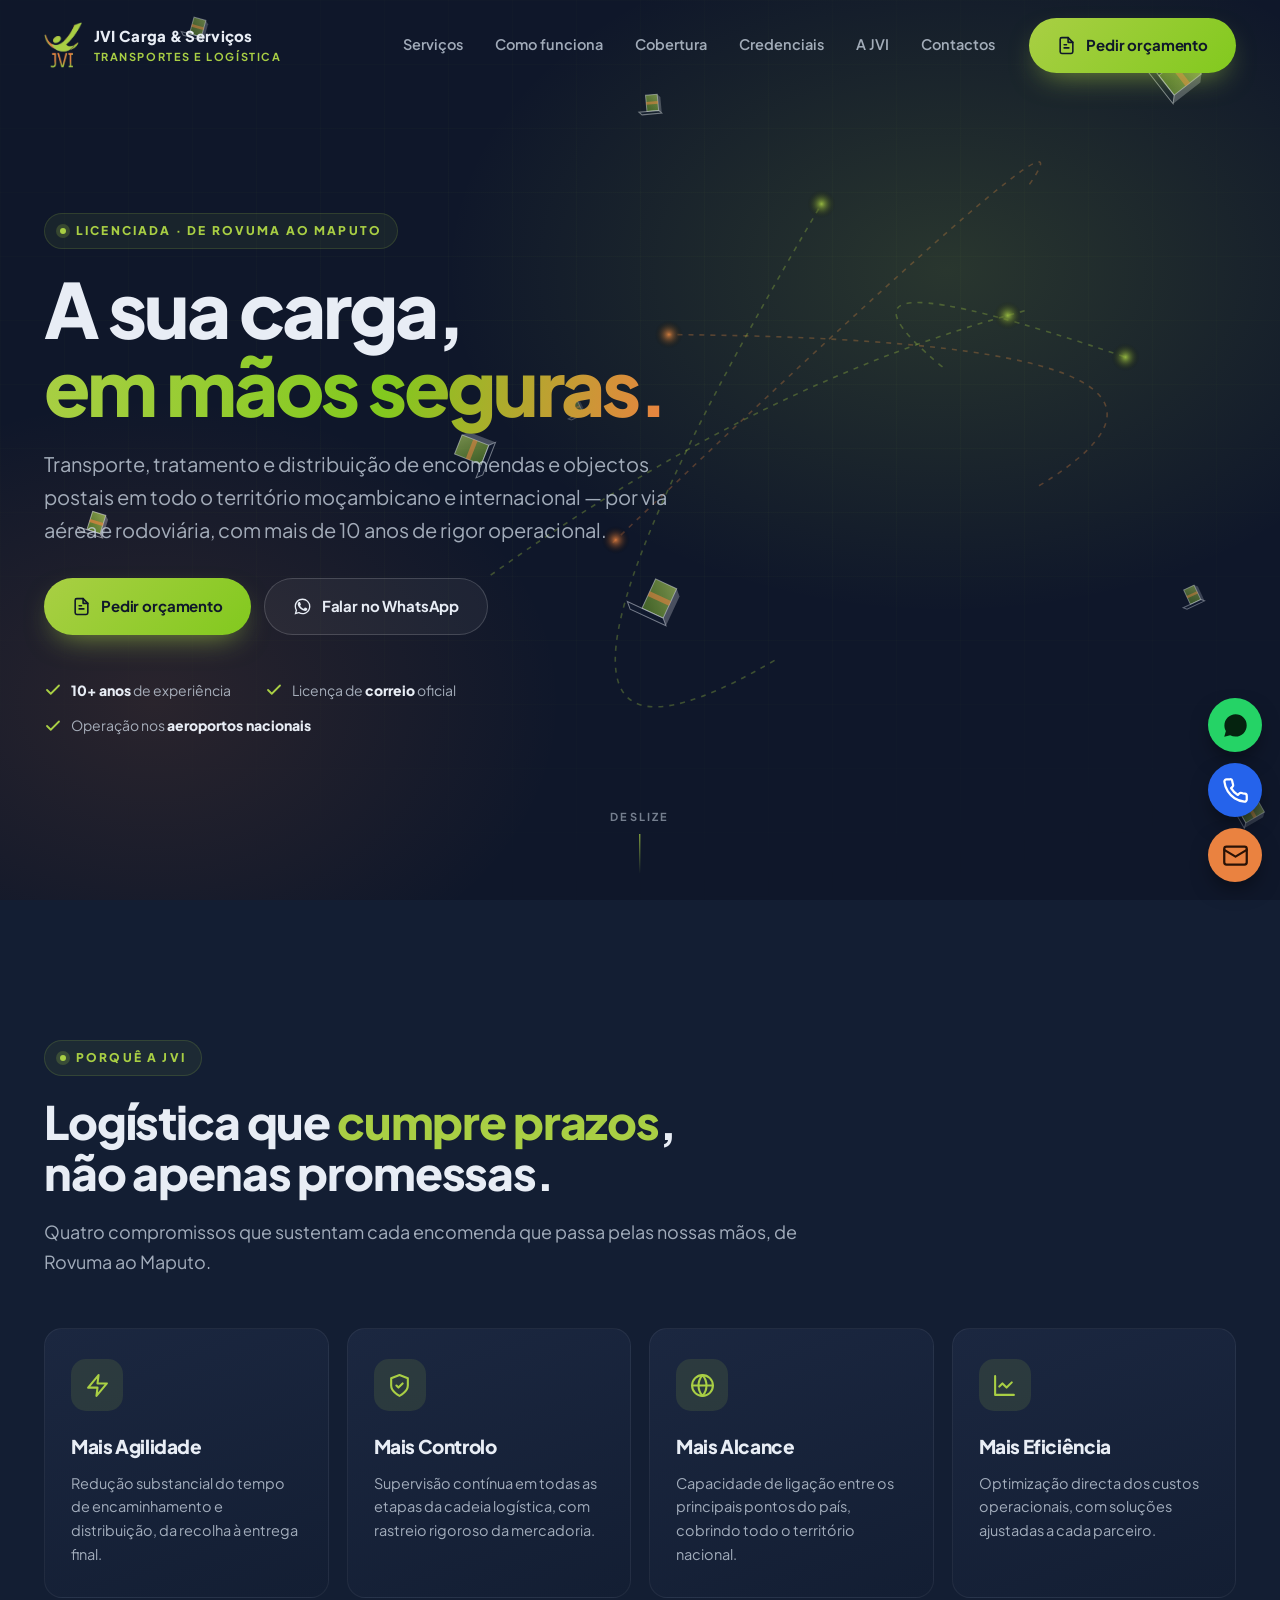
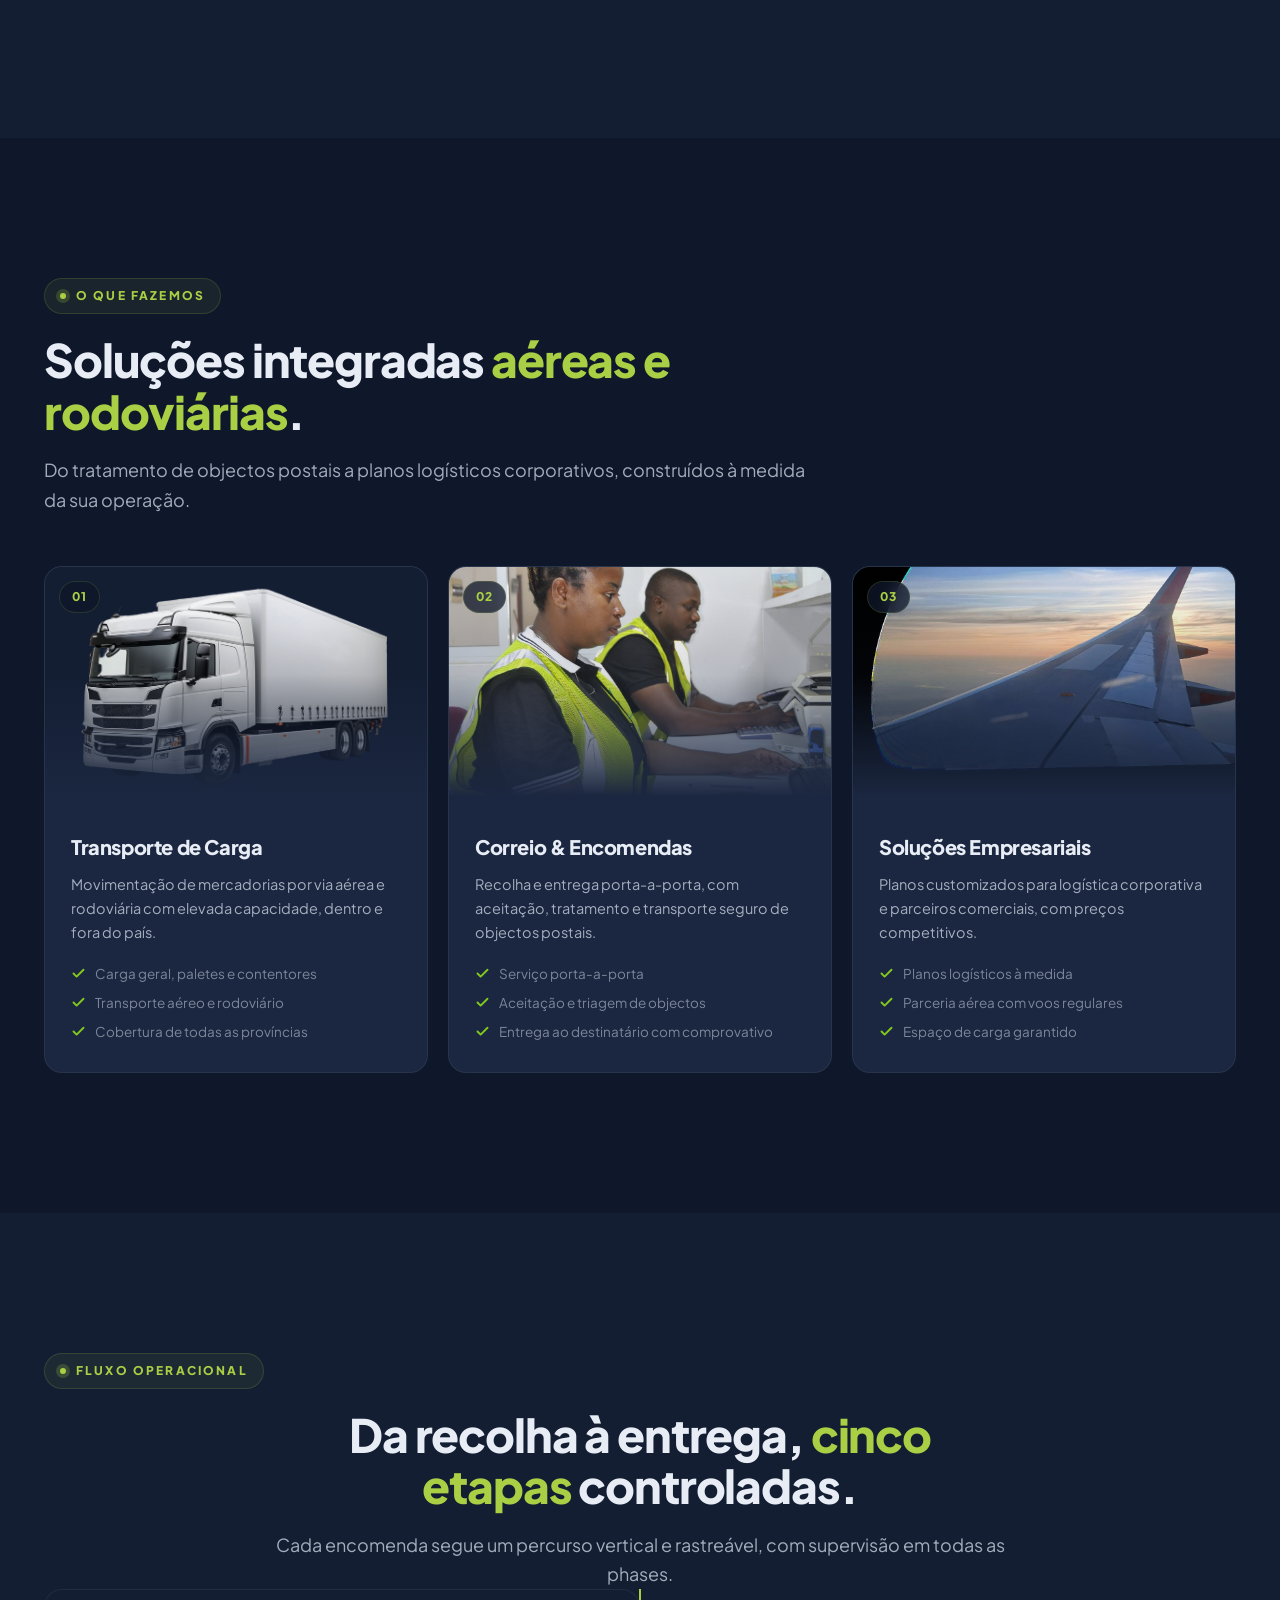
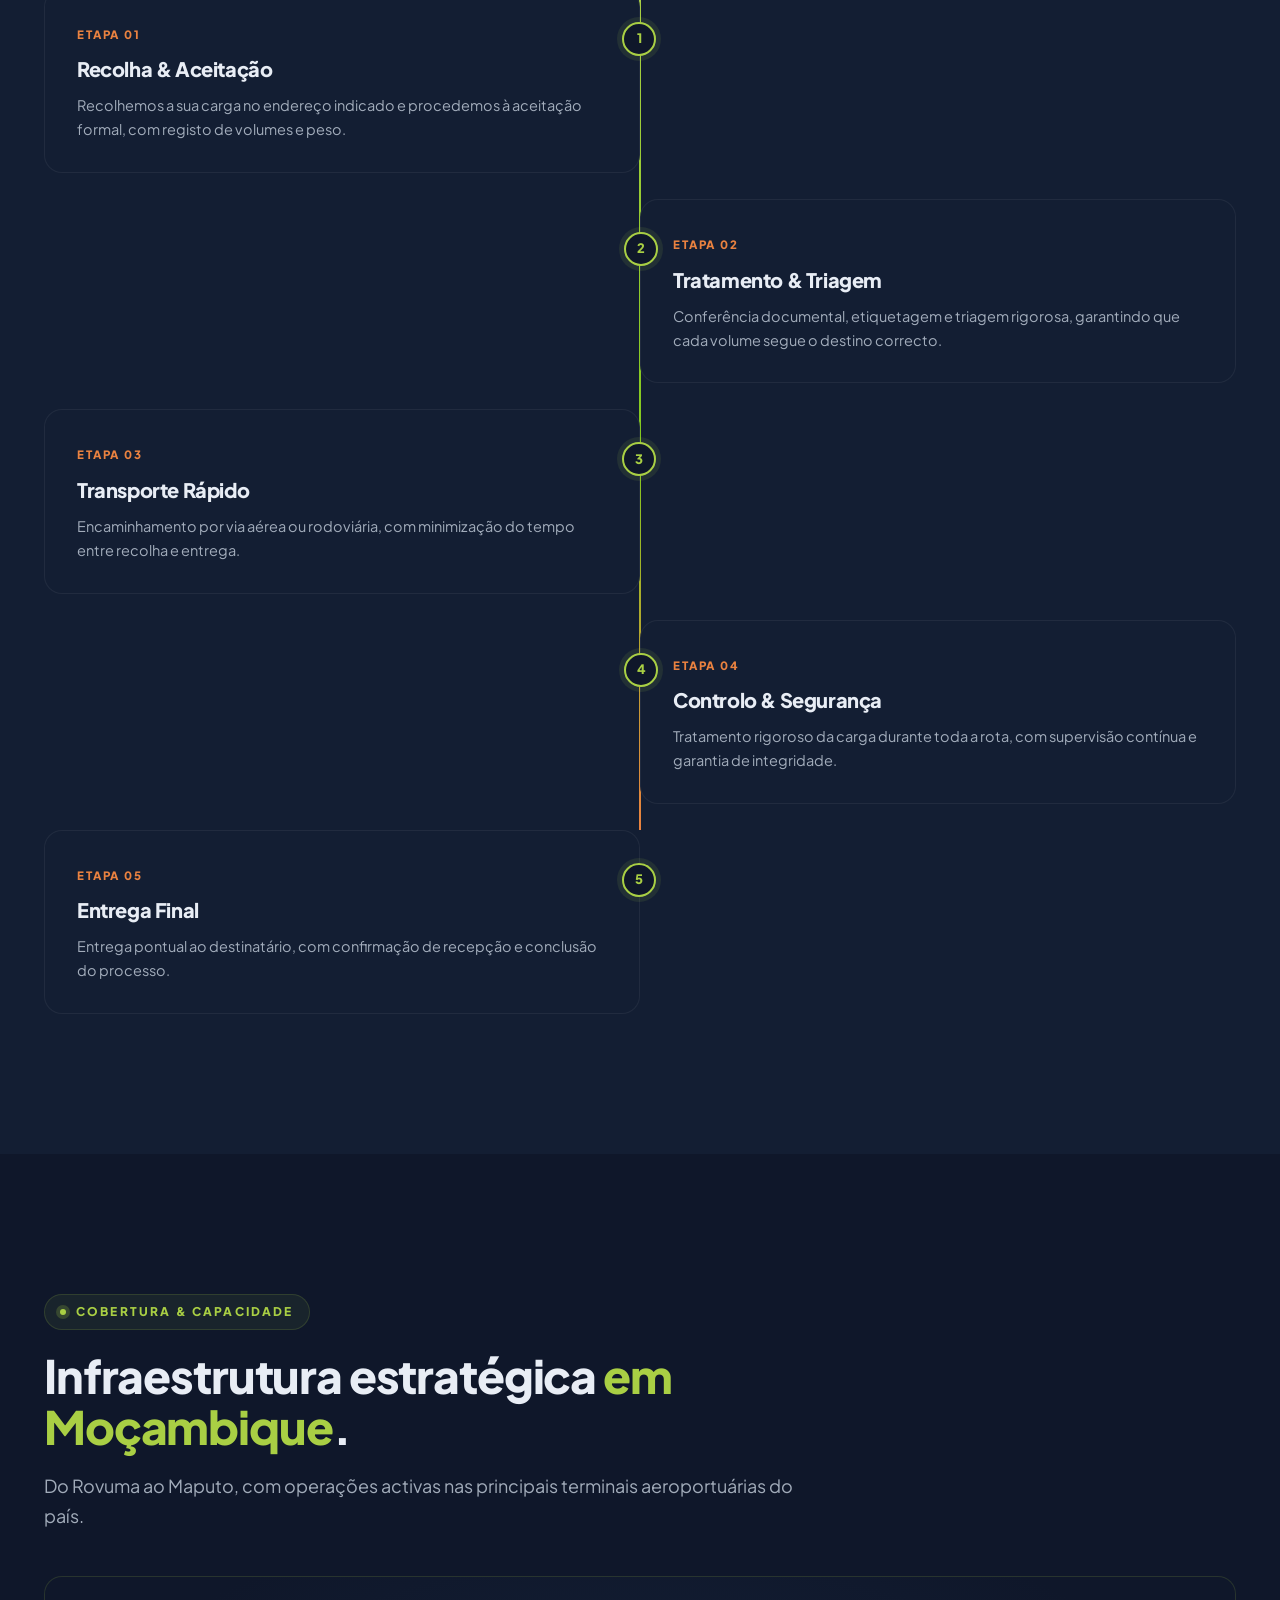
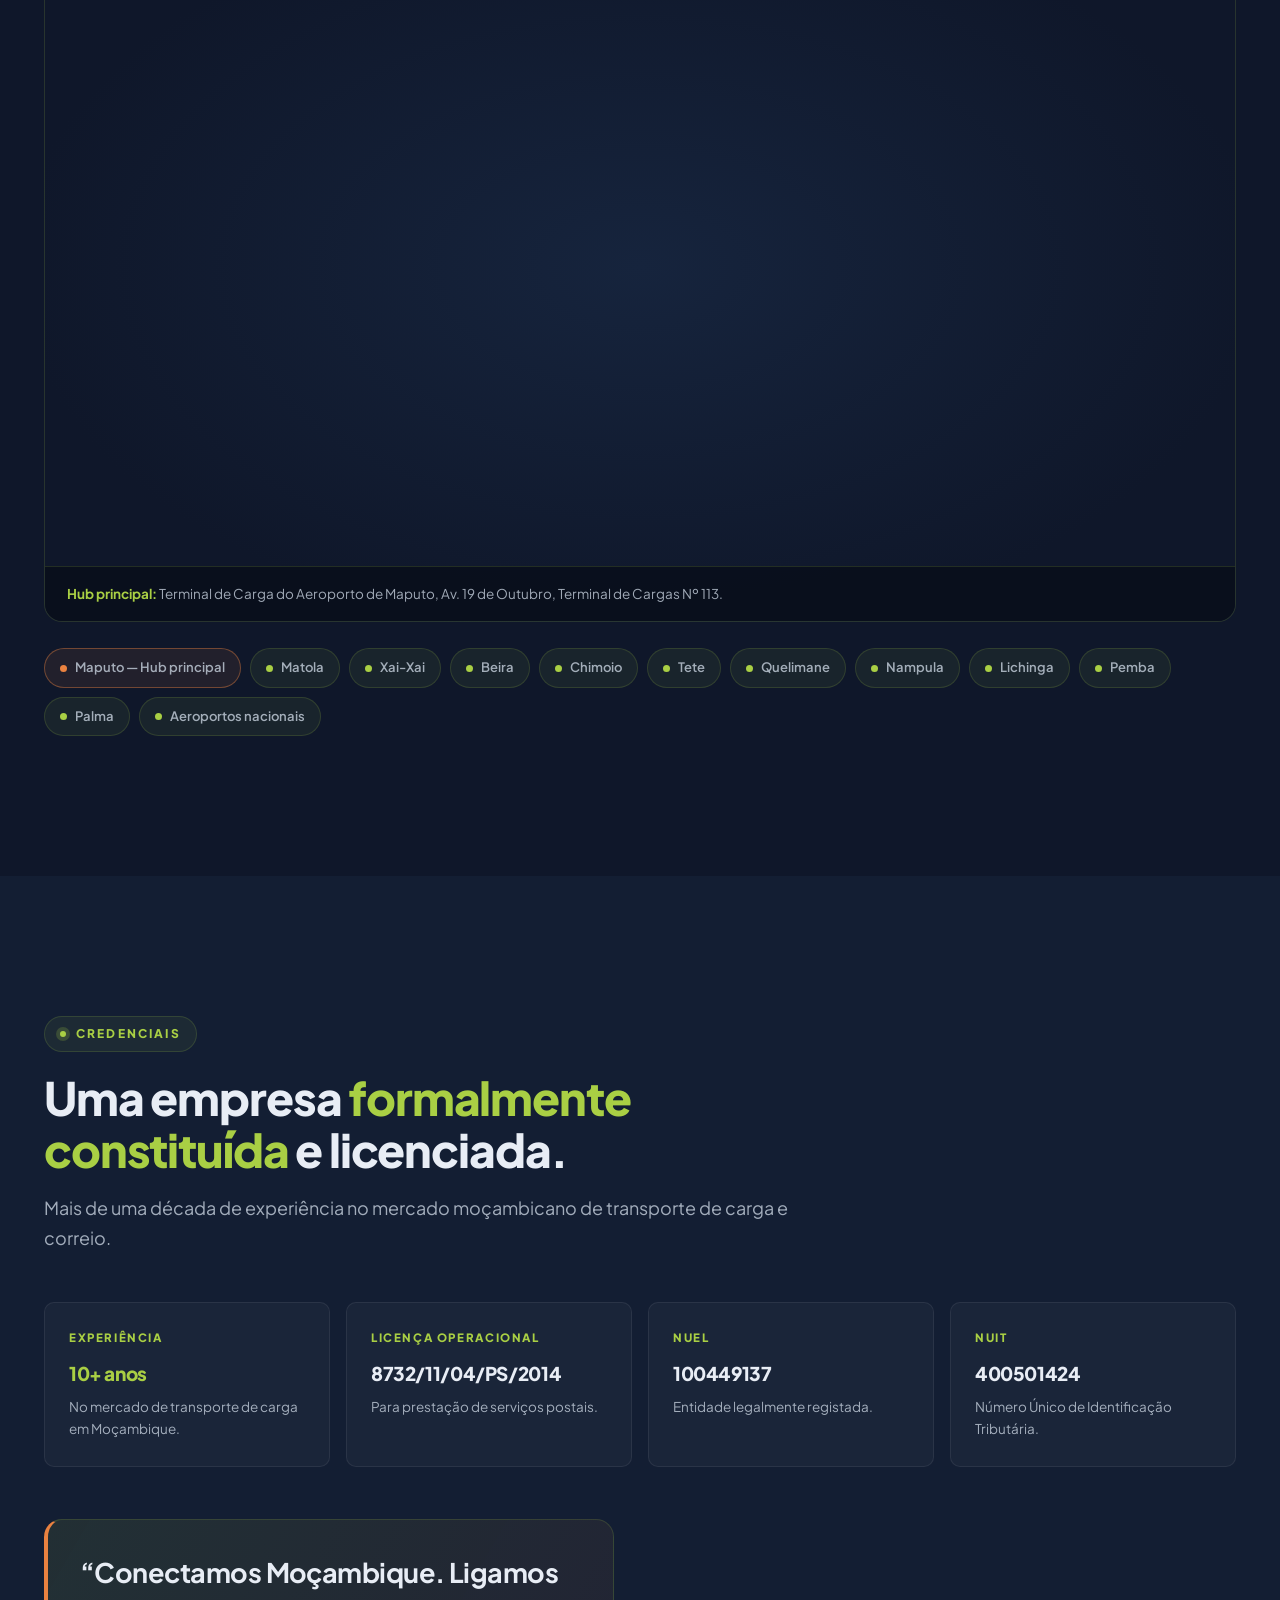
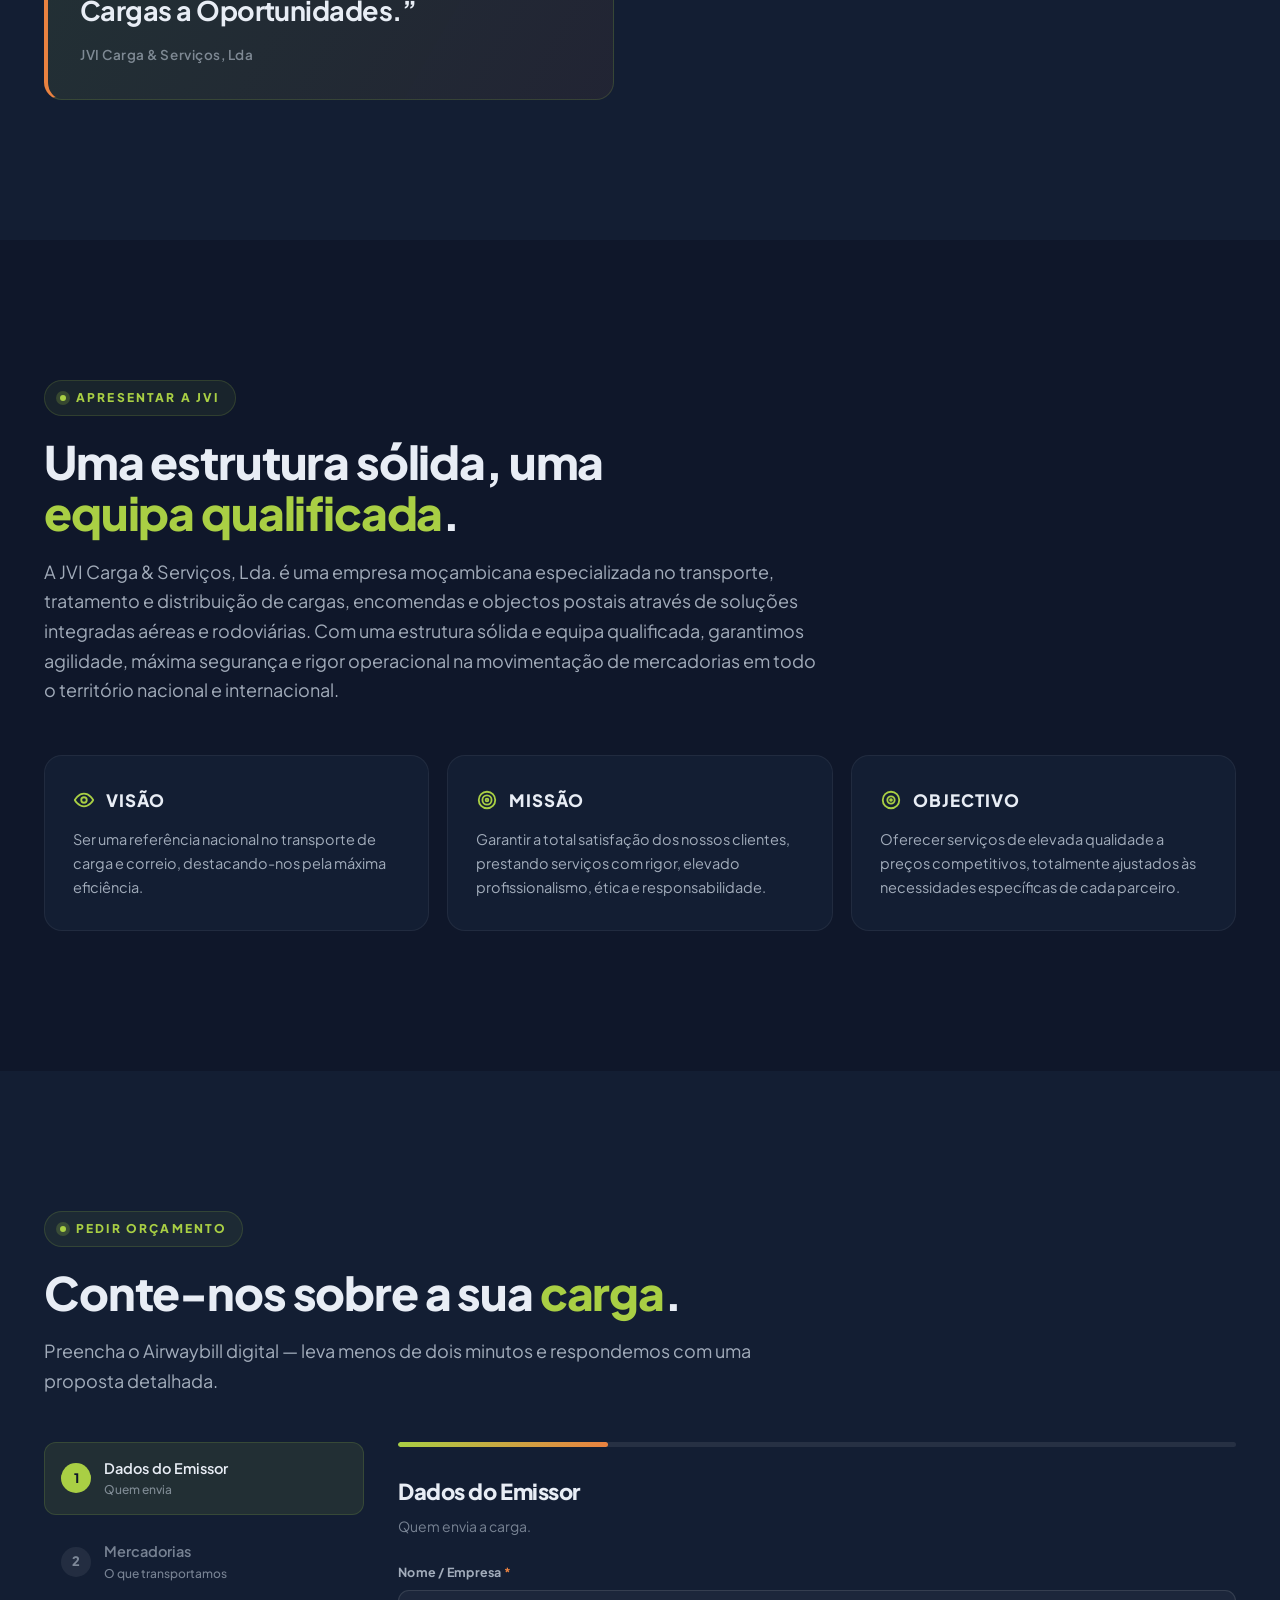
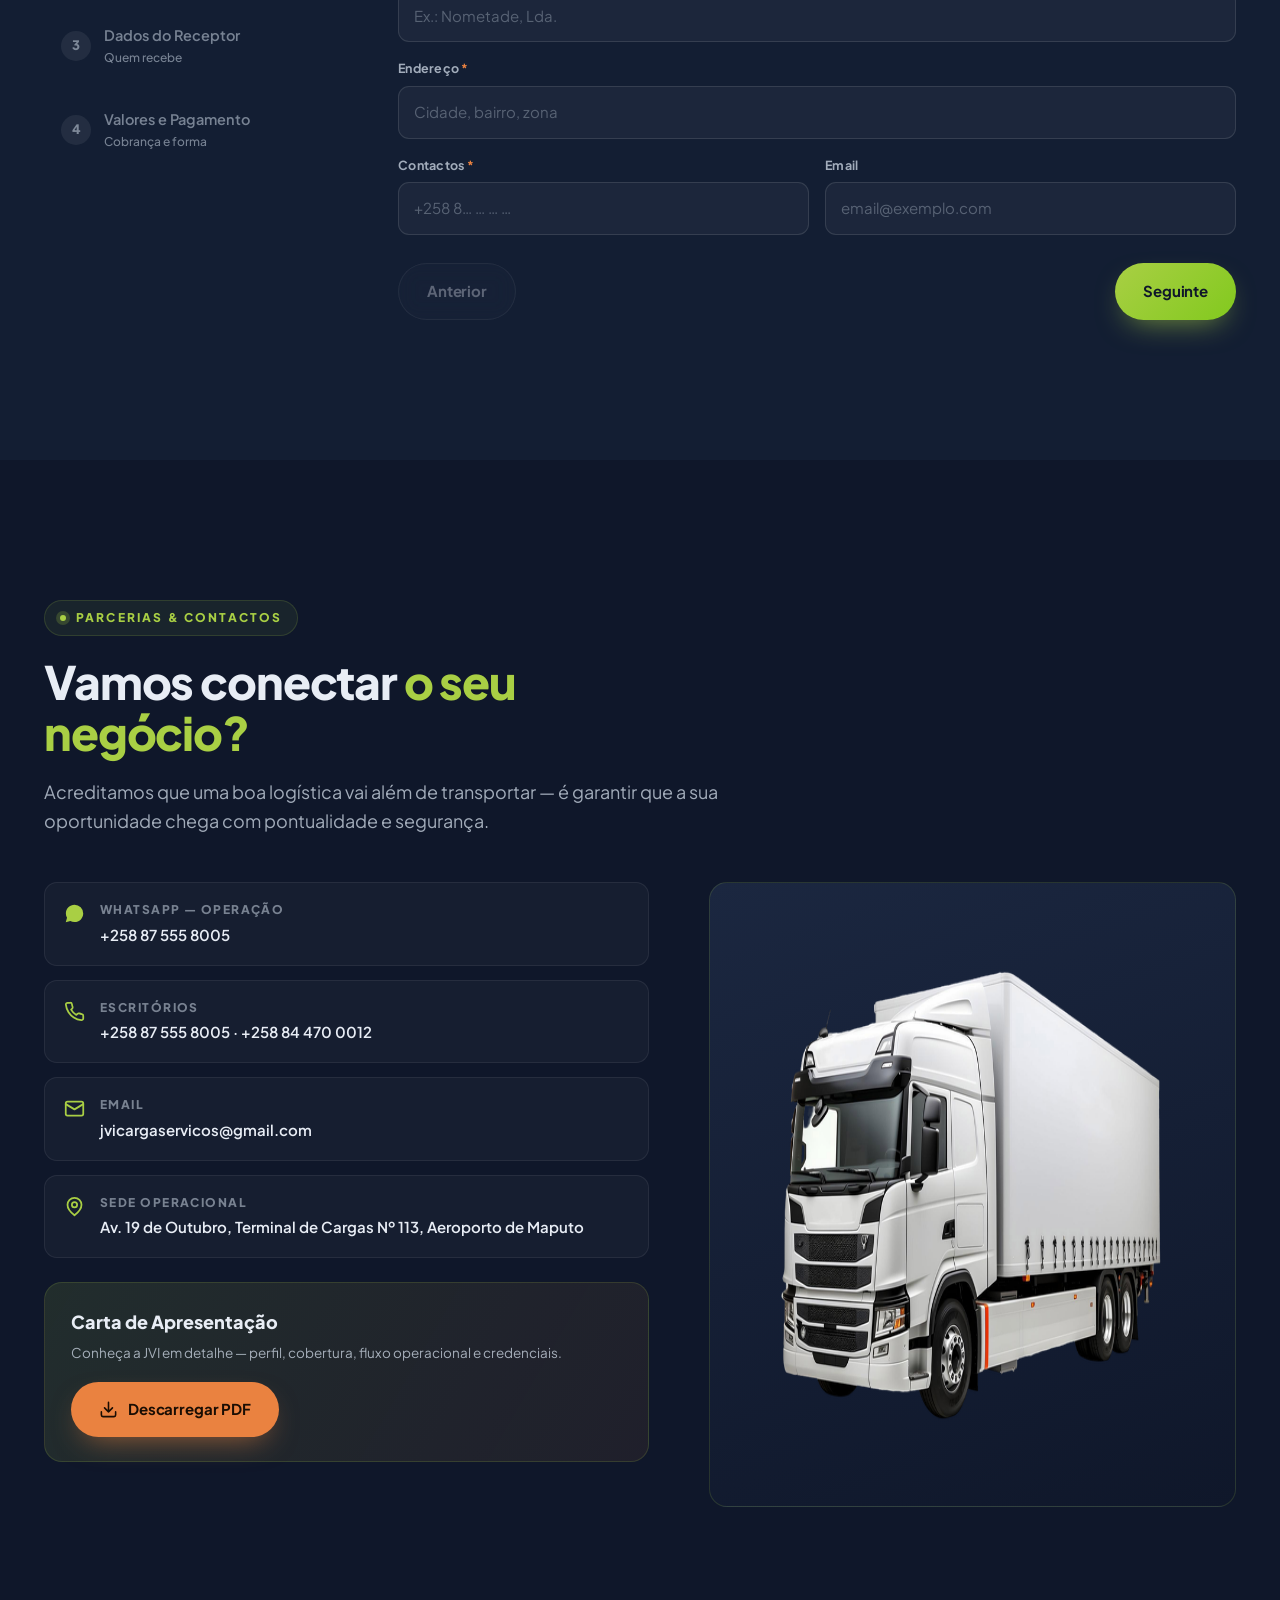
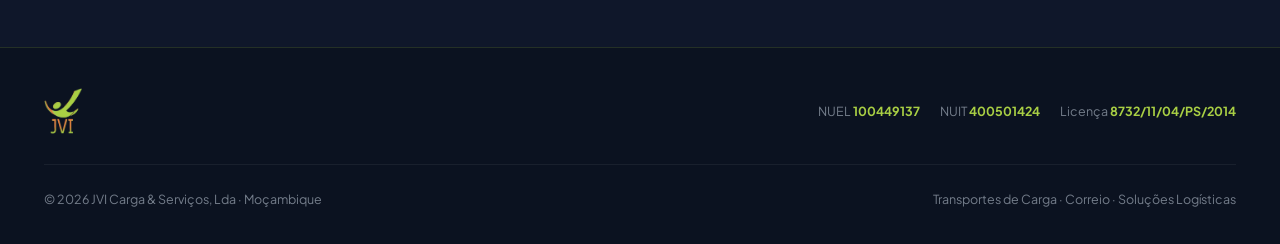
==== index.html @ e3773a1a "JVI Carga & Servicos: landing page e carta de apresentacao Landing page institucional com formulario" ====
<!DOCTYPE html>
<html lang="pt-MZ">
<head>
<meta charset="UTF-8">
<meta name="viewport" content="width=device-width, initial-scale=1, viewport-fit=cover">
<title>JVI Carga &amp; Serviços — Transporte de Carga e Encomendas em Moçambique</title>
<meta name="description" content="Empresa moçambicana de transporte, tratamento e distribuição de cargas, encomendas e objectos postais por via aérea e rodoviária. Peça o seu orçamento.">
<meta name="theme-color" content="#0F172A">
<link rel="icon" href="assets/favicon.png" type="image/png">
<link rel="preconnect" href="https://fonts.googleapis.com">
<link rel="preconnect" href="https://fonts.gstatic.com" crossorigin>
<link href="https://fonts.googleapis.com/css2?family=Plus+Jakarta+Sans:wght@400;500;600;700;800&display=swap" rel="stylesheet">
<link rel="stylesheet" href="css/styles.css">
</head>
<body>

<div class="barra-topo" id="barraTopo"></div>

<!-- ===================== HEADER ===================== -->
<header class="header" id="header">
  <div class="container header__int">
    <a href="#topo" class="brand" aria-label="JVI Carga e Serviços — início">
      <img src="assets/logo.png" alt="JVI Carga e Serviços, Lda" class="brand__logo" width="120" height="200">
      <span class="brand__txt">
        <b>JVI Carga &amp; Serviços</b>
        <span>Transportes e Logística</span>
      </span>
    </a>

    <nav class="nav" aria-label="Principal">
      <ul>
        <li><a href="#servicos">Serviços</a></li>
        <li><a href="#fluxo">Como funciona</a></li>
        <li><a href="#cobertura">Cobertura</a></li>
        <li><a href="#credenciais">Credenciais</a></li>
        <li><a href="#jvi">A JVI</a></li>
        <li><a href="#contactos">Contactos</a></li>
      </ul>
    </nav>

    <div class="header__cta">
      <button class="btn btn--primario" data-abrir-orc>
        <svg viewBox="0 0 24 24" fill="none" stroke="currentColor" stroke-width="2" stroke-linecap="round" stroke-linejoin="round" aria-hidden="true"><path d="M14 2H6a2 2 0 0 0-2 2v16a2 2 0 0 0 2 2h12a2 2 0 0 0 2-2V8z"/><path d="M14 2v6h6M9 15h6M9 11h3"/></svg>
        Pedir orçamento
      </button>
    </div>

    <button class="menu-btn" id="menuBtn" aria-expanded="false" aria-controls="menu" aria-label="Abrir menu">
      <svg viewBox="0 0 24 24" fill="none" stroke="currentColor" stroke-width="2" stroke-linecap="round" aria-hidden="true"><path d="M3 6h18M3 12h18M3 18h18"/></svg>
    </button>
  </div>
</header>

<div class="menu-fundo" id="menuFundo"></div>
<nav class="menu" id="menu" aria-label="Menu móvel">
  <a href="#servicos">Serviços</a>
  <a href="#fluxo">Como funciona</a>
  <a href="#cobertura">Cobertura</a>
  <a href="#credenciais">Credenciais</a>
  <a href="#jvi">A JVI</a>
  <a href="#orcamento">Pedir orçamento</a>
  <a href="#contactos">Contactos</a>
  <button class="btn btn--primario btn--bloco" data-abrir-orc>Pedir orçamento agora</button>
</nav>

<main id="topo">

<!-- ===================== HERO ===================== -->
<section class="hero" id="hero">
  <div class="hero__fundo" aria-hidden="true"><canvas id="canvasHero"></canvas></div>
  <div class="hero__grelha" aria-hidden="true"></div>
  <div class="hero__glow" aria-hidden="true"></div>

  <div class="container hero__int">
    <div class="hero__conteudo">
      <span class="etiqueta">Licenciada · De Rovuma ao Maputo</span>

      <h1>A sua carga,<br><em>em mãos seguras.</em></h1>

      <p class="hero__lead">Transporte, tratamento e distribuição de encomendas e objectos postais em todo o território moçambicano e internacional — por via aérea e rodoviária, com mais de 10 anos de rigor operacional.</p>

      <div class="hero__acoes">
        <button class="btn btn--primario" data-abrir-orc>
          <svg viewBox="0 0 24 24" fill="none" stroke="currentColor" stroke-width="2" stroke-linecap="round" stroke-linejoin="round" aria-hidden="true"><path d="M14 2H6a2 2 0 0 0-2 2v16a2 2 0 0 0 2 2h12a2 2 0 0 0 2-2V8z"/><path d="M14 2v6h6M9 15h6M9 11h3"/></svg>
          Pedir orçamento
        </button>
        <a class="btn btn--vidro" href="https://wa.me/258875558005?text=Olá%20JVI%20Carga%20%26%20Serviços%2C%20gostaria%20de%20informações%20sobre%20transporte%20de%20carga." target="_blank" rel="noopener">
          <svg viewBox="0 0 24 24" fill="currentColor" aria-hidden="true"><path d="M17.47 14.38c-.3-.15-1.76-.87-2.03-.97-.27-.1-.47-.15-.67.15s-.77.96-.94 1.16c-.17.2-.35.22-.65.07a8.2 8.2 0 0 1-2.4-1.48 9 9 0 0 1-1.67-2.07c-.17-.3 0-.46.13-.61.14-.14.3-.35.45-.53.15-.18.2-.3.3-.5.1-.2.05-.38-.02-.53-.08-.15-.67-1.62-.92-2.21-.24-.58-.49-.5-.67-.51h-.57c-.2 0-.52.07-.8.38s-1.04 1.02-1.04 2.48 1.07 2.88 1.22 3.08c.15.2 2.1 3.2 5.08 4.49.71.3 1.26.49 1.7.63.71.23 1.36.2 1.87.12.57-.09 1.76-.72 2-1.41.25-.7.25-1.29.18-1.42-.08-.13-.28-.2-.58-.35z"/><path d="M12.04 2C6.58 2 2.13 6.45 2.13 11.91c0 1.75.46 3.46 1.32 4.96L2 22l5.25-1.38a9.87 9.87 0 0 0 4.79 1.22h.01c5.46 0 9.9-4.45 9.91-9.91a9.85 9.85 0 0 0-2.9-7.01A9.82 9.82 0 0 0 12.04 2zm0 18.15h-.01a8.2 8.2 0 0 1-4.18-1.15l-.3-.18-3.11.82.83-3.04-.2-.31a8.16 8.16 0 0 1-1.25-4.38c0-4.53 3.7-8.22 8.23-8.22 2.2 0 4.26.86 5.82 2.41a8.15 8.15 0 0 1 2.41 5.82c0 4.53-3.7 8.23-8.24 8.23z"/></svg>
          Falar no WhatsApp
        </a>
      </div>

      <div class="hero__provas">
        <span class="prova">
          <svg viewBox="0 0 24 24" fill="none" stroke="currentColor" stroke-width="2.4" stroke-linecap="round" stroke-linejoin="round" aria-hidden="true"><path d="M20 6 9 17l-5-5"/></svg>
          <span><b>10+ anos</b> de experiência</span>
        </span>
        <span class="prova">
          <svg viewBox="0 0 24 24" fill="none" stroke="currentColor" stroke-width="2.4" stroke-linecap="round" stroke-linejoin="round" aria-hidden="true"><path d="M20 6 9 17l-5-5"/></svg>
          <span>Licença de <b>correio</b> oficial</span>
        </span>
        <span class="prova">
          <svg viewBox="0 0 24 24" fill="none" stroke="currentColor" stroke-width="2.4" stroke-linecap="round" stroke-linejoin="round" aria-hidden="true"><path d="M20 6 9 17l-5-5"/></svg>
          <span>Operação nos <b>aeroportos nacionais</b></span>
        </span>
      </div>
    </div>
  </div>

  <div class="scroll-hint" aria-hidden="true">
    <span>Deslize</span>
    <span class="scroll-hint__linha"></span>
  </div>
</section>

<!-- ===================== DIFERENCIAIS ===================== -->
<section class="seccao seccao--alt" id="diferenciais">
  <div class="container">
    <span class="etiqueta">Porquê a JVI</span>
    <h2 class="titulo-seccao">Logística que <span class="verde">cumpre prazos</span>, não apenas promessas.</h2>
    <p class="subtitulo-seccao">Quatro compromissos que sustentam cada encomenda que passa pelas nossas mãos, de Rovuma ao Maputo.</p>

    <div class="grelha-4">
      <article class="card revelar">
        <div class="card__ico"><svg viewBox="0 0 24 24" fill="none" stroke="currentColor" stroke-width="2" stroke-linecap="round" stroke-linejoin="round" aria-hidden="true"><path d="M13 2 3 14h9l-1 8 10-12h-9z"/></svg></div>
        <h3>Mais Agilidade</h3>
        <p>Redução substancial do tempo de encaminhamento e distribuição, da recolha à entrega final.</p>
      </article>
      <article class="card revelar revelar-d">
        <div class="card__ico"><svg viewBox="0 0 24 24" fill="none" stroke="currentColor" stroke-width="2" stroke-linecap="round" stroke-linejoin="round" aria-hidden="true"><path d="M12 22s8-4 8-10V5l-8-3-8 3v7c0 6 8 10 8 10z"/><path d="m9 12 2 2 4-4"/></svg></div>
        <h3>Mais Controlo</h3>
        <p>Supervisão contínua em todas as etapas da cadeia logística, com rastreio rigoroso da mercadoria.</p>
      </article>
      <article class="card revelar revelar-d2">
        <div class="card__ico"><svg viewBox="0 0 24 24" fill="none" stroke="currentColor" stroke-width="2" stroke-linecap="round" stroke-linejoin="round" aria-hidden="true"><circle cx="12" cy="12" r="10"/><path d="M2 12h20M12 2a15 15 0 0 1 0 20 15 15 0 0 1 0-20z"/></svg></div>
        <h3>Mais Alcance</h3>
        <p>Capacidade de ligação entre os principais pontos do país, cobrindo todo o território nacional.</p>
      </article>
      <article class="card revelar revelar-d3">
        <div class="card__ico"><svg viewBox="0 0 24 24" fill="none" stroke="currentColor" stroke-width="2" stroke-linecap="round" stroke-linejoin="round" aria-hidden="true"><path d="M3 3v18h18"/><path d="m19 9-5 5-4-4-3 3"/></svg></div>
        <h3>Mais Eficiência</h3>
        <p>Optimização directa dos custos operacionais, com soluções ajustadas a cada parceiro.</p>
      </article>
    </div>
  </div>
</section>

<!-- ===================== SERVIÇOS ===================== -->
<section class="seccao" id="servicos">
  <div class="container">
    <span class="etiqueta">O que fazemos</span>
    <h2 class="titulo-seccao">Soluções integradas <span class="verde">aéreas e rodoviárias</span>.</h2>
    <p class="subtitulo-seccao">Do tratamento de objectos postais a planos logísticos corporativos, construídos à medida da sua operação.</p>

    <div class="grelha-3">
      <article class="servico revelar">
        <div class="servico__figura">
          <span class="servico__n">01</span>
          <img src="assets/img/camiao.png" alt="Camião de carga da JVI" loading="lazy" width="1000" height="625">
        </div>
        <div class="servico__corpo">
          <h3>Transporte de Carga</h3>
          <p>Movimentação de mercadorias por via aérea e rodoviária com elevada capacidade, dentro e fora do país.</p>
          <ul class="servico__lista">
            <li><svg viewBox="0 0 24 24" fill="none" stroke="currentColor" stroke-width="3" stroke-linecap="round" stroke-linejoin="round" aria-hidden="true"><path d="M20 6 9 17l-5-5"/></svg> Carga geral, paletes e contentores</li>
            <li><svg viewBox="0 0 24 24" fill="none" stroke="currentColor" stroke-width="3" stroke-linecap="round" stroke-linejoin="round" aria-hidden="true"><path d="M20 6 9 17l-5-5"/></svg> Transporte aéreo e rodoviário</li>
            <li><svg viewBox="0 0 24 24" fill="none" stroke="currentColor" stroke-width="3" stroke-linecap="round" stroke-linejoin="round" aria-hidden="true"><path d="M20 6 9 17l-5-5"/></svg> Cobertura de todas as províncias</li>
          </ul>
        </div>
      </article>

      <article class="servico revelar revelar-d">
        <div class="servico__figura">
          <span class="servico__n">02</span>
          <img src="assets/img/terminal.jpg" alt="Terminal de carga do Aeroporto de Maputo" loading="lazy" width="1600" height="1000">
        </div>
        <div class="servico__corpo">
          <h3>Correio &amp; Encomendas</h3>
          <p>Recolha e entrega porta-a-porta, com aceitação, tratamento e transporte seguro de objectos postais.</p>
          <ul class="servico__lista">
            <li><svg viewBox="0 0 24 24" fill="none" stroke="currentColor" stroke-width="3" stroke-linecap="round" stroke-linejoin="round" aria-hidden="true"><path d="M20 6 9 17l-5-5"/></svg> Serviço porta-a-porta</li>
            <li><svg viewBox="0 0 24 24" fill="none" stroke="currentColor" stroke-width="3" stroke-linecap="round" stroke-linejoin="round" aria-hidden="true"><path d="M20 6 9 17l-5-5"/></svg> Aceitação e triagem de objectos</li>
            <li><svg viewBox="0 0 24 24" fill="none" stroke="currentColor" stroke-width="3" stroke-linecap="round" stroke-linejoin="round" aria-hidden="true"><path d="M20 6 9 17l-5-5"/></svg> Entrega ao destinatário com comprovativo</li>
          </ul>
        </div>
      </article>

      <article class="servico revelar revelar-d2">
        <div class="servico__figura">
          <span class="servico__n">03</span>
          <img src="assets/img/aviao.jpg" alt="Aeronave em voo de carga" loading="lazy" width="1200" height="1500">
        </div>
        <div class="servico__corpo">
          <h3>Soluções Empresariais</h3>
          <p>Planos customizados para logística corporativa e parceiros comerciais, com preços competitivos.</p>
          <ul class="servico__lista">
            <li><svg viewBox="0 0 24 24" fill="none" stroke="currentColor" stroke-width="3" stroke-linecap="round" stroke-linejoin="round" aria-hidden="true"><path d="M20 6 9 17l-5-5"/></svg> Planos logísticos à medida</li>
            <li><svg viewBox="0 0 24 24" fill="none" stroke="currentColor" stroke-width="3" stroke-linecap="round" stroke-linejoin="round" aria-hidden="true"><path d="M20 6 9 17l-5-5"/></svg> Parceria aérea com voos regulares</li>
            <li><svg viewBox="0 0 24 24" fill="none" stroke="currentColor" stroke-width="3" stroke-linecap="round" stroke-linejoin="round" aria-hidden="true"><path d="M20 6 9 17l-5-5"/></svg> Espaço de carga garantido</li>
          </ul>
        </div>
      </article>
    </div>
  </div>
</section>

<!-- ===================== FLUXO ===================== -->
<section class="seccao seccao--alt" id="fluxo">
  <div class="container">
    <span class="etiqueta">Fluxo operacional</span>
    <h2 class="titulo-seccao titulo-seccao--centro">Da recolha à entrega, <span class="verde">cinco etapas</span> controladas.</h2>
    <p class="subtitulo-seccao subtitulo-seccao--centro">Cada encomenda segue um percurso vertical e rastreável, com supervisão em todas as phases.</p>

    <div class="fluxo reveal" id="fluxoLista">
      <div class="fluxo__linha" id="fluxoLinha" aria-hidden="true"></div>
      <div class="fluxo__lista">
        <article class="etapa revelar">
          <span class="etapa__ponto" aria-hidden="true">1</span>
          <span class="etapa__et">Etapa 01</span>
          <h3>Recolha &amp; Aceitação</h3>
          <p>Recolhemos a sua carga no endereço indicado e procedemos à aceitação formal, com registo de volumes e peso.</p>
        </article>
        <article class="etapa revelar">
          <span class="etapa__ponto" aria-hidden="true">2</span>
          <span class="etapa__et">Etapa 02</span>
          <h3>Tratamento &amp; Triagem</h3>
          <p>Conferência documental, etiquetagem e triagem rigorosa, garantindo que cada volume segue o destino correcto.</p>
        </article>
        <article class="etapa revelar">
          <span class="etapa__ponto" aria-hidden="true">3</span>
          <span class="etapa__et">Etapa 03</span>
          <h3>Transporte Rápido</h3>
          <p>Encaminhamento por via aérea ou rodoviária, com minimização do tempo entre recolha e entrega.</p>
        </article>
        <article class="etapa revelar">
          <span class="etapa__ponto" aria-hidden="true">4</span>
          <span class="etapa__et">Etapa 04</span>
          <h3>Controlo &amp; Segurança</h3>
          <p>Tratamento rigoroso da carga durante toda a rota, com supervisão contínua e garantia de integridade.</p>
        </article>
        <article class="etapa revelar">
          <span class="etapa__ponto" aria-hidden="true">5</span>
          <span class="etapa__et">Etapa 05</span>
          <h3>Entrega Final</h3>
          <p>Entrega pontual ao destinatário, com confirmação de recepção e conclusão do processo.</p>
        </article>
      </div>
    </div>
  </div>
</section>

<!-- ===================== COBERTURA ===================== -->
<section class="seccao" id="cobertura">
  <div class="container">
    <span class="etiqueta">Cobertura &amp; capacidade</span>
    <h2 class="titulo-seccao">Infraestrutura estratégica <span class="verde">em Moçambique</span>.</h2>
    <p class="subtitulo-seccao">Do Rovuma ao Maputo, com operações activas nas principais terminais aeroportuárias do país.</p>

    <div class="mapa-zona revelar">
      <div class="mapa-caixa">
        <div class="mapa-grafico">
          <canvas id="canvasMapa" aria-label="Mapa de Moçambique com as rotas da JVI" role="img"></canvas>
        </div>
        <p class="mapa-aviso"><b>Hub principal:</b> Terminal de Carga do Aeroporto de Maputo, Av. 19 de Outubro, Terminal de Cargas Nº 113.</p>
      </div>
      <div class="rotas" id="rotasLista">
        <span class="rota rota--hub">Maputo — Hub principal</span>
        <span class="rota">Matola</span>
        <span class="rota">Xai-Xai</span>
        <span class="rota">Beira</span>
        <span class="rota">Chimoio</span>
        <span class="rota">Tete</span>
        <span class="rota">Quelimane</span>
        <span class="rota">Nampula</span>
        <span class="rota">Lichinga</span>
        <span class="rota">Pemba</span>
        <span class="rota">Palma</span>
        <span class="rota">Aeroportos nacionais</span>
      </div>
    </div>
  </div>
</section>

<!-- ===================== CREDENCIAIS ===================== -->
<section class="seccao seccao--alt" id="credenciais">
  <div class="container">
    <span class="etiqueta">Credenciais</span>
    <h2 class="titulo-seccao">Uma empresa <span class="verde">formalmente constituída</span> e licenciada.</h2>
    <p class="subtitulo-seccao">Mais de uma década de experiência no mercado moçambicano de transporte de carga e correio.</p>

    <div class="grelha-credenciais">
      <article class="cred revelar">
        <div class="cred__rot">Experiência</div>
        <div class="cred__val verde">10+ anos</div>
        <p class="cred__desc">No mercado de transporte de carga em Moçambique.</p>
      </article>
      <article class="cred revelar revelar-d">
        <div class="cred__rot">Licença Operacional</div>
        <div class="cred__val">8732/11/04/PS/2014</div>
        <p class="cred__desc">Para prestação de serviços postais.</p>
      </article>
      <article class="cred revelar revelar-d2">
        <div class="cred__rot">NUEL</div>
        <div class="cred__val">100449137</div>
        <p class="cred__desc">Entidade legalmente registada.</p>
      </article>
      <article class="cred revelar revelar-d3">
        <div class="cred__rot">NUIT</div>
        <div class="cred__val">400501424</div>
        <p class="cred__desc">Número Único de Identificação Tributária.</p>
      </article>
    </div>

    <blockquote class="citacao revelar">
      “Conectamos Moçambique. Ligamos Cargas a Oportunidades.”
      <footer>JVI Carga &amp; Serviços, Lda</footer>
    </blockquote>
  </div>
</section>

<!-- ===================== APRESENTAÇÃO / VISÃO MISSÃO OBJ ===================== -->
<section class="seccao" id="jvi">
  <div class="container">
    <span class="etiqueta">Apresentar a JVI</span>
    <h2 class="titulo-seccao">Uma estrutura sólida, uma <span class="verde">equipa qualificada</span>.</h2>
    <p class="subtitulo-seccao">A JVI Carga &amp; Serviços, Lda. é uma empresa moçambicana especializada no transporte, tratamento e distribuição de cargas, encomendas e objectos postais através de soluções integradas aéreas e rodoviárias. Com uma estrutura sólida e equipa qualificada, garantimos agilidade, máxima segurança e rigor operacional na movimentação de mercadorias em todo o território nacional e internacional.</p>

    <div class="pilares">
      <article class="pilar revelar">
        <div class="pilar__t"><svg viewBox="0 0 24 24" fill="none" stroke="currentColor" stroke-width="2" stroke-linecap="round" stroke-linejoin="round" aria-hidden="true"><path d="M2 12s3.5-7 10-7 10 7 10 7-3.5 7-10 7-10-7-10-7z"/><circle cx="12" cy="12" r="3"/></svg><h3>Visão</h3></div>
        <p>Ser uma referência nacional no transporte de carga e correio, destacando-nos pela máxima eficiência.</p>
      </article>
      <article class="pilar revelar revelar-d">
        <div class="pilar__t"><svg viewBox="0 0 24 24" fill="none" stroke="currentColor" stroke-width="2" stroke-linecap="round" stroke-linejoin="round" aria-hidden="true"><circle cx="12" cy="12" r="9"/><circle cx="12" cy="12" r="5"/><circle cx="12" cy="12" r="1.5"/></svg><h3>Missão</h3></div>
        <p>Garantir a total satisfação dos nossos clientes, prestando serviços com rigor, elevado profissionalismo, ética e responsabilidade.</p>
      </article>
      <article class="pilar revelar revelar-d2">
        <div class="pilar__t"><svg viewBox="0 0 24 24" fill="none" stroke="currentColor" stroke-width="2" stroke-linecap="round" stroke-linejoin="round" aria-hidden="true"><circle cx="12" cy="12" r="9"/><circle cx="12" cy="12" r="4"/><circle cx="12" cy="12" r="1"/></svg><h3>Objectivo</h3></div>
        <p>Oferecer serviços de elevada qualidade a preços competitivos, totalmente ajustados às necessidades específicas de cada parceiro.</p>
      </article>
    </div>
  </div>
</section>

<!-- ===================== ORÇAMENTO (formulário na secção) ===================== -->
<section class="seccao seccao--alt" id="orcamento">
  <div class="container">
    <span class="etiqueta">Pedir orçamento</span>
    <h2 class="titulo-seccao">Conte-nos sobre a sua <span class="verde">carga</span>.</h2>
    <p class="subtitulo-seccao">Preencha o Airwaybill digital — leva menos de dois minutos e respondemos com uma proposta detalhada.</p>
    <div id="orcSecao"></div>
  </div>
</section>

<!-- ===================== CONTACTOS ===================== -->
<section class="seccao" id="contactos">
  <div class="container">
    <span class="etiqueta">Parcerias &amp; contactos</span>
    <h2 class="titulo-seccao">Vamos conectar <span class="verde">o seu negócio?</span></h2>
    <p class="subtitulo-seccao">Acreditamos que uma boa logística vai além de transportar — é garantir que a sua oportunidade chega com pontualidade e segurança.</p>

    <div class="grelha-cont">
      <div>
        <div class="cont-lista">
          <a class="cont-item" href="https://wa.me/258875558005?text=Olá%20JVI%20Carga%20%26%20Serviços%2C%20gostaria%20de%20informações%20sobre%20transporte%20de%20carga." target="_blank" rel="noopener">
            <svg viewBox="0 0 24 24" fill="currentColor" aria-hidden="true"><path d="M17.47 14.38c-.3-.15-1.76-.87-2.03-.97-.27-.1-.47-.15-.67.15s-.77.96-.94 1.16c-.17.2-.35.22-.65.07a8.2 8.2 0 0 1-2.4-1.48 9 9 0 0 1-1.67-2.07c-.17-.3 0-.46.13-.61.14-.14.3-.35.45-.53.15-.18.2-.3.3-.5.1-.2.05-.38-.02-.53-.08-.15-.67-1.62-.92-2.21-.24-.58-.49-.5-.67-.51h-.57c-.2 0-.52.07-.8.38s-1.04 1.02-1.04 2.48 1.07 2.88 1.22 3.08c.15.2 2.1 3.2 5.08 4.49.71.3 1.26.49 1.7.63.71.23 1.36.2 1.87.12.57-.09 1.76-.72 2-1.41.25-.7.25-1.29.18-1.42-.08-.13-.28-.2-.58-.35z"/><path d="M12.04 2C6.58 2 2.13 6.45 2.13 11.91c0 1.75.46 3.46 1.32 4.96L2 22l5.25-1.38a9.87 9.87 0 0 0 4.79 1.22h.01c5.46 0 9.9-4.45 9.91-9.91a9.85 9.85 0 0 0-2.9-7.01A9.82 9.82 0 0 0 12.04 2z"/></svg>
            <span><b>WhatsApp — Operação</b>+258 87 555 8005</span>
          </a>
          <a class="cont-item" href="tel:+258875558005">
            <svg viewBox="0 0 24 24" fill="none" stroke="currentColor" stroke-width="2" stroke-linecap="round" stroke-linejoin="round" aria-hidden="true"><path d="M22 16.92v3a2 2 0 0 1-2.18 2 19.79 19.79 0 0 1-8.63-3.07 19.5 19.5 0 0 1-6-6A19.79 19.79 0 0 1 2.12 4.18 2 2 0 0 1 4.11 2h3a2 2 0 0 1 2 1.72c.13.96.36 1.9.7 2.79a2 2 0 0 1-.45 2.11L8.09 9.91a16 16 0 0 0 6 6l1.29-1.29a2 2 0 0 1 2.11-.45c.89.34 1.83.57 2.79.7A2 2 0 0 1 22 16.92z"/></svg>
            <span><b>Escritórios</b>+258 87 555 8005 · +258 84 470 0012</span>
          </a>
          <a class="cont-item" href="mailto:jvicargaservicos@gmail.com">
            <svg viewBox="0 0 24 24" fill="none" stroke="currentColor" stroke-width="2" stroke-linecap="round" stroke-linejoin="round" aria-hidden="true"><rect x="2" y="4" width="20" height="16" rx="2"/><path d="m22 7-10 6L2 7"/></svg>
            <span><b>Email</b>jvicargaservicos@gmail.com</span>
          </a>
          <div class="cont-item">
            <svg viewBox="0 0 24 24" fill="none" stroke="currentColor" stroke-width="2" stroke-linecap="round" stroke-linejoin="round" aria-hidden="true"><path d="M20 10c0 6-8 12-8 12s-8-6-8-12a8 8 0 0 1 16 0z"/><circle cx="12" cy="10" r="3"/></svg>
            <span><b>Sede operacional</b>Av. 19 de Outubro, Terminal de Cargas Nº 113, Aeroporto de Maputo</span>
          </div>
        </div>

        <div class="carta-download">
          <div>
            <h4>Carta de Apresentação</h4>
            <p>Conheça a JVI em detalhe — perfil, cobertura, fluxo operacional e credenciais.</p>
          </div>
          <a class="btn btn--laranja" href="carta/jvi-carta-apresentacao.pdf" download>
            <svg viewBox="0 0 24 24" fill="none" stroke="currentColor" stroke-width="2" stroke-linecap="round" stroke-linejoin="round" aria-hidden="true"><path d="M21 15v4a2 2 0 0 1-2 2H5a2 2 0 0 1-2-2v-4M7 10l5 5 5-5M12 15V3"/></svg>
            Descarregar PDF
          </a>
        </div>
      </div>

      <figure class="revelar" style="margin:0">
        <img src="assets/img/camiao.png" alt="Camião de carga da JVI Carga e Serviços" loading="lazy" width="1000" height="625" style="border-radius:var(--raio);border:1px solid var(--linha);background:linear-gradient(160deg,#1B2740,#0F172A);padding:26px">
      </figure>
    </div>
  </div>
</section>

</main>

<!-- ===================== RODAPÉ ===================== -->
<footer class="rodape">
  <div class="container">
    <div class="rodape__topo">
      <img src="assets/logo.png" alt="JVI Carga e Serviços, Lda" class="rodape__logo" width="120" height="200">
      <div class="rodape__fiscais">
        <span>NUEL <b>100449137</b></span>
        <span>NUIT <b>400501424</b></span>
        <span>Licença <b>8732/11/04/PS/2014</b></span>
      </div>
    </div>
    <div class="rodape__base">
      <span>© <span id="ano">2026</span> JVI Carga &amp; Serviços, Lda · Moçambique</span>
      <span>Transportes de Carga · Correio · Soluções Logísticas</span>
    </div>
  </div>
</footer>

<!-- ===================== BOTÕES FIXOS ===================== -->
<div class="fixos" aria-label="Contactos rápidos">
  <span class="fixo fixo--wa">
    <span class="fixo__txt">WhatsApp</span>
    <a class="fixo__btn" href="https://wa.me/258875558005?text=Olá%20JVI%20Carga%20%26%20Serviços%2C%20gostaria%20de%20um%20orçamento." target="_blank" rel="noopener" aria-label="Falar no WhatsApp">
      <svg viewBox="0 0 24 24" fill="currentColor" aria-hidden="true"><path d="M12.04 2C6.58 2 2.13 6.45 2.13 11.91c0 1.75.46 3.46 1.32 4.96L2 22l5.25-1.38a9.87 9.87 0 0 0 4.79 1.22h.01c5.46 0 9.9-4.45 9.91-9.91a9.85 9.85 0 0 0-2.9-7.01A9.82 9.82 0 0 0 12.04 2zm5.43 12.38c-.3-.15-1.76-.87-2.03-.97-.27-.1-.47-.15-.67.15s-.77.96-.94 1.16c-.17.2-.35.22-.65.07a8.2 8.2 0 0 1-2.4-1.48 9 9 0 0 1-1.67-2.07c-.17-.3 0-.46.13-.61.14-.14.3-.35.45-.53.15-.18.2-.3.3-.5.1-.2.05-.38-.02-.53-.08-.15-.67-1.62-.92-2.21-.24-.58-.49-.5-.67-.51h-.57c-.2 0-.52.07-.8.38s-1.04 1.02-1.04 2.48 1.07 2.88 1.22 3.08c.15.2 2.1 3.2 5.08 4.49.71.3 1.26.49 1.7.63.71.23 1.36.2 1.87.12.57-.09 1.76-.72 2-1.41.25-.7.25-1.29.18-1.42-.08-.13-.28-.2-.58-.35z"/></svg>
    </a>
  </span>
  <span class="fixo fixo--tel">
    <span class="fixo__txt">Ligar</span>
    <a class="fixo__btn" href="tel:+258875558005" aria-label="Ligar para +258 87 555 8005">
      <svg viewBox="0 0 24 24" fill="none" stroke="currentColor" stroke-width="2" stroke-linecap="round" stroke-linejoin="round" aria-hidden="true"><path d="M22 16.92v3a2 2 0 0 1-2.18 2 19.79 19.79 0 0 1-8.63-3.07 19.5 19.5 0 0 1-6-6A19.79 19.79 0 0 1 2.12 4.18 2 2 0 0 1 4.11 2h3a2 2 0 0 1 2 1.72c.13.96.36 1.9.7 2.79a2 2 0 0 1-.45 2.11L8.09 9.91a16 16 0 0 0 6 6l1.29-1.29a2 2 0 0 1 2.11-.45c.89.34 1.83.57 2.79.7A2 2 0 0 1 22 16.92z"/></svg>
    </a>
  </span>
  <span class="fixo fixo--mail">
    <span class="fixo__txt">Email</span>
    <a class="fixo__btn" href="mailto:jvicargaservicos@gmail.com?subject=Pedido%20de%20orçamento%20de%20transporte" aria-label="Enviar email">
      <svg viewBox="0 0 24 24" fill="none" stroke="currentColor" stroke-width="2" stroke-linecap="round" stroke-linejoin="round" aria-hidden="true"><rect x="2" y="4" width="20" height="16" rx="2"/><path d="m22 7-10 6L2 7"/></svg>
    </a>
  </span>
</div>

<!-- ===================== MODAL ORÇAMENTO ===================== -->
<div class="modal" id="modal" data-aberto="false" role="dialog" aria-modal="true" aria-labelledby="modalTitulo">
  <div class="modal__fundo" data-fechar></div>
  <div class="modal__caixa">
    <button class="modal__fechar" data-fechar aria-label="Fechar">
      <svg viewBox="0 0 24 24" fill="none" stroke="currentColor" stroke-width="2.4" stroke-linecap="round" aria-hidden="true"><path d="M18 6 6 18M6 6l12 12"/></svg>
    </button>
    <h2 id="modalTitulo" class="titulo-seccao" style="font-size:clamp(24px,4vw,34px)">Peça o seu <span class="verde">orçamento</span></h2>
    <p class="subtitulo-seccao" style="margin-bottom:26px">Preencha os dados da sua carga. Respondemos com uma proposta detalhada em menos de 24 horas úteis.</p>
    <div id="orcModal"></div>
  </div>
</div>

<!-- ===================== TEMPLATE DO FORMULÁRIO ===================== -->
<template id="tplOrc">
  <div class="orc">
    <!-- Passos -->
    <div class="orc__passos" role="tablist" aria-label="Etapas do orçamento">
      <button class="orc-passo-btn" type="button" data-passo="0" role="tab" aria-current="true">
        <span class="orc-passo-btn__n">1</span>
        <span class="orc-passo-btn__t">Dados do Emissor<span class="orc-passo-btn__d">Quem envia</span></span>
      </button>
      <button class="orc-passo-btn" type="button" data-passo="1" role="tab">
        <span class="orc-passo-btn__n">2</span>
        <span class="orc-passo-btn__t">Mercadorias<span class="orc-passo-btn__d">O que transportamos</span></span>
      </button>
      <button class="orc-passo-btn" type="button" data-passo="2" role="tab">
        <span class="orc-passo-btn__n">3</span>
        <span class="orc-passo-btn__t">Dados do Receptor<span class="orc-passo-btn__d">Quem recebe</span></span>
      </button>
      <button class="orc-passo-btn" type="button" data-passo="3" role="tab">
        <span class="orc-passo-btn__n">4</span>
        <span class="orc-passo-btn__t">Valores e Pagamento<span class="orc-passo-btn__d">Cobrança e forma</span></span>
      </button>
    </div>

    <!-- Formulário -->
    <form class="orc__form" novalidate>
      <div class="orc__barra" role="progressbar" aria-valuemin="0" aria-valuemax="100" aria-valuenow="25"><span></span></div>

      <!-- Passo 1: Emissor -->
      <fieldset class="form-seccao" data-seccao="0" data-ativa="true">
        <h3>Dados do Emissor</h3>
        <p>Quem envia a carga.</p>
        <div class="campos campos--2">
          <div class="campo campo--largo" data-campo="emissor_nome">
            <label for="emissor_nome">Nome / Empresa <span class="ob">*</span></label>
            <input id="emissor_nome" name="emissor_nome" type="text" placeholder="Ex.: Nometade, Lda." required autocomplete="organization">
            <span class="campo__erro">Indique o nome do emissor.</span>
          </div>
          <div class="campo campo--largo" data-campo="emissor_endereco">
            <label for="emissor_endereco">Endereço <span class="ob">*</span></label>
            <input id="emissor_endereco" name="emissor_endereco" type="text" placeholder="Cidade, bairro, zona" required>
            <span class="campo__erro">Indique o endereço do emissor.</span>
          </div>
          <div class="campo" data-campo="emissor_contacto">
            <label for="emissor_contacto">Contactos <span class="ob">*</span></label>
            <input id="emissor_contacto" name="emissor_contacto" type="tel" placeholder="+258 8… … … …" required autocomplete="tel">
            <span class="campo__erro">Indique um contacto telefone.</span>
          </div>
          <div class="campo" data-campo="emissor_email">
            <label for="emissor_email">Email</label>
            <input id="emissor_email" name="emissor_email" type="email" placeholder="email@exemplo.com" autocomplete="email">
            <span class="campo__erro">Email inválido.</span>
          </div>
        </div>
      </fieldset>

      <!-- Passo 2: Mercadorias -->
      <fieldset class="form-seccao" data-seccao="1">
        <h3>Descrição de Mercadorias</h3>
        <p>Conte-nos o que transportamos.</p>
        <div class="campos campos--2">
          <div class="campo" data-campo="volumes">
            <label for="volumes">N.º de Volumes <span class="ob">*</span></label>
            <input id="volumes" name="volumes" type="number" min="1" step="1" placeholder="1" required>
            <span class="campo__erro">Indique quantos volumes.</span>
          </div>
          <div class="campo" data-campo="peso">
            <label for="peso">Peso Bruto (kg) <span class="ob">*</span></label>
            <input id="peso" name="peso" type="number" min="0.01" step="0.01" placeholder="0.00" required>
            <span class="campo__erro">Indique o peso bruto.</span>
          </div>
          <div class="campo" data-campo="dimensao_cx">
            <label for="dimensao_cx">Dimensões — Comprimento (cm)</label>
            <input id="dimensao_cx" name="dimensao_cx" type="number" min="0" step="0.1" placeholder="0">
          </div>
          <div class="campo" data-campo="dimensao_cy">
            <label for="dimensao_cy">Largura (cm)</label>
            <input id="dimensao_cy" name="dimensao_cy" type="number" min="0" step="0.1" placeholder="0">
          </div>
          <div class="campo" data-campo="dimensao_cz">
            <label for="dimensao_cz">Altura (cm)</label>
            <input id="dimensao_cz" name="dimensao_cz" type="number" min="0" step="0.1" placeholder="0">
          </div>
          <div class="campo" data-campo="tipo_carga">
            <label for="tipo_carga">Tipo de carga</label>
            <select id="tipo_carga" name="tipo_carga">
              <option value="">Seleccione…</option>
              <option>Documentos e objectos postais</option>
              <option>Equipamento de laboratório</option>
              <option>Material eléctrico e electrónico</option>
              <option>Peças e acessórios</option>
              <option>Vestuário e têxteis</option>
              <option>Alimentos e bebidas</option>
              <option>Construção e materiais</option>
              <option>Outro</option>
            </select>
          </div>
          <div class="campo campo--largo" data-campo="descricao">
            <label for="descricao">Descrição das mercadorias <span class="ob">*</span></label>
            <textarea id="descricao" name="descricao" placeholder="Descreva o conteúdo da carga, material e fragilidade…" required></textarea>
            <span class="campo__erro">Descreva as mercadorias.</span>
          </div>
        </div>
      </fieldset>

      <!-- Passo 3: Receptor -->
      <fieldset class="form-seccao" data-seccao="2">
        <h3>Dados do Receptor</h3>
        <p>Quem recebe a carga e onde.</p>
        <div class="campos campos--2">
          <div class="campo campo--largo" data-campo="receptor_nome">
            <label for="receptor_nome">Nome / Empresa <span class="ob">*</span></label>
            <input id="receptor_nome" name="receptor_nome" type="text" placeholder="Ex.: Albito" required>
            <span class="campo__erro">Indique o nome do receptor.</span>
          </div>
          <div class="campo campo--largo" data-campo="receptor_endereco">
            <label for="receptor_endereco">Endereço de destino <span class="ob">*</span></label>
            <input id="receptor_endereco" name="receptor_endereco" type="text" placeholder="Cidade, bairro, zona" required>
            <span class="campo__erro">Indique o endereço de destino.</span>
          </div>
          <div class="campo" data-campo="receptor_contacto">
            <label for="receptor_contacto">Contactos <span class="ob">*</span></label>
            <input id="receptor_contacto" name="receptor_contacto" type="tel" placeholder="+258 8… … … …" required>
            <span class="campo__erro">Indique um contacto do receptor.</span>
          </div>
          <div class="campo" data-campo="receptor_telefone">
            <label for="receptor_telefone">Telefone do destinatário</label>
            <input id="receptor_telefone" name="receptor_telefone" type="tel" placeholder="+258 8… … … …">
          </div>
        </div>
      </fieldset>

      <!-- Passo 4: Valores e pagamento -->
      <fieldset class="form-seccao" data-seccao="3">
        <h3>Valores e Forma de Pagamento</h3>
        <p>Valores estimados e forma de liquidação preferida.</p>
        <div class="campos campos--2">
          <div class="campo" data-campo="valor_cobrar">
            <label for="valor_cobrar">Valor a Cobrar (MZN)</label>
            <input id="valor_cobrar" name="valor_cobrar" type="number" min="0" step="0.01" placeholder="0.00">
          </div>
          <div class="campo" data-campo="iva">
            <label for="iva">IVA (16%)</label>
            <input id="iva" name="iva" type="number" min="0" step="0.01" placeholder="Calculado automaticamente" readonly>
          </div>
          <div class="campo campo--largo" data-campo="valor_extenso">
            <label for="valor_extenso">Valor por extenso</label>
            <input id="valor_extenso" name="valor_extenso" type="text" placeholder="Ex.: dois mil e quinhentos meticais">
          </div>
          <div class="campo campo--largo">
            <label>Forma de pagamento</label>
            <div class="radio">
              <label><input type="radio" name="pagamento" value="Numerário" checked> Numerário</label>
              <label><input type="radio" name="pagamento" value="Cheque"> Cheque</label>
              <label><input type="radio" name="pagamento" value="Transferência Bancária"> Transferência Bancária</label>
              <label><input type="radio" name="pagamento" value="M-Pesa"> M-Pesa</label>
            </div>
          </div>
          <div class="campo" data-campo="cheque_num" hidden>
            <label for="cheque_num">N.º do cheque</label>
            <input id="cheque_num" name="cheque_num" type="text" placeholder="N.º do cheque">
          </div>
          <div class="campo" data-campo="banco" hidden>
            <label for="banco">Banco</label>
            <input id="banco" name="banco" type="text" placeholder="Nome do banco">
          </div>
          <div class="campo campo--largo" data-campo="observacoes">
            <label for="observacoes">Observações</label>
            <textarea id="observacoes" name="observacoes" placeholder="Instruções especiais, urgência, local exacto de recolha…"></textarea>
          </div>
        </div>

        <div class="canais">
          <h4>Como quer enviar o pedido?</h4>
          <div class="radio">
            <label><input type="radio" name="canal" value="ambos" checked>
              <svg viewBox="0 0 24 24" fill="none" stroke="currentColor" stroke-width="2" stroke-linecap="round" stroke-linejoin="round" aria-hidden="true"><path d="M22 2 11 13M22 2l-7 20-4-9-9-4 20-7z"/></svg>
              WhatsApp + Email <span style="font-size:12px;color:var(--texto-fraco)">(recomendado)</span>
            </label>
            <label><input type="radio" name="canal" value="whatsapp">
              <svg viewBox="0 0 24 24" fill="currentColor" aria-hidden="true"><path d="M12.04 2C6.58 2 2.13 6.45 2.13 11.91c0 1.75.46 3.46 1.32 4.96L2 22l5.25-1.38a9.87 9.87 0 0 0 4.79 1.22h.01c5.46 0 9.9-4.45 9.91-9.91a9.85 9.85 0 0 0-2.9-7.01A9.82 9.82 0 0 0 12.04 2z"/></svg>
              Só WhatsApp
            </label>
            <label><input type="radio" name="canal" value="email">
              <svg viewBox="0 0 24 24" fill="none" stroke="currentColor" stroke-width="2" stroke-linecap="round" stroke-linejoin="round" aria-hidden="true"><rect x="2" y="4" width="20" height="16" rx="2"/><path d="m22 7-10 6L2 7"/></svg>
              Só Email <span style="font-size:12px;color:var(--texto-fraco)">(formal, empresas)</span>
            </label>
          </div>
        </div>

        <div class="resumo" id="resumo">
          <b>Resumo do pedido</b>
          <dl>
            <dt>Emissor</dt><dd data-res="emissor">—</dd>
            <dt>Carga</dt><dd data-res="carga">—</dd>
            <dt>Destino</dt><dd data-res="destino">—</dd>
            <dt>Valores</dt><dd data-res="valores">—</dd>
          </dl>
        </div>

        <div class="estado-envio" data-estado role="status" aria-live="polite"></div>
      </fieldset>

      <div class="form-nav">
        <button class="btn btn--vidro" type="button" data-ant disabled>Anterior</button>
        <button class="btn btn--primario" type="button" data-seg>Seguinte</button>
        <button class="btn btn--laranja" type="submit" data-env hidden>Enviar pedido</button>
      </div>
    </form>
  </div>
</template>

<script src="js/main.js" type="module"></script>
</body>
</html>
---- css/styles.css ----
/* =========================================================
   JVI Carga & Serviços, Lda — Landing Page
   Tokens extraídos da identidade da marca
   ========================================================= */

:root {
  /* Cores da marca */
  --verde:        #A9CF44;
  --verde-escuro: #82C91E;
  --laranja:      #EA8240;
  --base:         #0F172A;
  --claro:        #CBD5E1;

  /* Derivados */
  --base-2:       #131E33;
  --base-3:       #1B2740;
  --linha:        rgba(169, 207, 68, 0.16);
  --texto:        #E8EDF5;
  --texto-suave:  rgba(203, 213, 225, 0.78);
  --texto-fraco:  rgba(203, 213, 225, 0.55);

  /* Canais */
  --wa:    #25D366;
  --tel:   #2563EB;
  --mail:  #EA8240;

  /* Tipografia */
  --fonte: "Plus Jakarta Sans", system-ui, -apple-system, "Segoe UI", sans-serif;

  /* Métrica */
  --largura: 1240px;
  --raio: 18px;
  --raio-sm: 10px;
  --sombra: 0 24px 60px -28px rgba(0, 0, 0, 0.85);
  --transicao: 0.32s cubic-bezier(0.22, 1, 0.36, 1);
}

/* ---------- Reset ---------- */
*, *::before, *::after { box-sizing: border-box; }
* { margin: 0; padding: 0; }

html {
  scroll-behavior: smooth;
  -webkit-text-size-adjust: 100%;
  /* clip (nao hidden) impede que o menu off-canvas ou o canvas 3D
     alarguem a viewport em browsers moveis, sem criar scroll container */
  overflow-x: hidden;
  overflow-x: clip;
}

body {
  font-family: var(--fonte);
  background: var(--base);
  color: var(--texto);
  line-height: 1.65;
  overflow-x: hidden;
  -webkit-font-smoothing: antialiased;
}

img, svg, canvas { display: block; max-width: 100%; }
a { color: inherit; text-decoration: none; }
button { font: inherit; cursor: pointer; border: 0; background: none; color: inherit; }
ul { list-style: none; }

/* O atributo hidden tem de vencer os display: das classes utilitarias */
[hidden] { display: none !important; }

:focus-visible {
  outline: 2px solid var(--verde);
  outline-offset: 3px;
  border-radius: 4px;
}

/* ---------- Utilitários ---------- */
.container { width: 100%; max-width: var(--largura); margin-inline: auto; padding-inline: 24px; }

.sr-only {
  position: absolute; width: 1px; height: 1px; padding: 0;
  overflow: hidden; clip: rect(0 0 0 0); white-space: nowrap; border: 0;
}

.verde  { color: var(--verde); }
.laranja { color: var(--laranja); }

.seccao { position: relative; padding: clamp(72px, 11vw, 140px) 0; }
.seccao--alt { background: var(--base-2); }

/* Etiqueta de secção */
.etiqueta {
  display: inline-flex; align-items: center; gap: 10px;
  font-size: 12px; font-weight: 800; letter-spacing: 0.18em;
  text-transform: uppercase; color: var(--verde);
  padding: 7px 15px; border: 1px solid var(--linha);
  border-radius: 100px; background: rgba(169, 207, 68, 0.07);
  margin-bottom: 20px;
}
.etiqueta::before {
  content: ""; width: 6px; height: 6px; border-radius: 50%;
  background: var(--verde); box-shadow: 0 0 0 4px rgba(169, 207, 68, 0.2);
}

.titulo-seccao {
  font-size: clamp(28px, 4.4vw, 46px);
  line-height: 1.12; font-weight: 800; letter-spacing: -0.025em;
  max-width: 20ch; margin-bottom: 18px;
}
.titulo-seccao--centro { margin-inline: auto; text-align: center; }

.subtitulo-seccao {
  font-size: clamp(15px, 1.7vw, 18px);
  color: var(--texto-suave); max-width: 60ch;
}
.subtitulo-seccao--centro { margin-inline: auto; text-align: center; }

/* ---------- Botões ---------- */
.btn {
  display: inline-flex; align-items: center; justify-content: center; gap: 10px;
  padding: 15px 28px; border-radius: 100px;
  font-weight: 700; font-size: 15px; letter-spacing: -0.01em;
  transition: transform var(--transicao), box-shadow var(--transicao), background var(--transicao);
  white-space: nowrap;
}
.btn svg { width: 19px; height: 19px; flex: none; }
.btn--primario {
  background: linear-gradient(135deg, var(--verde) 0%, var(--verde-escuro) 100%);
  color: var(--base); box-shadow: 0 12px 30px -12px rgba(169, 207, 68, 0.7);
}
.btn--primario:hover { transform: translateY(-3px); box-shadow: 0 20px 42px -14px rgba(169, 207, 68, 0.85); }
.btn--laranja {
  background: var(--laranja); color: #1A0D03;
  box-shadow: 0 12px 30px -12px rgba(234, 130, 64, 0.65);
}
.btn--laranja:hover { transform: translateY(-3px); }
.btn--vidro {
  background: rgba(255, 255, 255, 0.05); color: var(--texto);
  border: 1px solid rgba(255, 255, 255, 0.16); backdrop-filter: blur(10px);
}
.btn--vidro:hover { background: rgba(255, 255, 255, 0.1); transform: translateY(-3px); }
.btn--bloco { width: 100%; }
.btn:active { transform: translateY(-1px) scale(0.99); }

/* =========================================================
   HEADER
   ========================================================= */
.header {
  position: fixed; inset: 0 0 auto 0; z-index: 90;
  padding: 18px 0;
  transition: background var(--transicao), padding var(--transicao), box-shadow var(--transicao);
}
.header--preso {
  padding: 10px 0;
  background: rgba(15, 23, 42, 0.86);
  backdrop-filter: blur(18px) saturate(160%);
  box-shadow: 0 1px 0 var(--linha), 0 12px 34px -22px #000;
}
.header__int { display: flex; align-items: center; gap: 20px; }

.brand { display: flex; align-items: center; gap: 12px; flex: none; }
.brand__logo { height: 46px; width: auto; transition: height var(--transicao); }
.header--preso .brand__logo { height: 38px; }
.brand__txt { display: none; line-height: 1.2; }
.brand__txt b { display: block; font-size: 15px; font-weight: 800; letter-spacing: 0.02em; }
.brand__txt span { font-size: 11px; color: var(--verde); letter-spacing: 0.14em; text-transform: uppercase; font-weight: 700; }

.nav { display: none; margin-left: auto; }
.nav ul { display: flex; gap: 4px; }
.nav a {
  display: block; padding: 9px 14px; border-radius: 8px;
  font-size: 14.5px; font-weight: 600; color: var(--texto-suave);
  transition: color var(--transicao), background var(--transicao);
}
.nav a:hover { color: var(--verde); background: rgba(169, 207, 68, 0.08); }

.header__cta { display: none; }

/* Menu mobile */
.menu-btn {
  margin-left: auto; width: 44px; height: 44px; border-radius: 12px;
  display: grid; place-items: center; border: 1px solid rgba(255, 255, 255, 0.14);
  background: rgba(255, 255, 255, 0.04);
}
.menu-btn svg { width: 22px; height: 22px; transition: transform var(--transicao); }
.menu-btn[aria-expanded="true"] svg { transform: rotate(90deg); }

/* Menu off-canvas. Fica display:none quando fechado: um painel fixo
   deslocado fora do ecrã ainda conta para a largura da viewport em
   browsers moveis, o que encolhe/escala a pagina inteira. */
.menu {
  position: fixed; inset: 0 0 0 auto; width: min(360px, 86vw); z-index: 95;
  background: var(--base-2); border-left: 1px solid var(--linha);
  padding: 92px 28px 32px;
  display: none;
  overflow-y: auto; flex-direction: column; gap: 6px;
}
.menu[data-aberto="true"] { display: flex; animation: menuEntra 0.4s cubic-bezier(0.22, 1, 0.36, 1); box-shadow: -30px 0 80px -30px #000; }
.menu[data-estado="a-fechar"] { display: flex; animation: menuSai 0.32s cubic-bezier(0.22, 1, 0.36, 1) forwards; }
@keyframes menuEntra { from { transform: translateX(100%); } to { transform: translateX(0); } }
@keyframes menuSai { from { transform: translateX(0); } to { transform: translateX(100%); } }
.menu a {
  padding: 14px 16px; border-radius: 12px; font-weight: 700; font-size: 16px;
  color: var(--texto-suave); border: 1px solid transparent;
  transition: all var(--transicao);
}
.menu a:hover { color: var(--verde); background: rgba(169, 207, 68, 0.08); border-color: var(--linha); }
.menu .btn { margin-top: 14px; }
.menu-fundo {
  position: fixed; inset: 0; z-index: 94; background: rgba(6, 11, 22, 0.72);
  backdrop-filter: blur(3px); opacity: 0; pointer-events: none; transition: opacity var(--transicao);
}
.menu-fundo[data-visivel="true"] { opacity: 1; pointer-events: auto; }

@media (min-width: 900px) {
  .brand__txt { display: block; }
  .nav { display: block; }
  .header__cta { display: block; }
  .menu-btn, .menu, .menu-fundo { display: none; }
}

/* =========================================================
   HERO
   ========================================================= */
.hero {
  position: relative; min-height: 100svh;
  display: flex; align-items: center;
  padding: 130px 0 80px; overflow: hidden;
}
.hero__fundo { position: absolute; inset: 0; z-index: 0; pointer-events: none; }
.hero__fundo canvas { width: 100%; height: 100%; }
.hero__glow {
  position: absolute; inset: 0; z-index: 1; pointer-events: none;
  background:
    radial-gradient(760px 520px at 74% 30%, rgba(169, 207, 68, 0.17), transparent 66%),
    radial-gradient(620px 460px at 12% 78%, rgba(234, 130, 64, 0.12), transparent 66%);
}
.hero__grelha {
  position: absolute; inset: 0; z-index: 1; pointer-events: none; opacity: 0.5;
  background-image:
    linear-gradient(rgba(169, 207, 68, 0.05) 1px, transparent 1px),
    linear-gradient(90deg, rgba(169, 207, 68, 0.05) 1px, transparent 1px);
  background-size: 64px 64px;
  mask-image: radial-gradient(ellipse 85% 65% at 50% 40%, #000 35%, transparent 100%);
  -webkit-mask-image: radial-gradient(ellipse 85% 65% at 50% 40%, #000 35%, transparent 100%);
}
.hero__int { position: relative; z-index: 2; }

.hero__conteudo { max-width: 660px; }
.hero__conteudo h1 {
  font-size: clamp(38px, 7.4vw, 76px); line-height: 1.03;
  font-weight: 800; letter-spacing: -0.04em; margin-bottom: 22px;
}
.hero__conteudo h1 em {
  font-style: normal;
  background: linear-gradient(100deg, var(--verde) 0%, var(--verde-escuro) 55%, var(--laranja) 100%);
  -webkit-background-clip: text; background-clip: text; color: transparent;
}
.hero__lead {
  font-size: clamp(16px, 2.1vw, 20px); color: var(--texto-suave);
  max-width: 54ch; margin-bottom: 32px;
}
.hero__acoes { display: flex; flex-wrap: wrap; gap: 13px; margin-bottom: 44px; }

.hero__provas { display: flex; flex-wrap: wrap; gap: 12px 34px; }
.prova { display: flex; align-items: center; gap: 9px; font-size: 14px; color: var(--texto-suave); }
.prova svg { width: 18px; height: 18px; color: var(--verde); flex: none; }
.prova b { color: var(--texto); font-weight: 800; }

/* Indicador de scroll */
.scroll-hint {
  position: absolute; bottom: 26px; left: 50%; transform: translateX(-50%);
  z-index: 3; display: none; flex-direction: column; align-items: center; gap: 8px;
  font-size: 11px; letter-spacing: 0.2em; text-transform: uppercase;
  color: var(--texto-fraco); font-weight: 700;
}
.scroll-hint__linha { width: 1px; height: 40px; background: linear-gradient(var(--verde), transparent); }
@media (min-width: 900px) { .scroll-hint { display: flex; } }

/* =========================================================
   DESTAQUES (4 diferenciais)
   ========================================================= */
.grelha-4 { display: grid; gap: 18px; margin-top: 52px; }
@media (min-width: 640px)  { .grelha-4 { grid-template-columns: repeat(2, 1fr); } }
@media (min-width: 1000px) { .grelha-4 { grid-template-columns: repeat(4, 1fr); } }

.card {
  position: relative; padding: 30px 26px; border-radius: var(--raio);
  background: linear-gradient(160deg, var(--base-3) 0%, var(--base-2) 100%);
  border: 1px solid rgba(255, 255, 255, 0.06);
  overflow: hidden; transition: transform var(--transicao), border-color var(--transicao);
}
.card::before {
  content: ""; position: absolute; top: 0; left: 0; right: 0; height: 3px;
  background: linear-gradient(90deg, var(--verde), var(--laranja));
  transform: scaleX(0); transform-origin: left; transition: transform 0.45s cubic-bezier(0.22, 1, 0.36, 1);
}
.card:hover { transform: translateY(-7px); border-color: rgba(169, 207, 68, 0.3); }
.card:hover::before { transform: scaleX(1); }
.card__ico {
  width: 52px; height: 52px; border-radius: 15px; display: grid; place-items: center;
  background: rgba(169, 207, 68, 0.12); color: var(--verde); margin-bottom: 20px;
}
.card__ico svg { width: 25px; height: 25px; }
.card h3 { font-size: 19px; font-weight: 800; margin-bottom: 9px; letter-spacing: -0.02em; }
.card p { font-size: 14.5px; color: var(--texto-suave); }

/* =========================================================
   SERVIÇOS
   ========================================================= */
.grelha-3 { display: grid; gap: 20px; margin-top: 52px; }
@media (min-width: 800px)  { .grelha-3 { grid-template-columns: repeat(2, 1fr); } }
@media (min-width: 1080px) { .grelha-3 { grid-template-columns: repeat(3, 1fr); } }

.servico {
  position: relative; border-radius: var(--raio); overflow: hidden;
  background: var(--base-3); border: 1px solid rgba(255, 255, 255, 0.06);
  display: flex; flex-direction: column;
  transition: transform var(--transicao), border-color var(--transicao);
}
.servico:hover { transform: translateY(-7px); border-color: rgba(169, 207, 68, 0.3); }
.servico__figura { position: relative; aspect-ratio: 16 / 10; overflow: hidden; background: var(--base-2); }
.servico__figura img { width: 100%; height: 100%; object-fit: cover; transition: transform 0.7s cubic-bezier(0.22, 1, 0.36, 1); }
.servico:hover .servico__figura img { transform: scale(1.07); }
.servico__figura::after {
  content: ""; position: absolute; inset: 0;
  background: linear-gradient(to top, var(--base-3) 4%, rgba(19, 30, 51, 0.15) 55%, transparent);
}
.servico__n {
  position: absolute; top: 14px; left: 14px; z-index: 2;
  font-size: 12px; font-weight: 800; letter-spacing: 0.1em;
  padding: 5px 12px; border-radius: 100px;
  background: rgba(15, 23, 42, 0.75); backdrop-filter: blur(8px);
  color: var(--verde); border: 1px solid var(--linha);
}
.servico__corpo { padding: 24px 26px 28px; flex: 1; display: flex; flex-direction: column; }
.servico h3 { font-size: 20px; font-weight: 800; margin-bottom: 10px; letter-spacing: -0.02em; }
.servico p { font-size: 14.5px; color: var(--texto-suave); margin-bottom: 18px; }
.servico__lista { margin-top: auto; display: grid; gap: 7px; }
.servico__lista li { display: flex; align-items: flex-start; gap: 9px; font-size: 13.5px; color: var(--texto-fraco); }
.servico__lista svg { width: 15px; height: 15px; color: var(--verde-escuro); flex: none; margin-top: 3px; }

/* =========================================================
   FLUXO — scrolltelling das 5 etapas
   ========================================================= */
.fluxo { position: relative; }
.fluxo__linha {
  position: absolute; left: 27px; top: 0; bottom: 0; width: 2px;
  background: linear-gradient(180deg, var(--verde), var(--verde-escuro) 55%, var(--laranja));
  transform-origin: top;
}
@media (min-width: 900px) { .fluxo__linha { left: 50%; transform: translateX(-50%); } }

.fluxo__lista { position: relative; display: grid; gap: 18px; }
.etapa {
  position: relative; padding: 28px 28px 28px 78px; border-radius: var(--raio);
  background: var(--base-2); border: 1px solid rgba(255, 255, 255, 0.06);
  transition: border-color var(--transicao), transform var(--transicao);
}
.etapa:hover { border-color: rgba(169, 207, 68, 0.28); }
.etapa__ponto {
  position: absolute; left: 12px; top: 30px; z-index: 2;
  width: 34px; height: 34px; border-radius: 50%;
  display: grid; place-items: center;
  background: var(--base); border: 2px solid var(--verde);
  font-size: 13px; font-weight: 800; color: var(--verde);
  box-shadow: 0 0 0 5px rgba(169, 207, 68, 0.1);
  transition: background var(--transicao), color var(--transicao);
}
.etapa[aria-current="true"] .etapa__ponto { background: var(--verde); color: var(--base); }
.etapa__et { font-size: 11.5px; font-weight: 800; letter-spacing: 0.16em; text-transform: uppercase; color: var(--laranja); }
.etapa h3 { font-size: 20px; font-weight: 800; margin: 6px 0 9px; letter-spacing: -0.02em; }
.etapa p { font-size: 14.5px; color: var(--texto-suave); }

@media (min-width: 900px) {
  .fluxo__lista { gap: 26px; }
  .etapa { width: 50%; padding: 30px 32px; }
  .etapa:nth-child(even) { margin-left: 50%; }
  .etapa__ponto { left: auto; right: -17px; top: 32px; }
  .etapa:nth-child(even) .etapa__ponto { right: auto; left: -17px; }
}

/* =========================================================
   COBERTURA — mapa
   ========================================================= */
.mapa-zona { position: relative; margin-top: 46px; }
.mapa-caixa {
  position: relative; border-radius: var(--raio); overflow: hidden;
  background: radial-gradient(ellipse at 50% 45%, #16243D 0%, var(--base) 74%);
  border: 1px solid var(--linha);
}
.mapa-grafico { height: clamp(430px, 46vw, 600px); }
.mapa-caixa canvas { width: 100%; height: 100%; }
.mapa-aviso {
  padding: 16px 22px; background: rgba(9, 15, 28, 0.92);
  border-top: 1px solid var(--linha); font-size: 13.5px; color: var(--texto-suave);
}
.mapa-aviso b { color: var(--verde); }

.rotas { display: flex; flex-wrap: wrap; gap: 9px; margin-top: 26px; }
.rota {
  display: inline-flex; align-items: center; gap: 8px;
  padding: 8px 15px; border-radius: 100px; font-size: 13px; font-weight: 600;
  background: rgba(169, 207, 68, 0.07); border: 1px solid var(--linha); color: var(--texto-suave);
  transition: all var(--transicao);
}
.rota:hover { background: rgba(169, 207, 68, 0.15); color: var(--verde); transform: translateY(-2px); }
.rota::before { content: ""; width: 7px; height: 7px; border-radius: 50%; background: var(--verde); }
.rota--hub { border-color: rgba(234, 130, 64, 0.4); background: rgba(234, 130, 64, 0.09); }
.rota--hub::before { background: var(--laranja); }
.rota--hub:hover { color: var(--laranja); background: rgba(234, 130, 64, 0.18); }

/* =========================================================
   CREDENCIAIS
   ========================================================= */
.grelha-credenciais { display: grid; gap: 16px; margin-top: 50px; }
@media (min-width: 620px)  { .grelha-credenciais { grid-template-columns: repeat(2, 1fr); } }
@media (min-width: 1000px) { .grelha-credenciais { grid-template-columns: repeat(4, 1fr); } }

.cred {
  padding: 26px 24px; border-radius: var(--raio-sm);
  background: rgba(255, 255, 255, 0.03); border: 1px solid rgba(255, 255, 255, 0.07);
  transition: all var(--transicao);
}
.cred:hover { background: rgba(169, 207, 68, 0.06); border-color: rgba(169, 207, 68, 0.28); transform: translateY(-4px); }
.cred__rot { font-size: 11.5px; font-weight: 800; letter-spacing: 0.14em; text-transform: uppercase; color: var(--verde); margin-bottom: 10px; }
.cred__val { font-size: 19px; font-weight: 800; letter-spacing: -0.02em; margin-bottom: 6px; word-break: break-word; }
.cred__desc { font-size: 13.5px; color: var(--texto-suave); }

.citacao {
  margin-top: 52px; padding: 34px 32px; border-radius: var(--raio);
  background: linear-gradient(120deg, rgba(169, 207, 68, 0.1), rgba(234, 130, 64, 0.07));
  border: 1px solid var(--linha); border-left: 4px solid var(--laranja);
  font-size: clamp(18px, 2.6vw, 27px); font-weight: 700; line-height: 1.4;
  letter-spacing: -0.02em; max-width: 30ch;
}
.citacao footer { display: block; margin-top: 16px; font-size: 13.5px; font-weight: 600; color: var(--texto-fraco); letter-spacing: 0.04em; }

/* =========================================================
   APRESENTAÇÃO / VISÃO-MISSÃO-OBJETIVO
   ========================================================= */
.pilares { display: grid; gap: 18px; margin-top: 50px; }
@media (min-width: 900px) { .pilares { grid-template-columns: repeat(3, 1fr); } }
.pilar { padding: 30px 28px; border-radius: var(--raio); background: var(--base-2); border: 1px solid rgba(255, 255, 255, 0.06); }
.pilar__t { display: flex; align-items: center; gap: 11px; margin-bottom: 14px; }
.pilar__t svg { width: 22px; height: 22px; color: var(--verde); flex: none; }
.pilar h3 { font-size: 17px; font-weight: 800; letter-spacing: 0.06em; text-transform: uppercase; }
.pilar p { font-size: 14.5px; color: var(--texto-suave); }

/* =========================================================
   FORMULÁRIO AIRWAYBILL
   ========================================================= */
.orc {
  display: grid; gap: 34px; margin-top: 46px;
  grid-template-columns: 1fr;
}
.orc > * { min-width: 0; }
@media (min-width: 1000px) { .orc { grid-template-columns: 320px 1fr; align-items: start; } }

.orc__passos { display: grid; gap: 10px; }
@media (min-width: 1000px) { .orc__passos { position: sticky; top: 100px; } }
.orc-passo-btn {
  display: flex; align-items: center; gap: 13px; width: 100%; text-align: left;
  padding: 14px 16px; border-radius: 12px; color: var(--texto-fraco);
  border: 1px solid transparent; transition: all var(--transicao); font-weight: 600;
}
.orc-passo-btn:hover { color: var(--texto-suave); background: rgba(255, 255, 255, 0.03); }
.orc-passo-btn[aria-current="true"] { background: rgba(169, 207, 68, 0.1); border-color: var(--linha); color: var(--texto); }
.orc-passo-btn__n {
  width: 30px; height: 30px; border-radius: 50%; flex: none;
  display: grid; place-items: center; font-size: 13px; font-weight: 800;
  background: rgba(255, 255, 255, 0.07); color: var(--texto-fraco);
  transition: all var(--transicao);
}
.orc-passo-btn[aria-current="true"] .orc-passo-btn__n { background: var(--verde); color: var(--base); }
.orc-passo-btn[data-feito="true"] .orc-passo-btn__n { background: var(--verde-escuro); color: var(--base); }
.orc-passo-btn__t { font-size: 14.5px; }
.orc-passo-btn__d { display: block; font-size: 12px; font-weight: 500; color: var(--texto-fraco); }

.orc__barra { height: 5px; border-radius: 100px; background: rgba(255, 255, 255, 0.08); overflow: hidden; margin-bottom: 26px; }
.orc__barra span {
  display: block; height: 100%; width: 0%; border-radius: 100px;
  background: linear-gradient(90deg, var(--verde), var(--laranja));
  transition: width 0.5s cubic-bezier(0.22, 1, 0.36, 1);
}

.form-seccao { display: none; border: 0; margin: 0; padding: 0; min-width: 0; }
.form-seccao[data-ativa="true"] { display: block; animation: entra 0.45s cubic-bezier(0.22, 1, 0.36, 1); }
@keyframes entra { from { opacity: 0; transform: translateY(14px); } to { opacity: 1; transform: none; } }

.form-seccao h3 { font-size: 22px; font-weight: 800; margin-bottom: 6px; letter-spacing: -0.02em; }
.form-seccao > p { font-size: 14px; color: var(--texto-fraco); margin-bottom: 24px; }

.campos { display: grid; gap: 16px; }
@media (min-width: 640px) { .campos--2 { grid-template-columns: repeat(2, 1fr); } }
.campo { display: grid; gap: 7px; }
.campo--largo { grid-column: 1 / -1; }
.campo label { font-size: 12.5px; font-weight: 700; color: var(--texto-suave); letter-spacing: 0.02em; }
.campo label .ob { color: var(--laranja); }
.campo input, .campo select, .campo textarea {
  width: 100%; padding: 13px 15px; border-radius: 11px;
  background: rgba(255, 255, 255, 0.04); color: var(--texto);
  border: 1px solid rgba(255, 255, 255, 0.11); font: inherit; font-size: 15px;
  transition: border-color var(--transicao), background var(--transicao), box-shadow var(--transicao);
}
.campo textarea { min-height: 96px; resize: vertical; }
.campo select { appearance: none; background-image: url("data:image/svg+xml,%3Csvg xmlns='http://www.w3.org/2000/svg' viewBox='0 0 24 24' fill='none' stroke='%23A9CF44' stroke-width='2.5' stroke-linecap='round'%3E%3Cpath d='m6 9 6 6 6-6'/%3E%3C/svg%3E"); background-repeat: no-repeat; background-position: right 14px center; background-size: 17px; padding-right: 42px; }
.campo select option { background: var(--base-2); color: var(--texto); }
.campo input::placeholder, .campo textarea::placeholder { color: rgba(203, 213, 225, 0.34); }
.campo input:focus, .campo select:focus, .campo textarea:focus {
  outline: none; border-color: var(--verde); background: rgba(169, 207, 68, 0.05);
  box-shadow: 0 0 0 3px rgba(169, 207, 68, 0.14);
}
.campo[data-erro="true"] input,
.campo[data-erro="true"] select,
.campo[data-erro="true"] textarea { border-color: #F87171; }
.campo__erro { font-size: 12px; color: #FCA5A5; display: none; }
.campo[data-erro="true"] .campo__erro { display: block; }

.form-nav { display: flex; gap: 12px; justify-content: space-between; margin-top: 28px; }
.form-nav .btn--vidro[disabled] { opacity: 0.35; pointer-events: none; }

/* Canal de envio */
.canais { margin-top: 30px; padding-top: 26px; border-top: 1px solid rgba(255, 255, 255, 0.08); }
.canais h4 { font-size: 15px; font-weight: 800; margin-bottom: 14px; }
.radio { display: grid; gap: 10px; }
@media (min-width: 620px) { .radio { grid-template-columns: repeat(2, 1fr); } }
.radio label {
  display: flex; align-items: center; gap: 11px; padding: 14px 16px; cursor: pointer;
  border-radius: 12px; border: 1px solid rgba(255, 255, 255, 0.1);
  background: rgba(255, 255, 255, 0.03); font-size: 14px; font-weight: 600;
  transition: all var(--transicao);
}
.radio label:hover { border-color: rgba(169, 207, 68, 0.35); }
.radio input { accent-color: var(--verde); width: 17px; height: 17px; flex: none; }
.radio label:has(input:checked) { border-color: var(--verde); background: rgba(169, 207, 68, 0.1); }
.radio svg { width: 19px; height: 19px; flex: none; }

.resumo {
  margin-top: 24px; padding: 20px 22px; border-radius: 12px;
  background: rgba(169, 207, 68, 0.07); border: 1px solid var(--linha);
  font-size: 14px; line-height: 1.8; color: var(--texto-suave);
}
.resumo b { color: var(--texto); font-weight: 700; }
.resumo dl { display: grid; grid-template-columns: auto 1fr; gap: 4px 14px; }
.resumo dt { color: var(--texto-fraco); font-size: 12.5px; font-weight: 700; }
.resumo dd { margin: 0; min-width: 0; overflow-wrap: anywhere; }

.estado-envio { margin-top: 20px; padding: 16px 18px; border-radius: 12px; font-size: 14px; display: none; }
.estado-envio[data-mostrar="true"] { display: block; }
.estado-envio--ok   { background: rgba(169, 207, 68, 0.12); border: 1px solid rgba(169, 207, 68, 0.4); color: var(--verde); }
.estado-envio--erro { background: rgba(248, 113, 113, 0.1); border: 1px solid rgba(248, 113, 113, 0.4); color: #FCA5A5; }
.estado-envio--aviso{ background: rgba(234, 130, 64, 0.1); border: 1px solid rgba(234, 130, 64, 0.4); color: #F5B183; }

/* =========================================================
   MODAL
   ========================================================= */
.modal {
  position: fixed; inset: 0; z-index: 120; display: none;
  align-items: center; justify-content: center; padding: 20px;
}
.modal[data-aberto="true"] { display: flex; }
.modal__fundo { position: absolute; inset: 0; background: rgba(5, 9, 18, 0.84); backdrop-filter: blur(8px); animation: fade 0.3s; }
@keyframes fade { from { opacity: 0; } to { opacity: 1; } }
.modal__caixa {
  position: relative; width: min(860px, 100%); max-height: 90svh; overflow-y: auto;
  background: var(--base-2); border: 1px solid var(--linha); border-radius: var(--raio);
  box-shadow: var(--sombra); padding: 32px 30px; animation: sobe 0.4s cubic-bezier(0.22, 1, 0.36, 1);
}
@keyframes sobe { from { opacity: 0; transform: translateY(28px) scale(0.97); } to { opacity: 1; transform: none; } }
.modal__fechar {
  position: absolute; top: 14px; right: 14px; z-index: 3;
  width: 40px; height: 40px; border-radius: 50%; display: grid; place-items: center;
  background: rgba(255, 255, 255, 0.07); color: var(--texto-suave);
  transition: all var(--transicao);
}
.modal__fechar:hover { background: rgba(248, 113, 113, 0.2); color: #FCA5A5; }
.modal__fechar svg { width: 19px; height: 19px; }
body.modal-aberto { overflow: hidden; }

/* =========================================================
   CONTACTOS / RODAPÉ
   ========================================================= */
.grelha-cont { display: grid; gap: 34px; margin-top: 46px; }
@media (min-width: 900px) { .grelha-cont { grid-template-columns: 1.15fr 1fr; gap: 60px; } }

.cont-lista { display: grid; gap: 14px; }
.cont-item {
  display: flex; gap: 15px; padding: 17px 19px; border-radius: 13px;
  background: rgba(255, 255, 255, 0.03); border: 1px solid rgba(255, 255, 255, 0.07);
  transition: all var(--transicao);
}
.cont-item:hover { border-color: rgba(169, 207, 68, 0.32); background: rgba(169, 207, 68, 0.05); transform: translateX(5px); }
.cont-item svg { width: 21px; height: 21px; color: var(--verde); flex: none; margin-top: 3px; }
.cont-item b { display: block; font-size: 12px; font-weight: 800; letter-spacing: 0.12em; text-transform: uppercase; color: var(--texto-fraco); margin-bottom: 3px; }
.cont-item span { font-size: 15px; font-weight: 600; }

.carta-download {
  margin-top: 24px; padding: 24px 26px; border-radius: var(--raio);
  background: linear-gradient(120deg, rgba(169, 207, 68, 0.12), rgba(234, 130, 64, 0.08));
  border: 1px solid var(--linha);
  display: flex; flex-wrap: wrap; align-items: center; gap: 18px; justify-content: space-between;
}
.carta-download h4 { font-size: 18px; font-weight: 800; margin-bottom: 5px; }
.carta-download p { font-size: 13.5px; color: var(--texto-suave); }

.rodape { border-top: 1px solid var(--linha); padding: 40px 0 34px; background: #0B1220; }
.rodape__topo { display: flex; flex-wrap: wrap; gap: 26px; align-items: center; justify-content: space-between; margin-bottom: 30px; }
.rodape__logo { height: 46px; width: auto; }
.rodape__fiscais { display: flex; flex-wrap: wrap; gap: 8px 20px; font-size: 12.5px; color: var(--texto-fraco); }
.rodape__fiscais b { color: var(--verde); font-weight: 700; }
.rodape__base { display: flex; flex-wrap: wrap; gap: 12px 26px; justify-content: space-between; padding-top: 24px; border-top: 1px solid rgba(255, 255, 255, 0.06); font-size: 12.5px; color: var(--texto-fraco); }

/* =========================================================
   BOTÕES FIXOS (canto inferior direito)
   ========================================================= */
.fixos {
  position: fixed; right: 18px; bottom: 18px; z-index: 80;
  display: flex; flex-direction: column; gap: 11px; align-items: flex-end;
}
.fixo { display: flex; align-items: center; gap: 11px; }
.fixo__txt {
  font-size: 13px; font-weight: 700; padding: 8px 14px; border-radius: 100px;
  background: rgba(15, 23, 42, 0.92); border: 1px solid rgba(255, 255, 255, 0.1);
  backdrop-filter: blur(8px); white-space: nowrap;
  opacity: 0; transform: translateX(14px); pointer-events: none;
  transition: opacity var(--transicao), transform var(--transicao);
}
.fixo__btn {
  width: 54px; height: 54px; border-radius: 50%; display: grid; place-items: center;
  color: #fff; box-shadow: 0 10px 26px -10px rgba(0, 0, 0, 0.9);
  transition: transform var(--transicao), box-shadow var(--transicao);
}
.fixo__btn svg { width: 27px; height: 27px; }
.fixo__btn::after {
  content: ""; position: absolute; width: 54px; height: 54px; border-radius: 50%;
  border: 2px solid currentColor; opacity: 0; animation: pulso 2.6s ease-out infinite;
}
.fixo { position: relative; }
.fixo__btn { position: relative; }
@keyframes pulso { 0% { transform: scale(1); opacity: 0.55; } 100% { transform: scale(1.55); opacity: 0; } }
.fixo--wa   .fixo__btn { background: var(--wa);   color: #05230F; }
.fixo--tel  .fixo__btn { background: var(--tel);  color: #fff; }
.fixo--mail .fixo__btn { background: var(--mail); color: #2A1206; }
.fixo__btn:hover { transform: scale(1.1); }
.fixo:hover .fixo__txt, .fixo__btn:focus-visible + .fixo__txt { opacity: 1; transform: translateX(0); }
.fixo--wa .fixo__txt { color: var(--wa); }
.fixo--tel .fixo__txt { color: #93C5FD; }
.fixo--mail .fixo__txt { color: #F5B183; }

@media (max-width: 560px) {
  .fixos { right: 12px; bottom: 12px; gap: 9px; }
  .fixo__btn { width: 48px; height: 48px; }
  .fixo__btn svg { width: 24px; height: 24px; }
  .fixo__btn::after { width: 48px; height: 48px; }
}

/* =========================================================
   ANIMAÇÕES AO SCROLL
   ========================================================= */
.revelar { opacity: 0; transform: translateY(34px); transition: opacity 0.75s cubic-bezier(0.22, 1, 0.36, 1), transform 0.75s cubic-bezier(0.22, 1, 0.36, 1); }
.revelar[data-visivel="true"] { opacity: 1; transform: none; }
.revelar-d { transition-delay: 0.1s; }
.revelar-d2 { transition-delay: 0.2s; }
.revelar-d3 { transition-delay: 0.3s; }

.barra-topo {
  position: fixed; top: 0; left: 0; z-index: 100; height: 3px; width: 0%;
  background: linear-gradient(90deg, var(--verde), var(--laranja));
  transition: width 0.12s linear;
}

/* Entrada do hero */
.hero__conteudo > * { opacity: 0; transform: translateY(26px); }
.hero.pronto .hero__conteudo > * { animation: heroEntra 0.85s cubic-bezier(0.22, 1, 0.36, 1) forwards; }
.hero.pronto .hero__conteudo > *:nth-child(1) { animation-delay: 0.10s; }
.hero.pronto .hero__conteudo > *:nth-child(2) { animation-delay: 0.22s; }
.hero.pronto .hero__conteudo > *:nth-child(3) { animation-delay: 0.34s; }
.hero.pronto .hero__conteudo > *:nth-child(4) { animation-delay: 0.46s; }
@keyframes heroEntra { to { opacity: 1; transform: none; } }

@media (prefers-reduced-motion: reduce) {
  html { scroll-behavior: auto; }
  *, *::before, *::after { animation-duration: 0.01ms !important; animation-iteration-count: 1 !important; transition-duration: 0.01ms !important; }
  .revelar { opacity: 1; transform: none; }
  .hero__conteudo > * { opacity: 1; transform: none; }
}
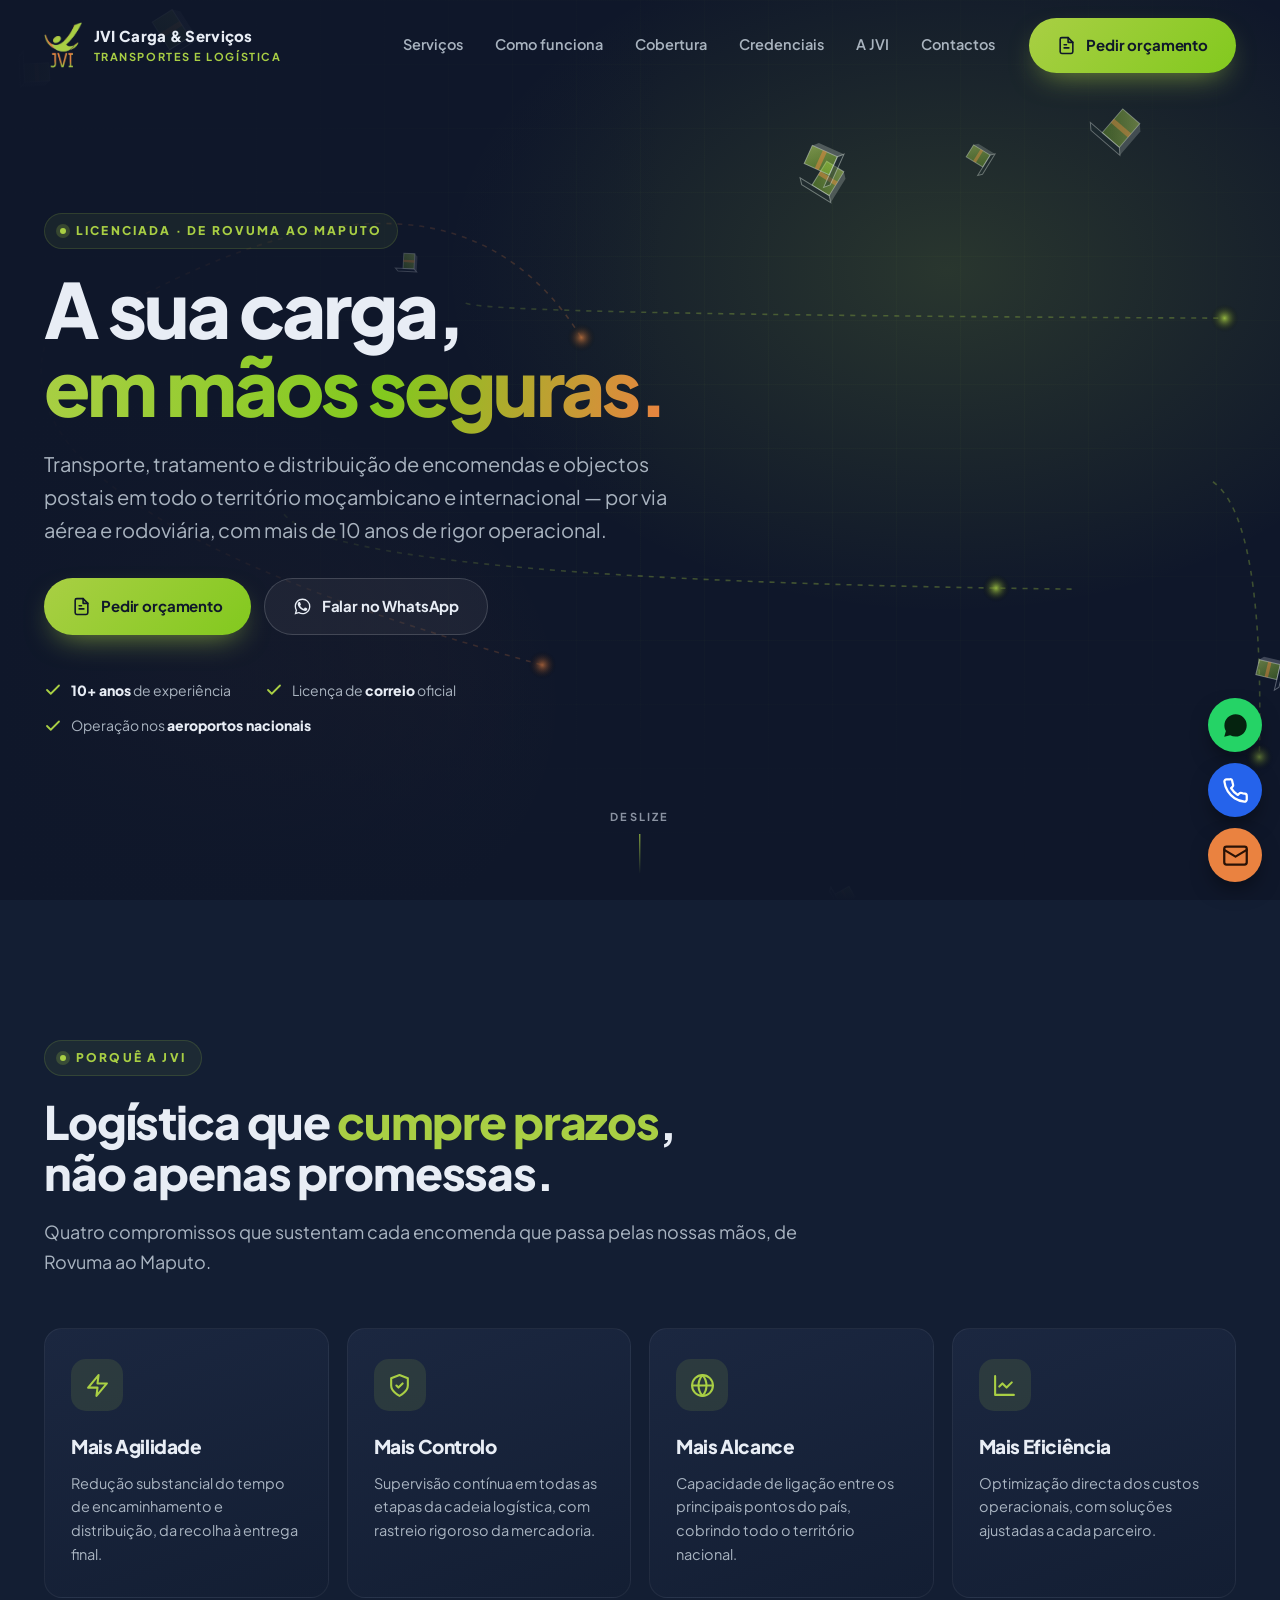
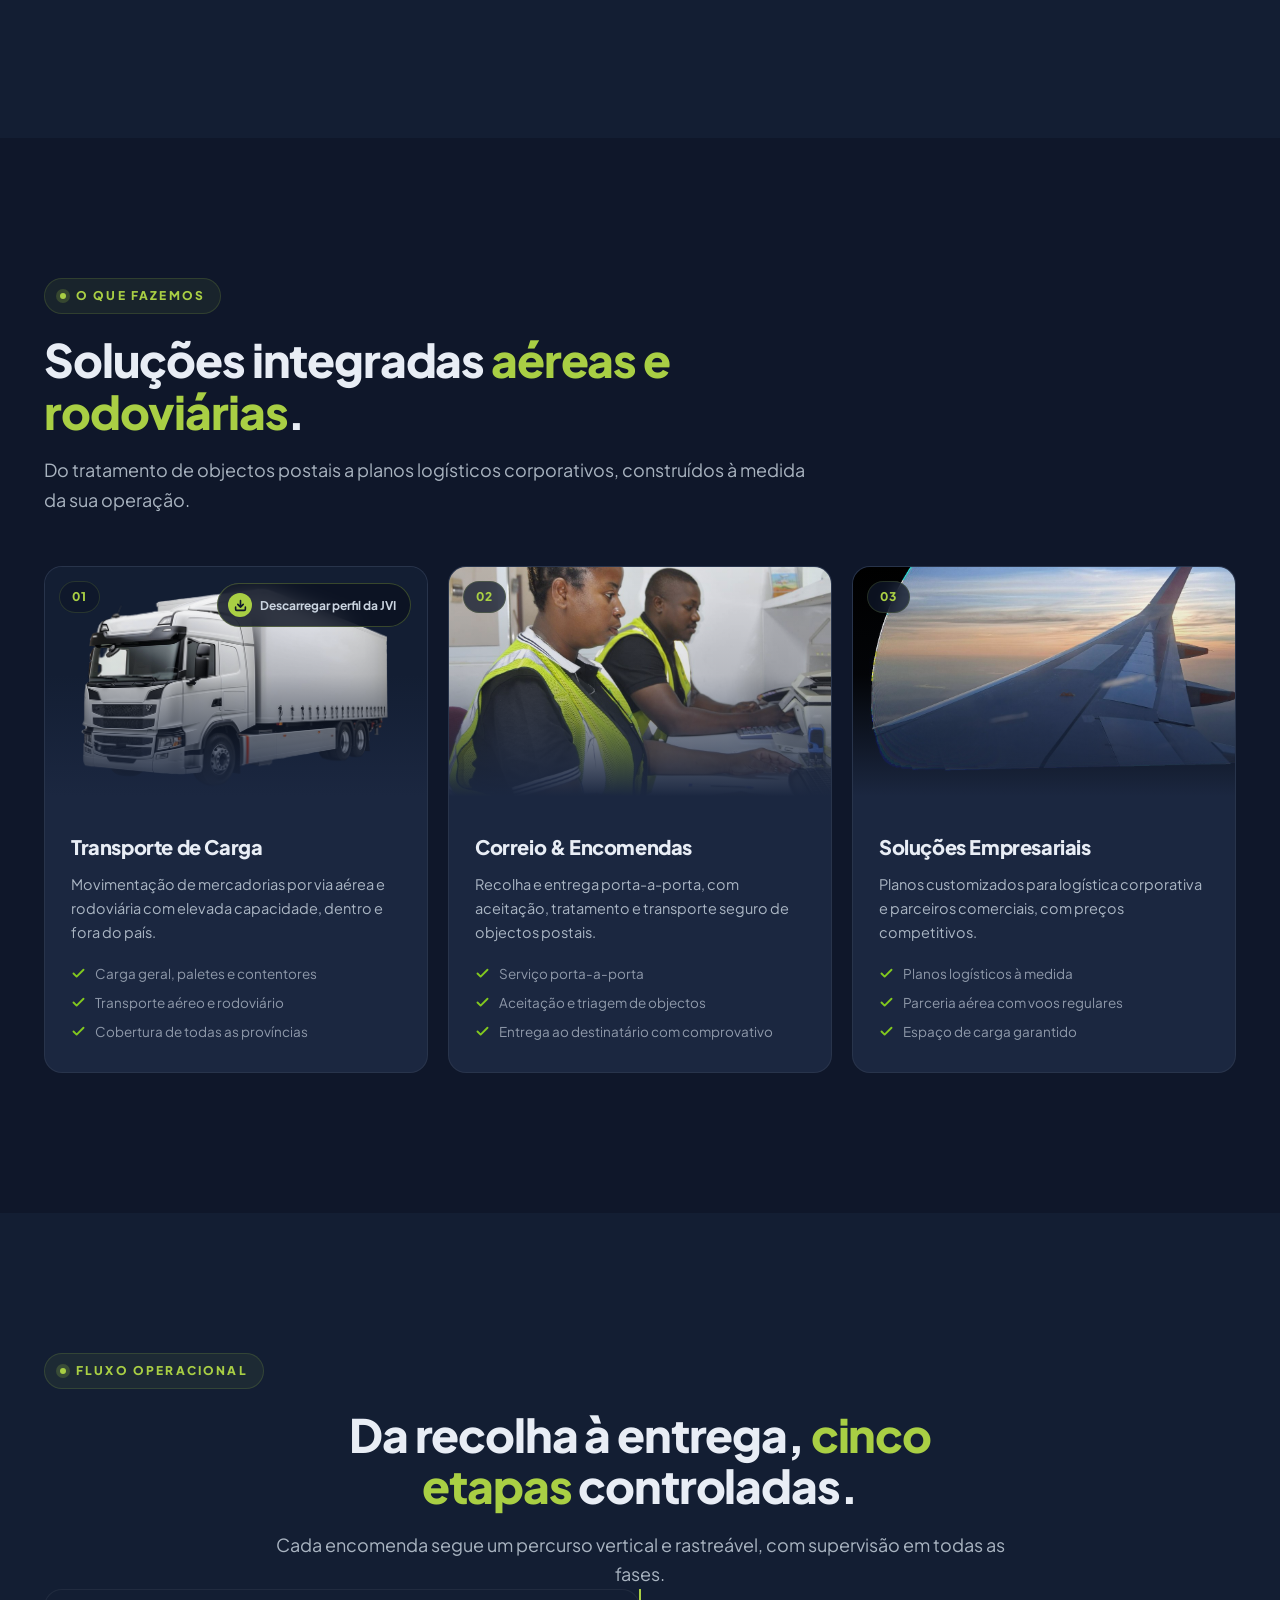
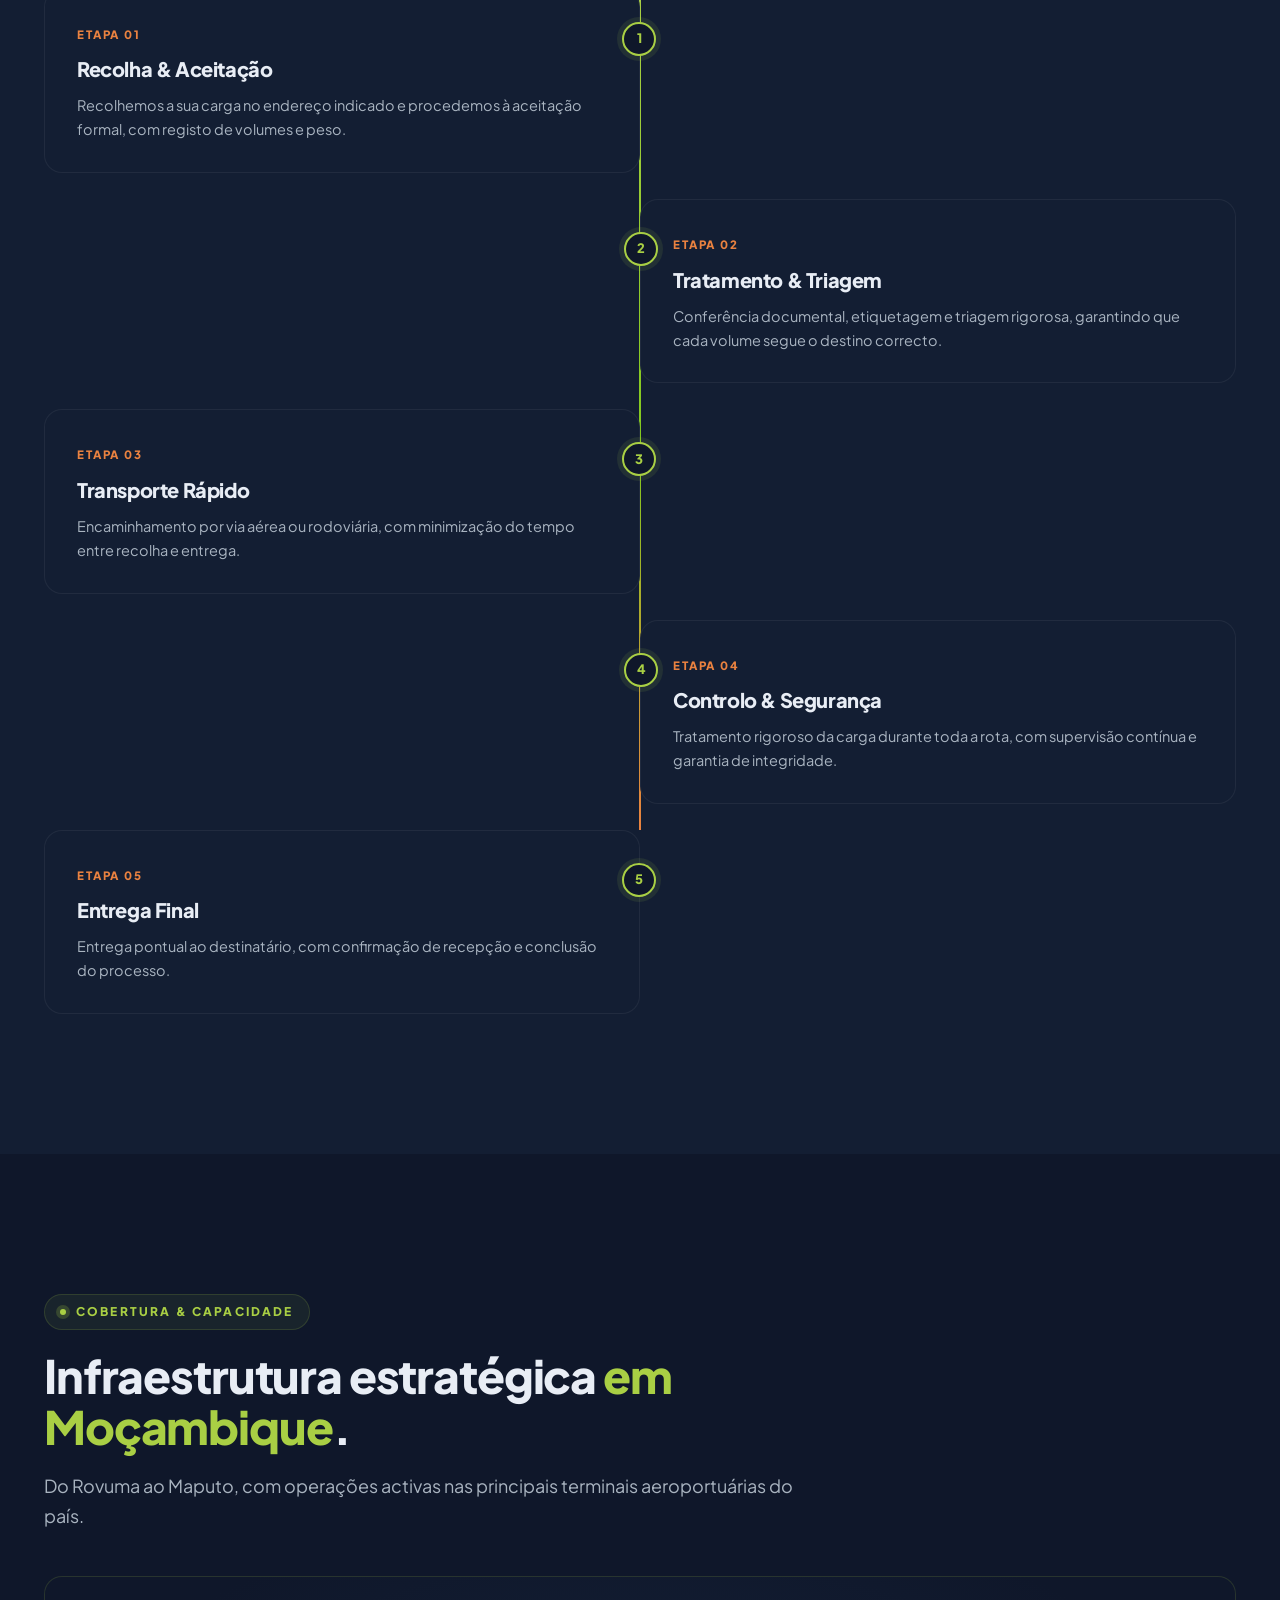
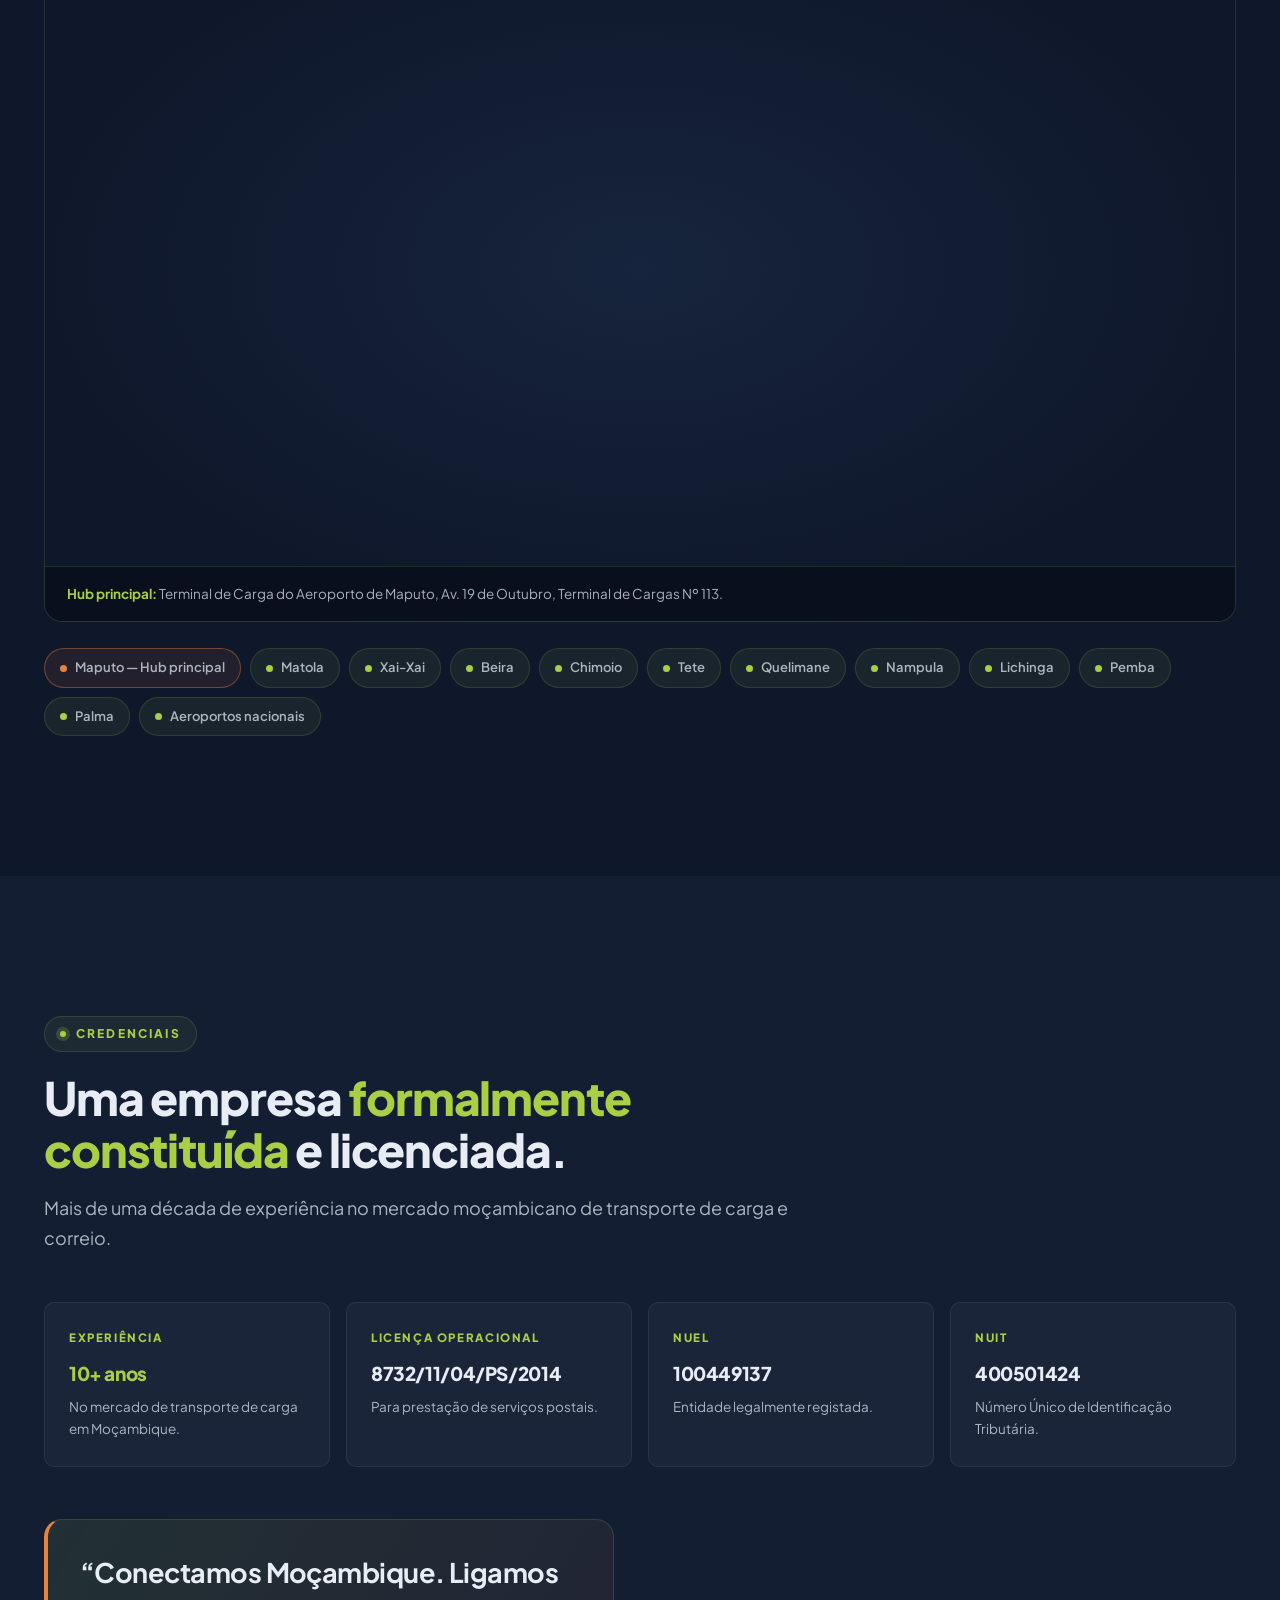
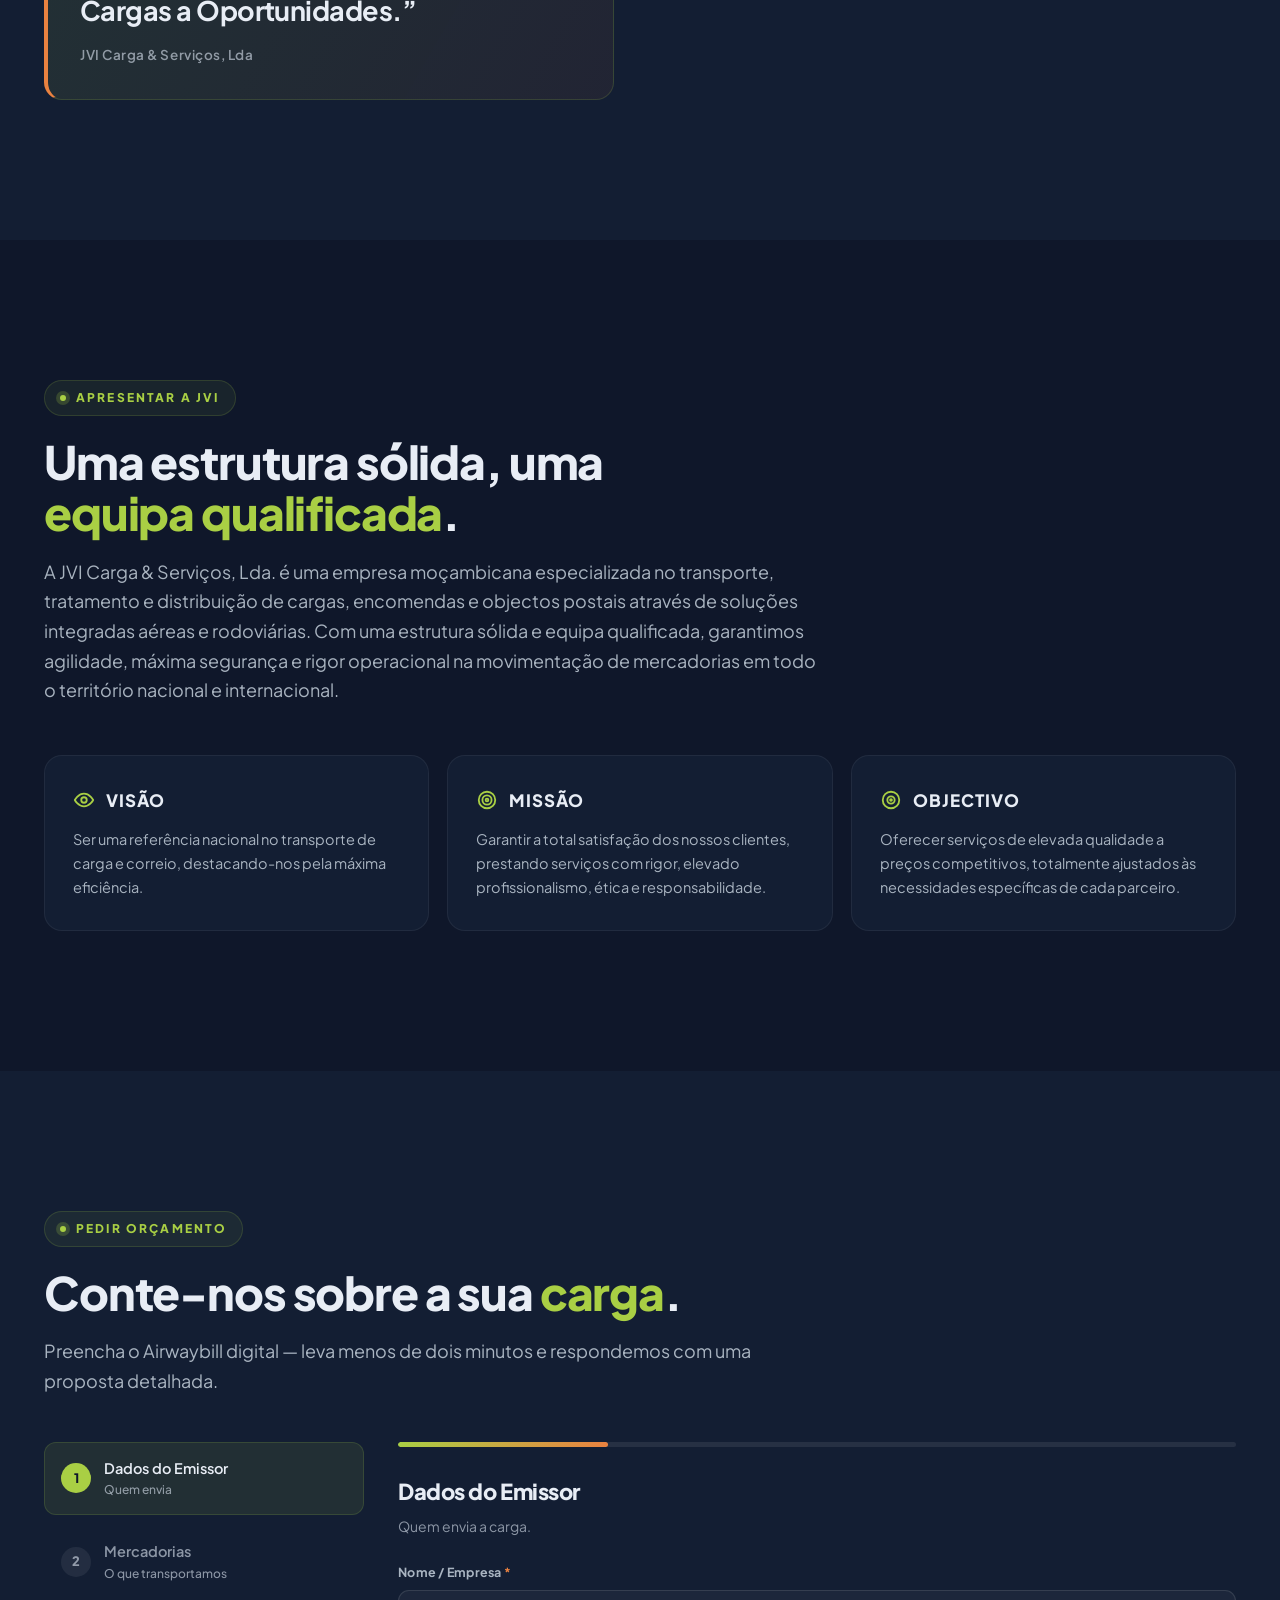
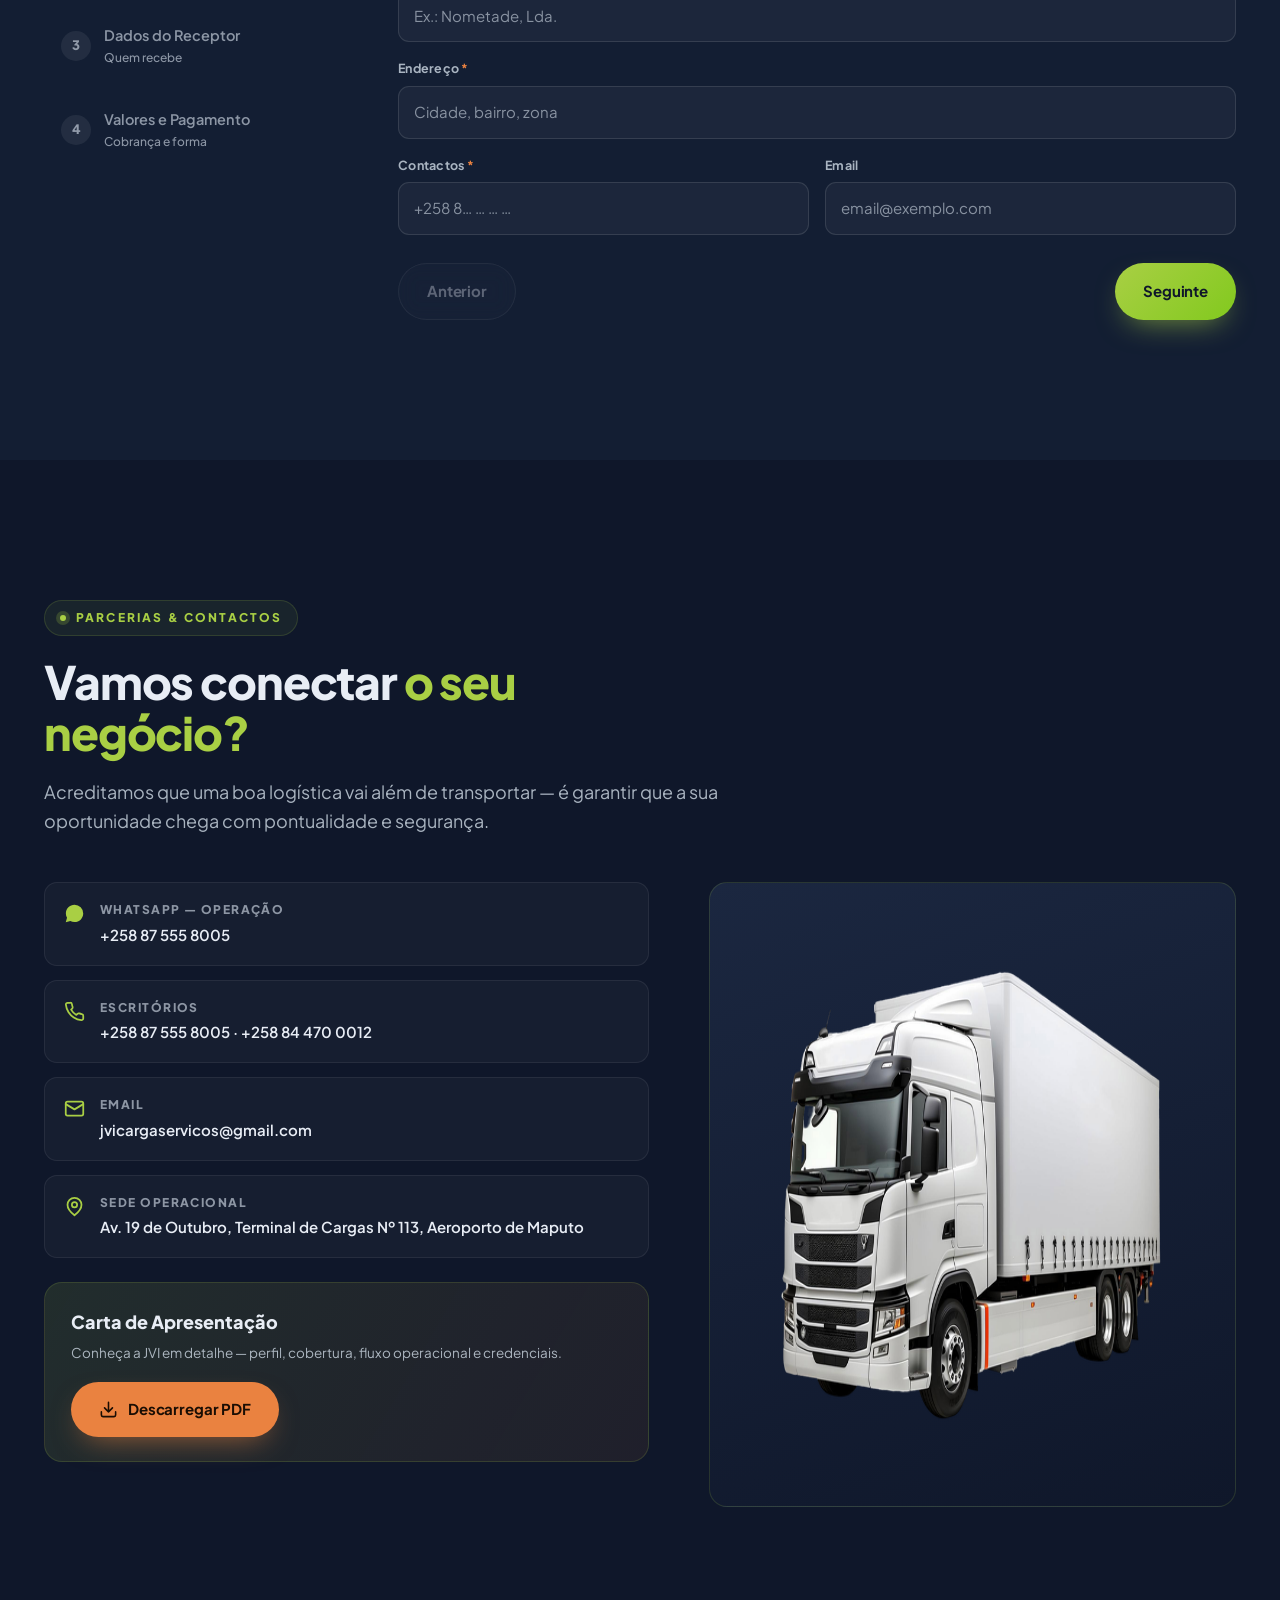
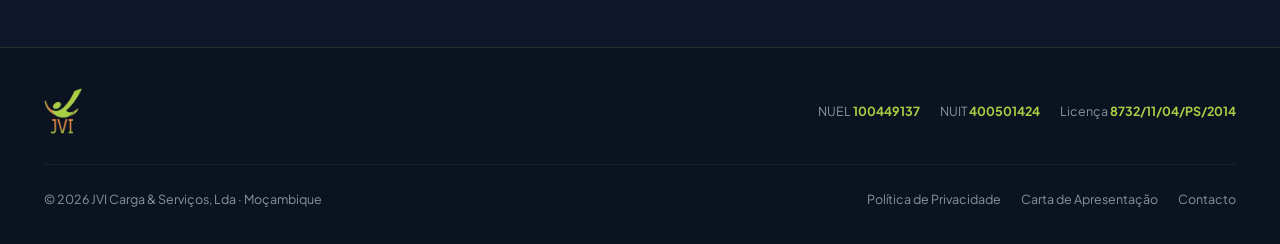
==== commit efd8a4c3: "Revisao completa: texto, acessibilidade, seguranca e privacidade Texto - 'phases' -> 'fases' (termo " ====
--- a/index.html
+++ b/index.html
@@ -4,13 +4,22 @@
 <meta charset="UTF-8">
 <meta name="viewport" content="width=device-width, initial-scale=1, viewport-fit=cover">
 <title>JVI Carga &amp; Serviços — Transporte de Carga e Encomendas em Moçambique</title>
-<meta name="description" content="Empresa moçambicana de transporte, tratamento e distribuição de cargas, encomendas e objectos postais por via aérea e rodoviária. Peça o seu orçamento.">
+<meta name="description" content="Empresa moçambicana de transporte, tratamento e distribuição de cargas, encomendas e objectos postais. Peça o seu orçamento de transporte.">
 <meta name="theme-color" content="#0F172A">
 <link rel="icon" href="assets/favicon.png" type="image/png">
-<link rel="preconnect" href="https://fonts.googleapis.com">
-<link rel="preconnect" href="https://fonts.gstatic.com" crossorigin>
-<link href="https://fonts.googleapis.com/css2?family=Plus+Jakarta+Sans:wght@400;500;600;700;800&display=swap" rel="stylesheet">
+<link rel="apple-touch-icon" href="assets/favicon.png">
+<link rel="stylesheet" href="css/fontes.css">
 <link rel="stylesheet" href="css/styles.css">
+<link rel="stylesheet" href="css/privacidade.css">
+<meta name="robots" content="index, follow, max-image-preview:large">
+<meta property="og:type" content="website">
+<meta property="og:locale" content="pt_MZ">
+<meta property="og:site_name" content="JVI Carga & Serviços, Lda">
+<meta property="og:title" content="JVI Carga & Serviços — Transporte de Carga e Encomendas em Moçambique">
+<meta property="og:description" content="Transporte, tratamento e distribuição de cargas, encomendas e objectos postais em todo o Moçambique. Peça o seu orçamento.">
+<meta property="og:image" content="assets/logo-full.png">
+<meta name="twitter:card" content="summary_large_image">
+<link rel="canonical" href="https://jvicargaservicos.co.mz/">
 </head>
 <body>
 
@@ -155,6 +164,12 @@
     <div class="grelha-3">
       <article class="servico revelar">
         <div class="servico__figura">
+          <a class="selo" href="carta/jvi-carta-apresentacao.pdf" download aria-label="Descarregar a carta de apresentação da JVI (PDF, 10 páginas)">
+            <span class="selo__ico" aria-hidden="true">
+              <svg viewBox="0 0 24 24" fill="none" stroke="currentColor" stroke-width="3" stroke-linecap="round" stroke-linejoin="round"><path d="M21 15v4a2 2 0 0 1-2 2H5a2 2 0 0 1-2-2v-4M7 10l5 5 5-5M12 15V3"/></svg>
+            </span>
+            Descarregar perfil da JVI
+          </a>
           <span class="servico__n">01</span>
           <img src="assets/img/camiao.png" alt="Camião de carga da JVI" loading="lazy" width="1000" height="625">
         </div>
@@ -209,7 +224,7 @@
   <div class="container">
     <span class="etiqueta">Fluxo operacional</span>
     <h2 class="titulo-seccao titulo-seccao--centro">Da recolha à entrega, <span class="verde">cinco etapas</span> controladas.</h2>
-    <p class="subtitulo-seccao subtitulo-seccao--centro">Cada encomenda segue um percurso vertical e rastreável, com supervisão em todas as phases.</p>
+    <p class="subtitulo-seccao subtitulo-seccao--centro">Cada encomenda segue um percurso vertical e rastreável, com supervisão em todas as fases.</p>
 
     <div class="fluxo reveal" id="fluxoLista">
       <div class="fluxo__linha" id="fluxoLinha" aria-hidden="true"></div>
@@ -414,7 +429,11 @@
     </div>
     <div class="rodape__base">
       <span>© <span id="ano">2026</span> JVI Carga &amp; Serviços, Lda · Moçambique</span>
-      <span>Transportes de Carga · Correio · Soluções Logísticas</span>
+      <nav class="rodape__links" aria-label="Enlaces legais">
+        <a href="#" data-legal="privacidade">Política de Privacidade</a>
+        <a href="carta/jvi-carta-apresentacao.pdf" download>Carta de Apresentação</a>
+        <a href="mailto:jvicargaservicos@gmail.com">Contacto</a>
+      </nav>
     </div>
   </div>
 </footer>
@@ -499,7 +518,7 @@
           <div class="campo" data-campo="emissor_contacto">
             <label for="emissor_contacto">Contactos <span class="ob">*</span></label>
             <input id="emissor_contacto" name="emissor_contacto" type="tel" placeholder="+258 8… … … …" required autocomplete="tel">
-            <span class="campo__erro">Indique um contacto telefone.</span>
+            <span class="campo__erro">Indique um número de telefone.</span>
           </div>
           <div class="campo" data-campo="emissor_email">
             <label for="emissor_email">Email</label>
@@ -623,6 +642,12 @@
             <label for="observacoes">Observações</label>
             <textarea id="observacoes" name="observacoes" placeholder="Instruções especiais, urgência, local exacto de recolha…"></textarea>
           </div>
+        </div>
+
+        <!-- Anti-spam: invisivel a humanos, attractivo a bots. -->
+        <div class="hp" aria-hidden="true">
+          <label for="website">Não preencha este campo</label>
+          <input id="website" name="website" type="text" tabindex="-1" autocomplete="off">
         </div>
 
         <div class="canais">
@@ -643,6 +668,11 @@
           </div>
         </div>
 
+        <div class="consent" data-consent>
+          <input type="checkbox" name="consentimento" value="sim" id="consentimento">
+          <label for="consentimento">Li e aceito a <a href="#" data-legal="privacidade">Política de Privacidade</a> da JVI Carga &amp; Serviços, e autorizo o tratamento dos dados indicados para efeitos de orçamento e contacto comercial. <span style="color:var(--laranja)">*</span></label>
+        </div>
+
         <div class="resumo" id="resumo">
           <b>Resumo do pedido</b>
           <dl>
@@ -665,6 +695,92 @@
   </div>
 </template>
 
+<!-- ===================== POLÍTICA DE PRIVACIDADE ===================== -->
+<div class="legal" id="legalPrivacidade" data-aberto="false" role="dialog" aria-modal="true" aria-labelledby="ppTitulo">
+  <div class="legal__fundo" data-fechar-legal></div>
+  <div class="legal__caixa">
+    <button class="legal__fechar" data-fechar-legal aria-label="Fechar">
+      <svg viewBox="0 0 24 24" fill="none" stroke="currentColor" stroke-width="2.4" stroke-linecap="round" aria-hidden="true"><path d="M18 6 6 18M6 6l12 12"/></svg>
+    </button>
+    <span class="etiqueta">Privacidade</span>
+    <h2 id="ppTitulo" class="titulo-seccao" style="font-size:clamp(24px,4vw,32px)">Política de <span class="verde">Privacidade</span></h2>
+    <div class="pp">
+      <p class="pp__meta">JVI Carga &amp; Serviços, Lda · Av. 19 de Outubro, Terminal de Cargas Nº 113, Aeroporto de Maputo, Moçambique · NUEL 100449137 · NUIT 400501424 · jvicargaservicos@gmail.com</p>
+
+      <h3>Quem trata os seus dados</h3>
+      <p>A JVI Carga &amp; Serviços, Lda., com sede no Terminal de Cargas Nº 113 do Aeroporto de Maputo, é a entidade responsável pelo tratamento dos dados pessoais recolhidos através deste site.</p>
+
+      <h3>Que dados recolhemos</h3>
+      <p>Apenas os dados que voluntariamente introduz no formulário de pedido de orçamento:</p>
+      <ul>
+        <li><strong>Emissor:</strong> nome ou empresa, endereço, telefone e, se indicar, email.</li>
+        <li><strong>Mercadorias:</strong> número de volumes, peso bruto, dimensões, tipo e descrição da carga.</li>
+        <li><strong>Receptor:</strong> nome, endereço de destino e contactos.</li>
+        <li><strong>Valores e pagamento:</strong> valor estimado, forma de pagamento e observações.</li>
+      </ul>
+      <p>Não recolhemos categorias especiais de dados, nem dados de crianças.</p>
+
+      <h3>Para que usamos os dados</h3>
+      <ul>
+        <li>Elaborar e enviar a proposta de orçamento solicitada.</li>
+        <li>Estabelecer contacto directo sobre a remessa, por WhatsApp, telefone ou email.</li>
+        <li>Cumprir obrigações legais, fiscais e contratuais.</li>
+      </ul>
+      <div class="pp__destaque">
+        <p><strong>Não vendemos, alugamos nem cedemos os seus dados a terceiros para fins comerciais.</strong></p>
+      </div>
+
+      <h3>Base legal e prazo de conservação</h3>
+      <p>O tratamento assenta no <strong>consentimento</strong> que dá ao marcar a caixa no formulário e no <strong>execução de contrato</strong>, quando o pedido se converte numa remessa. Conservamos os dados durante <strong>24 meses</strong> a contar da última interacción, findos os quais são eliminados, salvo obrigação legal de guarda diferente.</p>
+
+      <h3>Onde ficam guardados</h3>
+      <p>Os pedidos são guardados numa folha de cálculo de acesso restrito da JVI e/ou enviados por email para a caixa <strong>jvicargaservicos@gmail.com</strong>. O site é alojado na Netlify, plataforma que processa os dados técnicos da visita nos seus próprios servidores.</p>
+
+      <h3>Cookies</h3>
+      <p><strong>Este site não utiliza cookies.</strong> Não há rastreio de publicidade, nem analítica de terceiros. A tipografia é alojada no próprio site, pelo que o seu endereço IP não é transmitido a servidores externos de Google.</p>
+
+      <h3>Os seus direitos</h3>
+      <p>Pode, a qualquer momento, pedir o <strong>acesso</strong>, a <strong>rectificação</strong>, o <strong>apagamento</strong>, a <strong>limitação</strong> ou a <strong>oposição</strong> ao tratamento dos seus dados, bem como retirar o consentimento. Basta escrever para <strong>jvicargaservicos@gmail.com</strong> ou ligar <strong>+258 87 555 8005</strong>. Tem ainda o direito de reclamar junto da entidade competente de protecção de dados em Moçambique.</p>
+
+      <h3>Alterações a esta política</h3>
+      <p>Podemos actualizar este documento para reflectir mudanças legais ou operacionais. A data da última revisão é indicada abaixo e qualquer alteração significativa será assinalada nesta página.</p>
+    </div>
+    <p class="pp__meta" style="margin:24px 0 0;border:0;padding-top:16px;border-top:1px solid rgba(255,255,255,0.08)">Última revisão: Setembro de 2026</p>
+  </div>
+</div>
+
+<!-- ===================== MAPA DO SITE ===================== -->
+<script type="application/ld+json">
+{
+  "@context": "https://schema.org",
+  "@type": "Organization",
+  "name": "JVI Carga & Serviços, Lda",
+  "alternateName": "JVI Carga e Serviços",
+  "description": "Empresa moçambicana de transporte, tratamento e distribuição de cargas, encomendas e objectos postais por via aérea e rodoviária.",
+  "url": "https://jvicargaservicos.co.mz/",
+  "logo": "https://jvicargaservicos.co.mz/assets/logo-full.png",
+  "foundingDate": "2014",
+  "address": {
+    "@type": "PostalAddress",
+    "streetAddress": "Av. 19 de Outubro, Terminal de Cargas Nº 113, Aeroporto de Maputo",
+    "addressLocality": "Maputo",
+    "addressCountry": "MZ"
+  },
+  "contactPoint": [{
+    "@type": "ContactPoint",
+    "telephone": "+258875558005",
+    "contactType": "customer service",
+    "areaServed": "MZ",
+    "availableLanguage": ["pt"]
+  }],
+  "email": "jvicargaservicos@gmail.com",
+  "identifier": [
+    { "@type": "PropertyValue", "name": "NUEL", "value": "100449137" },
+    { "@type": "PropertyValue", "name": "NUIT", "value": "400501424" }
+  ]
+}
+</script>
+
 <script src="js/main.js" type="module"></script>
 </body>
 </html>
--- a/css/fontes.css
+++ b/css/fontes.css
@@ -0,0 +1,163 @@
+/* Fonte auto-hospedada: nenhuma ligacao a servidores do Google, ou seja,
+   nenhum dado do visitante sai do site. Plus Jakarta Sans (SIL OFL 1.1). */
+
+@font-face {
+  font-family: 'Plus Jakarta Sans';
+  font-style: normal;
+  font-weight: 400;
+  font-display: swap;
+  src: url(../assets/fonts/plus-jakarta-cyrillic.woff2) format('woff2');
+  unicode-range: U+0460-052F, U+1C80-1C8A, U+20B4, U+2DE0-2DFF, U+A640-A69F, U+FE2E-FE2F;
+}
+@font-face {
+  font-family: 'Plus Jakarta Sans';
+  font-style: normal;
+  font-weight: 400;
+  font-display: swap;
+  src: url(../assets/fonts/plus-jakarta-latin-ext.woff2) format('woff2');
+  unicode-range: U+0102-0103, U+0110-0111, U+0128-0129, U+0168-0169, U+01A0-01A1, U+01AF-01B0, U+0300-0301, U+0303-0304, U+0308-0309, U+0323, U+0329, U+1EA0-1EF9, U+20AB;
+}
+@font-face {
+  font-family: 'Plus Jakarta Sans';
+  font-style: normal;
+  font-weight: 400;
+  font-display: swap;
+  src: url(../assets/fonts/plus-jakarta-vietnamese.woff2) format('woff2');
+  unicode-range: U+0100-02BA, U+02BD-02C5, U+02C7-02CC, U+02CE-02D7, U+02DD-02FF, U+0304, U+0308, U+0329, U+1D00-1DBF, U+1E00-1E9F, U+1EF2-1EFF, U+2020, U+20A0-20AB, U+20AD-20C0, U+2113, U+2C60-2C7F, U+A720-A7FF;
+}
+@font-face {
+  font-family: 'Plus Jakarta Sans';
+  font-style: normal;
+  font-weight: 400;
+  font-display: swap;
+  src: url(../assets/fonts/plus-jakarta-latin.woff2) format('woff2');
+  unicode-range: U+0000-00FF, U+0131, U+0152-0153, U+02BB-02BC, U+02C6, U+02DA, U+02DC, U+0304, U+0308, U+0329, U+2000-206F, U+20AC, U+2122, U+2191, U+2193, U+2212, U+2215, U+FEFF, U+FFFD;
+}
+@font-face {
+  font-family: 'Plus Jakarta Sans';
+  font-style: normal;
+  font-weight: 500;
+  font-display: swap;
+  src: url(../assets/fonts/plus-jakarta-cyrillic.woff2) format('woff2');
+  unicode-range: U+0460-052F, U+1C80-1C8A, U+20B4, U+2DE0-2DFF, U+A640-A69F, U+FE2E-FE2F;
+}
+@font-face {
+  font-family: 'Plus Jakarta Sans';
+  font-style: normal;
+  font-weight: 500;
+  font-display: swap;
+  src: url(../assets/fonts/plus-jakarta-latin-ext.woff2) format('woff2');
+  unicode-range: U+0102-0103, U+0110-0111, U+0128-0129, U+0168-0169, U+01A0-01A1, U+01AF-01B0, U+0300-0301, U+0303-0304, U+0308-0309, U+0323, U+0329, U+1EA0-1EF9, U+20AB;
+}
+@font-face {
+  font-family: 'Plus Jakarta Sans';
+  font-style: normal;
+  font-weight: 500;
+  font-display: swap;
+  src: url(../assets/fonts/plus-jakarta-vietnamese.woff2) format('woff2');
+  unicode-range: U+0100-02BA, U+02BD-02C5, U+02C7-02CC, U+02CE-02D7, U+02DD-02FF, U+0304, U+0308, U+0329, U+1D00-1DBF, U+1E00-1E9F, U+1EF2-1EFF, U+2020, U+20A0-20AB, U+20AD-20C0, U+2113, U+2C60-2C7F, U+A720-A7FF;
+}
+@font-face {
+  font-family: 'Plus Jakarta Sans';
+  font-style: normal;
+  font-weight: 500;
+  font-display: swap;
+  src: url(../assets/fonts/plus-jakarta-latin.woff2) format('woff2');
+  unicode-range: U+0000-00FF, U+0131, U+0152-0153, U+02BB-02BC, U+02C6, U+02DA, U+02DC, U+0304, U+0308, U+0329, U+2000-206F, U+20AC, U+2122, U+2191, U+2193, U+2212, U+2215, U+FEFF, U+FFFD;
+}
+@font-face {
+  font-family: 'Plus Jakarta Sans';
+  font-style: normal;
+  font-weight: 600;
+  font-display: swap;
+  src: url(../assets/fonts/plus-jakarta-cyrillic.woff2) format('woff2');
+  unicode-range: U+0460-052F, U+1C80-1C8A, U+20B4, U+2DE0-2DFF, U+A640-A69F, U+FE2E-FE2F;
+}
+@font-face {
+  font-family: 'Plus Jakarta Sans';
+  font-style: normal;
+  font-weight: 600;
+  font-display: swap;
+  src: url(../assets/fonts/plus-jakarta-latin-ext.woff2) format('woff2');
+  unicode-range: U+0102-0103, U+0110-0111, U+0128-0129, U+0168-0169, U+01A0-01A1, U+01AF-01B0, U+0300-0301, U+0303-0304, U+0308-0309, U+0323, U+0329, U+1EA0-1EF9, U+20AB;
+}
+@font-face {
+  font-family: 'Plus Jakarta Sans';
+  font-style: normal;
+  font-weight: 600;
+  font-display: swap;
+  src: url(../assets/fonts/plus-jakarta-vietnamese.woff2) format('woff2');
+  unicode-range: U+0100-02BA, U+02BD-02C5, U+02C7-02CC, U+02CE-02D7, U+02DD-02FF, U+0304, U+0308, U+0329, U+1D00-1DBF, U+1E00-1E9F, U+1EF2-1EFF, U+2020, U+20A0-20AB, U+20AD-20C0, U+2113, U+2C60-2C7F, U+A720-A7FF;
+}
+@font-face {
+  font-family: 'Plus Jakarta Sans';
+  font-style: normal;
+  font-weight: 600;
+  font-display: swap;
+  src: url(../assets/fonts/plus-jakarta-latin.woff2) format('woff2');
+  unicode-range: U+0000-00FF, U+0131, U+0152-0153, U+02BB-02BC, U+02C6, U+02DA, U+02DC, U+0304, U+0308, U+0329, U+2000-206F, U+20AC, U+2122, U+2191, U+2193, U+2212, U+2215, U+FEFF, U+FFFD;
+}
+@font-face {
+  font-family: 'Plus Jakarta Sans';
+  font-style: normal;
+  font-weight: 700;
+  font-display: swap;
+  src: url(../assets/fonts/plus-jakarta-cyrillic.woff2) format('woff2');
+  unicode-range: U+0460-052F, U+1C80-1C8A, U+20B4, U+2DE0-2DFF, U+A640-A69F, U+FE2E-FE2F;
+}
+@font-face {
+  font-family: 'Plus Jakarta Sans';
+  font-style: normal;
+  font-weight: 700;
+  font-display: swap;
+  src: url(../assets/fonts/plus-jakarta-latin-ext.woff2) format('woff2');
+  unicode-range: U+0102-0103, U+0110-0111, U+0128-0129, U+0168-0169, U+01A0-01A1, U+01AF-01B0, U+0300-0301, U+0303-0304, U+0308-0309, U+0323, U+0329, U+1EA0-1EF9, U+20AB;
+}
+@font-face {
+  font-family: 'Plus Jakarta Sans';
+  font-style: normal;
+  font-weight: 700;
+  font-display: swap;
+  src: url(../assets/fonts/plus-jakarta-vietnamese.woff2) format('woff2');
+  unicode-range: U+0100-02BA, U+02BD-02C5, U+02C7-02CC, U+02CE-02D7, U+02DD-02FF, U+0304, U+0308, U+0329, U+1D00-1DBF, U+1E00-1E9F, U+1EF2-1EFF, U+2020, U+20A0-20AB, U+20AD-20C0, U+2113, U+2C60-2C7F, U+A720-A7FF;
+}
+@font-face {
+  font-family: 'Plus Jakarta Sans';
+  font-style: normal;
+  font-weight: 700;
+  font-display: swap;
+  src: url(../assets/fonts/plus-jakarta-latin.woff2) format('woff2');
+  unicode-range: U+0000-00FF, U+0131, U+0152-0153, U+02BB-02BC, U+02C6, U+02DA, U+02DC, U+0304, U+0308, U+0329, U+2000-206F, U+20AC, U+2122, U+2191, U+2193, U+2212, U+2215, U+FEFF, U+FFFD;
+}
+@font-face {
+  font-family: 'Plus Jakarta Sans';
+  font-style: normal;
+  font-weight: 800;
+  font-display: swap;
+  src: url(../assets/fonts/plus-jakarta-cyrillic.woff2) format('woff2');
+  unicode-range: U+0460-052F, U+1C80-1C8A, U+20B4, U+2DE0-2DFF, U+A640-A69F, U+FE2E-FE2F;
+}
+@font-face {
+  font-family: 'Plus Jakarta Sans';
+  font-style: normal;
+  font-weight: 800;
+  font-display: swap;
+  src: url(../assets/fonts/plus-jakarta-latin-ext.woff2) format('woff2');
+  unicode-range: U+0102-0103, U+0110-0111, U+0128-0129, U+0168-0169, U+01A0-01A1, U+01AF-01B0, U+0300-0301, U+0303-0304, U+0308-0309, U+0323, U+0329, U+1EA0-1EF9, U+20AB;
+}
+@font-face {
+  font-family: 'Plus Jakarta Sans';
+  font-style: normal;
+  font-weight: 800;
+  font-display: swap;
+  src: url(../assets/fonts/plus-jakarta-vietnamese.woff2) format('woff2');
+  unicode-range: U+0100-02BA, U+02BD-02C5, U+02C7-02CC, U+02CE-02D7, U+02DD-02FF, U+0304, U+0308, U+0329, U+1D00-1DBF, U+1E00-1E9F, U+1EF2-1EFF, U+2020, U+20A0-20AB, U+20AD-20C0, U+2113, U+2C60-2C7F, U+A720-A7FF;
+}
+@font-face {
+  font-family: 'Plus Jakarta Sans';
+  font-style: normal;
+  font-weight: 800;
+  font-display: swap;
+  src: url(../assets/fonts/plus-jakarta-latin.woff2) format('woff2');
+  unicode-range: U+0000-00FF, U+0131, U+0152-0153, U+02BB-02BC, U+02C6, U+02DA, U+02DC, U+0304, U+0308, U+0329, U+2000-206F, U+20AC, U+2122, U+2191, U+2193, U+2212, U+2215, U+FEFF, U+FFFD;
+}
--- a/css/styles.css
+++ b/css/styles.css
@@ -16,8 +16,8 @@
   --base-3:       #1B2740;
   --linha:        rgba(169, 207, 68, 0.16);
   --texto:        #E8EDF5;
-  --texto-suave:  rgba(203, 213, 225, 0.78);
-  --texto-fraco:  rgba(203, 213, 225, 0.55);
+  --texto-suave:  rgba(203, 213, 225, 0.82);
+  --texto-fraco:  rgba(203, 213, 225, 0.66);
 
   /* Canais */
   --wa:    #25D366;
@@ -232,6 +232,16 @@
     radial-gradient(760px 520px at 74% 30%, rgba(169, 207, 68, 0.17), transparent 66%),
     radial-gradient(620px 460px at 12% 78%, rgba(234, 130, 64, 0.12), transparent 66%);
 }
+/* Vinheta suave: puxa o olhar para o texto e esconde as bordas do canvas */
+.hero__glow::after {
+  content: ""; position: absolute; inset: 0;
+  background:
+    linear-gradient(to right, var(--base) 0%, rgba(15, 23, 42, 0.72) 26%, transparent 52%),
+    linear-gradient(to top, var(--base) 0%, transparent 26%);
+}
+@media (max-width: 700px) {
+  .hero__glow::after { background: linear-gradient(to bottom, rgba(15,23,42,0.5) 0%, transparent 30%, rgba(15,23,42,0.7) 100%); }
+}
 .hero__grelha {
   position: absolute; inset: 0; z-index: 1; pointer-events: none; opacity: 0.5;
   background-image:
@@ -330,6 +340,25 @@
   background: rgba(15, 23, 42, 0.75); backdrop-filter: blur(8px);
   color: var(--verde); border: 1px solid var(--linha);
 }
+/* Selo de fiabilidade: remete para o download da carta, dá proofiness */
+.selo {
+  position: absolute; left: 16px; top: 16px; z-index: 2;
+  display: flex; align-items: center; gap: 8px;
+  padding: 9px 14px 9px 10px; border-radius: 100px;
+  background: rgba(11, 18, 32, 0.82); backdrop-filter: blur(10px);
+  border: 1px solid rgba(169, 207, 68, 0.28);
+  font-size: 12px; font-weight: 700; color: var(--claro);
+  transition: transform var(--transicao), border-color var(--transicao), background var(--transicao);
+}
+.selo:hover { transform: translateY(-2px); border-color: var(--verde); background: rgba(169, 207, 68, 0.12); }
+.selo__ico {
+  width: 24px; height: 24px; border-radius: 50%; display: grid; place-items: center;
+  background: var(--verde); color: var(--base); flex: none;
+}
+.selo__ico svg { width: 13px; height: 13px; }
+
+@media (min-width: 700px) { .selo { left: auto; right: 16px; } }
+
 .servico__corpo { padding: 24px 26px 28px; flex: 1; display: flex; flex-direction: column; }
 .servico h3 { font-size: 20px; font-weight: 800; margin-bottom: 10px; letter-spacing: -0.02em; }
 .servico p { font-size: 14.5px; color: var(--texto-suave); margin-bottom: 18px; }
@@ -503,7 +532,7 @@
 .campo textarea { min-height: 96px; resize: vertical; }
 .campo select { appearance: none; background-image: url("data:image/svg+xml,%3Csvg xmlns='http://www.w3.org/2000/svg' viewBox='0 0 24 24' fill='none' stroke='%23A9CF44' stroke-width='2.5' stroke-linecap='round'%3E%3Cpath d='m6 9 6 6 6-6'/%3E%3C/svg%3E"); background-repeat: no-repeat; background-position: right 14px center; background-size: 17px; padding-right: 42px; }
 .campo select option { background: var(--base-2); color: var(--texto); }
-.campo input::placeholder, .campo textarea::placeholder { color: rgba(203, 213, 225, 0.34); }
+.campo input::placeholder, .campo textarea::placeholder { color: rgba(203, 213, 225, 0.62); }
 .campo input:focus, .campo select:focus, .campo textarea:focus {
   outline: none; border-color: var(--verde); background: rgba(169, 207, 68, 0.05);
   box-shadow: 0 0 0 3px rgba(169, 207, 68, 0.14);
@@ -543,6 +572,14 @@
 .resumo dt { color: var(--texto-fraco); font-size: 12.5px; font-weight: 700; }
 .resumo dd { margin: 0; min-width: 0; overflow-wrap: anywhere; }
 
+/* Honeypot: fora da vista, nao focavel, invisivel a leitores de ecra */
+.hp {
+  position: absolute !important;
+  width: 1px; height: 1px; padding: 0; margin: -1px;
+  overflow: hidden; clip: rect(0 0 0 0); white-space: nowrap; border: 0;
+  pointer-events: none;
+}
+
 .estado-envio { margin-top: 20px; padding: 16px 18px; border-radius: 12px; font-size: 14px; display: none; }
 .estado-envio[data-mostrar="true"] { display: block; }
 .estado-envio--ok   { background: rgba(169, 207, 68, 0.12); border: 1px solid rgba(169, 207, 68, 0.4); color: var(--verde); }
@@ -607,6 +644,9 @@
 .rodape__fiscais { display: flex; flex-wrap: wrap; gap: 8px 20px; font-size: 12.5px; color: var(--texto-fraco); }
 .rodape__fiscais b { color: var(--verde); font-weight: 700; }
 .rodape__base { display: flex; flex-wrap: wrap; gap: 12px 26px; justify-content: space-between; padding-top: 24px; border-top: 1px solid rgba(255, 255, 255, 0.06); font-size: 12.5px; color: var(--texto-fraco); }
+.rodape__links { display: flex; flex-wrap: wrap; gap: 8px 20px; }
+.rodape__links a { color: var(--texto-fraco); transition: color var(--transicao); }
+.rodape__links a:hover { color: var(--verde); }
 
 /* =========================================================
    BOTÕES FIXOS (canto inferior direito)
--- a/css/privacidade.css
+++ b/css/privacidade.css
@@ -0,0 +1,70 @@
+/* =========================================================
+   Política de Privacidade — JVI Carga & Serviços, Lda
+   ========================================================= */
+.pp { max-width: 78ch; }
+
+.pp__meta {
+  font-size: 13px; color: var(--texto-fraco); margin-bottom: 30px;
+  padding-bottom: 18px; border-bottom: 1px solid rgba(255, 255, 255, 0.08);
+}
+
+.pp h3 {
+  font-size: 17px; font-weight: 800; margin: 30px 0 10px;
+  letter-spacing: -0.01em; color: var(--verde);
+}
+.pp h3:first-of-type { margin-top: 0; }
+.pp p { font-size: 14.5px; color: var(--texto-suave); margin-bottom: 12px; }
+.pp ul { margin: 0 0 14px; padding-left: 4px; list-style: none; display: grid; gap: 8px; }
+.pp li {
+  font-size: 14.5px; color: var(--texto-suave);
+  padding-left: 20px; position: relative;
+}
+.pp li::before {
+  content: ""; position: absolute; left: 0; top: 9px;
+  width: 7px; height: 7px; border-radius: 2px; background: var(--verde-escuro);
+}
+.pp strong { color: var(--texto); font-weight: 700; }
+
+.pp__destaque {
+  padding: 18px 20px; border-radius: 12px; margin: 22px 0;
+  background: rgba(169, 207, 68, 0.07); border: 1px solid var(--linha);
+  border-left: 3px solid var(--verde);
+  font-size: 14.5px; color: var(--texto-suave);
+}
+.pp__destaque p:last-child { margin-bottom: 0; }
+
+/* Recolha de consentimento junto ao botão de envio */
+.consent {
+  display: flex; gap: 11px; align-items: flex-start;
+  margin-top: 22px; padding: 15px 17px; border-radius: 12px;
+  background: rgba(255, 255, 255, 0.03); border: 1px solid rgba(255, 255, 255, 0.08);
+  font-size: 13px; color: var(--texto-fraco); line-height: 1.6;
+}
+.consent input { accent-color: var(--verde); width: 17px; height: 17px; flex: none; margin-top: 1px; }
+.consent a { color: var(--verde); text-decoration: underline; text-underline-offset: 2px; }
+.consent a:hover { color: var(--verde-escuro); }
+.consent[data-erro="true"] { border-color: rgba(248, 113, 113, 0.5); }
+
+/* Diálogo legal */
+.legal {
+  position: fixed; inset: 0; z-index: 130; display: none;
+  align-items: center; justify-content: center; padding: 20px;
+}
+.legal[data-aberto="true"] { display: flex; }
+.legal__fundo { position: absolute; inset: 0; background: rgba(5, 9, 18, 0.88); backdrop-filter: blur(8px); }
+.legal__caixa {
+  position: relative; width: min(760px, 100%); max-height: 88svh; overflow-y: auto;
+  background: var(--base-2); border: 1px solid var(--linha); border-radius: var(--raio);
+  box-shadow: var(--sombra); padding: 34px 30px;
+  animation: sobe 0.4s cubic-bezier(0.22, 1, 0.36, 1);
+}
+.legal__caixa h2 { margin-bottom: 6px; }
+.legal__caixa > p { margin-bottom: 24px; }
+.legal__fechar {
+  position: absolute; top: 16px; right: 16px;
+  width: 40px; height: 40px; border-radius: 50%; display: grid; place-items: center;
+  background: rgba(255, 255, 255, 0.07); color: var(--texto-suave);
+  transition: all var(--transicao);
+}
+.legal__fechar:hover { background: rgba(248, 113, 113, 0.2); color: #FCA5A5; }
+.legal__fechar svg { width: 19px; height: 19px; }
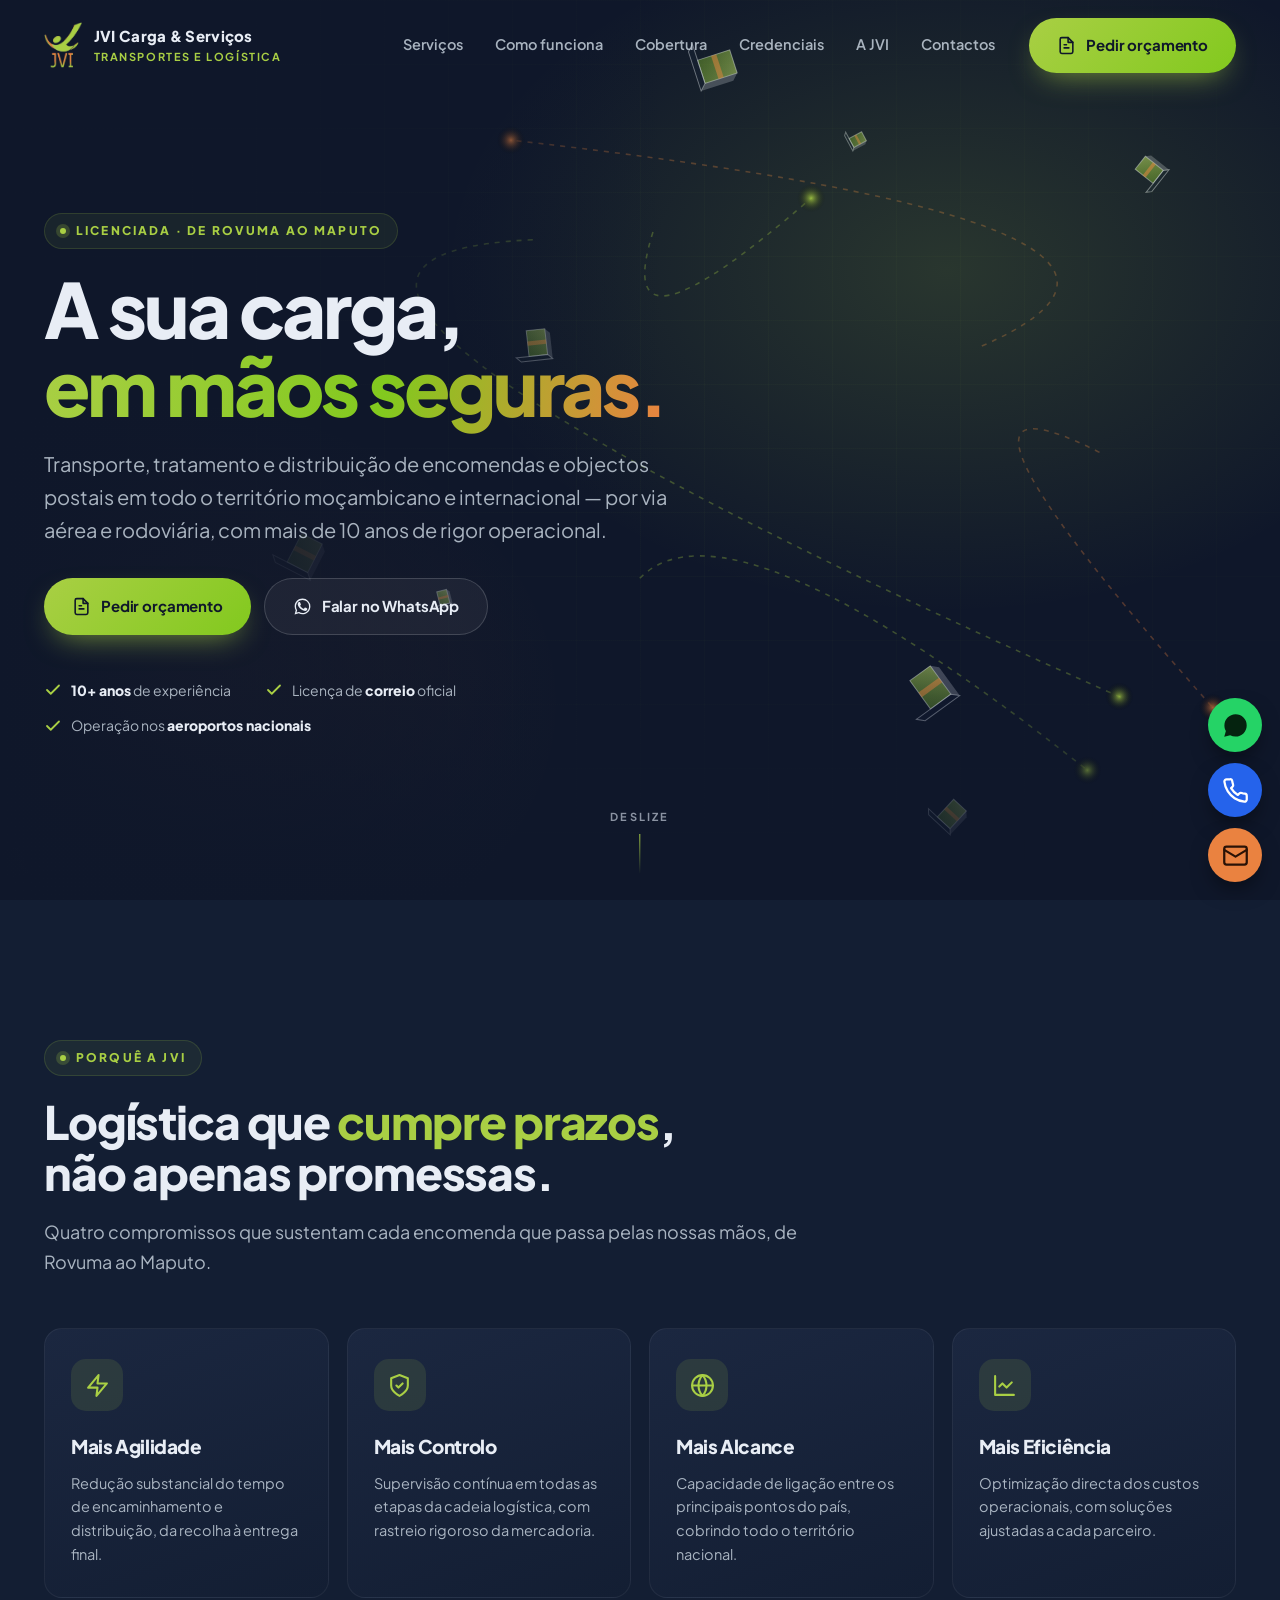
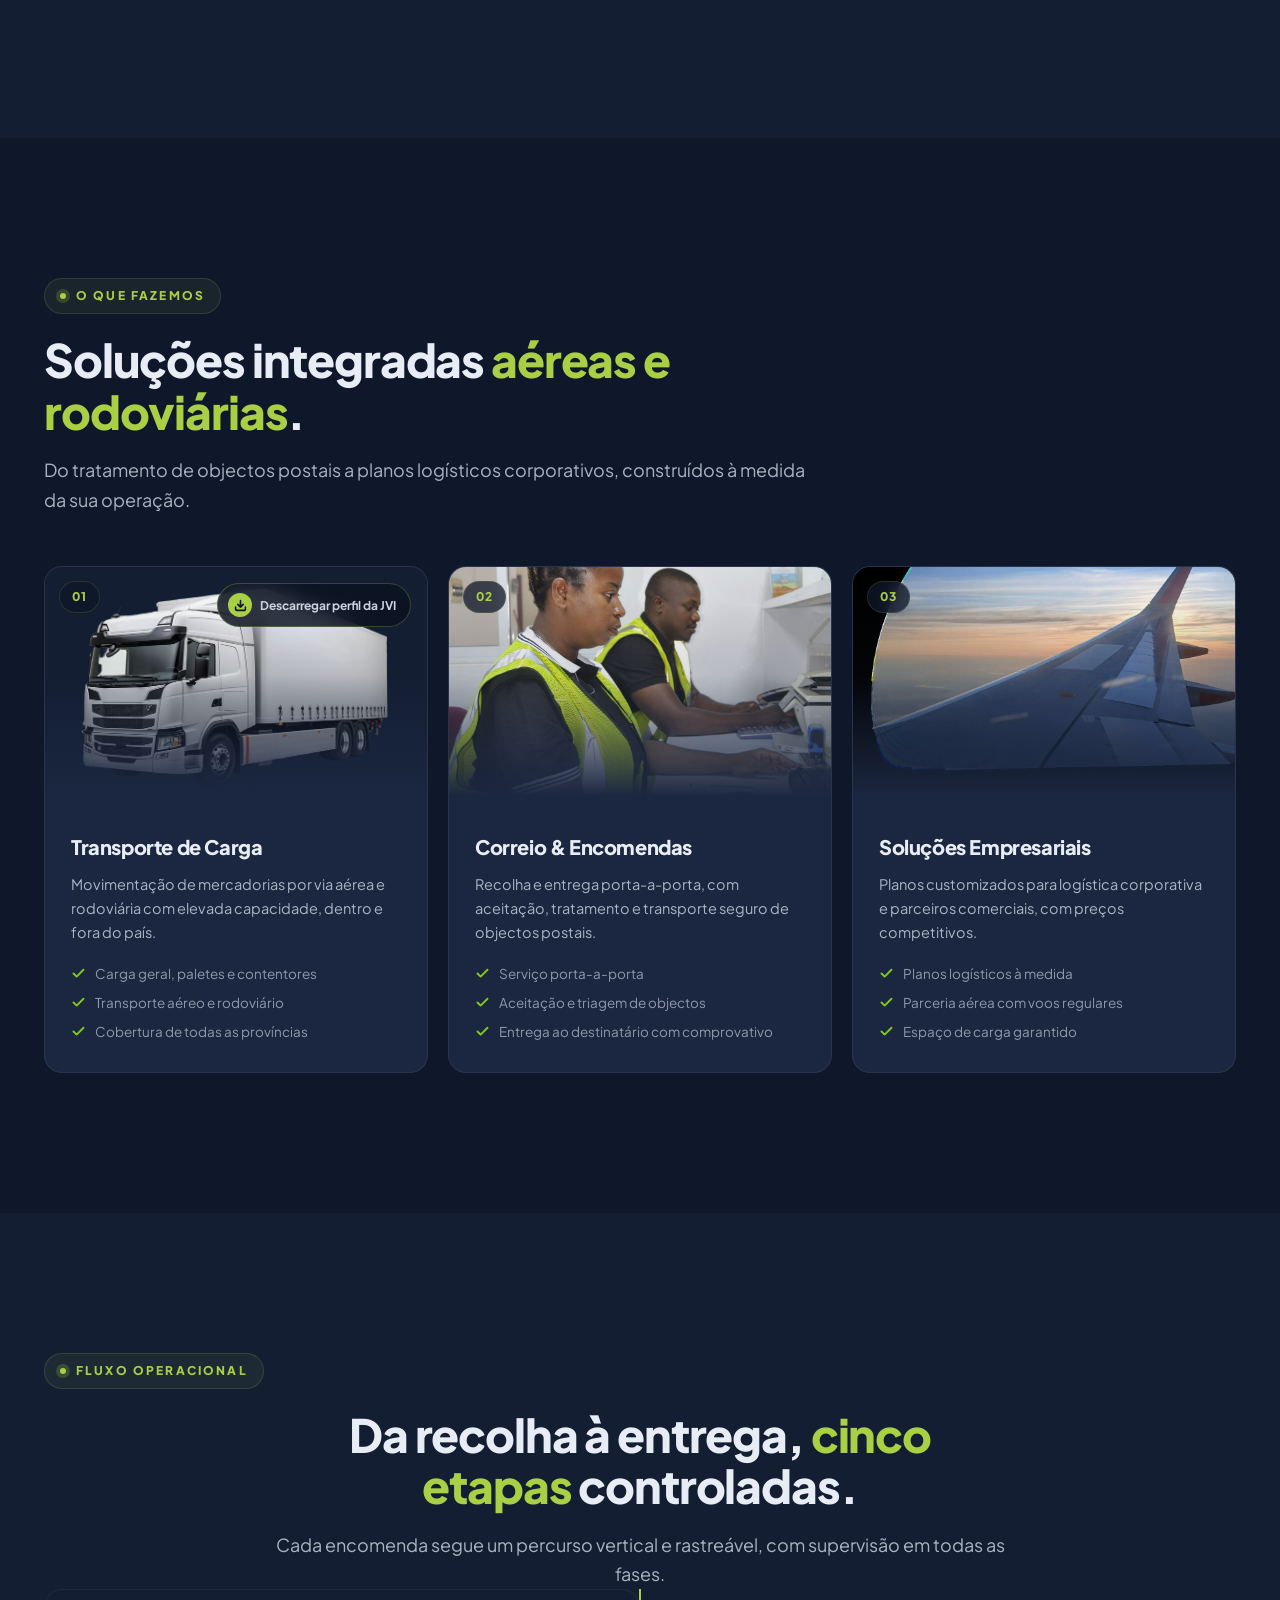
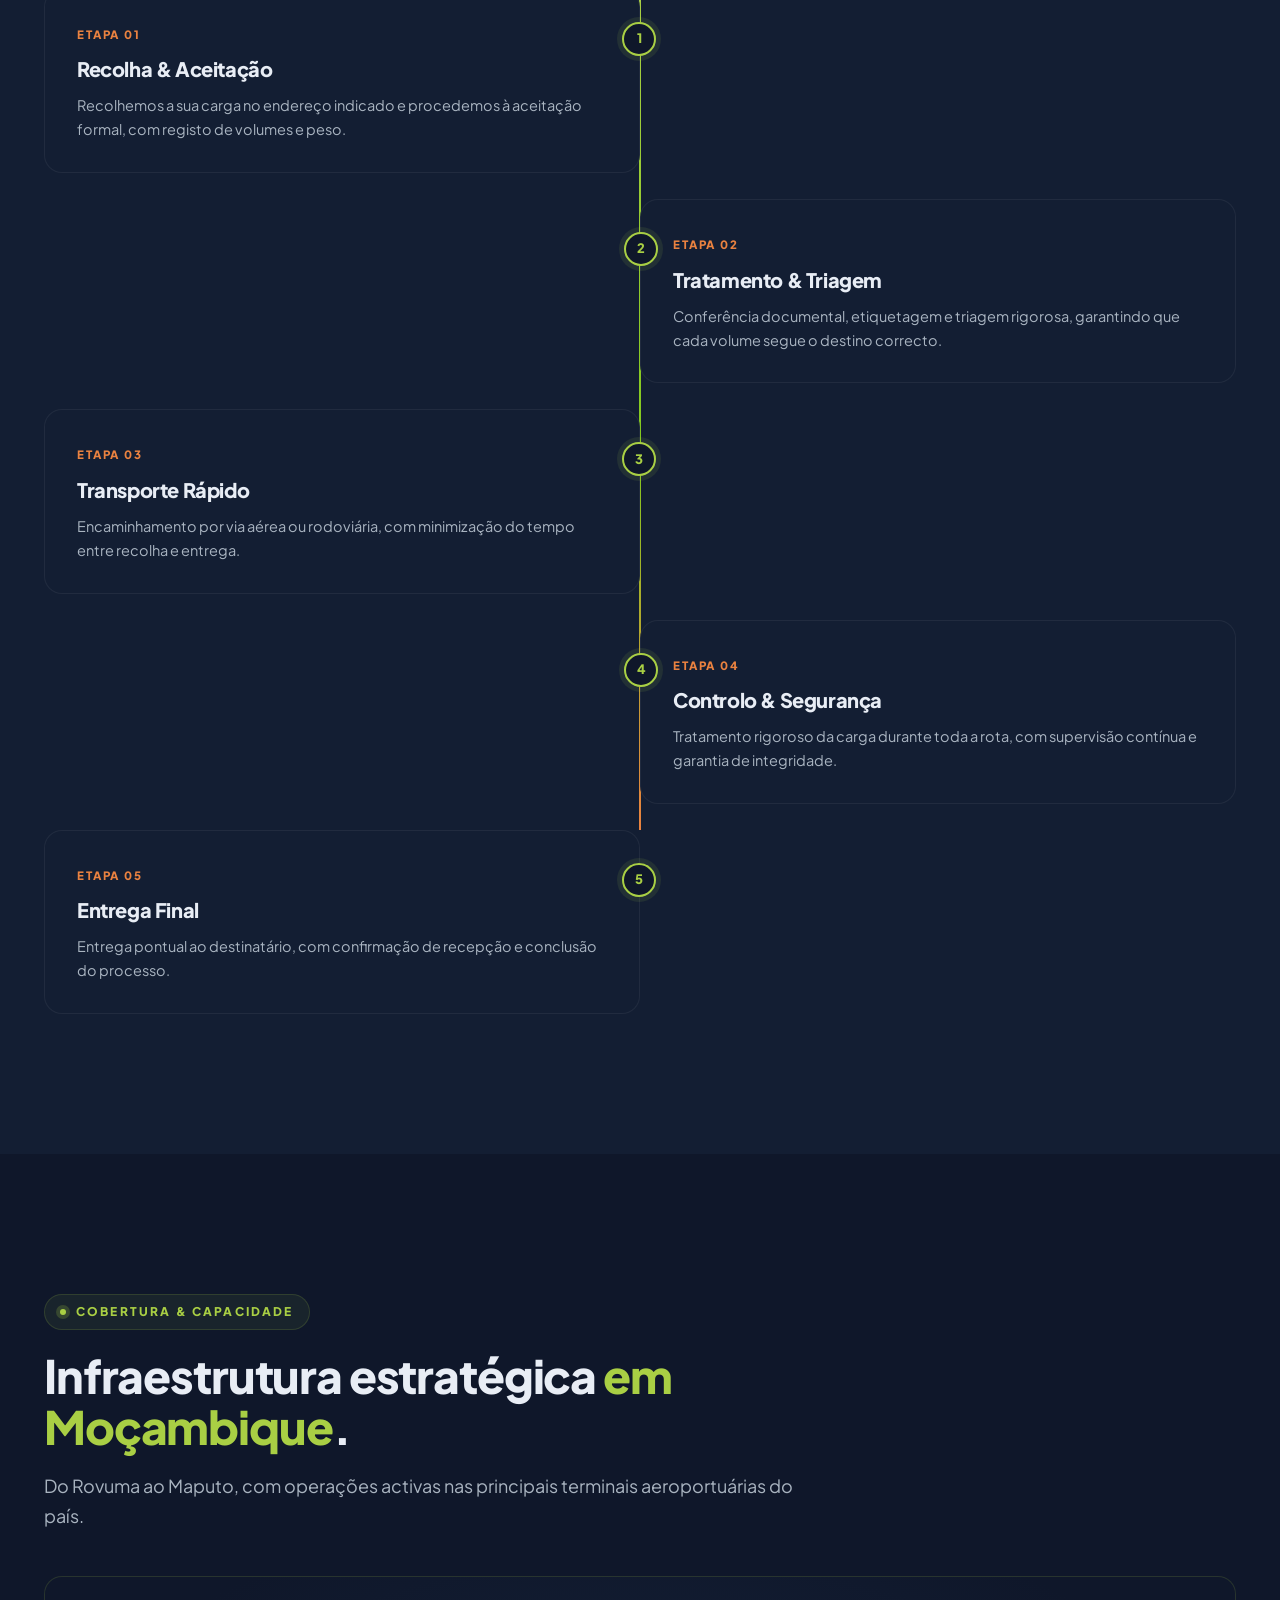
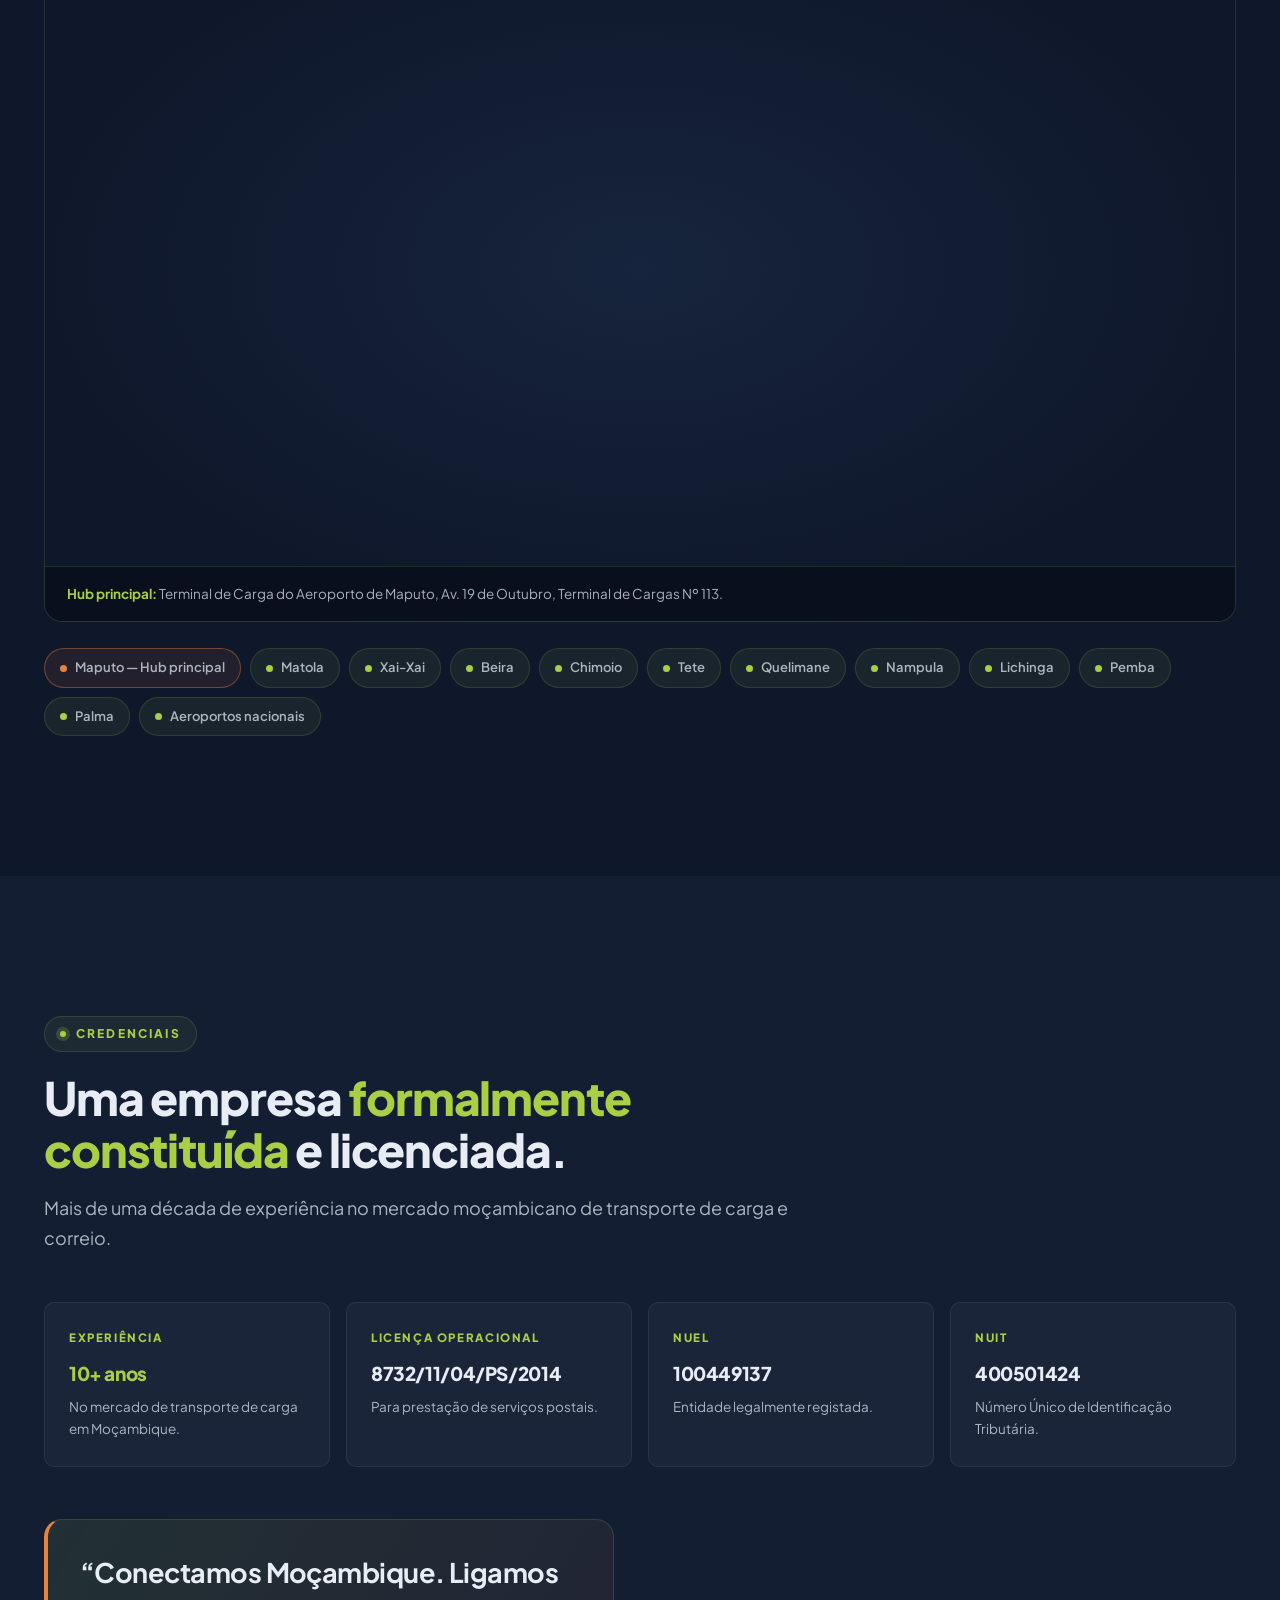
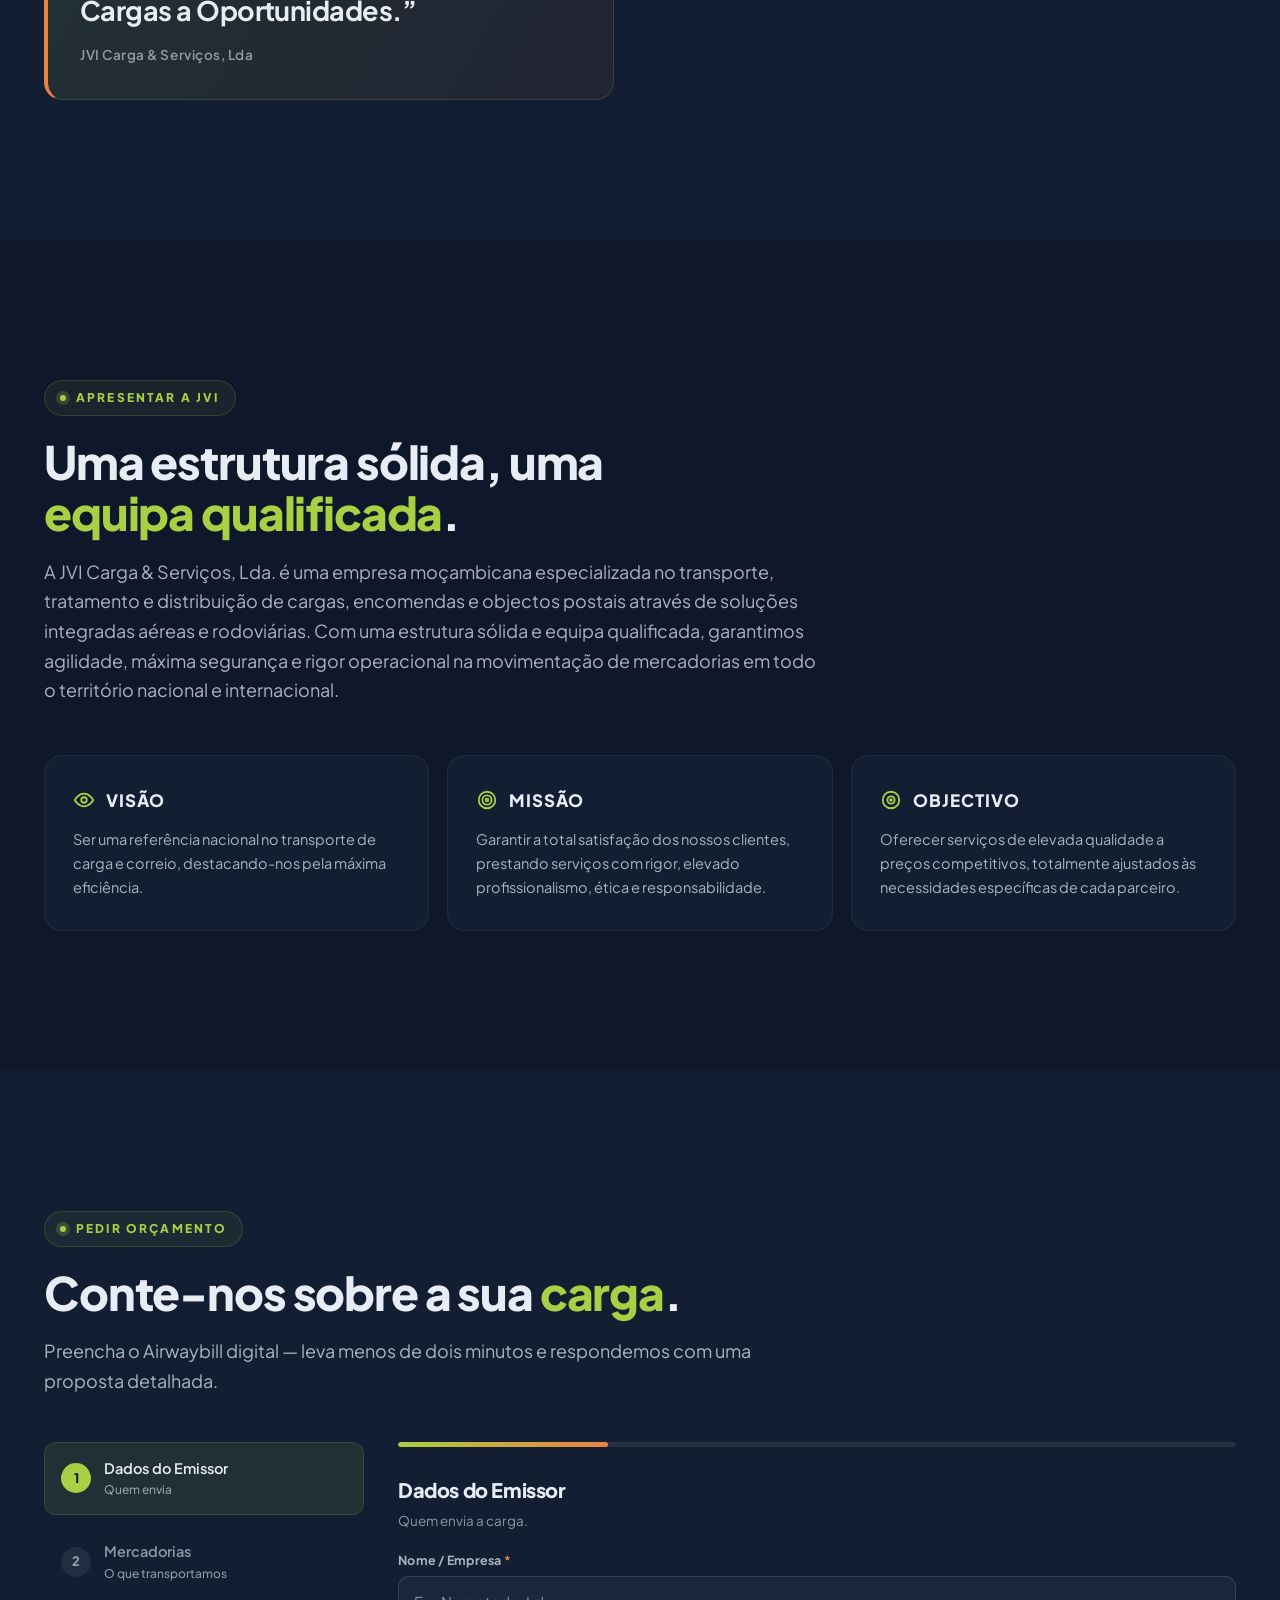
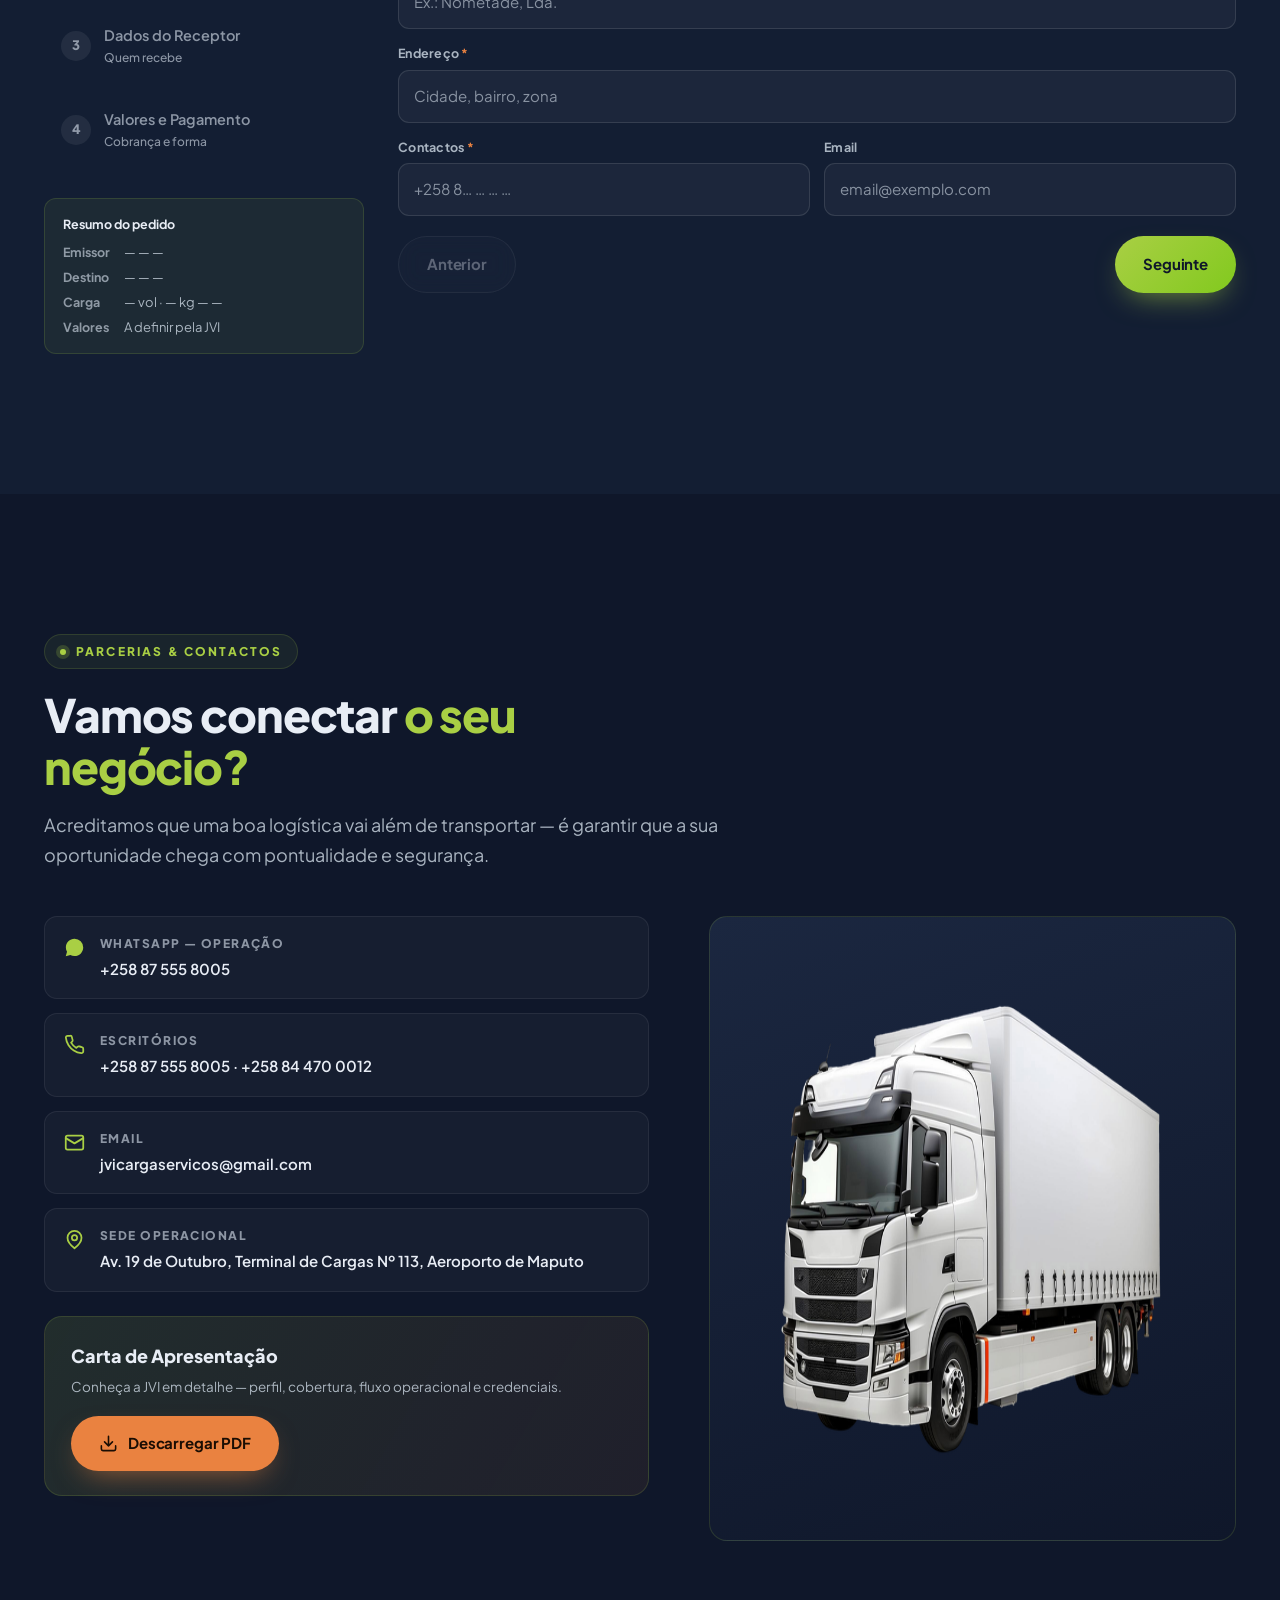
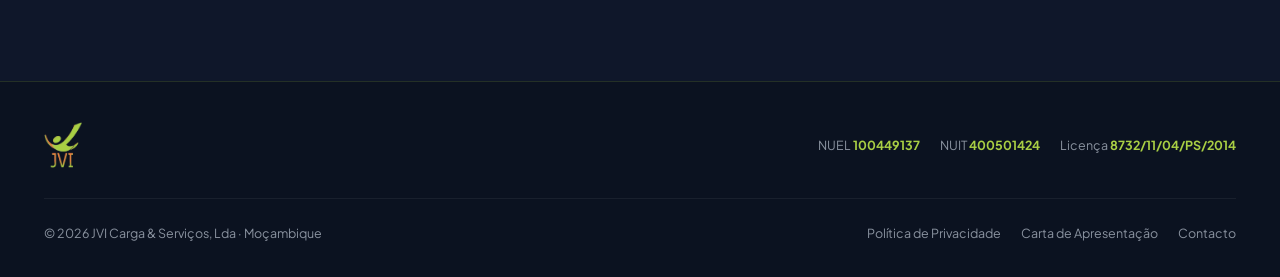
==== commit e4c61fef: "Mapa de Mocambique com fronteiras reais e formulario sem scroll Mapa - Substitui o contorno desenhad" ====
--- a/index.html
+++ b/index.html
@@ -494,6 +494,18 @@
         <span class="orc-passo-btn__n">4</span>
         <span class="orc-passo-btn__t">Valores e Pagamento<span class="orc-passo-btn__d">Cobrança e forma</span></span>
       </button>
+
+      <!-- O resumo vive na coluna lateral: atualiza-se a cada passo e
+           poupa cerca de 200px de altura na coluna do formulario. -->
+      <div class="resumo" data-resumo>
+        <b>Resumo do pedido</b>
+        <dl>
+          <dt>Emissor</dt><dd data-res="emissor">—</dd>
+          <dt>Destino</dt><dd data-res="destino">—</dd>
+          <dt>Carga</dt><dd data-res="carga">—</dd>
+          <dt>Valores</dt><dd data-res="valores">—</dd>
+        </dl>
+      </div>
     </div>
 
     <!-- Formulário -->
@@ -608,7 +620,7 @@
       <fieldset class="form-seccao" data-seccao="3">
         <h3>Valores e Forma de Pagamento</h3>
         <p>Valores estimados e forma de liquidação preferida.</p>
-        <div class="campos campos--2">
+        <div class="campos campos--3">
           <div class="campo" data-campo="valor_cobrar">
             <label for="valor_cobrar">Valor a Cobrar (MZN)</label>
             <input id="valor_cobrar" name="valor_cobrar" type="number" min="0" step="0.01" placeholder="0.00">
@@ -623,7 +635,7 @@
           </div>
           <div class="campo campo--largo">
             <label>Forma de pagamento</label>
-            <div class="radio">
+            <div class="radio radio--pagamento">
               <label><input type="radio" name="pagamento" value="Numerário" checked> Numerário</label>
               <label><input type="radio" name="pagamento" value="Cheque"> Cheque</label>
               <label><input type="radio" name="pagamento" value="Transferência Bancária"> Transferência Bancária</label>
@@ -652,7 +664,7 @@
 
         <div class="canais">
           <h4>Como quer enviar o pedido?</h4>
-          <div class="radio">
+          <div class="radio radio--canal">
             <label><input type="radio" name="canal" value="ambos" checked>
               <svg viewBox="0 0 24 24" fill="none" stroke="currentColor" stroke-width="2" stroke-linecap="round" stroke-linejoin="round" aria-hidden="true"><path d="M22 2 11 13M22 2l-7 20-4-9-9-4 20-7z"/></svg>
               WhatsApp + Email <span style="font-size:12px;color:var(--texto-fraco)">(recomendado)</span>
@@ -673,19 +685,8 @@
           <label for="consentimento">Li e aceito a <a href="#" data-legal="privacidade">Política de Privacidade</a> da JVI Carga &amp; Serviços, e autorizo o tratamento dos dados indicados para efeitos de orçamento e contacto comercial. <span style="color:var(--laranja)">*</span></label>
         </div>
 
-        <div class="resumo" id="resumo">
-          <b>Resumo do pedido</b>
-          <dl>
-            <dt>Emissor</dt><dd data-res="emissor">—</dd>
-            <dt>Carga</dt><dd data-res="carga">—</dd>
-            <dt>Destino</dt><dd data-res="destino">—</dd>
-            <dt>Valores</dt><dd data-res="valores">—</dd>
-          </dl>
-        </div>
-
         <div class="estado-envio" data-estado role="status" aria-live="polite"></div>
       </fieldset>
-
       <div class="form-nav">
         <button class="btn btn--vidro" type="button" data-ant disabled>Anterior</button>
         <button class="btn btn--primario" type="button" data-seg>Seguinte</button>
--- a/css/styles.css
+++ b/css/styles.css
@@ -514,12 +514,13 @@
 .form-seccao[data-ativa="true"] { display: block; animation: entra 0.45s cubic-bezier(0.22, 1, 0.36, 1); }
 @keyframes entra { from { opacity: 0; transform: translateY(14px); } to { opacity: 1; transform: none; } }
 
-.form-seccao h3 { font-size: 22px; font-weight: 800; margin-bottom: 6px; letter-spacing: -0.02em; }
-.form-seccao > p { font-size: 14px; color: var(--texto-fraco); margin-bottom: 24px; }
-
-.campos { display: grid; gap: 16px; }
+.form-seccao h3 { font-size: 20px; font-weight: 800; margin-bottom: 4px; letter-spacing: -0.02em; }
+.form-seccao > p { font-size: 13.5px; color: var(--texto-fraco); margin-bottom: 18px; }
+
+.campos { display: grid; gap: 14px; }
 @media (min-width: 640px) { .campos--2 { grid-template-columns: repeat(2, 1fr); } }
-.campo { display: grid; gap: 7px; }
+@media (min-width: 900px) { .campos--3 { grid-template-columns: repeat(3, 1fr); } }
+.campo { display: grid; gap: 6px; align-content: start; }
 .campo--largo { grid-column: 1 / -1; }
 .campo label { font-size: 12.5px; font-weight: 700; color: var(--texto-suave); letter-spacing: 0.02em; }
 .campo label .ob { color: var(--laranja); }
@@ -529,7 +530,7 @@
   border: 1px solid rgba(255, 255, 255, 0.11); font: inherit; font-size: 15px;
   transition: border-color var(--transicao), background var(--transicao), box-shadow var(--transicao);
 }
-.campo textarea { min-height: 96px; resize: vertical; }
+.campo textarea { min-height: 68px; resize: vertical; }
 .campo select { appearance: none; background-image: url("data:image/svg+xml,%3Csvg xmlns='http://www.w3.org/2000/svg' viewBox='0 0 24 24' fill='none' stroke='%23A9CF44' stroke-width='2.5' stroke-linecap='round'%3E%3Cpath d='m6 9 6 6 6-6'/%3E%3C/svg%3E"); background-repeat: no-repeat; background-position: right 14px center; background-size: 17px; padding-right: 42px; }
 .campo select option { background: var(--base-2); color: var(--texto); }
 .campo input::placeholder, .campo textarea::placeholder { color: rgba(203, 213, 225, 0.62); }
@@ -543,18 +544,24 @@
 .campo__erro { font-size: 12px; color: #FCA5A5; display: none; }
 .campo[data-erro="true"] .campo__erro { display: block; }
 
-.form-nav { display: flex; gap: 12px; justify-content: space-between; margin-top: 28px; }
+.form-nav { display: flex; gap: 12px; justify-content: space-between; margin-top: 20px; }
 .form-nav .btn--vidro[disabled] { opacity: 0.35; pointer-events: none; }
 
 /* Canal de envio */
-.canais { margin-top: 30px; padding-top: 26px; border-top: 1px solid rgba(255, 255, 255, 0.08); }
-.canais h4 { font-size: 15px; font-weight: 800; margin-bottom: 14px; }
-.radio { display: grid; gap: 10px; }
+.canais { margin-top: 20px; padding-top: 18px; border-top: 1px solid rgba(255, 255, 255, 0.08); }
+.canais h4 { font-size: 14px; font-weight: 800; margin-bottom: 11px; }
+.radio { display: grid; gap: 9px; }
+@media (min-width: 360px) { .radio { grid-template-columns: repeat(2, 1fr); } }
 @media (min-width: 620px) { .radio { grid-template-columns: repeat(2, 1fr); } }
+/* Opcoes em linha: poupa altura no passo mais longo do formulario */
+@media (min-width: 780px) {
+  .radio--pagamento { grid-template-columns: repeat(4, 1fr); }
+  .radio--canal { grid-template-columns: repeat(3, 1fr); }
+}
 .radio label {
-  display: flex; align-items: center; gap: 11px; padding: 14px 16px; cursor: pointer;
-  border-radius: 12px; border: 1px solid rgba(255, 255, 255, 0.1);
-  background: rgba(255, 255, 255, 0.03); font-size: 14px; font-weight: 600;
+  display: flex; align-items: center; gap: 10px; padding: 11px 13px; cursor: pointer;
+  border-radius: 11px; border: 1px solid rgba(255, 255, 255, 0.1);
+  background: rgba(255, 255, 255, 0.03); font-size: 13.5px; font-weight: 600;
   transition: all var(--transicao);
 }
 .radio label:hover { border-color: rgba(169, 207, 68, 0.35); }
@@ -563,10 +570,15 @@
 .radio svg { width: 19px; height: 19px; flex: none; }
 
 .resumo {
-  margin-top: 24px; padding: 20px 22px; border-radius: 12px;
+  /* Em coluna unica o resumo ficaria acima do formulario, a empurrar
+     os campos para baixo. So aparece quando ha coluna lateral. */
+  display: none;
+  margin-top: 22px; padding: 15px 18px; border-radius: 12px;
   background: rgba(169, 207, 68, 0.07); border: 1px solid var(--linha);
-  font-size: 14px; line-height: 1.8; color: var(--texto-suave);
-}
+  font-size: 13px; line-height: 1.6; color: var(--texto-suave);
+}
+@media (min-width: 1000px) { .resumo { display: block; } }
+.resumo > b { display: block; margin-bottom: 8px; font-size: 12.5px; }
 .resumo b { color: var(--texto); font-weight: 700; }
 .resumo dl { display: grid; grid-template-columns: auto 1fr; gap: 4px 14px; }
 .resumo dt { color: var(--texto-fraco); font-size: 12.5px; font-weight: 700; }
--- a/css/privacidade.css
+++ b/css/privacidade.css
@@ -35,10 +35,10 @@
 
 /* Recolha de consentimento junto ao botão de envio */
 .consent {
-  display: flex; gap: 11px; align-items: flex-start;
-  margin-top: 22px; padding: 15px 17px; border-radius: 12px;
+  display: flex; gap: 10px; align-items: flex-start;
+  margin-top: 16px; padding: 12px 15px; border-radius: 12px;
   background: rgba(255, 255, 255, 0.03); border: 1px solid rgba(255, 255, 255, 0.08);
-  font-size: 13px; color: var(--texto-fraco); line-height: 1.6;
+  font-size: 12.5px; color: var(--texto-fraco); line-height: 1.55;
 }
 .consent input { accent-color: var(--verde); width: 17px; height: 17px; flex: none; margin-top: 1px; }
 .consent a { color: var(--verde); text-decoration: underline; text-underline-offset: 2px; }
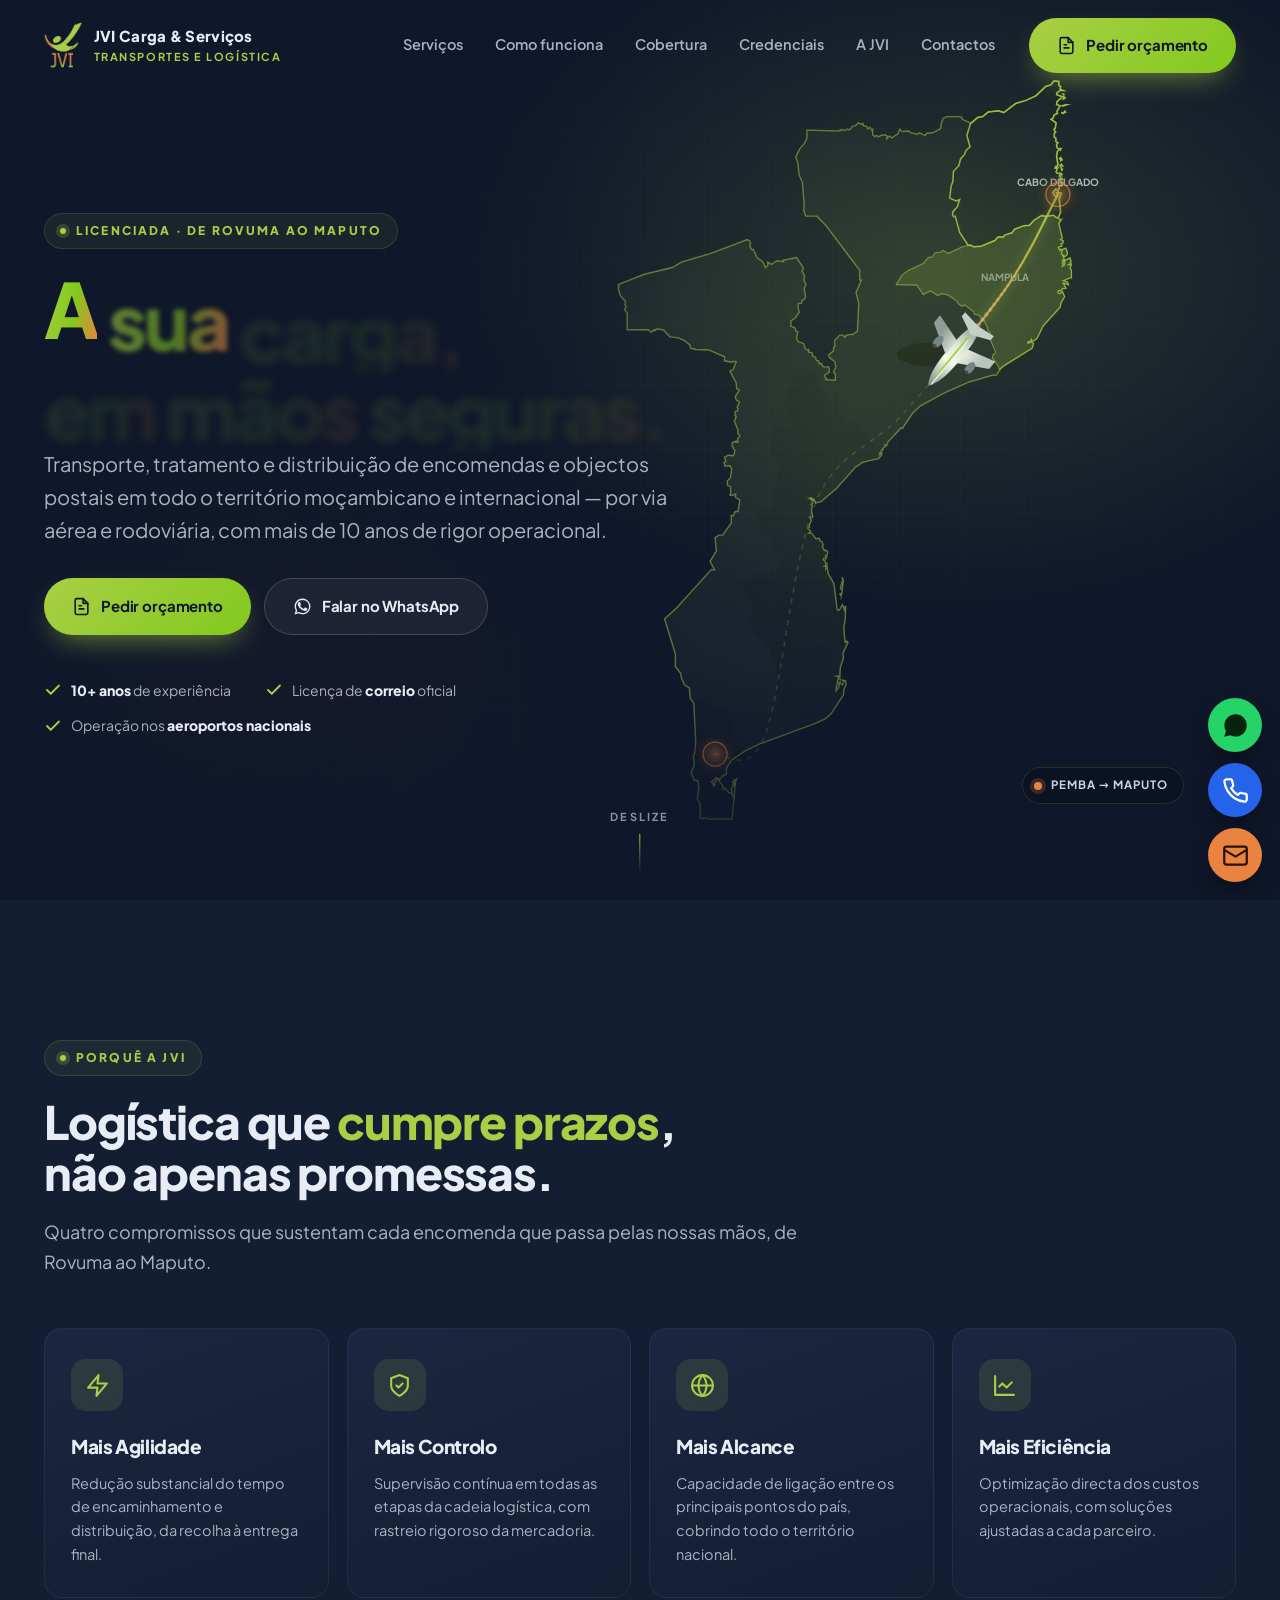
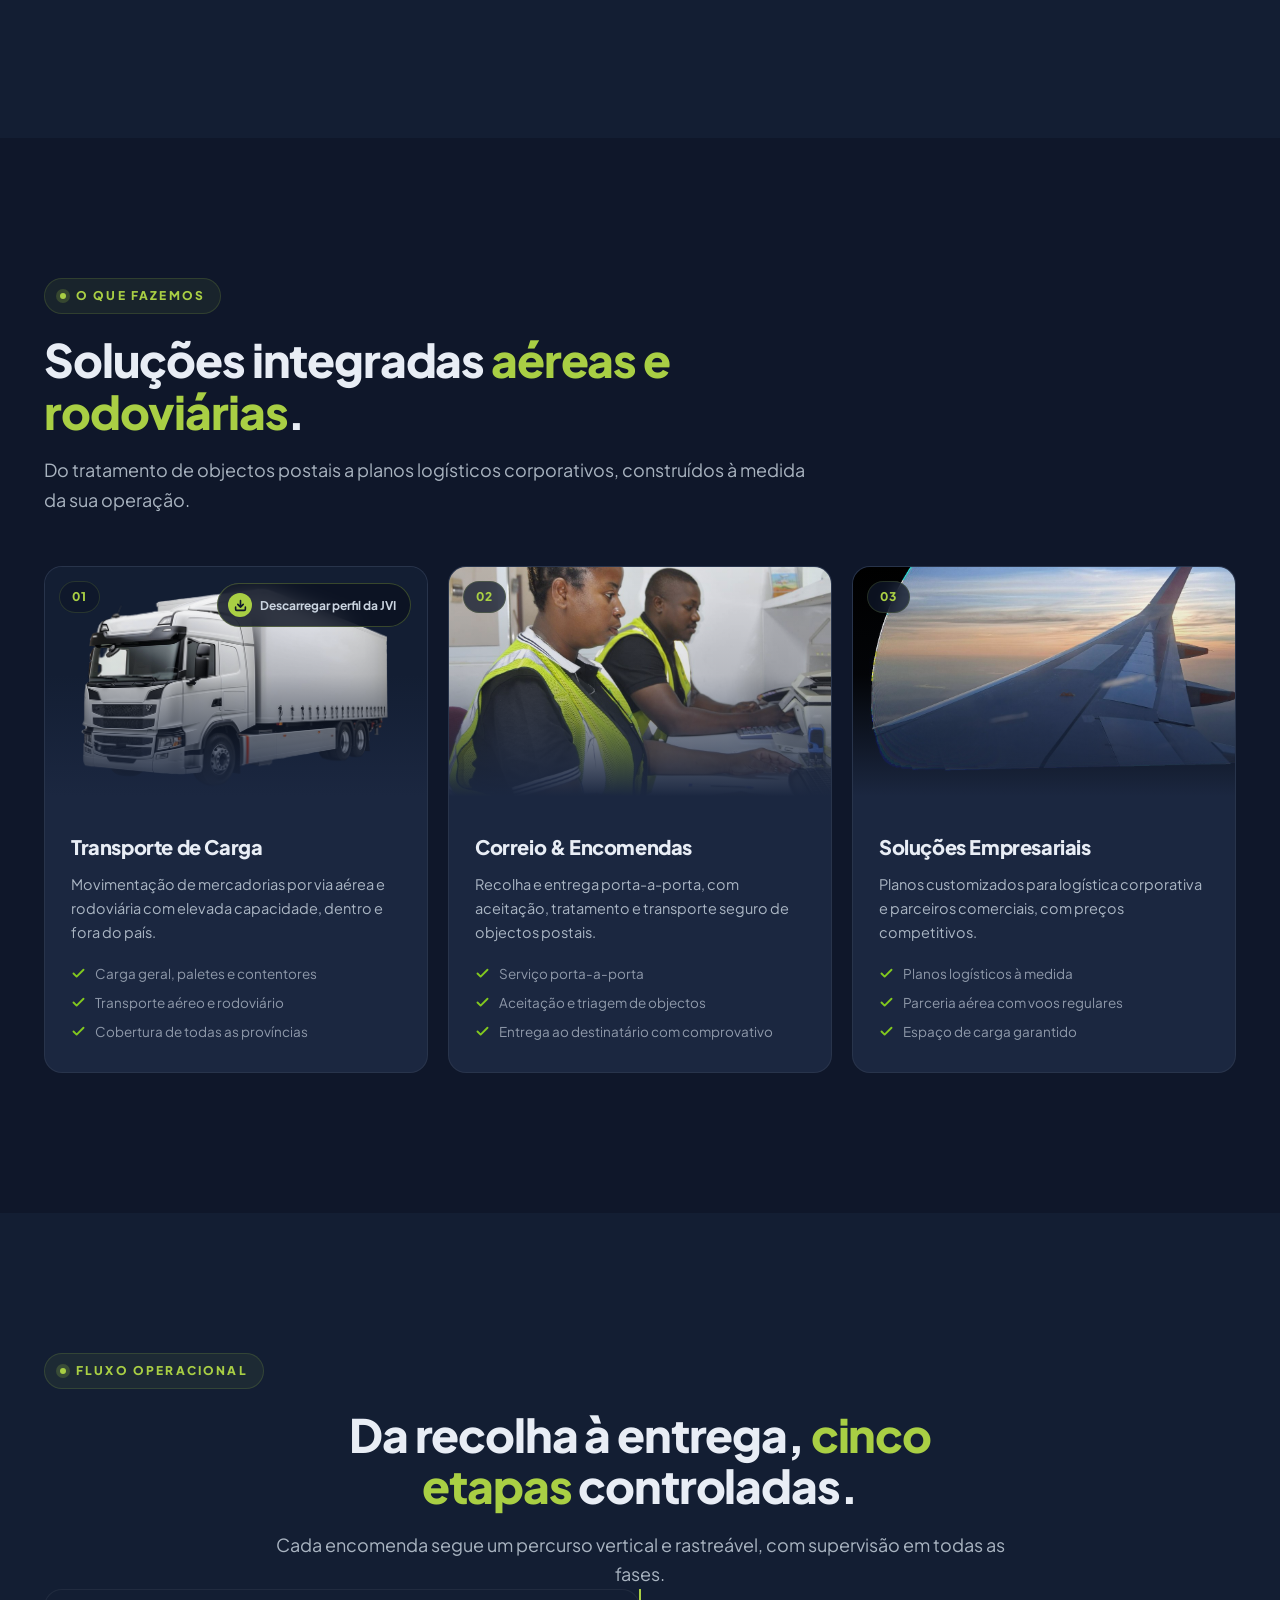
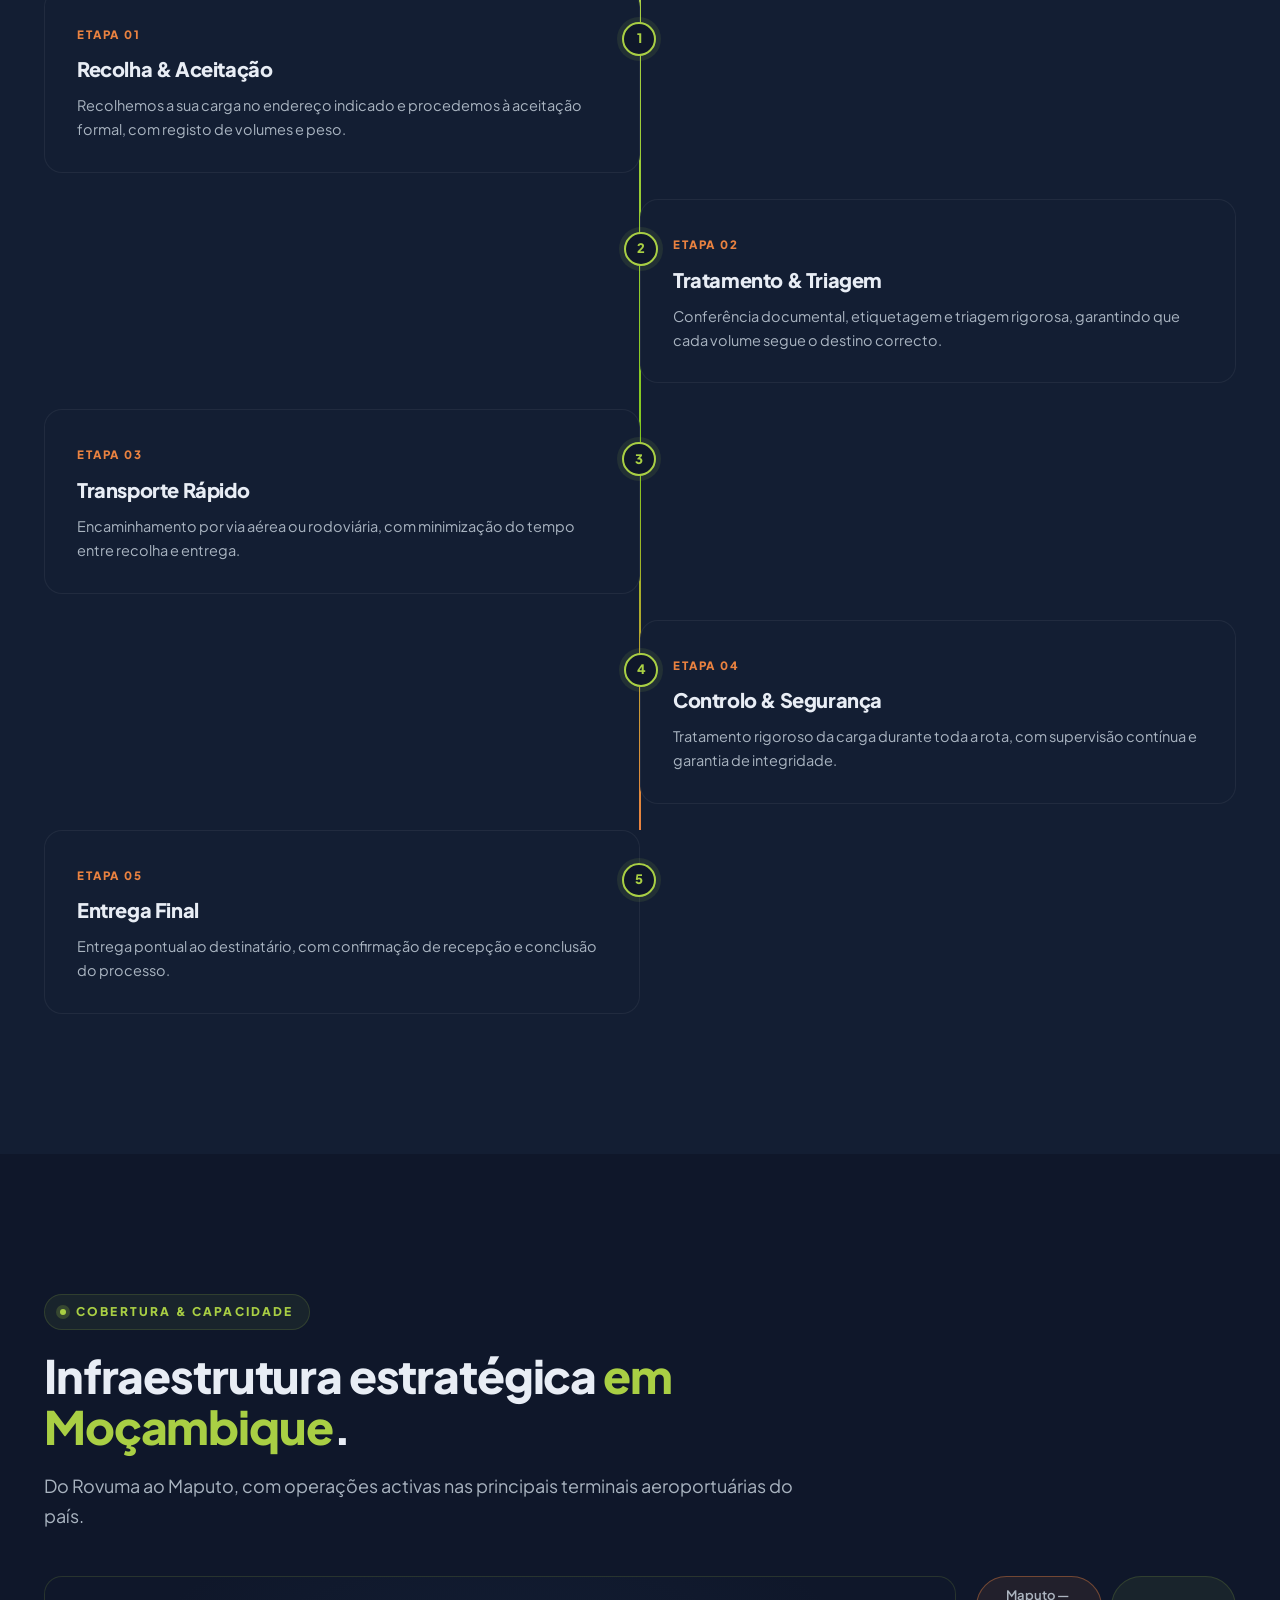
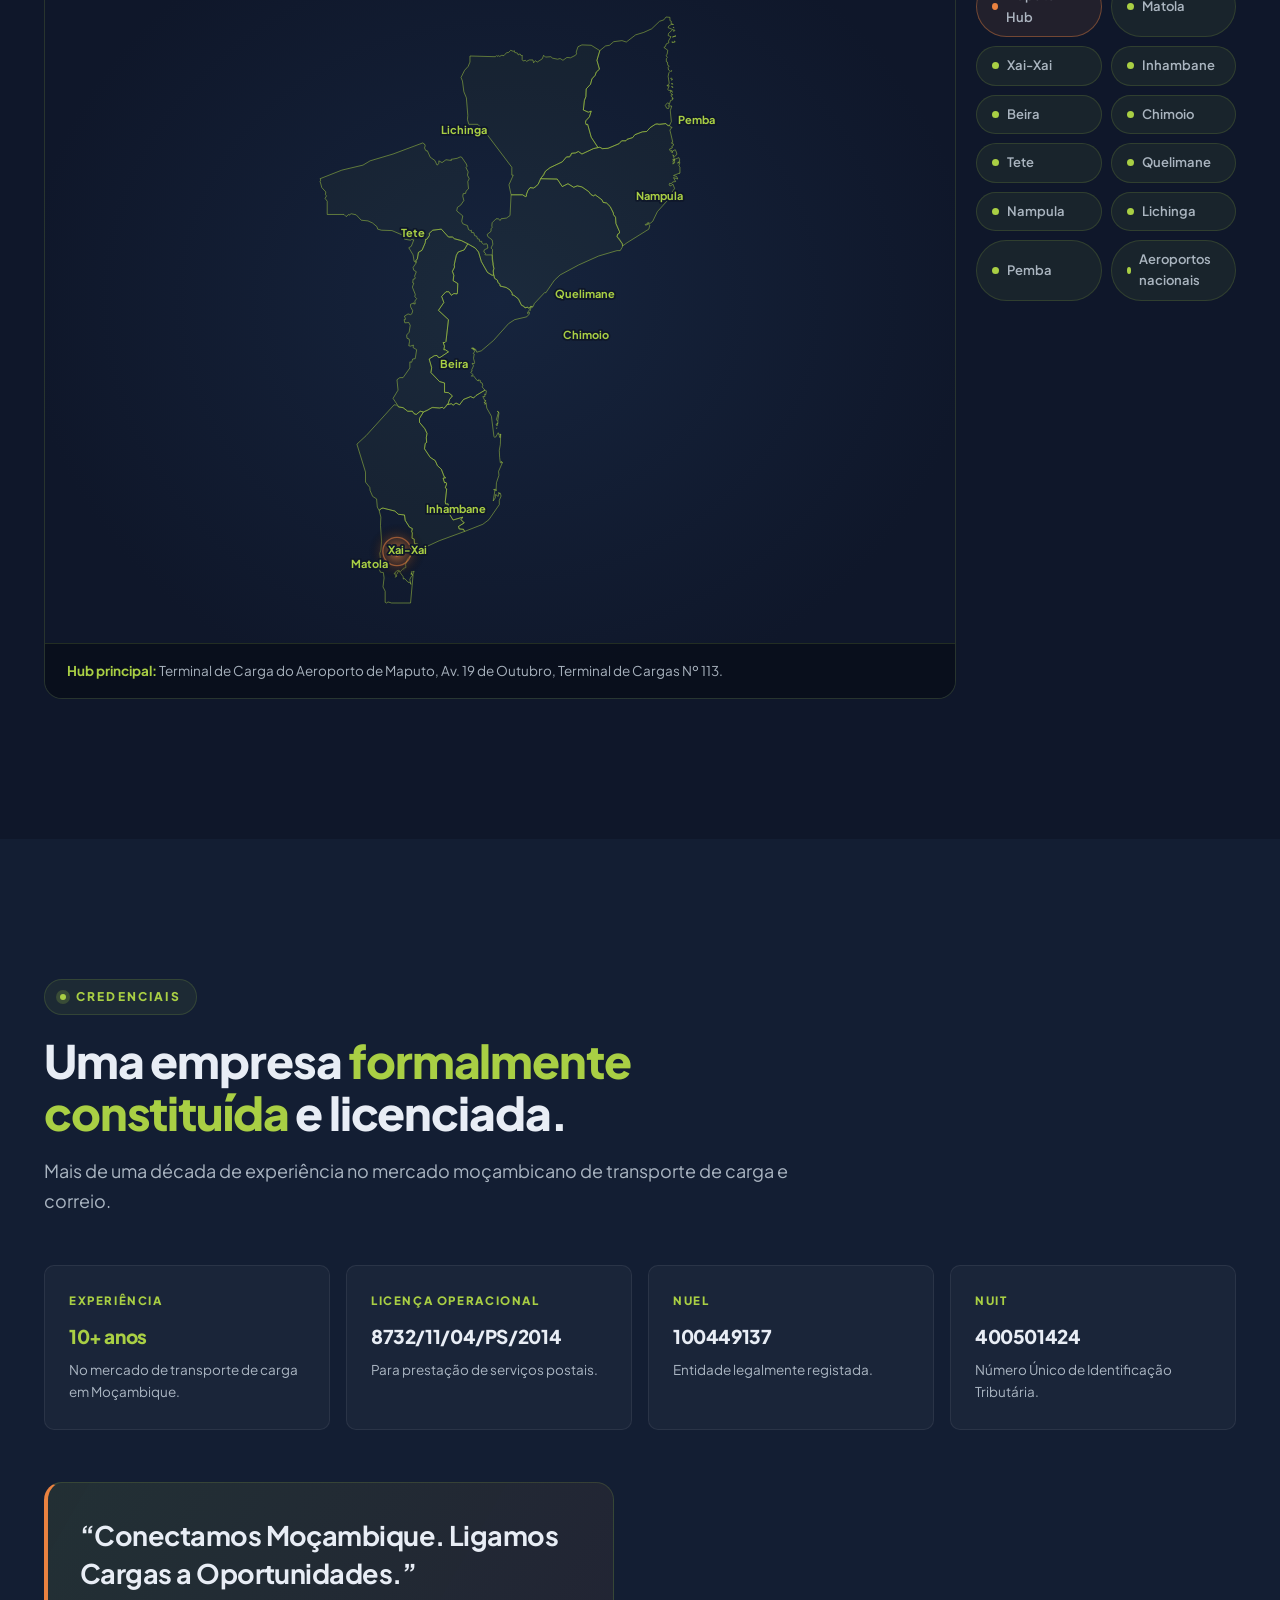
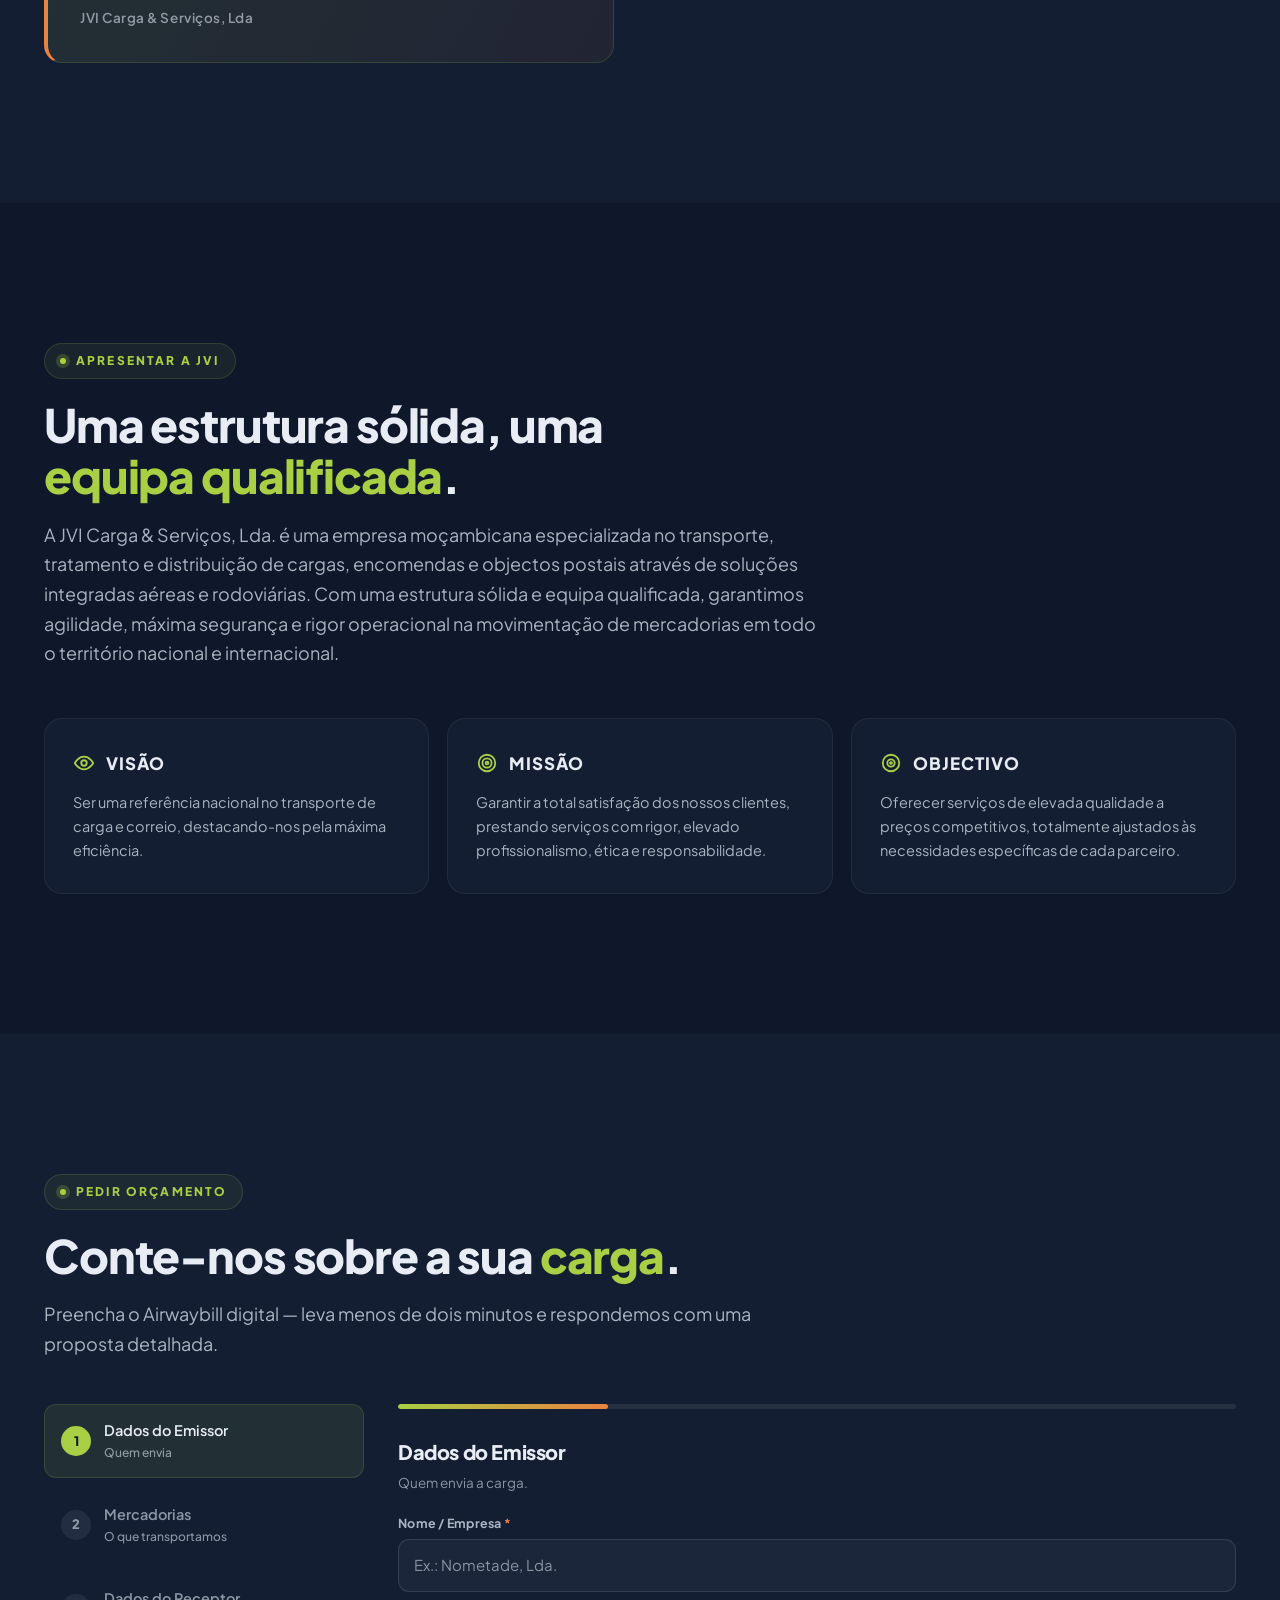
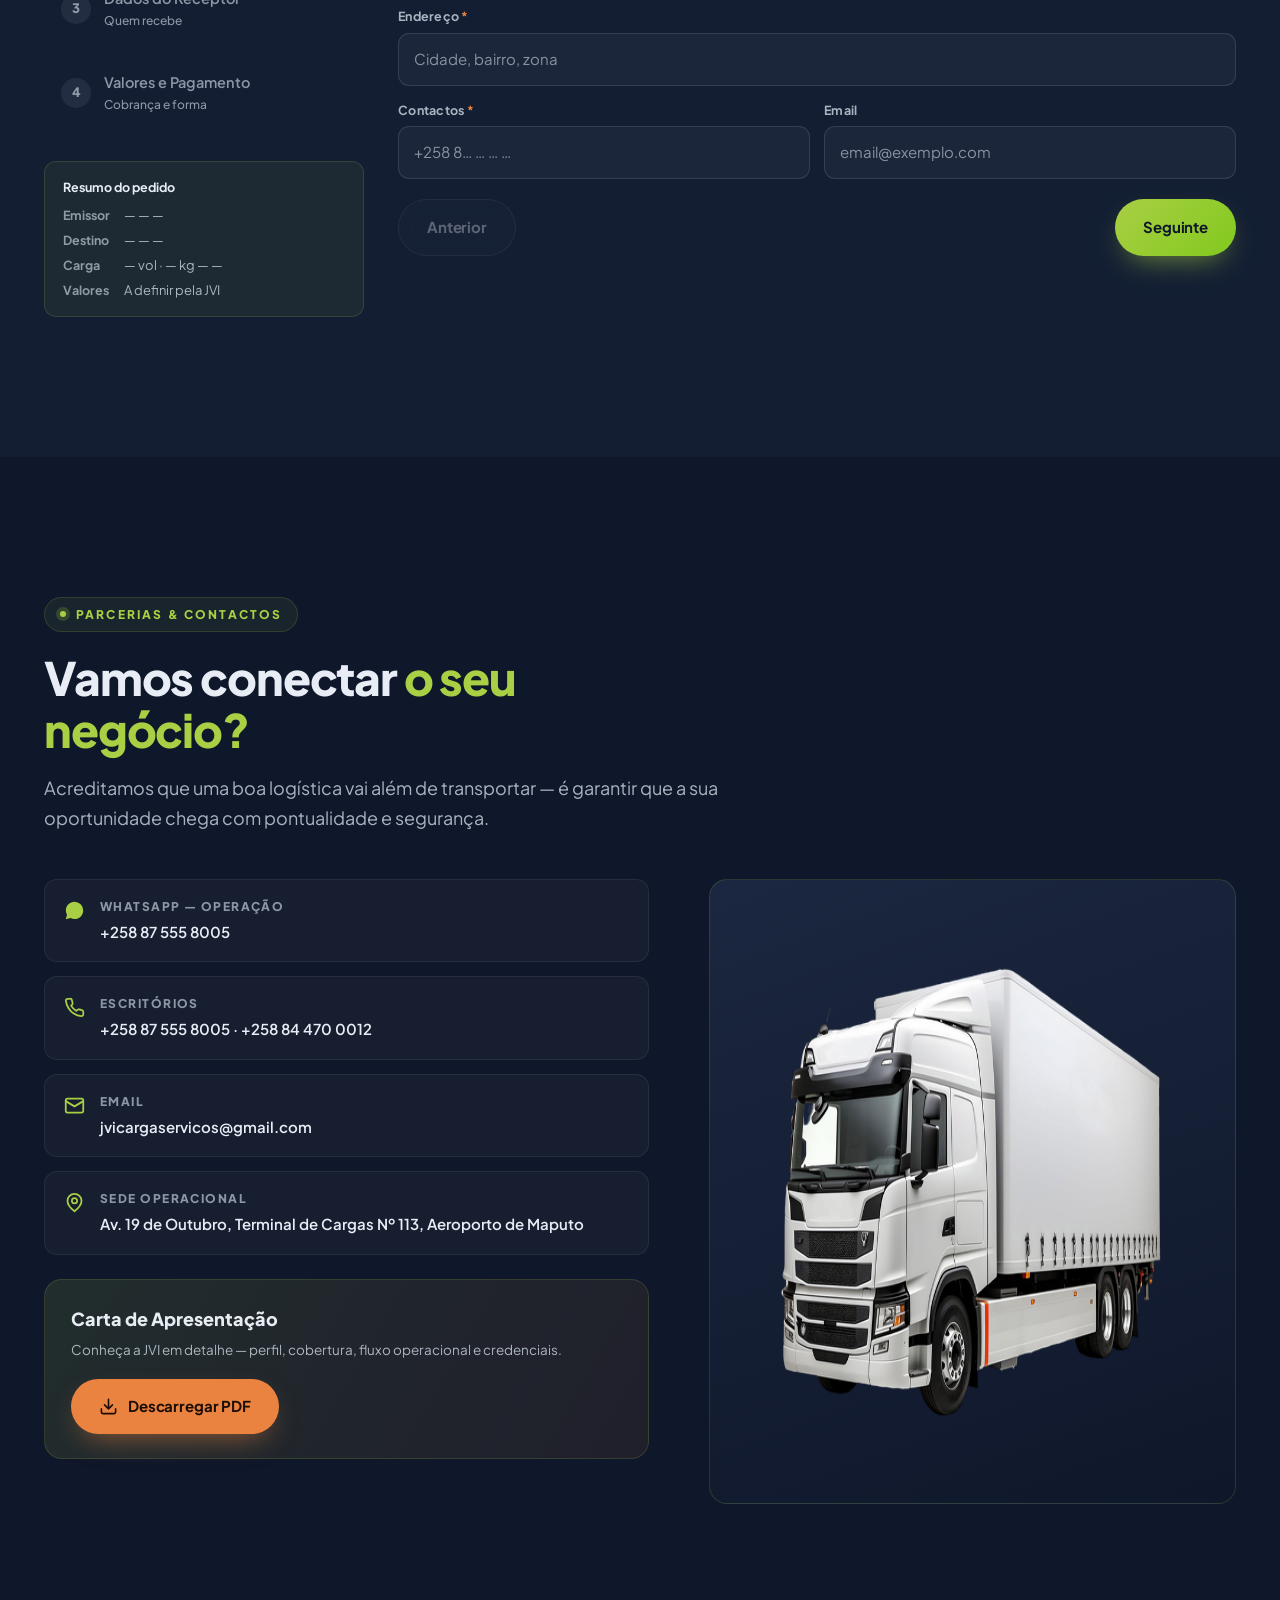
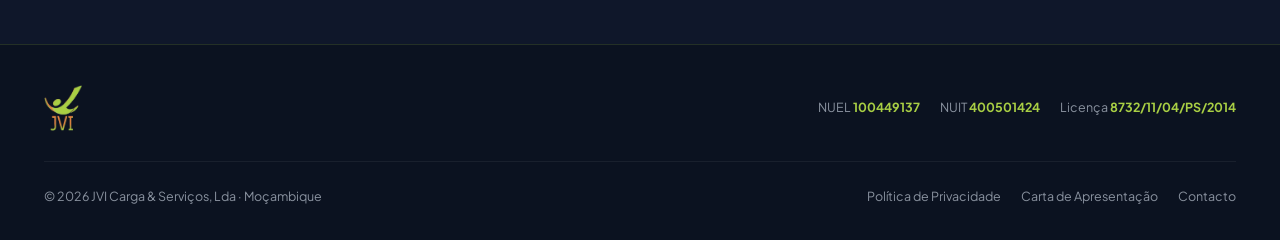
==== commit 37cddd33: "Hero 3D: voo da carga de Pemba ao Maputo, com o titulo a acompanhar Cena - Aviao de carga parte de P" ====
--- a/index.html
+++ b/index.html
@@ -84,7 +84,14 @@
     <div class="hero__conteudo">
       <span class="etiqueta">Licenciada · De Rovuma ao Maputo</span>
 
-      <h1>A sua carga,<br><em>em mãos seguras.</em></h1>
+      <h1>
+        <span class="h1linha">
+          <span class="pal" style="--i:0">A</span> <span class="pal" style="--i:1">sua</span> <span class="pal" style="--i:2">carga,</span>
+        </span>
+        <span class="h1linha">
+          <span class="pal verde" style="--i:3">em</span> <span class="pal verde" style="--i:4">mãos</span> <span class="pal verde" style="--i:5">seguras.</span>
+        </span>
+      </h1>
 
       <p class="hero__lead">Transporte, tratamento e distribuição de encomendas e objectos postais em todo o território moçambicano e internacional — por via aérea e rodoviária, com mais de 10 anos de rigor operacional.</p>
 
@@ -115,6 +122,11 @@
       </div>
     </div>
   </div>
+
+  <p class="hero__rota" id="heroRota" aria-hidden="true">
+    <span class="hero__rota-ponto"></span>
+    <span id="heroRotaTxt">Pemba → Maputo</span>
+  </p>
 
   <div class="scroll-hint" aria-hidden="true">
     <span>Deslize</span>
@@ -272,25 +284,28 @@
     <p class="subtitulo-seccao">Do Rovuma ao Maputo, com operações activas nas principais terminais aeroportuárias do país.</p>
 
     <div class="mapa-zona revelar">
-      <div class="mapa-caixa">
-        <div class="mapa-grafico">
-          <canvas id="canvasMapa" aria-label="Mapa de Moçambique com as rotas da JVI" role="img"></canvas>
-        </div>
-        <p class="mapa-aviso"><b>Hub principal:</b> Terminal de Carga do Aeroporto de Maputo, Av. 19 de Outubro, Terminal de Cargas Nº 113.</p>
-      </div>
-      <div class="rotas" id="rotasLista">
-        <span class="rota rota--hub">Maputo — Hub principal</span>
-        <span class="rota">Matola</span>
-        <span class="rota">Xai-Xai</span>
-        <span class="rota">Beira</span>
-        <span class="rota">Chimoio</span>
-        <span class="rota">Tete</span>
-        <span class="rota">Quelimane</span>
-        <span class="rota">Nampula</span>
-        <span class="rota">Lichinga</span>
-        <span class="rota">Pemba</span>
-        <span class="rota">Palma</span>
-        <span class="rota">Aeroportos nacionais</span>
+      <div class="mapa-lado">
+        <div class="mapa-caixa">
+          <div class="mapa-grafico">
+            <canvas id="canvasMapa" aria-label="Mapa de Moçambique com as rotas da JVI" role="img"></canvas>
+          </div>
+          <p class="mapa-aviso"><b>Hub principal:</b> Terminal de Carga do Aeroporto de Maputo, Av. 19 de Outubro, Terminal de Cargas Nº 113.</p>
+        </div>
+
+        <div class="rotas" id="rotasLista">
+          <span class="rota rota--hub">Maputo — Hub</span>
+          <span class="rota">Matola</span>
+          <span class="rota">Xai-Xai</span>
+          <span class="rota">Inhambane</span>
+          <span class="rota">Beira</span>
+          <span class="rota">Chimoio</span>
+          <span class="rota">Tete</span>
+          <span class="rota">Quelimane</span>
+          <span class="rota">Nampula</span>
+          <span class="rota">Lichinga</span>
+          <span class="rota">Pemba</span>
+          <span class="rota">Aeroportos nacionais</span>
+        </div>
       </div>
     </div>
   </div>
--- a/css/styles.css
+++ b/css/styles.css
@@ -410,12 +410,16 @@
    COBERTURA — mapa
    ========================================================= */
 .mapa-zona { position: relative; margin-top: 46px; }
+.mapa-lado { display: grid; gap: 20px; }
+@media (min-width: 900px) {
+  .mapa-lado { grid-template-columns: minmax(0, 1fr) 260px; align-items: start; }
+}
 .mapa-caixa {
   position: relative; border-radius: var(--raio); overflow: hidden;
   background: radial-gradient(ellipse at 50% 45%, #16243D 0%, var(--base) 74%);
   border: 1px solid var(--linha);
 }
-.mapa-grafico { height: clamp(430px, 46vw, 600px); }
+.mapa-grafico { height: clamp(440px, 52vw, 700px); }
 .mapa-caixa canvas { width: 100%; height: 100%; }
 .mapa-aviso {
   padding: 16px 22px; background: rgba(9, 15, 28, 0.92);
@@ -424,6 +428,7 @@
 .mapa-aviso b { color: var(--verde); }
 
 .rotas { display: flex; flex-wrap: wrap; gap: 9px; margin-top: 26px; }
+@media (min-width: 900px) { .rotas { display: grid; grid-template-columns: 1fr 1fr; margin-top: 0; } }
 .rota {
   display: inline-flex; align-items: center; gap: 8px;
   padding: 8px 15px; border-radius: 100px; font-size: 13px; font-weight: 600;
@@ -728,6 +733,44 @@
 .hero.pronto .hero__conteudo > *:nth-child(4) { animation-delay: 0.46s; }
 @keyframes heroEntra { to { opacity: 1; transform: none; } }
 
+/* Palavras do titulo: cada uma acende quando o aviao passa
+   pela provincia correspondente. O JS escreve --p (0..1) em cada. */
+.hero h1 { display: grid; gap: 0 0.28em; }
+.h1linha { display: block; white-space: nowrap; }
+.pal {
+  display: inline-block;
+  opacity: calc(0.12 + 0.88 * var(--p, 1));
+  filter: blur(calc((1 - var(--p, 1)) * 5px));
+  transform: translateY(calc((1 - var(--p, 1)) * 0.32em));
+  transition: opacity .5s cubic-bezier(0.22, 1, 0.36, 1),
+              filter .5s cubic-bezier(0.22, 1, 0.36, 1),
+              transform .5s cubic-bezier(0.22, 1, 0.36, 1);
+  background: linear-gradient(100deg, var(--verde) 0%, var(--verde-escuro) 55%, var(--laranja) 100%);
+  -webkit-background-clip: text; background-clip: text;
+  color: transparent;
+}
+.pal--feio { color: transparent; }
+
+/* Etiqueta da rota, canto inferior direito do hero */
+.hero__rota {
+  position: absolute; z-index: 3; right: 96px; bottom: 96px;
+  display: flex; align-items: center; gap: 9px;
+  padding: 8px 15px 8px 11px; border-radius: 100px;
+  background: rgba(11, 18, 32, 0.72); backdrop-filter: blur(10px);
+  border: 1px solid var(--linha);
+  font-size: 11.5px; font-weight: 700; letter-spacing: 0.09em; text-transform: uppercase;
+  color: var(--claro);
+  opacity: 0; transition: opacity .6s 1.2s;
+}
+.hero.pronto .hero__rota { opacity: 1; }
+.hero__rota-ponto {
+  width: 8px; height: 8px; border-radius: 50%;
+  background: var(--laranja); box-shadow: 0 0 0 4px rgba(234, 130, 64, 0.2);
+  animation: pulsaPonto 1.8s ease-in-out infinite;
+}
+@keyframes pulsaPonto { 50% { box-shadow: 0 0 0 9px rgba(234, 130, 64, 0); } }
+@media (max-width: 760px) { .hero__rota { display: none; } }
+
 @media (prefers-reduced-motion: reduce) {
   html { scroll-behavior: auto; }
   *, *::before, *::after { animation-duration: 0.01ms !important; animation-iteration-count: 1 !important; transition-duration: 0.01ms !important; }
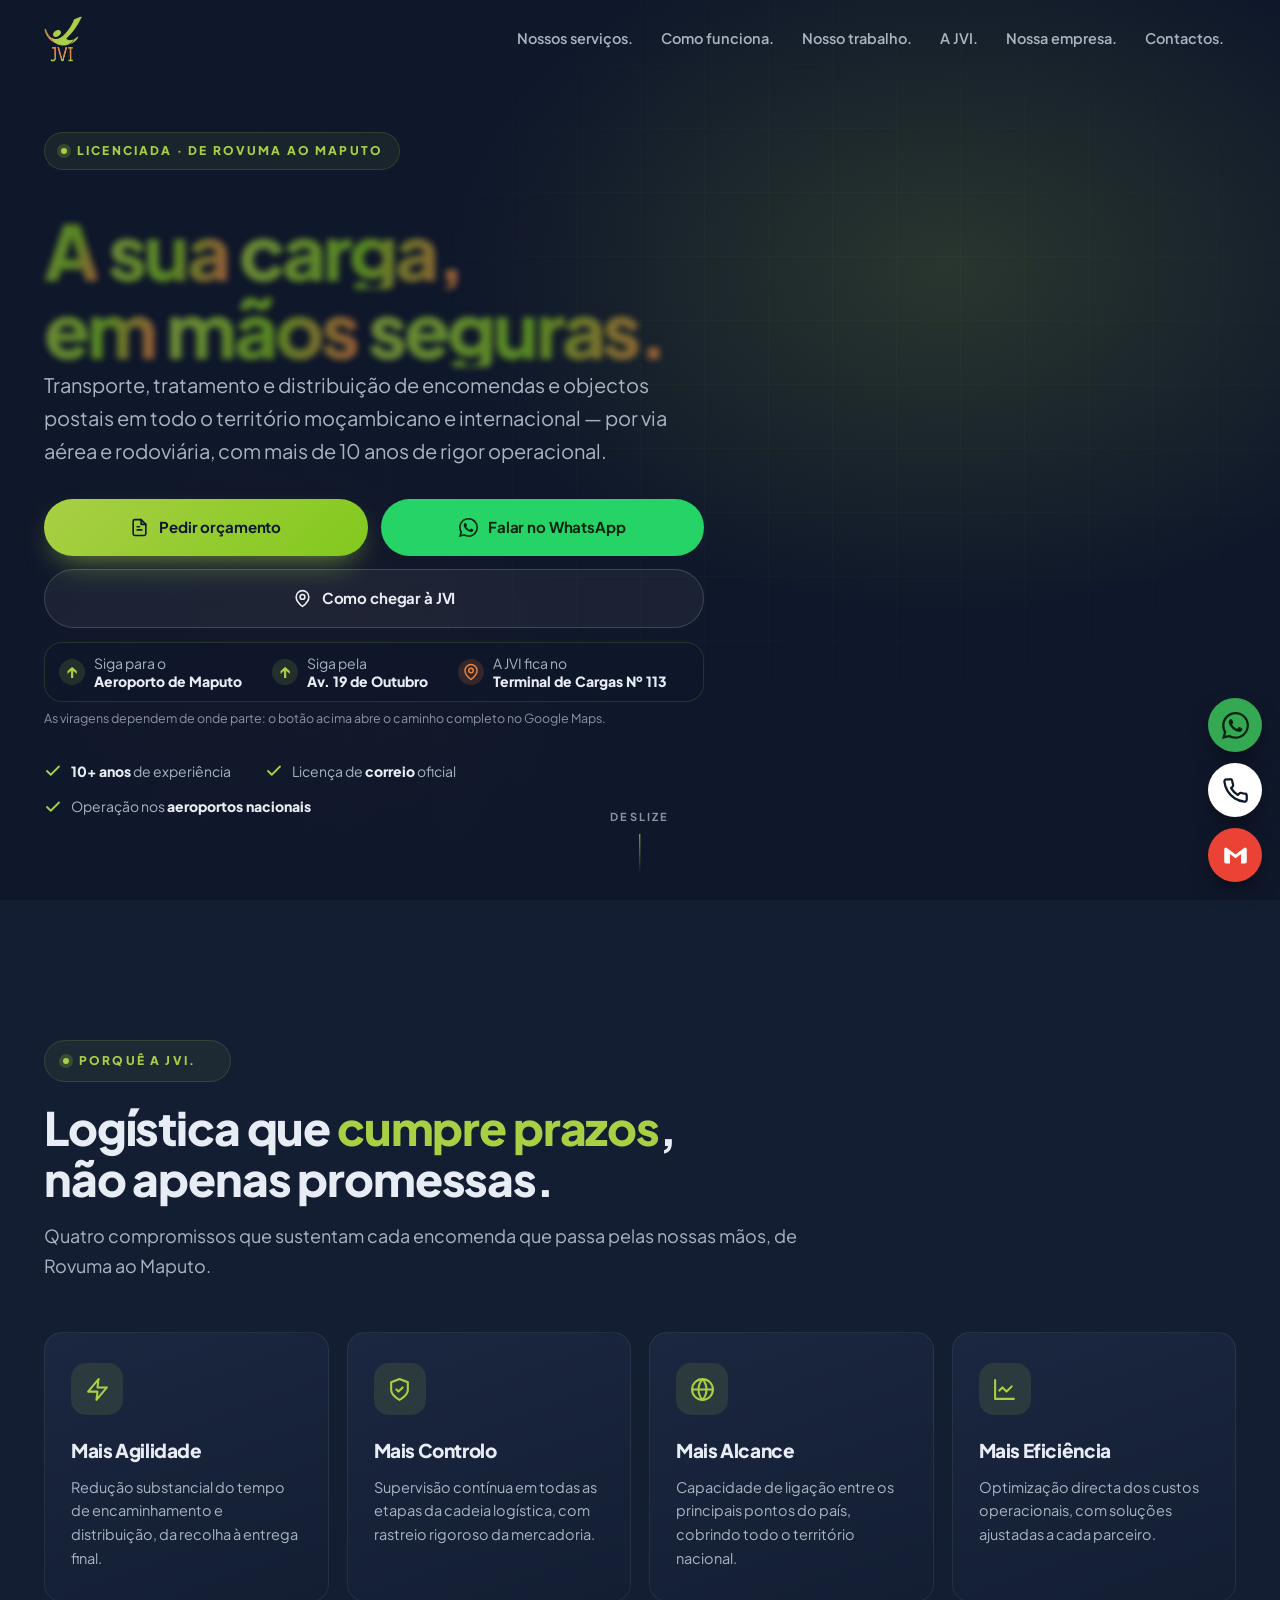
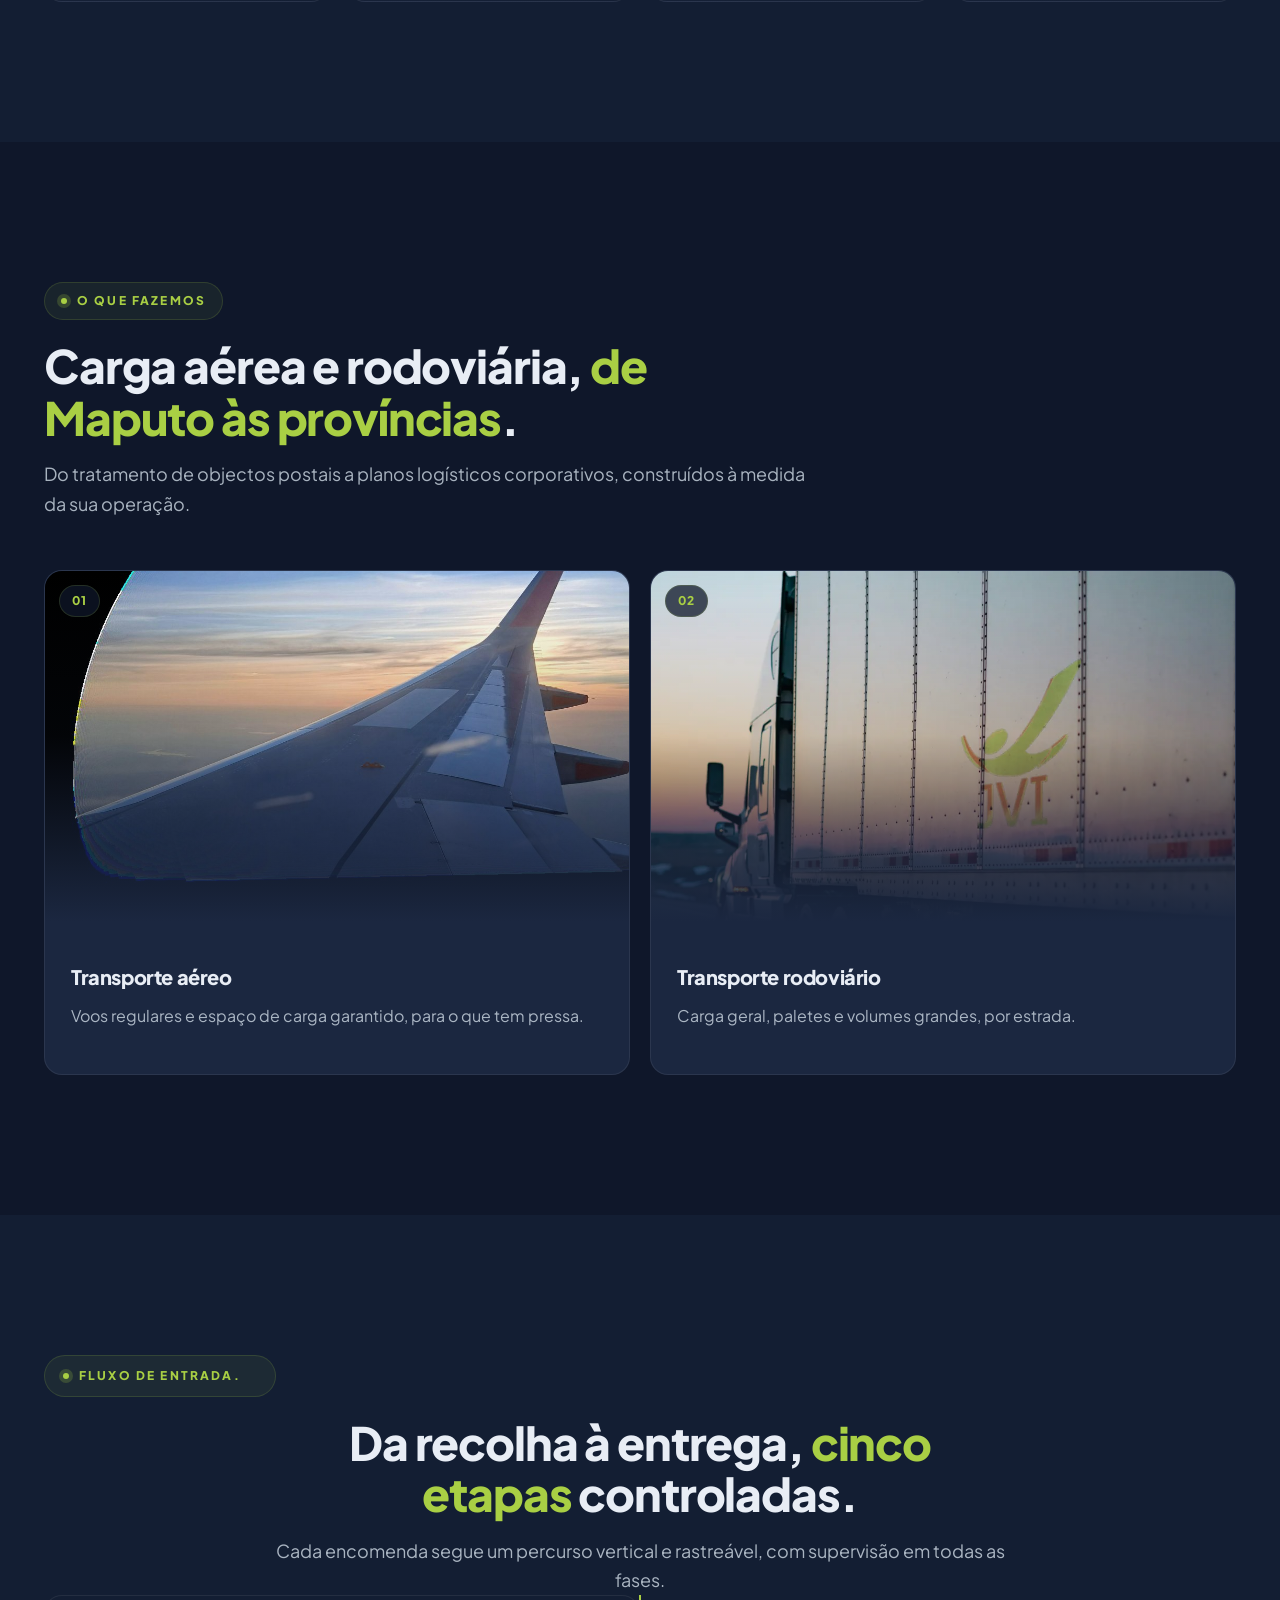
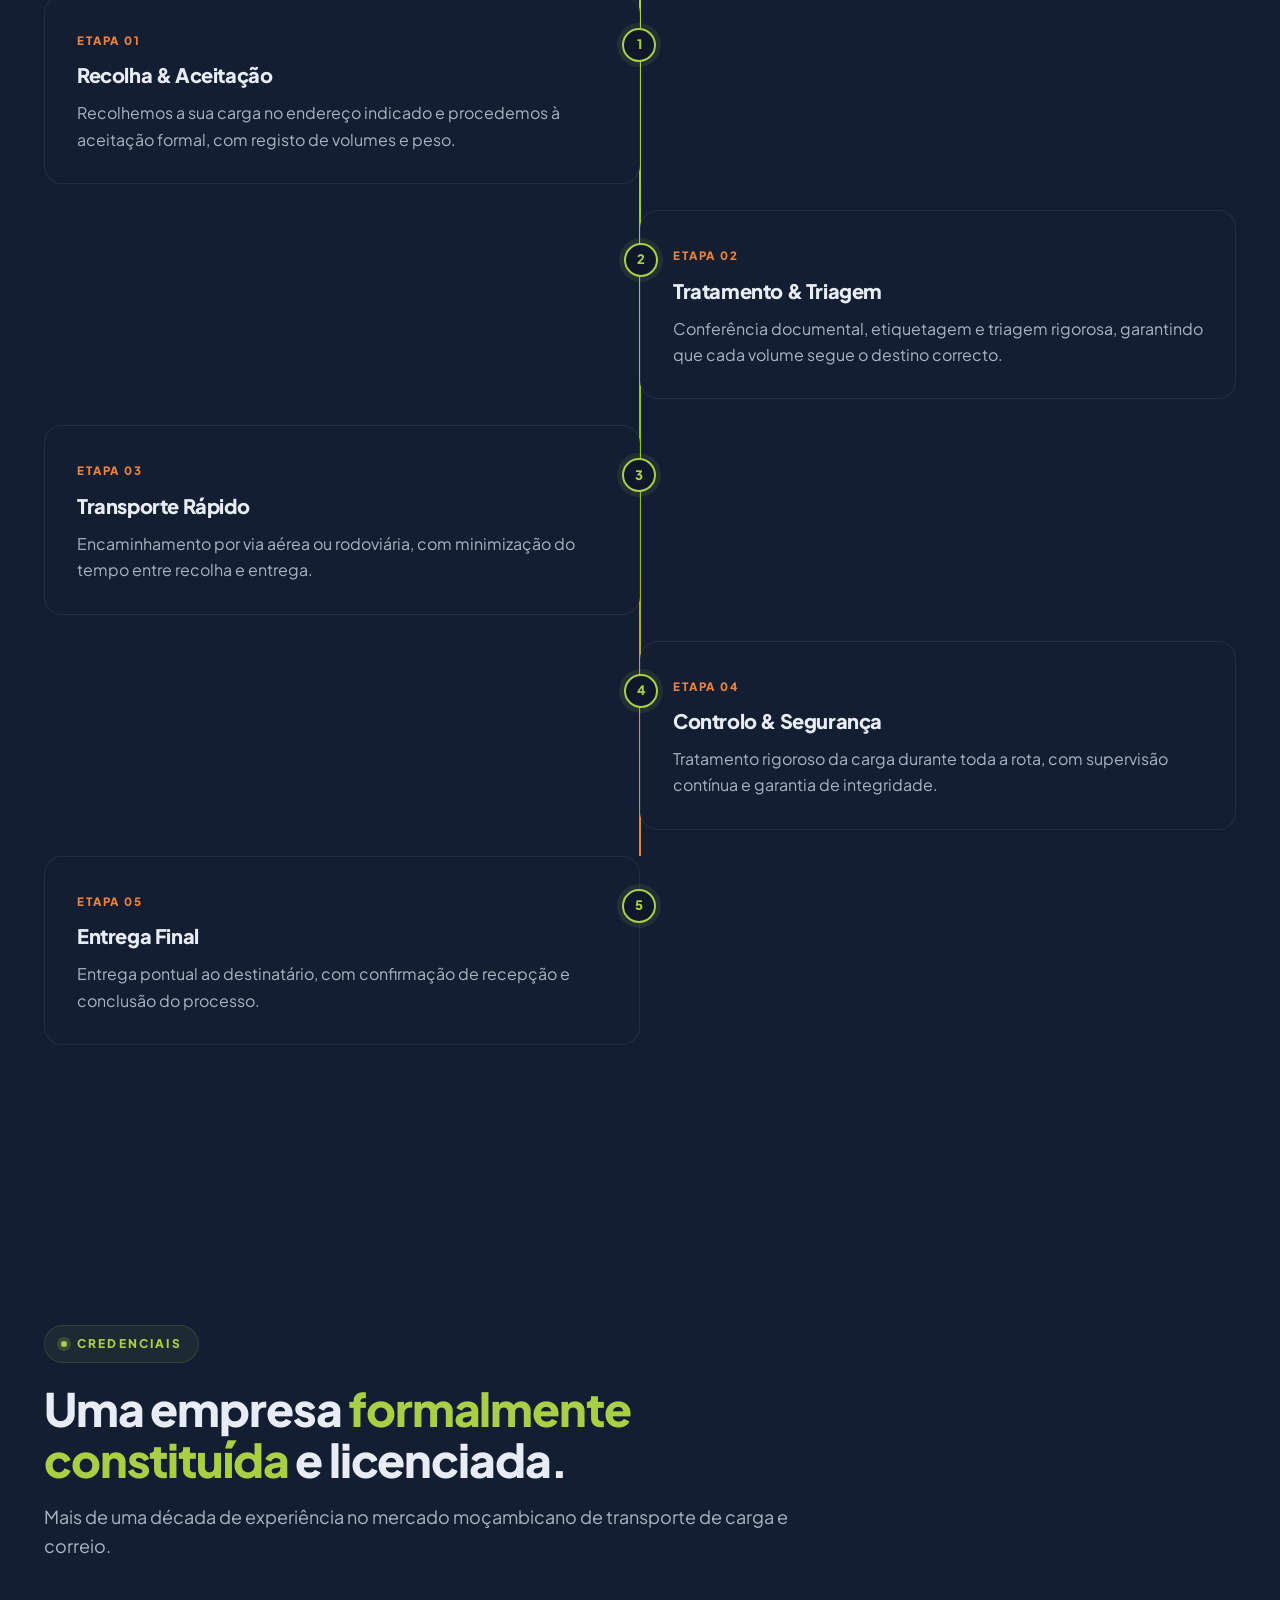
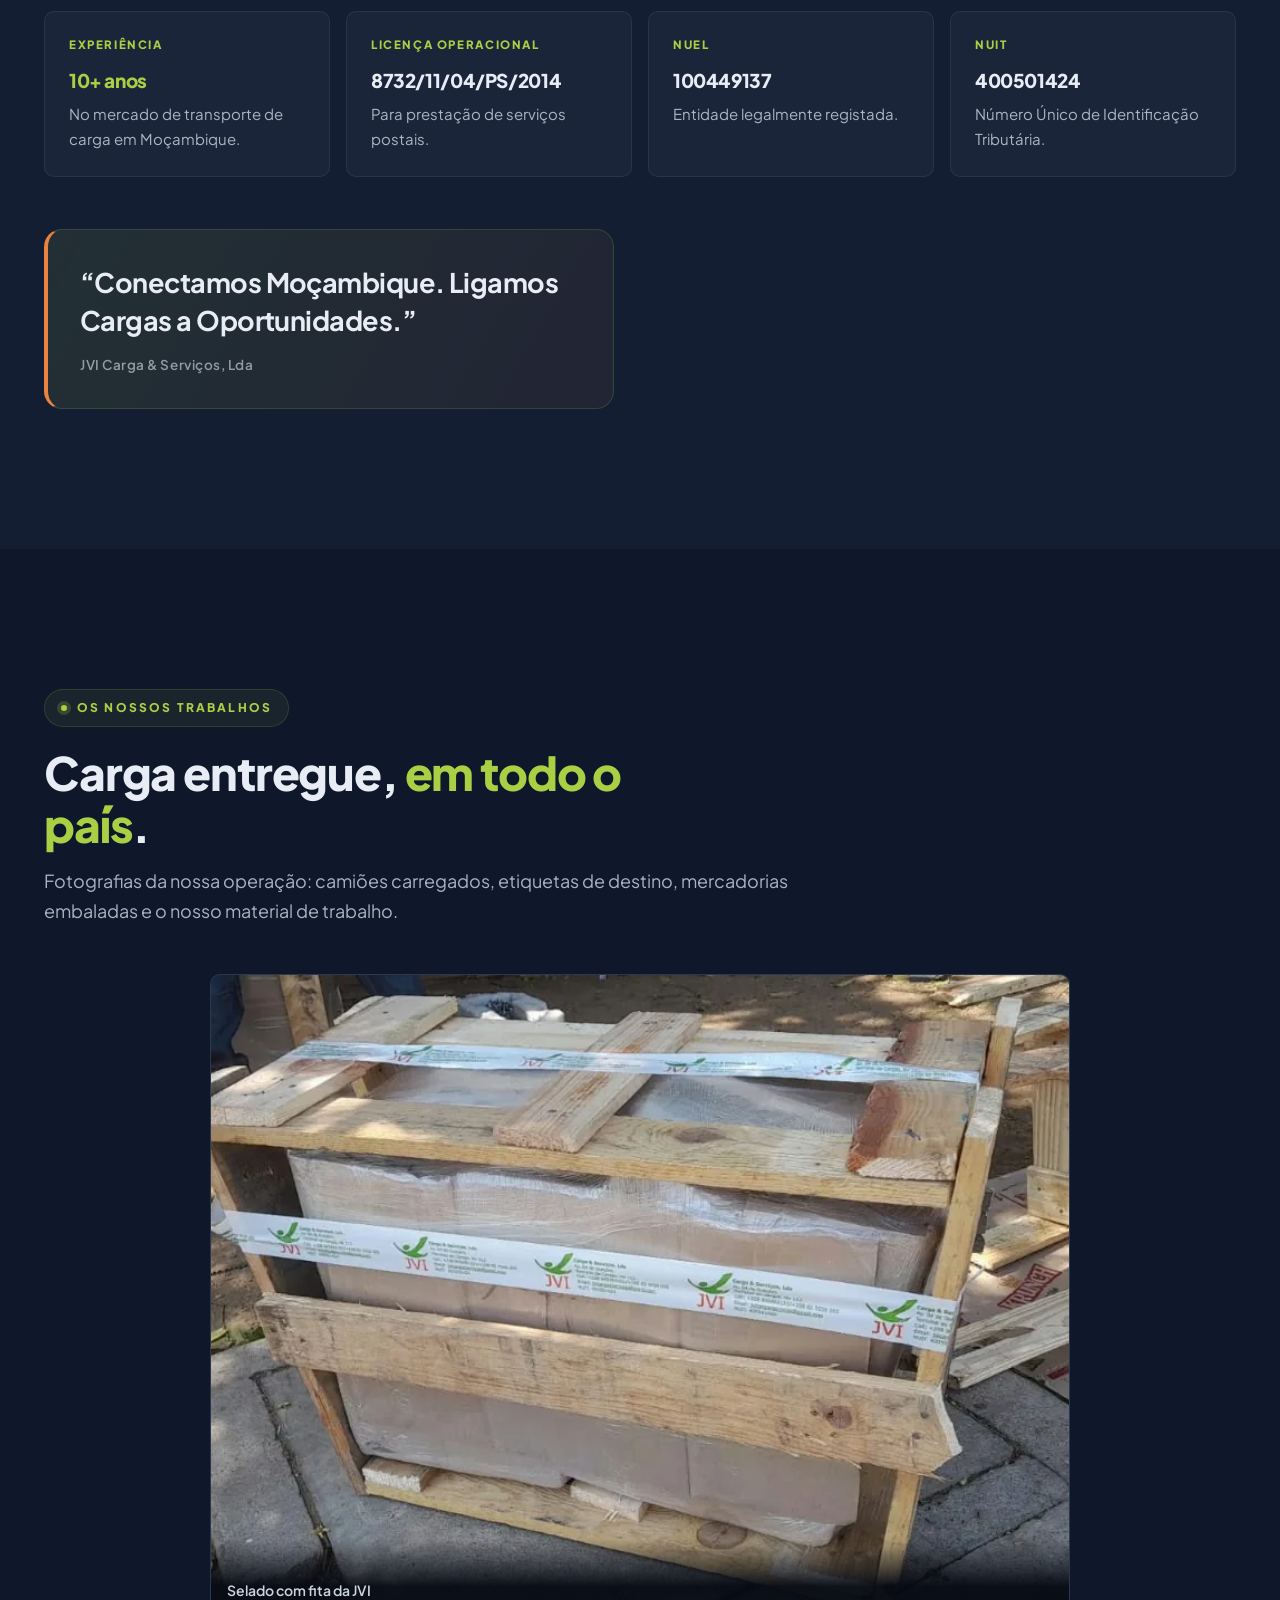
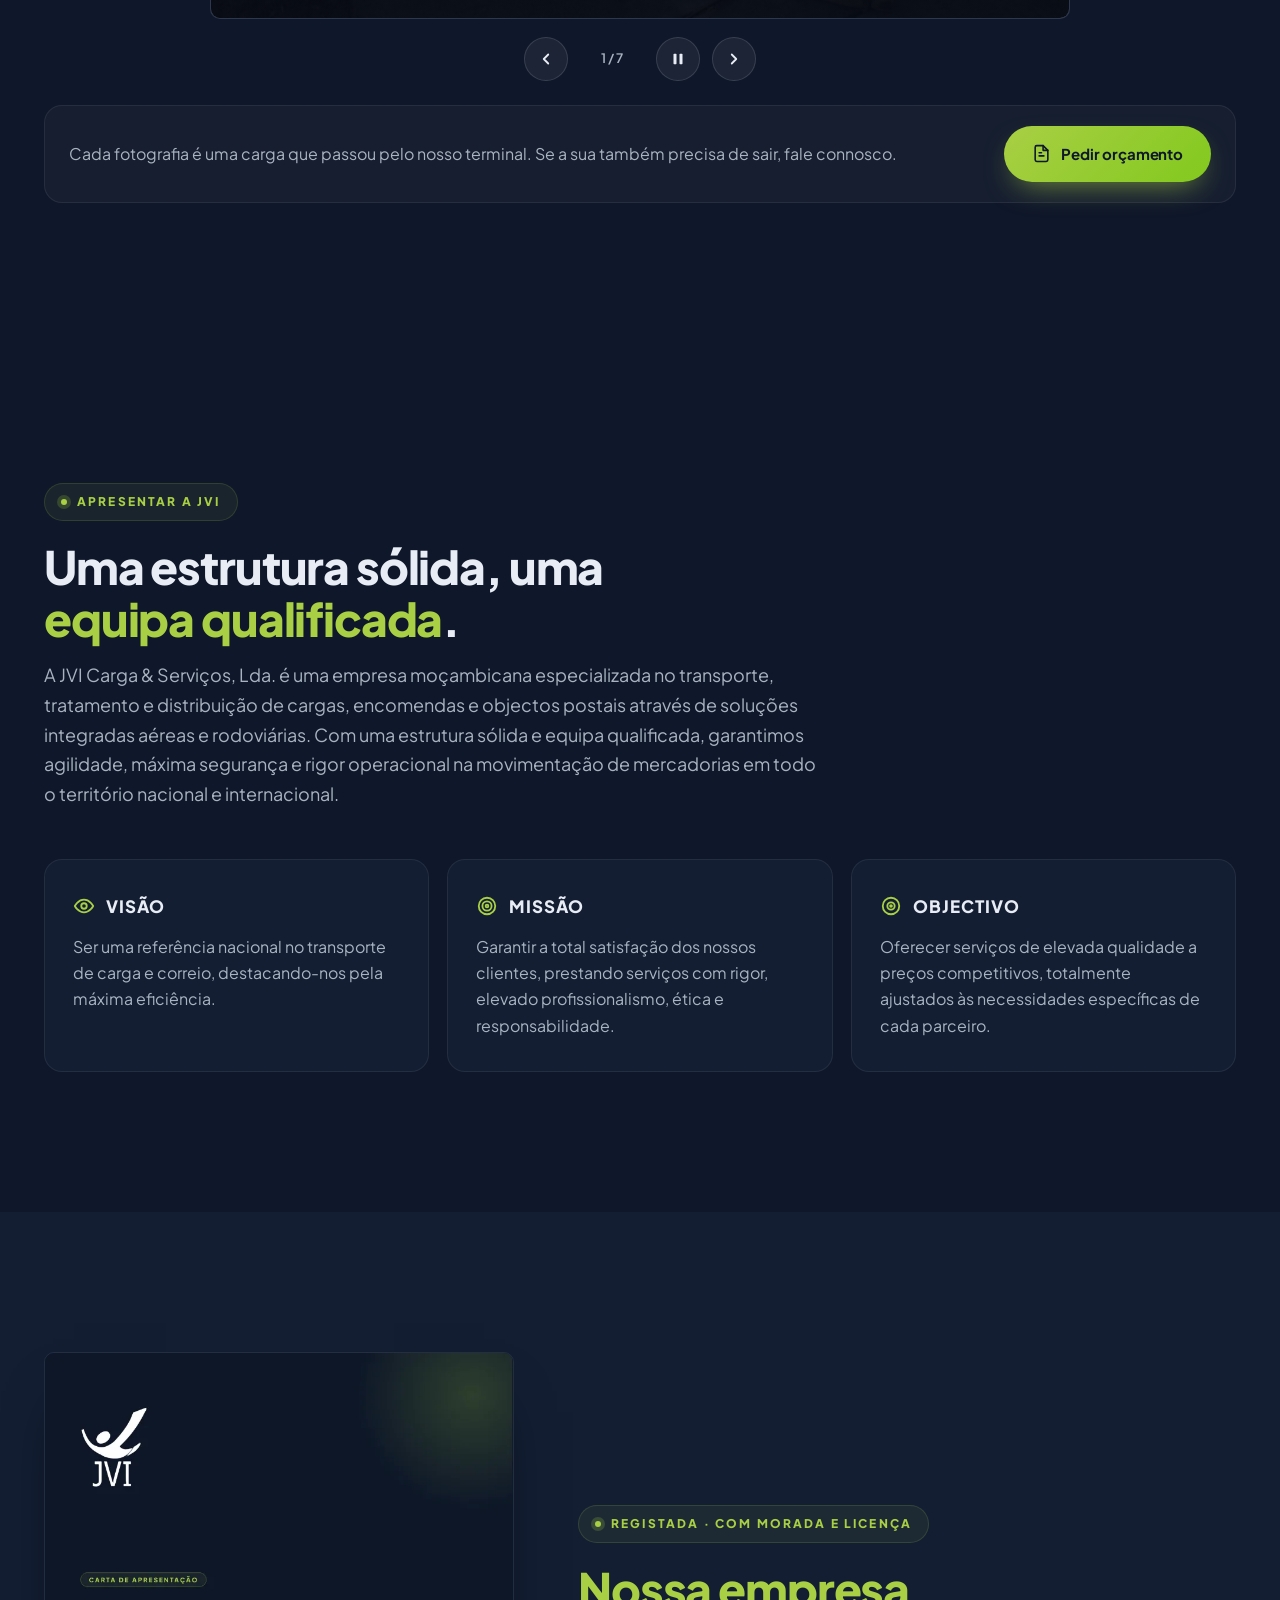
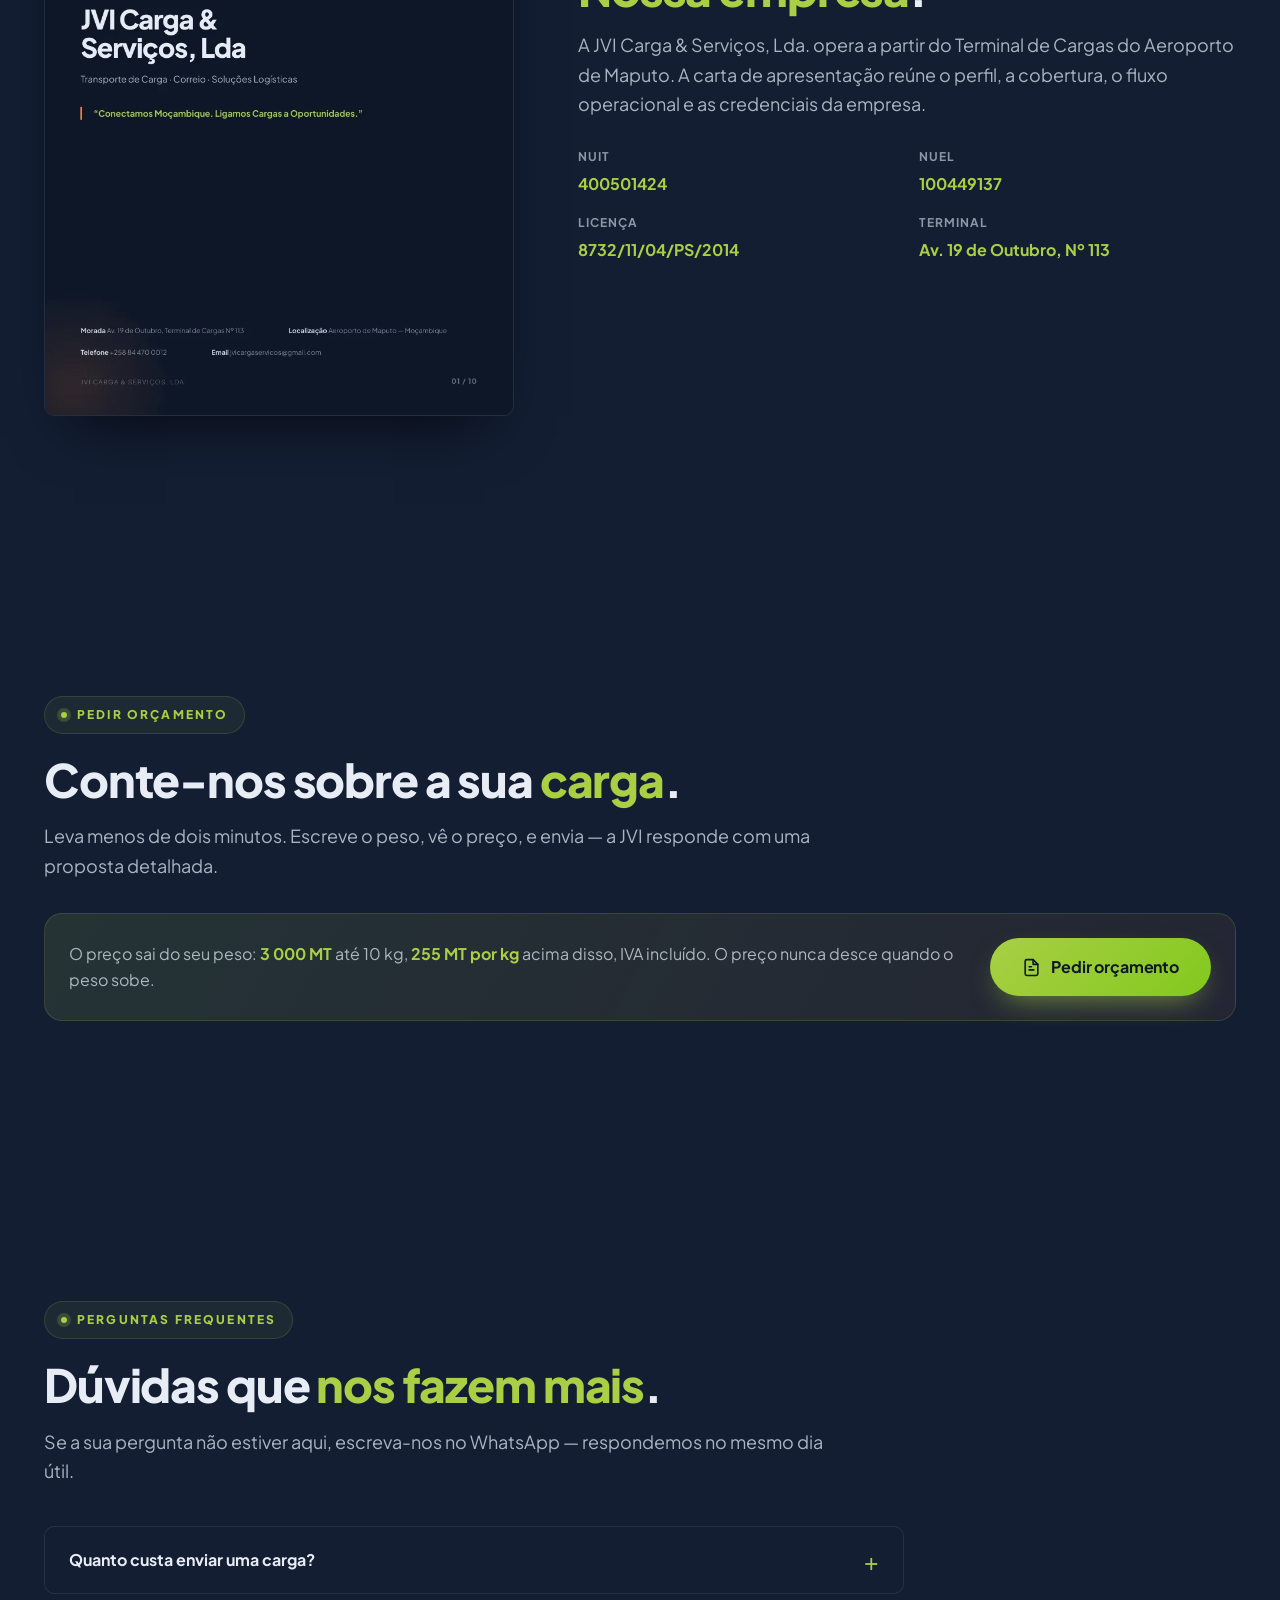
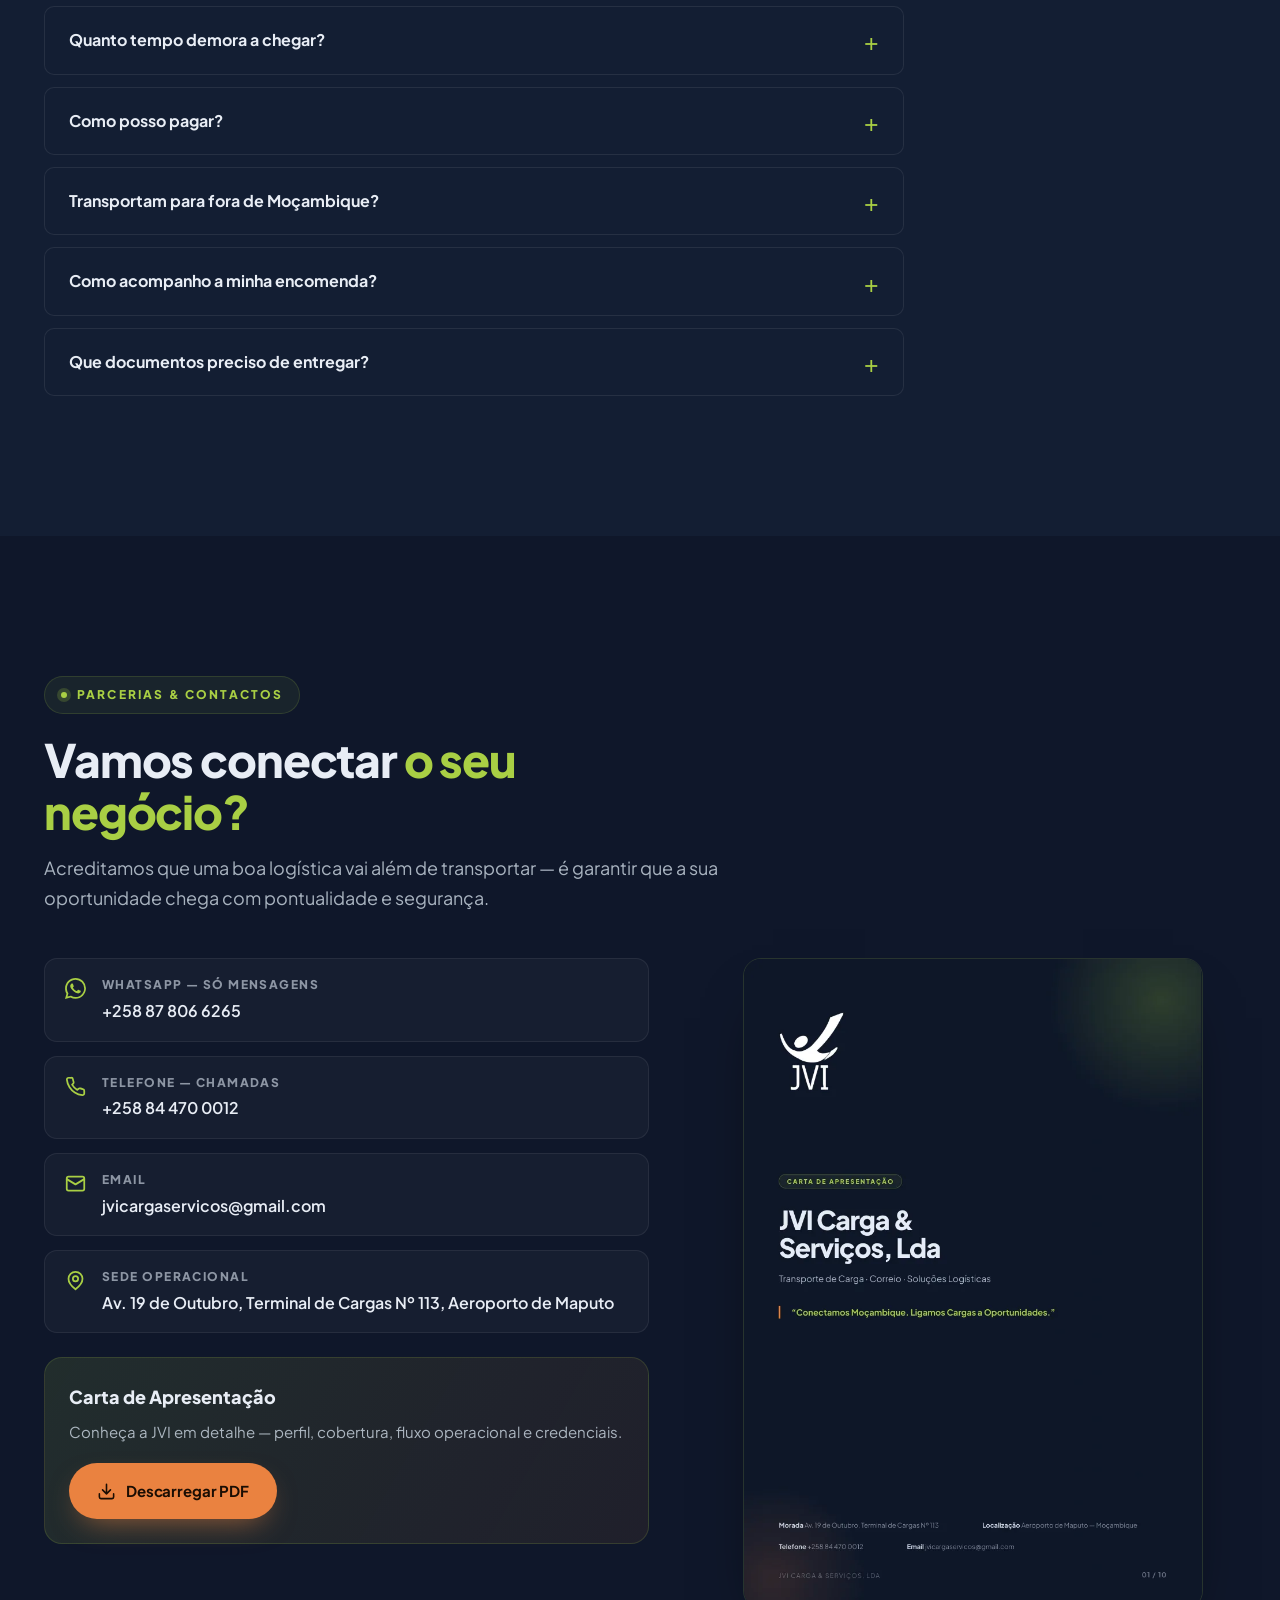
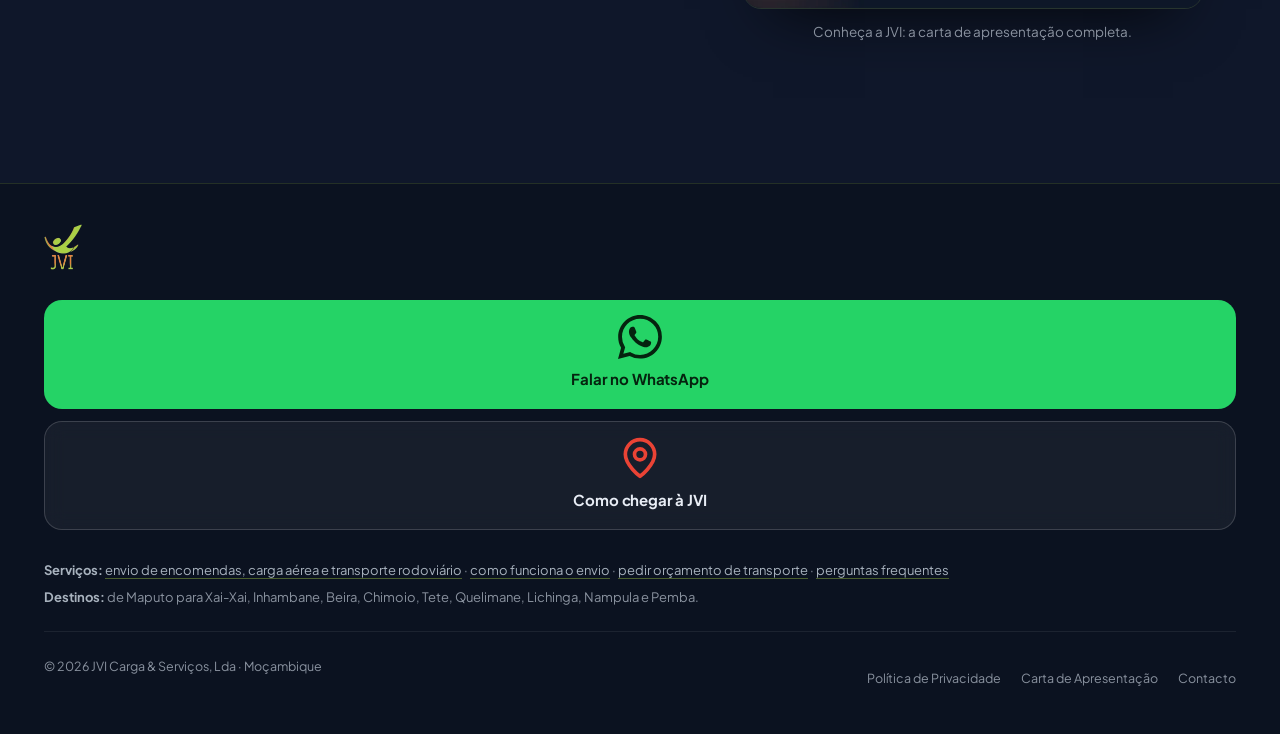
==== commit c85b5340: "Deploy: limpa comentario HTML residual no rodape" ====
--- a/index.html
+++ b/index.html
@@ -3,25 +3,73 @@
 <head>
 <meta charset="UTF-8">
 <meta name="viewport" content="width=device-width, initial-scale=1, viewport-fit=cover">
-<title>JVI Carga &amp; Serviços — Transporte de Carga e Encomendas em Moçambique</title>
-<meta name="description" content="Empresa moçambicana de transporte, tratamento e distribuição de cargas, encomendas e objectos postais. Peça o seu orçamento de transporte.">
+<title>Envio de Encomendas e Carga de Maputo para as Províncias | JVI</title>
+<meta name="description" content="Agência de carga em Maputo: envio de encomendas, carga aérea e transporte rodoviário para as dez províncias — Beira, Nampula, Pemba, Tete. Peça orçamento.">
 <meta name="theme-color" content="#0F172A">
 <link rel="icon" href="assets/favicon.png" type="image/png">
 <link rel="apple-touch-icon" href="assets/favicon.png">
 <link rel="stylesheet" href="css/fontes.css">
 <link rel="stylesheet" href="css/styles.css">
 <link rel="stylesheet" href="css/privacidade.css">
+<link rel="stylesheet" href="css/orcamento.css">
+<link rel="stylesheet" href="css/galeria.css">
+
+<!-- O texto do primeiro ecrã usa a fonte no primeiro ciclo: pré-carregar
+     o subset latino evita o salto visual do font-display: swap. Só este
+     subset — o português não precisa de cirílico nem vietnamita. -->
+<link rel="preload" href="assets/fonts/plus-jakarta-latin.woff2" as="font" type="font/woff2" crossorigin>
+
+<!-- main.js é o único script que o HTML conhece. Os módulos de que ele
+     importa só são descobertos depois de ele descarregar e ser
+     pré-parseado; com modulepreload arrancam as 5 transferências em
+     paralelo, já durante o parse do HTML. -->
+<link rel="modulepreload" href="js/hero-voo.js">
+<link rel="modulepreload" href="js/mapa-dados.js">
+<link rel="modulepreload" href="js/orcamento.js">
+<link rel="modulepreload" href="js/precos.js">
+<link rel="modulepreload" href="js/galeria.js">
 <meta name="robots" content="index, follow, max-image-preview:large">
 <meta property="og:type" content="website">
 <meta property="og:locale" content="pt_MZ">
-<meta property="og:site_name" content="JVI Carga & Serviços, Lda">
-<meta property="og:title" content="JVI Carga & Serviços — Transporte de Carga e Encomendas em Moçambique">
-<meta property="og:description" content="Transporte, tratamento e distribuição de cargas, encomendas e objectos postais em todo o Moçambique. Peça o seu orçamento.">
-<meta property="og:image" content="assets/logo-full.png">
+<meta property="og:site_name" content="JVI Carga &amp; Serviços, Lda">
+<meta property="og:title" content="Envio de Encomendas e Carga de Maputo para as Províncias | JVI">
+<meta property="og:description" content="Agência de carga em Maputo: envio de encomendas, carga aérea e transporte rodoviário para as dez províncias — Beira, Nampula, Pemba, Tete. Peça orçamento.">
+<!-- og:image tem de ser um URL ABSOLUTO. A especificação do Open Graph
+     não tem nenhuma regra de resolução relativa: o Facebook, o WhatsApp e
+     o LinkedIn recebem a tag tal e qual e não a juntam ao domínio, por isso
+     uma imagem relativa sai sem imagem na pré-visualização. Apontamos
+     para o mesmo domínio do `canonical` e do JSON-LD — um `og:image`
+     que aponta para o domínio deNetlify mostra a marca certa no sítio
+     errado, e a alteração de domínio depois passa despercebida.
+
+     O `assets/logo-full.png` tem 720x1600 (é um JPEG com extensão .png,
+     o que o Content-Type denuncia mas os rastreadores perdoam).
+     `og:image:absolute` NÃO é parte do Open Graph — nenhum dos
+     rastreadores o lê, por isso não é uma alternativa ao `og:image`. -->
+<meta property="og:image" content="https://jvicargaservicos.co.mz/assets/logo-full.png">
+<meta property="og:image:secure_url" content="https://jvicargaservicos.co.mz/assets/logo-full.png">
+<meta property="og:image:type" content="image/jpeg">
+<meta property="og:image:width" content="720">
+<meta property="og:image:height" content="1600">
+<meta property="og:image:alt" content="Logótipo da JVI Carga &amp; Serviços, Lda — transportes e logística em Moçambique">
+<meta property="og:url" content="https://jvicargaservicos.co.mz/">
 <meta name="twitter:card" content="summary_large_image">
+<!-- O `summary_large_image` sem `twitter:image` é uma carta sem imagem:
+     o X não adivinha a partir do `og:image` nos casos em que o `og` não
+     é processado. -->
+<meta name="twitter:image" content="https://jvicargaservicos.co.mz/assets/logo-full.png">
+<meta name="twitter:title" content="Envio de Encomendas e Carga de Maputo para as Províncias | JVI">
+<meta name="twitter:description" content="Agência de carga em Maputo: envio de encomendas, carga aérea e transporte rodoviário para as dez províncias — Beira, Nampula, Pemba, Tete. Peça orçamento.">
 <link rel="canonical" href="https://jvicargaservicos.co.mz/">
 </head>
 <body>
+
+<!-- Skip link (WCAG 2.4.1 Bypass Blocks, Nível A). Antes do conteúdo
+     principal há 9 elementos focáveis: a marca, 7 links de navegação e o
+     botão de orçamento. Sem isto, quem navega só com teclado tem de
+     carregar Tab nove vezes em cada visita para chegar ao conteúdo.
+     Fica escondido até receber o foco — `.pular` em styles.css. -->
+<a class="pular" href="#topo">Saltar para o conteúdo</a>
 
 <div class="barra-topo" id="barraTopo"></div>
 
@@ -29,30 +77,37 @@
 <header class="header" id="header">
   <div class="container header__int">
     <a href="#topo" class="brand" aria-label="JVI Carga e Serviços — início">
-      <img src="assets/logo.png" alt="JVI Carga e Serviços, Lda" class="brand__logo" width="120" height="200">
+      <img src="assets/logo.webp" alt="JVI Carga e Serviços, Lda" class="brand__logo" width="151" height="184" decoding="async">
       <span class="brand__txt">
         <b>JVI Carga &amp; Serviços</b>
         <span>Transportes e Logística</span>
       </span>
     </a>
 
+    <!-- Fase 8B (B1). Os nomes e a ordem são os que o cliente ditou, e
+         "Credenciais" saiu porque não existe página para linkar — a
+         secção continua no sítio (ver mais abaixo), só deixou de ter um
+         item de menu que mandasse para ela.
+
+         TODAS as tabs levam ponto final. É o que o cliente pediu, e é o
+         que as distingue dos links dentro das páginas: ninguém fica a
+         ler "Contactos" no menu e pensa que é um botão de acção.
+
+         Esta lista e a do menu móvel são a MESMA navegação em dois
+         sítios. Estavam diferentes — o móvel tinha "Perguntas
+         frequentes" e o topo não, e ambos tinham "Credenciais", que não
+         apontava para lado nenhum. `tests/interface.test.js` compara as
+         duas. -->
     <nav class="nav" aria-label="Principal">
       <ul>
-        <li><a href="#servicos">Serviços</a></li>
-        <li><a href="#fluxo">Como funciona</a></li>
-        <li><a href="#cobertura">Cobertura</a></li>
-        <li><a href="#credenciais">Credenciais</a></li>
-        <li><a href="#jvi">A JVI</a></li>
-        <li><a href="#contactos">Contactos</a></li>
+        <li><a href="#servicos">Nossos serviços.</a></li>
+        <li><a href="#fluxo">Como funciona.</a></li>
+        <li><a href="#galeria">Nosso trabalho.</a></li>
+        <li><a href="#jvi">A JVI.</a></li>
+        <li><a href="#empresa">Nossa empresa.</a></li>
+        <li><a href="#contactos">Contactos.</a></li>
       </ul>
     </nav>
-
-    <div class="header__cta">
-      <button class="btn btn--primario" data-abrir-orc>
-        <svg viewBox="0 0 24 24" fill="none" stroke="currentColor" stroke-width="2" stroke-linecap="round" stroke-linejoin="round" aria-hidden="true"><path d="M14 2H6a2 2 0 0 0-2 2v16a2 2 0 0 0 2 2h12a2 2 0 0 0 2-2V8z"/><path d="M14 2v6h6M9 15h6M9 11h3"/></svg>
-        Pedir orçamento
-      </button>
-    </div>
 
     <button class="menu-btn" id="menuBtn" aria-expanded="false" aria-controls="menu" aria-label="Abrir menu">
       <svg viewBox="0 0 24 24" fill="none" stroke="currentColor" stroke-width="2" stroke-linecap="round" aria-hidden="true"><path d="M3 6h18M3 12h18M3 18h18"/></svg>
@@ -61,18 +116,34 @@
 </header>
 
 <div class="menu-fundo" id="menuFundo"></div>
+<!-- Fase 8B (B1): a MESMA navegação da barra de topo, item por item e
+     pela mesma ordem. Estavam diferentes — o móvel tinha "Perguntas
+     frequentes" e o topo não, e ambos tinham "Credenciais", que não
+     aponta para lado nenhum. Duas listas da mesma navegação divergem
+     sempre uma de cada vez; `tests/interface.test.js` compara as duas
+     para que não voltem a divergir.
+
+     Os pontos finais vêm do cliente (ver a nota na barra de topo). -->
 <nav class="menu" id="menu" aria-label="Menu móvel">
-  <a href="#servicos">Serviços</a>
-  <a href="#fluxo">Como funciona</a>
-  <a href="#cobertura">Cobertura</a>
-  <a href="#credenciais">Credenciais</a>
-  <a href="#jvi">A JVI</a>
-  <a href="#orcamento">Pedir orçamento</a>
-  <a href="#contactos">Contactos</a>
-  <button class="btn btn--primario btn--bloco" data-abrir-orc>Pedir orçamento agora</button>
+  <a href="#servicos">Nossos serviços.</a>
+  <a href="#fluxo">Como funciona.</a>
+  <a href="#galeria">Nosso trabalho.</a>
+  <a href="#jvi">A JVI.</a>
+  <a href="#empresa">Nossa empresa.</a>
+  <a href="#contactos">Contactos.</a>
+  <button class="btn btn--primario btn--bloco" data-abrir-orc>Pedir orçamento</button>
 </nav>
 
-<main id="topo">
+<!-- `tabindex="-1"` nos alvos da navegação interna: pela especificação
+     HTML, um link de fragmento só move o FOCO se o destino for focável.
+     Sem isto, `#servicos`, `#galeria`, `#contactos` e os restantes
+     limitavam-se a mover a posição de partida da navegação sequencial —
+     o scroll mudava e o foco ficava no link. Com teclado, o utilizador
+     clicava "Contactos", a página saltava, e o foco continuava no menu:
+     tudo o que viesse a seguir era lido a partir do sítio errado.
+
+     O `#topo` é o `main` e é também o destino do skip link e da marca. -->
+<main id="topo" tabindex="-1">
 
 <!-- ===================== HERO ===================== -->
 <section class="hero" id="hero">
@@ -86,10 +157,10 @@
 
       <h1>
         <span class="h1linha">
-          <span class="pal" style="--i:0">A</span> <span class="pal" style="--i:1">sua</span> <span class="pal" style="--i:2">carga,</span>
+          <span class="pal">A</span> <span class="pal">sua</span> <span class="pal">carga,</span>
         </span>
         <span class="h1linha">
-          <span class="pal verde" style="--i:3">em</span> <span class="pal verde" style="--i:4">mãos</span> <span class="pal verde" style="--i:5">seguras.</span>
+          <span class="pal verde">em</span> <span class="pal verde">mãos</span> <span class="pal verde">seguras.</span>
         </span>
       </h1>
 
@@ -100,10 +171,45 @@
           <svg viewBox="0 0 24 24" fill="none" stroke="currentColor" stroke-width="2" stroke-linecap="round" stroke-linejoin="round" aria-hidden="true"><path d="M14 2H6a2 2 0 0 0-2 2v16a2 2 0 0 0 2 2h12a2 2 0 0 0 2-2V8z"/><path d="M14 2v6h6M9 15h6M9 11h3"/></svg>
           Pedir orçamento
         </button>
-        <a class="btn btn--vidro" href="https://wa.me/258875558005?text=Olá%20JVI%20Carga%20%26%20Serviços%2C%20gostaria%20de%20informações%20sobre%20transporte%20de%20carga." target="_blank" rel="noopener">
-          <svg viewBox="0 0 24 24" fill="currentColor" aria-hidden="true"><path d="M17.47 14.38c-.3-.15-1.76-.87-2.03-.97-.27-.1-.47-.15-.67.15s-.77.96-.94 1.16c-.17.2-.35.22-.65.07a8.2 8.2 0 0 1-2.4-1.48 9 9 0 0 1-1.67-2.07c-.17-.3 0-.46.13-.61.14-.14.3-.35.45-.53.15-.18.2-.3.3-.5.1-.2.05-.38-.02-.53-.08-.15-.67-1.62-.92-2.21-.24-.58-.49-.5-.67-.51h-.57c-.2 0-.52.07-.8.38s-1.04 1.02-1.04 2.48 1.07 2.88 1.22 3.08c.15.2 2.1 3.2 5.08 4.49.71.3 1.26.49 1.7.63.71.23 1.36.2 1.87.12.57-.09 1.76-.72 2-1.41.25-.7.25-1.29.18-1.42-.08-.13-.28-.2-.58-.35z"/><path d="M12.04 2C6.58 2 2.13 6.45 2.13 11.91c0 1.75.46 3.46 1.32 4.96L2 22l5.25-1.38a9.87 9.87 0 0 0 4.79 1.22h.01c5.46 0 9.9-4.45 9.91-9.91a9.85 9.85 0 0 0-2.9-7.01A9.82 9.82 0 0 0 12.04 2zm0 18.15h-.01a8.2 8.2 0 0 1-4.18-1.15l-.3-.18-3.11.82.83-3.04-.2-.31a8.16 8.16 0 0 1-1.25-4.38c0-4.53 3.7-8.22 8.23-8.22 2.2 0 4.26.86 5.82 2.41a8.15 8.15 0 0 1 2.41 5.82c0 4.53-3.7 8.23-8.24 8.23z"/></svg>
+        <!-- Fase 9 (9.6): verde, como o WhatsApp do rodapé — a mesma classe
+             `btn--wa`. É o verde da marca WhatsApp, que é outro verde: a
+             acção primária do ecrã continua a ser só o orçamento (D19, D41). -->
+        <a class="btn btn--wa" href="https://wa.me/258878066265?text=Olá%20JVI%20Carga%20%26%20Serviços%2C%20gostaria%20de%20informações%20sobre%20transporte%20de%20carga." target="_blank" rel="noopener">
+          <svg viewBox="0 0 24 24" fill="currentColor" aria-hidden="true"><path d="M17.47 14.38c-.3-.15-1.76-.87-2.03-.97-.27-.1-.47-.15-.67.15s-.77.96-.94 1.16c-.17.2-.35.22-.65.07a8.2 8.2 0 0 1-2.4-1.48 9 9 0 0 1-1.67-2.07c-.17-.3 0-.46.13-.61.14-.14.3-.35.45-.53.15-.18.2-.3.3-.5.1-.2.05-.38-.02-.53-.08-.15-.67-1.62-.92-2.21-.24-.58-.49-.5-.67-.51h-.57c-.2 0-.52.07-.8.38s-1.04 1.02-1.04 2.48 1.07 2.88 1.22 3.08c.15.2 2.1 3.2 5.08 4.49.71.3 1.26.49 1.7.63.71.23 1.36.2 1.87.12.57-.09 1.76-.72 2-1.41.25-.7.25-1.29.18-1.42-.08-.13-.28-.2-.58-.35z"/><path d="M12.051 21.785h-.004a9.87 9.87 0 0 1-5.031-1.378l-.361-.214-3.741.982.998-3.648-.235-.374a9.86 9.86 0 0 1-1.51-5.26c.001-5.45 4.436-9.884 9.888-9.884a9.82 9.82 0 0 1 6.988 2.896 9.82 9.82 0 0 1 2.893 6.994c-.003 5.45-4.437 9.885-9.885 9.885M20.52 3.449C18.24 1.245 15.24 0 12.045 0 5.463 0 .104 5.36.101 11.945c0 2.096.548 4.142 1.588 5.945L0 24l6.305-1.654a11.9 11.9 0 0 0 5.683 1.448h.005c6.585 0 11.946-5.36 11.949-11.945a11.9 11.9 0 0 0-3.421-8.4"/></svg>
           Falar no WhatsApp
         </a>
+        <!-- Fase 7A. Link SECUNDÁRIO de propósito: a acção primária do
+             ecrã continua a ser "Pedir orçamento" (Fase 6). Abre o Maps
+             em direcções para o terminal, sem API key, sem tracking e sem
+             JavaScript — por isso é um <a> literal e não um botão. O
+             destino é o Plus Code que o cliente confirmou (`PLUS_CODE_JVI`,
+             com o `+` escrito `%2B`) e tem de ser byte-a-byte igual ao que `linkDirecoes()`
+             produz em js/rota.js; é o `tests/rota.test.js` que o garante.
+
+             E `btn--bloco`, que é o que o põe na linha de baixo a ocupar
+             a largura toda: sem isto, os três botões somavam 669.58px
+             (204.50 + 221.20 + 217.88 + dois gaps de 13) contra 660px de
+             contentor, e este quebrava sozinho, com a largura dele, e
+             lia-se como botão órfão. A primária e o WhatsApp ficam na
+             primeira linha, metade cada um (Fase 9, 9.4). É o
+             `tests/hero-acoes.test.js` que o garante. -->
+        <a class="btn btn--vidro btn--bloco" href="https://www.google.com/maps/dir/?api=1&amp;destination=3H9C%2BVJ8%2C%20Maputo&amp;travelmode=driving" target="_blank" rel="noopener">
+          <svg viewBox="0 0 24 24" fill="none" stroke="currentColor" stroke-width="2" stroke-linecap="round" stroke-linejoin="round" aria-hidden="true"><path d="M20 10c0 6-8 12-8 12s-8-6-8-12a8 8 0 0 1 16 0z"/><circle cx="12" cy="10" r="3"/></svg>
+          Como chegar à JVI
+        </a>
+      </div>
+      <div class="percurso">
+        <!-- O percurso com setas, junto ao botão (D36). SÓ nomeia o que está na
+             morada confirmada e não diz para que lado se vira: o lado depende de
+             onde o cliente parte, e isso é o Maps que sabe. Os passos são os de
+             `PASSOS_PERCURSO` em js/rota.js; é o `tests/percurso.test.js` que
+             garante que as duas cópias não divergem e que ninguém inventa rota. -->
+        <ol class="percurso__passos" aria-label="Percurso até à JVI">
+          <li class="percurso__passo"><span class="percurso__seta" aria-hidden="true">↑</span><span class="percurso__txt">Siga para o <b>Aeroporto de Maputo</b></span></li>
+          <li class="percurso__passo"><span class="percurso__seta" aria-hidden="true">↑</span><span class="percurso__txt">Siga pela <b>Av. 19 de Outubro</b></span></li>
+          <li class="percurso__passo percurso__passo--chegada"><svg viewBox="0 0 24 24" fill="none" stroke="currentColor" stroke-width="2" stroke-linecap="round" stroke-linejoin="round" aria-hidden="true"><path d="M20 10c0 6-8 12-8 12s-8-6-8-12a8 8 0 0 1 16 0z"/><circle cx="12" cy="10" r="3"/></svg><span class="percurso__txt">A JVI fica no <b>Terminal de Cargas Nº 113</b></span></li>
+        </ol>
+        <p class="percurso__nota">As viragens dependem de onde parte: o botão acima abre o caminho completo no Google Maps.</p>
       </div>
 
       <div class="hero__provas">
@@ -123,10 +229,8 @@
     </div>
   </div>
 
-  <p class="hero__rota" id="heroRota" aria-hidden="true">
-    <span class="hero__rota-ponto"></span>
-    <span id="heroRotaTxt">Pemba → Maputo</span>
-  </p>
+  <!-- Fase 9 (9.3): aqui estava o cartão com a rota por extenso (as dez
+       cidades). Saiu a pedido do cliente — o mapa já as escreve. -->
 
   <div class="scroll-hint" aria-hidden="true">
     <span>Deslize</span>
@@ -137,7 +241,7 @@
 <!-- ===================== DIFERENCIAIS ===================== -->
 <section class="seccao seccao--alt" id="diferenciais">
   <div class="container">
-    <span class="etiqueta">Porquê a JVI</span>
+    <span class="etiqueta etiqueta--larga">Porquê a JVI.</span>
     <h2 class="titulo-seccao">Logística que <span class="verde">cumpre prazos</span>, não apenas promessas.</h2>
     <p class="subtitulo-seccao">Quatro compromissos que sustentam cada encomenda que passa pelas nossas mãos, de Rovuma ao Maputo.</p>
 
@@ -167,74 +271,48 @@
 </section>
 
 <!-- ===================== SERVIÇOS ===================== -->
-<section class="seccao" id="servicos">
+<section class="seccao" id="servicos" tabindex="-1">
   <div class="container">
     <span class="etiqueta">O que fazemos</span>
-    <h2 class="titulo-seccao">Soluções integradas <span class="verde">aéreas e rodoviárias</span>.</h2>
+    <h2 class="titulo-seccao">Carga aérea e rodoviária, <span class="verde">de Maputo às províncias</span>.</h2>
     <p class="subtitulo-seccao">Do tratamento de objectos postais a planos logísticos corporativos, construídos à medida da sua operação.</p>
+
+    <!-- Fase 8B (B3–B6). Quatro cartões, dois a dois, e títulos de três
+         palavras no máximo: o cliente achou os cartões "muito carregados".
+         O primeiro passa a "Soluções integradas" e leva as DUAS fotografias
+         lado a lado — as caixas no chão e as encomendas para a Zambézia —,
+         que é a disposição que ele pediu. O "Descarregar perfil da JVI"
+         saiu daqui: fica só no rodapé e nos Contactos, junto da carta.
+         Sem `<div>` dentro dos cartões: o corpo é o próprio `<article>`
+         e a figura é um `<figure>`. -->
 
     <div class="grelha-3">
       <article class="servico revelar">
-        <div class="servico__figura">
-          <a class="selo" href="carta/jvi-carta-apresentacao.pdf" download aria-label="Descarregar a carta de apresentação da JVI (PDF, 10 páginas)">
-            <span class="selo__ico" aria-hidden="true">
-              <svg viewBox="0 0 24 24" fill="none" stroke="currentColor" stroke-width="3" stroke-linecap="round" stroke-linejoin="round"><path d="M21 15v4a2 2 0 0 1-2 2H5a2 2 0 0 1-2-2v-4M7 10l5 5 5-5M12 15V3"/></svg>
-            </span>
-            Descarregar perfil da JVI
-          </a>
-          <span class="servico__n">01</span>
-          <img src="assets/img/camiao.png" alt="Camião de carga da JVI" loading="lazy" width="1000" height="625">
-        </div>
-        <div class="servico__corpo">
-          <h3>Transporte de Carga</h3>
-          <p>Movimentação de mercadorias por via aérea e rodoviária com elevada capacidade, dentro e fora do país.</p>
-          <ul class="servico__lista">
-            <li><svg viewBox="0 0 24 24" fill="none" stroke="currentColor" stroke-width="3" stroke-linecap="round" stroke-linejoin="round" aria-hidden="true"><path d="M20 6 9 17l-5-5"/></svg> Carga geral, paletes e contentores</li>
-            <li><svg viewBox="0 0 24 24" fill="none" stroke="currentColor" stroke-width="3" stroke-linecap="round" stroke-linejoin="round" aria-hidden="true"><path d="M20 6 9 17l-5-5"/></svg> Transporte aéreo e rodoviário</li>
-            <li><svg viewBox="0 0 24 24" fill="none" stroke="currentColor" stroke-width="3" stroke-linecap="round" stroke-linejoin="round" aria-hidden="true"><path d="M20 6 9 17l-5-5"/></svg> Cobertura de todas as províncias</li>
-          </ul>
-        </div>
+        <figure class="servico__figura">
+          <span class="servico__n" aria-hidden="true">01</span>
+          <img src="assets/img/aviao.jpg" alt="Aeronave em voo de carga" loading="lazy" decoding="async" width="1116" height="1491">
+        </figure>
+        <h3>Transporte aéreo</h3>
+        <p>Voos regulares e espaço de carga garantido, para o que tem pressa.</p>
       </article>
 
       <article class="servico revelar revelar-d">
-        <div class="servico__figura">
-          <span class="servico__n">02</span>
-          <img src="assets/img/terminal.jpg" alt="Terminal de carga do Aeroporto de Maputo" loading="lazy" width="1600" height="1000">
-        </div>
-        <div class="servico__corpo">
-          <h3>Correio &amp; Encomendas</h3>
-          <p>Recolha e entrega porta-a-porta, com aceitação, tratamento e transporte seguro de objectos postais.</p>
-          <ul class="servico__lista">
-            <li><svg viewBox="0 0 24 24" fill="none" stroke="currentColor" stroke-width="3" stroke-linecap="round" stroke-linejoin="round" aria-hidden="true"><path d="M20 6 9 17l-5-5"/></svg> Serviço porta-a-porta</li>
-            <li><svg viewBox="0 0 24 24" fill="none" stroke="currentColor" stroke-width="3" stroke-linecap="round" stroke-linejoin="round" aria-hidden="true"><path d="M20 6 9 17l-5-5"/></svg> Aceitação e triagem de objectos</li>
-            <li><svg viewBox="0 0 24 24" fill="none" stroke="currentColor" stroke-width="3" stroke-linecap="round" stroke-linejoin="round" aria-hidden="true"><path d="M20 6 9 17l-5-5"/></svg> Entrega ao destinatário com comprovativo</li>
-          </ul>
-        </div>
-      </article>
-
-      <article class="servico revelar revelar-d2">
-        <div class="servico__figura">
-          <span class="servico__n">03</span>
-          <img src="assets/img/aviao.jpg" alt="Aeronave em voo de carga" loading="lazy" width="1200" height="1500">
-        </div>
-        <div class="servico__corpo">
-          <h3>Soluções Empresariais</h3>
-          <p>Planos customizados para logística corporativa e parceiros comerciais, com preços competitivos.</p>
-          <ul class="servico__lista">
-            <li><svg viewBox="0 0 24 24" fill="none" stroke="currentColor" stroke-width="3" stroke-linecap="round" stroke-linejoin="round" aria-hidden="true"><path d="M20 6 9 17l-5-5"/></svg> Planos logísticos à medida</li>
-            <li><svg viewBox="0 0 24 24" fill="none" stroke="currentColor" stroke-width="3" stroke-linecap="round" stroke-linejoin="round" aria-hidden="true"><path d="M20 6 9 17l-5-5"/></svg> Parceria aérea com voos regulares</li>
-            <li><svg viewBox="0 0 24 24" fill="none" stroke="currentColor" stroke-width="3" stroke-linecap="round" stroke-linejoin="round" aria-hidden="true"><path d="M20 6 9 17l-5-5"/></svg> Espaço de carga garantido</li>
-          </ul>
-        </div>
+        <figure class="servico__figura">
+          <span class="servico__n" aria-hidden="true">02</span>
+          <!-- Fotografia: Unsplash (licença Unsplash, uso livre), imagem EmEQ6kK_5P0 — semirreboque ao pôr do sol. A marca JVI foi aplicada no baú por tools/gerar-camiao.py. -->
+          <img src="assets/img/camiao-jvi.webp" alt="Camião de carga em andamento numa estrada ao pôr do sol, com a marca JVI no baú" loading="lazy" decoding="async" width="1000" height="625">
+        </figure>
+        <h3>Transporte rodoviário</h3>
+        <p>Carga geral, paletes e volumes grandes, por estrada.</p>
       </article>
     </div>
   </div>
 </section>
 
 <!-- ===================== FLUXO ===================== -->
-<section class="seccao seccao--alt" id="fluxo">
+<section class="seccao seccao--alt" id="fluxo" tabindex="-1">
   <div class="container">
-    <span class="etiqueta">Fluxo operacional</span>
+    <span class="etiqueta etiqueta--larga">Fluxo de entrada.</span>
     <h2 class="titulo-seccao titulo-seccao--centro">Da recolha à entrega, <span class="verde">cinco etapas</span> controladas.</h2>
     <p class="subtitulo-seccao subtitulo-seccao--centro">Cada encomenda segue um percurso vertical e rastreável, com supervisão em todas as fases.</p>
 
@@ -276,43 +354,8 @@
   </div>
 </section>
 
-<!-- ===================== COBERTURA ===================== -->
-<section class="seccao" id="cobertura">
-  <div class="container">
-    <span class="etiqueta">Cobertura &amp; capacidade</span>
-    <h2 class="titulo-seccao">Infraestrutura estratégica <span class="verde">em Moçambique</span>.</h2>
-    <p class="subtitulo-seccao">Do Rovuma ao Maputo, com operações activas nas principais terminais aeroportuárias do país.</p>
-
-    <div class="mapa-zona revelar">
-      <div class="mapa-lado">
-        <div class="mapa-caixa">
-          <div class="mapa-grafico">
-            <canvas id="canvasMapa" aria-label="Mapa de Moçambique com as rotas da JVI" role="img"></canvas>
-          </div>
-          <p class="mapa-aviso"><b>Hub principal:</b> Terminal de Carga do Aeroporto de Maputo, Av. 19 de Outubro, Terminal de Cargas Nº 113.</p>
-        </div>
-
-        <div class="rotas" id="rotasLista">
-          <span class="rota rota--hub">Maputo — Hub</span>
-          <span class="rota">Matola</span>
-          <span class="rota">Xai-Xai</span>
-          <span class="rota">Inhambane</span>
-          <span class="rota">Beira</span>
-          <span class="rota">Chimoio</span>
-          <span class="rota">Tete</span>
-          <span class="rota">Quelimane</span>
-          <span class="rota">Nampula</span>
-          <span class="rota">Lichinga</span>
-          <span class="rota">Pemba</span>
-          <span class="rota">Aeroportos nacionais</span>
-        </div>
-      </div>
-    </div>
-  </div>
-</section>
-
 <!-- ===================== CREDENCIAIS ===================== -->
-<section class="seccao seccao--alt" id="credenciais">
+<section class="seccao seccao--alt" id="credenciais" tabindex="-1">
   <div class="container">
     <span class="etiqueta">Credenciais</span>
     <h2 class="titulo-seccao">Uma empresa <span class="verde">formalmente constituída</span> e licenciada.</h2>
@@ -348,8 +391,122 @@
   </div>
 </section>
 
+<!-- ===================== GALERIA ===================== -->
+<section class="seccao" id="galeria" tabindex="-1">
+  <div class="container">
+    <span class="etiqueta">Os nossos trabalhos</span>
+    <h2 class="titulo-seccao">Carga entregue, <span class="verde">em todo o país</span>.</h2>
+    <p class="subtitulo-seccao">Fotografias da nossa operação: camiões carregados, etiquetas de destino, mercadorias embaladas e o nosso material de trabalho.</p>
+
+    <!-- Fase 8B (B7): carrossel, uma fotografia de cada vez, a passar
+         sozinho em ciclo contínuo. Pausa com o botão, com o rato por cima
+         ou o foco lá dentro, e não arranca com prefers-reduced-motion
+         (WCAG 2.2.2). Cada item continua a ser o <button> da luzbox. -->
+    <div class="gal" data-gal>
+      <div class="gal__palco">
+      <div class="gal__grelha" data-gal-pista aria-label="Fotografias da operação" role="group">
+        <button class="gal__item" type="button"
+                data-gal-src="assets/img/galeria/img_7296cfa7277f.webp"
+                data-gal-alt="Caixote de madeira com a mercadoria embalada em plástico bolha e selado com fita impressa da JVI Carga &amp; Serviços" aria-label="Ampliar: caixote selado com fita da JVI">
+          <img src="assets/img/galeria/img_7296cfa7277f.webp" width="1280" height="576" loading="lazy" decoding="async"
+               alt="Caixote de madeira com a mercadoria embalada e selado com fita da JVI Carga &amp; Serviços">
+          <span class="gal__legenda">Selado com fita da JVI</span>
+        </button>
+
+        <button class="gal__item" type="button"
+                data-gal-src="assets/img/galeria/img_ac351fd019f4.webp"
+                data-gal-alt="Caixas de televisores ULTRAK reforçadas com ripas verticais de madeira, empilhadas dentro de uma caixa de camião, com paletes e espuma ao lado" aria-label="Ampliar: TVs ULTRAK reforçadas com madeira">
+          <img src="assets/img/galeria/img_ac351fd019f4.webp" width="1280" height="576" loading="lazy" decoding="async"
+               alt="Caixas de televisores ULTRAK reforçadas com ripas de madeira, empilhadas para expedição">
+          <span class="gal__legenda">TVs ULTRAK, reforçadas com madeira</span>
+        </button>
+
+        <button class="gal__item" type="button"
+                data-gal-src="assets/img/galeria/img_492cc8a760cc.webp"
+                data-gal-alt="Motociclo envolvido em película de plástico e protegido com cartão, encostado a uma parede com a placa EXPORTAÇÃO DOMÉSTICA" aria-label="Ampliar: motociclo embalado para exportação">
+          <img src="assets/img/galeria/img_492cc8a760cc.webp" width="644" height="1178" loading="lazy" decoding="async"
+               alt="Motociclo envolvido em película de plástico e protegido com cartão, encostado a uma parede">
+          <span class="gal__legenda">Motociclo embalado para exportação</span>
+        </button>
+
+        <button class="gal__item" type="button"
+                data-gal-src="assets/img/galeria/img_d544eaf40b51.webp"
+                data-gal-alt="Dois caixotes de madeira montados sobre a plataforma de um reboque, num terreiro de betão" aria-label="Ampliar: caixotes num reboque">
+          <img src="assets/img/galeria/img_d544eaf40b51.webp" width="1280" height="576" loading="lazy" decoding="async"
+               alt="Dois caixotes de madeira montados sobre a plataforma de um reboque">
+          <span class="gal__legenda">Caixotes de madeira num reboque</span>
+        </button>
+
+        <button class="gal__item" type="button"
+                data-gal-src="assets/img/galeria/img_7213c79fb0af.webp"
+                data-gal-alt="Fotocopiadora multifunções Konica Minolta bizhub envolvida em película plástica sobre uma palete, com um trabalhador de colete reflector ao fundo" aria-label="Ampliar: fotocopiadora embalada para expedição">
+          <img src="assets/img/galeria/img_7213c79fb0af.webp" width="576" height="1280" loading="lazy" decoding="async"
+               alt="Fotocopiadora multifunções Konica Minolta bizhub envolvida em película plástica sobre uma palete">
+          <span class="gal__legenda">Fotocopiadora protegida com película</span>
+        </button>
+
+        <button class="gal__item" type="button"
+                data-gal-src="assets/img/galeria/img_2187343c6a9b.webp"
+                data-gal-alt="Caixas de televisores ULED 4K, televisão oficial do Mundial FIFA Qatar 2022, reforçadas com ripas de madeira dentro da caixa de um camião" aria-label="Ampliar: TVs do Mundial, reforçadas com madeira">
+          <img src="assets/img/galeria/img_2187343c6a9b.webp" width="1280" height="576" loading="lazy" decoding="async"
+               alt="Caixas de televisores oficiais do Mundial FIFA Qatar 2022 reforçadas com ripas de madeira">
+          <span class="gal__legenda">TVs do Mundial, reforçadas com madeira</span>
+        </button>
+
+        <button class="gal__item" type="button"
+                data-gal-src="assets/img/galeria/img_0d31a9562dfd.webp"
+                data-gal-alt="Recepção do escritório da JVI Carga &amp; Serviços, com o logótipo na parede, certificações emolduradas e um mapa-múndi" aria-label="Ampliar: escritório da JVI">
+          <img src="assets/img/galeria/img_0d31a9562dfd.webp" width="1280" height="960" loading="lazy" decoding="async"
+               alt="Recepção do escritório da JVI Carga &amp; Serviços, com o logótipo na parede e um mapa-múndi">
+          <span class="gal__legenda">O nosso escritório na JVI</span>
+        </button>
+      </div>
+      <div class="gal__controlos">
+        <button class="gal__ctl" type="button" data-gal-ant aria-label="Fotografia anterior">
+          <svg viewBox="0 0 24 24" fill="none" stroke="currentColor" stroke-width="2.4" stroke-linecap="round" stroke-linejoin="round" aria-hidden="true"><path d="m15 18-6-6 6-6"/></svg>
+        </button>
+        <span class="gal__contador" data-gal-contador aria-live="off">1 / 7</span>
+        <button class="gal__ctl" type="button" data-gal-pausa aria-pressed="false" aria-label="Pausar o carrossel">
+          <svg viewBox="0 0 24 24" fill="currentColor" aria-hidden="true" data-ico-pausa><rect x="6" y="5" width="4" height="14" rx="1"/><rect x="14" y="5" width="4" height="14" rx="1"/></svg>
+          <svg viewBox="0 0 24 24" fill="currentColor" aria-hidden="true" data-ico-play hidden><path d="M8 5v14l11-7z"/></svg>
+        </button>
+        <button class="gal__ctl" type="button" data-gal-prox aria-label="Fotografia seguinte">
+          <svg viewBox="0 0 24 24" fill="none" stroke="currentColor" stroke-width="2.4" stroke-linecap="round" stroke-linejoin="round" aria-hidden="true"><path d="m9 18 6-6-6-6"/></svg>
+        </button>
+      </div>
+      </div>
+
+      <div class="gal__mais">
+        <p>Cada fotografia é uma carga que passou pelo nosso terminal. Se a sua também precisa de sair, fale connosco.</p>
+        <button class="btn btn--primario" data-abrir-orc>
+          <svg viewBox="0 0 24 24" fill="none" stroke="currentColor" stroke-width="2" stroke-linecap="round" stroke-linejoin="round" aria-hidden="true"><path d="M14 2H6a2 2 0 0 0-2 2v16a2 2 0 0 0 2 2h12a2 2 0 0 0 2-2V8z"/><path d="M14 2v6h6M9 15h6M9 11h3"/></svg>
+          Pedir orçamento
+        </button>
+      </div>
+    </div>
+  </div>
+</section>
+
+<!-- ===================== LUZBOX ===================== -->
+<div class="luz" id="luz" data-aberto="false" role="dialog" aria-modal="true" aria-label="Fotografia ampliada">
+  <div class="luz__fundo" data-luz-fundo></div>
+  <figure class="luz__figura">
+    <button class="luz__fechar" type="button" data-luz-fechar aria-label="Fechar">
+      <svg viewBox="0 0 24 24" fill="none" stroke="currentColor" stroke-width="2.4" stroke-linecap="round" aria-hidden="true"><path d="M18 6 6 18M6 6l12 12"/></svg>
+    </button>
+    <button class="luz__nav luz__nav--ant" type="button" data-luz-ant aria-label="Fotografia anterior">
+      <svg viewBox="0 0 24 24" fill="none" stroke="currentColor" stroke-width="2.4" stroke-linecap="round" stroke-linejoin="round" aria-hidden="true"><path d="m15 18-6-6 6-6"/></svg>
+    </button>
+    <button class="luz__nav luz__nav--prox" type="button" data-luz-prox aria-label="Fotografia seguinte">
+      <svg viewBox="0 0 24 24" fill="none" stroke="currentColor" stroke-width="2.4" stroke-linecap="round" stroke-linejoin="round" aria-hidden="true"><path d="m9 18 6-6-6-6"/></svg>
+    </button>
+    <img data-luz-img src="" alt="">
+    <figcaption class="luz__legenda" data-luz-legenda aria-live="polite" aria-atomic="true"></figcaption>
+  </figure>
+</div>
+
 <!-- ===================== APRESENTAÇÃO / VISÃO MISSÃO OBJ ===================== -->
-<section class="seccao" id="jvi">
+<section class="seccao" id="jvi" tabindex="-1">
   <div class="container">
     <span class="etiqueta">Apresentar a JVI</span>
     <h2 class="titulo-seccao">Uma estrutura sólida, uma <span class="verde">equipa qualificada</span>.</h2>
@@ -372,18 +529,84 @@
   </div>
 </section>
 
+<!-- ===================== NOSSA EMPRESA ===================== -->
+<!-- Fase 8B (B9). A carta de apresentação como prova de que a empresa
+     existe: a capa é a imagem, os números fiscais o texto. A imagem é a
+     página 1 do PDF, rasterizada (assets/img/carta-capa.webp). Sem botão
+     de download aqui: o cliente quer o PDF só no rodapé (B4). -->
+<section class="seccao seccao--alt" id="empresa" tabindex="-1">
+  <div class="container empresa">
+    <figure class="empresa__carta revelar">
+      <img src="assets/img/carta-capa.webp" alt="Capa da carta de apresentação da JVI Carga &amp; Serviços, Lda, com o logótipo, a frase «Conectamos Moçambique. Ligamos cargas a oportunidades.» e os contactos do terminal" loading="lazy" decoding="async" width="794" height="1123">
+    </figure>
+    <div class="empresa__texto">
+      <span class="etiqueta">Registada · com morada e licença</span>
+      <h2 class="titulo-seccao"><span class="verde">Nossa empresa</span>.</h2>
+      <p class="subtitulo-seccao">A JVI Carga &amp; Serviços, Lda. opera a partir do Terminal de Cargas do Aeroporto de Maputo. A carta de apresentação reúne o perfil, a cobertura, o fluxo operacional e as credenciais da empresa.</p>
+      <dl class="empresa__dados">
+        <div><dt>NUIT</dt><dd>400501424</dd></div>
+        <div><dt>NUEL</dt><dd>100449137</dd></div>
+        <div><dt>Licença</dt><dd>8732/11/04/PS/2014</dd></div>
+        <div><dt>Terminal</dt><dd>Av. 19 de Outubro, Nº 113</dd></div>
+      </dl>
+    </div>
+  </div>
+</section>
+
 <!-- ===================== ORÇAMENTO (formulário na secção) ===================== -->
-<section class="seccao seccao--alt" id="orcamento">
+<section class="seccao seccao--alt" id="orcamento" tabindex="-1">
   <div class="container">
     <span class="etiqueta">Pedir orçamento</span>
     <h2 class="titulo-seccao">Conte-nos sobre a sua <span class="verde">carga</span>.</h2>
-    <p class="subtitulo-seccao">Preencha o Airwaybill digital — leva menos de dois minutos e respondemos com uma proposta detalhada.</p>
-    <div id="orcSecao"></div>
+    <p class="subtitulo-seccao">Leva menos de dois minutos. Escreve o peso, vê o preço, e envia — a JVI responde com uma proposta detalhada.</p>
+    <div class="orc-cta">
+      <p class="orc-cta__txt">O preço sai do seu peso: <b>3 000 MT</b> até 10 kg, <b>255 MT por kg</b> acima disso, IVA incluído. O preço nunca desce quando o peso sobe.</p>
+      <button class="btn btn--primario btn--grande" data-abrir-orc>
+        <svg viewBox="0 0 24 24" fill="none" stroke="currentColor" stroke-width="2" stroke-linecap="round" stroke-linejoin="round" aria-hidden="true"><path d="M14 2H6a2 2 0 0 0-2 2v16a2 2 0 0 0 2 2h12a2 2 0 0 0 2-2V8z"/><path d="M14 2v6h6M9 15h6M9 11h3"/></svg>
+        Pedir orçamento
+      </button>
+    </div>
   </div>
 </section>
 
+<!-- ===================== FAQ ===================== -->
+<section class="seccao seccao--alt" id="faq" tabindex="-1">
+  <div class="container">
+    <span class="etiqueta">Perguntas frequentes</span>
+    <h2 class="titulo-seccao">Dúvidas que <span class="verde">nos fazem mais</span>.</h2>
+    <p class="subtitulo-seccao">Se a sua pergunta não estiver aqui, escreva-nos no WhatsApp — respondemos no mesmo dia útil.</p>
+
+    <div class="faq">
+      <details class="faq__i">
+        <summary class="faq__p">Quanto custa enviar uma carga?</summary>
+        <div class="faq__r"><p>Até <b>10 kg</b>, o transporte custa <b>3 000 MT</b>. Acima disso, <b>255 MT por cada quilo</b>. O preço final inclui IVA de 16% e nunca desce quando o peso sobe.</p></div>
+      </details>
+      <details class="faq__i">
+        <summary class="faq__p">Quanto tempo demora a chegar?</summary>
+        <div class="faq__r"><p>Entre 24 e 72 horas úteis dentro do país, por via aérea. Por estrada, consoante a rota. Confirmamos o prazo exacto ao fechar o orçamento.</p></div>
+      </details>
+      <details class="faq__i">
+        <summary class="faq__p">Como posso pagar?</summary>
+        <div class="faq__r"><p>Por <b>e-Mola</b>, <b>cartão de crédito</b> ou <b>numerário</b>. Também pode <b>pagar no levantamento</b>, na província de destino, quando for buscar a encomenda.</p></div>
+      </details>
+      <details class="faq__i">
+        <summary class="faq__p">Transportam para fora de Moçambique?</summary>
+        <div class="faq__r"><p>Sim. Trabalhamos com parceiros aéreos e rodoviários para Angola, África do Sul e Zimbabwe. Fale connosco para o seu destino específico.</p></div>
+      </details>
+      <details class="faq__i">
+        <summary class="faq__p">Como acompanho a minha encomenda?</summary>
+        <div class="faq__r"><p>Assim que a carga é aceite, recebe o número de registo. O acompanhamento é feito por WhatsApp, com quem trata da sua remessa.</p></div>
+      </details>
+      <details class="faq__i">
+        <summary class="faq__p">Que documentos preciso de entregar?</summary>
+        <div class="faq__r"><p>Para mercadoria nacional, a factura ou a declaração de valor. Para carga internacional, a documentação comercial e, quando aplicável, a licença de importação. Confirmamos caso a caso.</p></div>
+      </details>
+    </div>
+  </div>
+</section>
+
 <!-- ===================== CONTACTOS ===================== -->
-<section class="seccao" id="contactos">
+<section class="seccao" id="contactos" tabindex="-1">
   <div class="container">
     <span class="etiqueta">Parcerias &amp; contactos</span>
     <h2 class="titulo-seccao">Vamos conectar <span class="verde">o seu negócio?</span></h2>
@@ -392,13 +615,17 @@
     <div class="grelha-cont">
       <div>
         <div class="cont-lista">
-          <a class="cont-item" href="https://wa.me/258875558005?text=Olá%20JVI%20Carga%20%26%20Serviços%2C%20gostaria%20de%20informações%20sobre%20transporte%20de%20carga." target="_blank" rel="noopener">
-            <svg viewBox="0 0 24 24" fill="currentColor" aria-hidden="true"><path d="M17.47 14.38c-.3-.15-1.76-.87-2.03-.97-.27-.1-.47-.15-.67.15s-.77.96-.94 1.16c-.17.2-.35.22-.65.07a8.2 8.2 0 0 1-2.4-1.48 9 9 0 0 1-1.67-2.07c-.17-.3 0-.46.13-.61.14-.14.3-.35.45-.53.15-.18.2-.3.3-.5.1-.2.05-.38-.02-.53-.08-.15-.67-1.62-.92-2.21-.24-.58-.49-.5-.67-.51h-.57c-.2 0-.52.07-.8.38s-1.04 1.02-1.04 2.48 1.07 2.88 1.22 3.08c.15.2 2.1 3.2 5.08 4.49.71.3 1.26.49 1.7.63.71.23 1.36.2 1.87.12.57-.09 1.76-.72 2-1.41.25-.7.25-1.29.18-1.42-.08-.13-.28-.2-.58-.35z"/><path d="M12.04 2C6.58 2 2.13 6.45 2.13 11.91c0 1.75.46 3.46 1.32 4.96L2 22l5.25-1.38a9.87 9.87 0 0 0 4.79 1.22h.01c5.46 0 9.9-4.45 9.91-9.91a9.85 9.85 0 0 0-2.9-7.01A9.82 9.82 0 0 0 12.04 2z"/></svg>
-            <span><b>WhatsApp — Operação</b>+258 87 555 8005</span>
+          <a class="cont-item" href="https://wa.me/258878066265?text=Olá%20JVI%20Carga%20%26%20Serviços%2C%20gostaria%20de%20um%20orçamento." target="_blank" rel="noopener">
+            <svg viewBox="0 0 24 24" fill="currentColor" aria-hidden="true"><path d="M17.47 14.38c-.3-.15-1.76-.87-2.03-.97-.27-.1-.47-.15-.67.15s-.77.96-.94 1.16c-.17.2-.35.22-.65.07a8.2 8.2 0 0 1-2.4-1.48 9 9 0 0 1-1.67-2.07c-.17-.3 0-.46.13-.61.14-.14.3-.35.45-.53.15-.18.2-.3.3-.5.1-.2.05-.38-.02-.53-.08-.15-.67-1.62-.92-2.21-.24-.58-.49-.5-.67-.51h-.57c-.2 0-.52.07-.8.38s-1.04 1.02-1.04 2.48 1.07 2.88 1.22 3.08c.15.2 2.1 3.2 5.08 4.49.71.3 1.26.49 1.7.63.71.23 1.36.2 1.87.12.57-.09 1.76-.72 2-1.41.25-.7.25-1.29.18-1.42-.08-.13-.28-.2-.58-.35z"/><path d="M12.051 21.785h-.004a9.87 9.87 0 0 1-5.031-1.378l-.361-.214-3.741.982.998-3.648-.235-.374a9.86 9.86 0 0 1-1.51-5.26c.001-5.45 4.436-9.884 9.888-9.884a9.82 9.82 0 0 1 6.988 2.896 9.82 9.82 0 0 1 2.893 6.994c-.003 5.45-4.437 9.885-9.885 9.885M20.52 3.449C18.24 1.245 15.24 0 12.045 0 5.463 0 .104 5.36.101 11.945c0 2.096.548 4.142 1.588 5.945L0 24l6.305-1.654a11.9 11.9 0 0 0 5.683 1.448h.005c6.585 0 11.946-5.36 11.949-11.945a11.9 11.9 0 0 0-3.421-8.4"/></svg>
+            <span><b>WhatsApp — só mensagens</b>+258 87 806 6265</span>
           </a>
-          <a class="cont-item" href="tel:+258875558005">
+          <!-- Fase 9 (9.1, D38): dois números, dois papéis. Este é o das
+               CHAMADAS; o de cima é só WhatsApp. Cada um diz no rótulo o
+               que é, para ninguém ligar para o número do WhatsApp e ficar à
+               espera. `tests/numero.test.js` confere o número e o papel. -->
+          <a class="cont-item" href="tel:+258844700012">
             <svg viewBox="0 0 24 24" fill="none" stroke="currentColor" stroke-width="2" stroke-linecap="round" stroke-linejoin="round" aria-hidden="true"><path d="M22 16.92v3a2 2 0 0 1-2.18 2 19.79 19.79 0 0 1-8.63-3.07 19.5 19.5 0 0 1-6-6A19.79 19.79 0 0 1 2.12 4.18 2 2 0 0 1 4.11 2h3a2 2 0 0 1 2 1.72c.13.96.36 1.9.7 2.79a2 2 0 0 1-.45 2.11L8.09 9.91a16 16 0 0 0 6 6l1.29-1.29a2 2 0 0 1 2.11-.45c.89.34 1.83.57 2.79.7A2 2 0 0 1 22 16.92z"/></svg>
-            <span><b>Escritórios</b>+258 87 555 8005 · +258 84 470 0012</span>
+            <span><b>Telefone — chamadas</b>+258 84 470 0012</span>
           </a>
           <a class="cont-item" href="mailto:jvicargaservicos@gmail.com">
             <svg viewBox="0 0 24 24" fill="none" stroke="currentColor" stroke-width="2" stroke-linecap="round" stroke-linejoin="round" aria-hidden="true"><rect x="2" y="4" width="20" height="16" rx="2"/><path d="m22 7-10 6L2 7"/></svg>
@@ -412,7 +639,7 @@
 
         <div class="carta-download">
           <div>
-            <h4>Carta de Apresentação</h4>
+            <h3 class="carta-download__t">Carta de Apresentação</h3>
             <p>Conheça a JVI em detalhe — perfil, cobertura, fluxo operacional e credenciais.</p>
           </div>
           <a class="btn btn--laranja" href="carta/jvi-carta-apresentacao.pdf" download>
@@ -422,8 +649,11 @@
         </div>
       </div>
 
-      <figure class="revelar" style="margin:0">
-        <img src="assets/img/camiao.png" alt="Camião de carga da JVI Carga e Serviços" loading="lazy" width="1000" height="625" style="border-radius:var(--raio);border:1px solid var(--linha);background:linear-gradient(160deg,#1B2740,#0F172A);padding:26px">
+      <figure class="revelar cont-figura">
+        <a class="cont-figura__link" href="carta/jvi-carta-apresentacao.pdf" target="_blank" rel="noopener">
+          <img src="assets/img/carta-capa.webp" alt="Panfleto da JVI Carga &amp; Serviços — capa da carta de apresentação. Abre o PDF." loading="lazy" decoding="async" width="794" height="1123">
+        </a>
+        <figcaption>Conheça a JVI: a carta de apresentação completa.</figcaption>
       </figure>
     </div>
   </div>
@@ -435,13 +665,33 @@
 <footer class="rodape">
   <div class="container">
     <div class="rodape__topo">
-      <img src="assets/logo.png" alt="JVI Carga e Serviços, Lda" class="rodape__logo" width="120" height="200">
-      <div class="rodape__fiscais">
-        <span>NUEL <b>100449137</b></span>
-        <span>NUIT <b>400501424</b></span>
-        <span>Licença <b>8732/11/04/PS/2014</b></span>
-      </div>
-    </div>
+      <img src="assets/logo.webp" alt="JVI Carga e Serviços, Lda" class="rodape__logo" width="151" height="184" loading="lazy" decoding="async">
+    </div>
+    <!-- Fase 8B (B10). As duas acções do rodapé: WhatsApp com o ícone do
+         WhatsApp, e "Como chegar à JVI" com o pin do Google Maps a ocupar a
+         largura toda do botão. O destino é o mesmo `href` do hero, que o
+         `tests/rota.test.js` confere contra `linkDirecoes()`.
+         V1 + ajustes 3: o percurso com setas e os dados fiscais saíram
+         do rodapé (ficam só no hero/empresa) - pedido do cliente. -->
+    <div class="rodape__accoes">
+      <a class="btn btn--wa" href="https://wa.me/258878066265?text=Olá%20JVI%20Carga%20%26%20Serviços%2C%20gostaria%20de%20um%20orçamento." target="_blank" rel="noopener">
+        <svg viewBox="0 0 24 24" fill="currentColor" aria-hidden="true"><path d="M17.47 14.38c-.3-.15-1.76-.87-2.03-.97-.27-.1-.47-.15-.67.15s-.77.96-.94 1.16c-.17.2-.35.22-.65.07a8.2 8.2 0 0 1-2.4-1.48 9 9 0 0 1-1.67-2.07c-.17-.3 0-.46.13-.61.14-.14.3-.35.45-.53.15-.18.2-.3.3-.5.1-.2.05-.38-.02-.53-.08-.15-.67-1.62-.92-2.21-.24-.58-.49-.5-.67-.51h-.57c-.2 0-.52.07-.8.38s-1.04 1.02-1.04 2.48 1.07 2.88 1.22 3.08c.15.2 2.1 3.2 5.08 4.49.71.3 1.26.49 1.7.63.71.23 1.36.2 1.87.12.57-.09 1.76-.72 2-1.41.25-.7.25-1.29.18-1.42-.08-.13-.28-.2-.58-.35z"/><path d="M12.051 21.785h-.004a9.87 9.87 0 0 1-5.031-1.378l-.361-.214-3.741.982.998-3.648-.235-.374a9.86 9.86 0 0 1-1.51-5.26c.001-5.45 4.436-9.884 9.888-9.884a9.82 9.82 0 0 1 6.988 2.896 9.82 9.82 0 0 1 2.893 6.994c-.003 5.45-4.437 9.885-9.885 9.885M20.52 3.449C18.24 1.245 15.24 0 12.045 0 5.463 0 .104 5.36.101 11.945c0 2.096.548 4.142 1.588 5.945L0 24l6.305-1.654a11.9 11.9 0 0 0 5.683 1.448h.005c6.585 0 11.946-5.36 11.949-11.945a11.9 11.9 0 0 0-3.421-8.4"/></svg>
+        Falar no WhatsApp
+      </a>
+      <a class="btn btn--vidro btn-maps" href="https://www.google.com/maps/dir/?api=1&amp;destination=3H9C%2BVJ8%2C%20Maputo&amp;travelmode=driving" target="_blank" rel="noopener"><svg viewBox="0 0 24 24" fill="none" stroke="currentColor" stroke-width="2" stroke-linecap="round" stroke-linejoin="round" aria-hidden="true"><path d="M20 10c0 6-8 12-8 12s-8-6-8-12a8 8 0 0 1 16 0z"/><circle cx="12" cy="10" r="3"/></svg>
+        Como chegar à JVI
+      </a>
+    </div>
+    <!-- Fase 8C/C7. SEO legítimo: os serviços e os destinos em texto real,
+         visível, com links para as secções da própria página. Nada de lista
+         de palavras-chave nem de texto escondido — o Google penaliza as
+         duas coisas. `tests/fase8c.test.js` verifica. NÃO REMOVER: o
+         cliente confirmou que isto fica (só o NUIT/Licença e o percurso
+         com setas saíram do rodapé, não o SEO). -->
+    <nav class="rodape__seo" aria-label="Serviços e destinos">
+      <p><b>Serviços:</b> <a href="#servicos">envio de encomendas, carga aérea e transporte rodoviário</a> · <a href="#fluxo">como funciona o envio</a> · <a href="#orcamento">pedir orçamento de transporte</a> · <a href="#faq">perguntas frequentes</a></p>
+      <p><b>Destinos:</b> de Maputo para Xai-Xai, Inhambane, Beira, Chimoio, Tete, Quelimane, Lichinga, Nampula e Pemba.</p>
+    </nav>
     <div class="rodape__base">
       <span>© <span id="ano">2026</span> JVI Carga &amp; Serviços, Lda · Moçambique</span>
       <nav class="rodape__links" aria-label="Enlaces legais">
@@ -454,262 +704,248 @@
 </footer>
 
 <!-- ===================== BOTÕES FIXOS ===================== -->
-<div class="fixos" aria-label="Contactos rápidos">
+<nav class="fixos" aria-label="Contactos rápidos">
   <span class="fixo fixo--wa">
     <span class="fixo__txt">WhatsApp</span>
-    <a class="fixo__btn" href="https://wa.me/258875558005?text=Olá%20JVI%20Carga%20%26%20Serviços%2C%20gostaria%20de%20um%20orçamento." target="_blank" rel="noopener" aria-label="Falar no WhatsApp">
-      <svg viewBox="0 0 24 24" fill="currentColor" aria-hidden="true"><path d="M12.04 2C6.58 2 2.13 6.45 2.13 11.91c0 1.75.46 3.46 1.32 4.96L2 22l5.25-1.38a9.87 9.87 0 0 0 4.79 1.22h.01c5.46 0 9.9-4.45 9.91-9.91a9.85 9.85 0 0 0-2.9-7.01A9.82 9.82 0 0 0 12.04 2zm5.43 12.38c-.3-.15-1.76-.87-2.03-.97-.27-.1-.47-.15-.67.15s-.77.96-.94 1.16c-.17.2-.35.22-.65.07a8.2 8.2 0 0 1-2.4-1.48 9 9 0 0 1-1.67-2.07c-.17-.3 0-.46.13-.61.14-.14.3-.35.45-.53.15-.18.2-.3.3-.5.1-.2.05-.38-.02-.53-.08-.15-.67-1.62-.92-2.21-.24-.58-.49-.5-.67-.51h-.57c-.2 0-.52.07-.8.38s-1.04 1.02-1.04 2.48 1.07 2.88 1.22 3.08c.15.2 2.1 3.2 5.08 4.49.71.3 1.26.49 1.7.63.71.23 1.36.2 1.87.12.57-.09 1.76-.72 2-1.41.25-.7.25-1.29.18-1.42-.08-.13-.28-.2-.58-.35z"/></svg>
+    <a class="fixo__btn" href="https://wa.me/258878066265?text=Olá%20JVI%20Carga%20%26%20Serviços%2C%20gostaria%20de%20um%20orçamento." target="_blank" rel="noopener" aria-label="Falar no WhatsApp">
+      <svg viewBox="0 0 24 24" fill="currentColor" aria-hidden="true"><path d="M17.47 14.38c-.3-.15-1.76-.87-2.03-.97-.27-.1-.47-.15-.67.15s-.77.96-.94 1.16c-.17.2-.35.22-.65.07a8.2 8.2 0 0 1-2.4-1.48 9 9 0 0 1-1.67-2.07c-.17-.3 0-.46.13-.61.14-.14.3-.35.45-.53.15-.18.2-.3.3-.5.1-.2.05-.38-.02-.53-.08-.15-.67-1.62-.92-2.21-.24-.58-.49-.5-.67-.51h-.57c-.2 0-.52.07-.8.38s-1.04 1.02-1.04 2.48 1.07 2.88 1.22 3.08c.15.2 2.1 3.2 5.08 4.49.71.3 1.26.49 1.7.63.71.23 1.36.2 1.87.12.57-.09 1.76-.72 2-1.41.25-.7.25-1.29.18-1.42-.08-.13-.28-.2-.58-.35z"/><path d="M12.051 21.785h-.004a9.87 9.87 0 0 1-5.031-1.378l-.361-.214-3.741.982.998-3.648-.235-.374a9.86 9.86 0 0 1-1.51-5.26c.001-5.45 4.436-9.884 9.888-9.884a9.82 9.82 0 0 1 6.988 2.896 9.82 9.82 0 0 1 2.893 6.994c-.003 5.45-4.437 9.885-9.885 9.885M20.52 3.449C18.24 1.245 15.24 0 12.045 0 5.463 0 .104 5.36.101 11.945c0 2.096.548 4.142 1.588 5.945L0 24l6.305-1.654a11.9 11.9 0 0 0 5.683 1.448h.005c6.585 0 11.946-5.36 11.949-11.945a11.9 11.9 0 0 0-3.421-8.4"/></svg>
     </a>
   </span>
   <span class="fixo fixo--tel">
     <span class="fixo__txt">Ligar</span>
-    <a class="fixo__btn" href="tel:+258875558005" aria-label="Ligar para +258 87 555 8005">
+    <a class="fixo__btn" href="tel:+258844700012" aria-label="Ligar para +258 84 470 0012">
       <svg viewBox="0 0 24 24" fill="none" stroke="currentColor" stroke-width="2" stroke-linecap="round" stroke-linejoin="round" aria-hidden="true"><path d="M22 16.92v3a2 2 0 0 1-2.18 2 19.79 19.79 0 0 1-8.63-3.07 19.5 19.5 0 0 1-6-6A19.79 19.79 0 0 1 2.12 4.18 2 2 0 0 1 4.11 2h3a2 2 0 0 1 2 1.72c.13.96.36 1.9.7 2.79a2 2 0 0 1-.45 2.11L8.09 9.91a16 16 0 0 0 6 6l1.29-1.29a2 2 0 0 1 2.11-.45c.89.34 1.83.57 2.79.7A2 2 0 0 1 22 16.92z"/></svg>
     </a>
   </span>
   <span class="fixo fixo--mail">
-    <span class="fixo__txt">Email</span>
-    <a class="fixo__btn" href="mailto:jvicargaservicos@gmail.com?subject=Pedido%20de%20orçamento%20de%20transporte" aria-label="Enviar email">
-      <svg viewBox="0 0 24 24" fill="none" stroke="currentColor" stroke-width="2" stroke-linecap="round" stroke-linejoin="round" aria-hidden="true"><rect x="2" y="4" width="20" height="16" rx="2"/><path d="m22 7-10 6L2 7"/></svg>
+    <span class="fixo__txt">Gmail</span>
+    <a class="fixo__btn" href="mailto:jvicargaservicos@gmail.com?subject=Pedido%20de%20orçamento%20de%20transporte" aria-label="Enviar email para jvicargaservicos@gmail.com">
+      <svg class="ico-gmail" viewBox="0 0 24 24" fill="currentColor" aria-hidden="true"><path d="M2 6.5A1.5 1.5 0 0 1 4.4 5.3L12 11l7.6-5.7A1.5 1.5 0 0 1 22 6.5v11a1.5 1.5 0 0 1-1.5 1.5H17v-8.25l-5 3.75-5-3.75V19H3.5A1.5 1.5 0 0 1 2 17.5z"/></svg>
     </a>
   </span>
-</div>
+</nav>
 
 <!-- ===================== MODAL ORÇAMENTO ===================== -->
 <div class="modal" id="modal" data-aberto="false" role="dialog" aria-modal="true" aria-labelledby="modalTitulo">
   <div class="modal__fundo" data-fechar></div>
-  <div class="modal__caixa">
+  <div class="modal__caixa modal__caixa--orc">
     <button class="modal__fechar" data-fechar aria-label="Fechar">
       <svg viewBox="0 0 24 24" fill="none" stroke="currentColor" stroke-width="2.4" stroke-linecap="round" aria-hidden="true"><path d="M18 6 6 18M6 6l12 12"/></svg>
     </button>
-    <h2 id="modalTitulo" class="titulo-seccao" style="font-size:clamp(24px,4vw,34px)">Peça o seu <span class="verde">orçamento</span></h2>
-    <p class="subtitulo-seccao" style="margin-bottom:26px">Preencha os dados da sua carga. Respondemos com uma proposta detalhada em menos de 24 horas úteis.</p>
-    <div id="orcModal"></div>
+    <span class="etiqueta">Orçamento</span>
+    <h2 id="modalTitulo" class="modal__titulo">Peça o seu <span class="verde">orçamento</span></h2>
+    <p class="modal__lead">Três passos rápidos. O preço aparece logo à medida que escreve o peso.</p>
+    <div id="orcRaiz">
+      <!-- O formulário é inserido aqui por JS. O ecrã de sucesso tem de
+           ficar DENTRO de #orcRaiz: o main.js faz
+           `raizOrc.querySelector('[data-ok]')`, e um querySelector não
+           atravessa irmãos. -->
+
+      <!-- Ecrã de sucesso, mostrado depois de confirmar -->
+      <div class="envio-ok" data-ok hidden>
+        <div class="envio-ok__ico" aria-hidden="true">
+          <svg viewBox="0 0 24 24" fill="none" stroke="currentColor" stroke-width="2.6" stroke-linecap="round" stroke-linejoin="round"><path d="M20 6 9 17l-5-5"/></svg>
+        </div>
+        <h3 tabindex="-1">Pedido pronto a enviar</h3>
+        <p>Abra o WhatsApp para enviar o pedido à JVI e receber a confirmação. Se os separadores abrirem sozinhos, pode ignorá-los.</p>
+        <p class="envio-ok__nota" data-ok-nota></p>
+        <a class="btn btn--wa btn--bloco" data-ok-empresa href="#" target="_blank" rel="noopener">
+          <svg viewBox="0 0 24 24" fill="currentColor" aria-hidden="true"><path d="M17.47 14.38c-.3-.15-1.76-.87-2.03-.97-.27-.1-.47-.15-.67.15s-.77.96-.94 1.16c-.17.2-.35.22-.65.07a8.2 8.2 0 0 1-2.4-1.48 9 9 0 0 1-1.67-2.07c-.17-.3 0-.46.13-.61.14-.14.3-.35.45-.53.15-.18.2-.3.3-.5.1-.2.05-.38-.02-.53-.08-.15-.67-1.62-.92-2.21-.24-.58-.49-.5-.67-.51h-.57c-.2 0-.52.07-.8.38s-1.04 1.02-1.04 2.48 1.07 2.88 1.22 3.08c.15.2 2.1 3.2 5.08 4.49.71.3 1.26.49 1.7.63.71.23 1.36.2 1.87.12.57-.09 1.76-.72 2-1.41.25-.7.25-1.29.18-1.42-.08-.13-.28-.2-.58-.35z"/><path d="M12.051 21.785h-.004a9.87 9.87 0 0 1-5.031-1.378l-.361-.214-3.741.982.998-3.648-.235-.374a9.86 9.86 0 0 1-1.51-5.26c.001-5.45 4.436-9.884 9.888-9.884a9.82 9.82 0 0 1 6.988 2.896 9.82 9.82 0 0 1 2.893 6.994c-.003 5.45-4.437 9.885-9.885 9.885M20.52 3.449C18.24 1.245 15.24 0 12.045 0 5.463 0 .104 5.36.101 11.945c0 2.096.548 4.142 1.588 5.945L0 24l6.305-1.654a11.9 11.9 0 0 0 5.683 1.448h.005c6.585 0 11.946-5.36 11.949-11.945a11.9 11.9 0 0 0-3.421-8.4"/></svg>
+          <span>Enviar o pedido à JVI</span>
+        </a>
+        <a class="btn btn--vidro btn--bloco" data-ok-cliente href="#" target="_blank" rel="noopener" hidden>
+          <svg viewBox="0 0 24 24" fill="currentColor" aria-hidden="true"><path d="M17.47 14.38c-.3-.15-1.76-.87-2.03-.97-.27-.1-.47-.15-.67.15s-.77.96-.94 1.16c-.17.2-.35.22-.65.07a8.2 8.2 0 0 1-2.4-1.48 9 9 0 0 1-1.67-2.07c-.17-.3 0-.46.13-.61.14-.14.3-.35.45-.53.15-.18.2-.3.3-.5.1-.2.05-.38-.02-.53-.08-.15-.67-1.62-.92-2.21-.24-.58-.49-.5-.67-.51h-.57c-.2 0-.52.07-.8.38s-1.04 1.02-1.04 2.48 1.07 2.88 1.22 3.08c.15.2 2.1 3.2 5.08 4.49.71.3 1.26.49 1.7.63.71.23 1.36.2 1.87.12.57-.09 1.76-.72 2-1.41.25-.7.25-1.29.18-1.42-.08-.13-.28-.2-.58-.35z"/><path d="M12.051 21.785h-.004a9.87 9.87 0 0 1-5.031-1.378l-.361-.214-3.741.982.998-3.648-.235-.374a9.86 9.86 0 0 1-1.51-5.26c.001-5.45 4.436-9.884 9.888-9.884a9.82 9.82 0 0 1 6.988 2.896 9.82 9.82 0 0 1 2.893 6.994c-.003 5.45-4.437 9.885-9.885 9.885M20.52 3.449C18.24 1.245 15.24 0 12.045 0 5.463 0 .104 5.36.101 11.945c0 2.096.548 4.142 1.588 5.945L0 24l6.305-1.654a11.9 11.9 0 0 0 5.683 1.448h.005c6.585 0 11.946-5.36 11.949-11.945a11.9 11.9 0 0 0-3.421-8.4"/></svg>
+          <span>Receber a confirmação no meu WhatsApp</span>
+        </a>
+        <button class="envio-ok__fechar" type="button" data-ok-fechar>Fechar</button>
+      </div>
+    </div>
   </div>
 </div>
 
-<!-- ===================== TEMPLATE DO FORMULÁRIO ===================== -->
+<!-- ===================== TEMPLATE DO FORMULÁRIO (3 PASSOS) ===================== -->
 <template id="tplOrc">
-  <div class="orc">
-    <!-- Passos -->
-    <div class="orc__passos" role="tablist" aria-label="Etapas do orçamento">
-      <button class="orc-passo-btn" type="button" data-passo="0" role="tab" aria-current="true">
-        <span class="orc-passo-btn__n">1</span>
-        <span class="orc-passo-btn__t">Dados do Emissor<span class="orc-passo-btn__d">Quem envia</span></span>
-      </button>
-      <button class="orc-passo-btn" type="button" data-passo="1" role="tab">
-        <span class="orc-passo-btn__n">2</span>
-        <span class="orc-passo-btn__t">Mercadorias<span class="orc-passo-btn__d">O que transportamos</span></span>
-      </button>
-      <button class="orc-passo-btn" type="button" data-passo="2" role="tab">
-        <span class="orc-passo-btn__n">3</span>
-        <span class="orc-passo-btn__t">Dados do Receptor<span class="orc-passo-btn__d">Quem recebe</span></span>
-      </button>
-      <button class="orc-passo-btn" type="button" data-passo="3" role="tab">
-        <span class="orc-passo-btn__n">4</span>
-        <span class="orc-passo-btn__t">Valores e Pagamento<span class="orc-passo-btn__d">Cobrança e forma</span></span>
-      </button>
-
-      <!-- O resumo vive na coluna lateral: atualiza-se a cada passo e
-           poupa cerca de 200px de altura na coluna do formulario. -->
-      <div class="resumo" data-resumo>
-        <b>Resumo do pedido</b>
-        <dl>
-          <dt>Emissor</dt><dd data-res="emissor">—</dd>
-          <dt>Destino</dt><dd data-res="destino">—</dd>
-          <dt>Carga</dt><dd data-res="carga">—</dd>
-          <dt>Valores</dt><dd data-res="valores">—</dd>
-        </dl>
-      </div>
-    </div>
-
-    <!-- Formulário -->
-    <form class="orc__form" novalidate>
-      <div class="orc__barra" role="progressbar" aria-valuemin="0" aria-valuemax="100" aria-valuenow="25"><span></span></div>
-
-      <!-- Passo 1: Emissor -->
-      <fieldset class="form-seccao" data-seccao="0" data-ativa="true">
-        <h3>Dados do Emissor</h3>
-        <p>Quem envia a carga.</p>
+  <form class="orc" novalidate data-orc>
+    <!-- Indicador de progresso -->
+    <div class="orc__cabec">
+      <ol class="orc__passos" data-passos>
+        <li class="orc-passo" data-passo="0" data-estado="ativo"><span class="orc-passo__n">1</span><span class="orc-passo__t">Emissor</span></li>
+        <li class="orc-passo" data-passo="1" data-estado="por-fazer"><span class="orc-passo__n">2</span><span class="orc-passo__t">Carga</span></li>
+        <li class="orc-passo" data-passo="2" data-estado="por-fazer"><span class="orc-passo__n">3</span><span class="orc-passo__t">Pagamento</span></li>
+      </ol>
+      <div class="orc__barra" role="progressbar" aria-valuemin="0" aria-valuemax="100" aria-valuenow="33" aria-label="Progresso do pedido"><span></span></div>
+    </div>
+
+    <div class="orc__corpo">
+      <!-- ===================== PASSO 1 ===================== -->
+      <fieldset class="orc-seccao" data-seccao="0" data-ativa="true">
+        <legend class="sr-only">Passo 1 — dados do emissor</legend>
+        <h3 class="orc-seccao__t">Quem envia a carga</h3>
         <div class="campos campos--2">
-          <div class="campo campo--largo" data-campo="emissor_nome">
-            <label for="emissor_nome">Nome / Empresa <span class="ob">*</span></label>
-            <input id="emissor_nome" name="emissor_nome" type="text" placeholder="Ex.: Nometade, Lda." required autocomplete="organization">
-            <span class="campo__erro">Indique o nome do emissor.</span>
-          </div>
-          <div class="campo campo--largo" data-campo="emissor_endereco">
-            <label for="emissor_endereco">Endereço <span class="ob">*</span></label>
-            <input id="emissor_endereco" name="emissor_endereco" type="text" placeholder="Cidade, bairro, zona" required>
-            <span class="campo__erro">Indique o endereço do emissor.</span>
-          </div>
-          <div class="campo" data-campo="emissor_contacto">
-            <label for="emissor_contacto">Contactos <span class="ob">*</span></label>
-            <input id="emissor_contacto" name="emissor_contacto" type="tel" placeholder="+258 8… … … …" required autocomplete="tel">
-            <span class="campo__erro">Indique um número de telefone.</span>
-          </div>
-          <div class="campo" data-campo="emissor_email">
-            <label for="emissor_email">Email</label>
-            <input id="emissor_email" name="emissor_email" type="email" placeholder="email@exemplo.com" autocomplete="email">
-            <span class="campo__erro">Email inválido.</span>
+          <div class="campo" data-campo="nome">
+            <label for="orcNome">Nome <span class="ob">*</span></label>
+            <input id="orcNome" name="nome" type="text" maxlength="80" placeholder="Ex.: João Pedro" required autocomplete="given-name">
+            <span class="campo__erro">Indique o primeiro nome.</span>
+          </div>
+          <div class="campo" data-campo="apelido">
+            <label for="orcApelido">Apelido <span class="ob">*</span></label>
+            <input id="orcApelido" name="apelido" type="text" maxlength="80" placeholder="Ex.: Machava" required autocomplete="family-name">
+            <span class="campo__erro">Indique o apelido.</span>
+          </div>
+          <div class="campo" data-campo="provincia">
+            <label for="orcProvincia">Província <span class="ob">*</span></label>
+            <select id="orcProvincia" name="provincia" required></select>
+            <span class="campo__erro">Escolha a província.</span>
+          </div>
+          <div class="campo" data-campo="morada">
+            <label for="orcMorada">Morada / bairro <span class="ob">*</span></label>
+            <input id="orcMorada" name="morada" type="text" maxlength="200" placeholder="Ex.: Sommerschield, Maputo" required autocomplete="street-address">
+            <span class="campo__erro">Indique a morada ou bairro.</span>
+          </div>
+          <div class="campo campo--largo" data-campo="telefone">
+            <label for="orcTelefone">Telefone <span class="ob">*</span></label>
+            <!-- C2: o exemplo é um número inventado, não o da JVI. C1: só a
+                 primeira frase da ajuda; a segunda convidava a escrever mais. -->
+            <input id="orcTelefone" name="telefone" type="tel" inputmode="tel" maxlength="40" placeholder="Ex.: 84 123 4567" required autocomplete="tel">
+            <span class="campo__ajuda">É este número que recebe a confirmação.</span>
+            <span class="campo__erro">Indique um número moçambicano válido: 9 dígitos, a começar por 8.</span>
           </div>
         </div>
       </fieldset>
 
-      <!-- Passo 2: Mercadorias -->
-      <fieldset class="form-seccao" data-seccao="1">
-        <h3>Descrição de Mercadorias</h3>
-        <p>Conte-nos o que transportamos.</p>
+      <!-- ===================== PASSO 2 ===================== -->
+      <fieldset class="orc-seccao" data-seccao="1">
+        <legend class="sr-only">Passo 2 — dados da carga</legend>
+        <h3 class="orc-seccao__t">A sua carga</h3>
         <div class="campos campos--2">
-          <div class="campo" data-campo="volumes">
-            <label for="volumes">N.º de Volumes <span class="ob">*</span></label>
-            <input id="volumes" name="volumes" type="number" min="1" step="1" placeholder="1" required>
-            <span class="campo__erro">Indique quantos volumes.</span>
+          <div class="campo" data-campo="destinatario">
+            <label for="orcDestinatario">Quem recebe <span class="ob">*</span></label>
+            <input id="orcDestinatario" name="destinatario" type="text" maxlength="120" placeholder="Nome de quem recebe" required>
+            <span class="campo__erro">Indique quem recebe a carga.</span>
+          </div>
+          <div class="campo" data-campo="provinciaDestino">
+            <label for="orcProvinciaDestino">Província de destino <span class="ob">*</span></label>
+            <select id="orcProvinciaDestino" name="provinciaDestino" required></select>
+            <span class="campo__erro">Escolha a província de destino.</span>
           </div>
           <div class="campo" data-campo="peso">
-            <label for="peso">Peso Bruto (kg) <span class="ob">*</span></label>
-            <input id="peso" name="peso" type="number" min="0.01" step="0.01" placeholder="0.00" required>
-            <span class="campo__erro">Indique o peso bruto.</span>
-          </div>
-          <div class="campo" data-campo="dimensao_cx">
-            <label for="dimensao_cx">Dimensões — Comprimento (cm)</label>
-            <input id="dimensao_cx" name="dimensao_cx" type="number" min="0" step="0.1" placeholder="0">
-          </div>
-          <div class="campo" data-campo="dimensao_cy">
-            <label for="dimensao_cy">Largura (cm)</label>
-            <input id="dimensao_cy" name="dimensao_cy" type="number" min="0" step="0.1" placeholder="0">
-          </div>
-          <div class="campo" data-campo="dimensao_cz">
-            <label for="dimensao_cz">Altura (cm)</label>
-            <input id="dimensao_cz" name="dimensao_cz" type="number" min="0" step="0.1" placeholder="0">
-          </div>
-          <div class="campo" data-campo="tipo_carga">
-            <label for="tipo_carga">Tipo de carga</label>
-            <select id="tipo_carga" name="tipo_carga">
-              <option value="">Seleccione…</option>
-              <option>Documentos e objectos postais</option>
-              <option>Equipamento de laboratório</option>
-              <option>Material eléctrico e electrónico</option>
-              <option>Peças e acessórios</option>
-              <option>Vestuário e têxteis</option>
-              <option>Alimentos e bebidas</option>
-              <option>Construção e materiais</option>
-              <option>Outro</option>
-            </select>
-          </div>
+            <label for="orcPeso">Peso (kg) <span class="ob">*</span></label>
+            <!-- type=text, NÃO number: um input number engole a vírgula
+                 decimal e devolve value="" quando se escreve 11,7, que é
+                 a notação normal em Moçambique. A validação do intervalo
+                 é feita por JS, em campoMau(). -->
+            <input id="orcPeso" name="peso" type="text" inputmode="decimal" maxlength="8" placeholder="Ex.: 15 ou 11,7" required>
+            <span class="campo__ajuda">Pode escrever 11,7 — a vírgula é aceite.</span>
+            <span class="campo__erro">Indique o peso em quilogramas, entre 0,1 e 100 000.</span>
+          </div>
+          <!-- 8C/C8: as dimensões saíram ("não é preciso"), e a descrição
+               passou a opcional, com o exemplo entre parênteses. -->
           <div class="campo campo--largo" data-campo="descricao">
-            <label for="descricao">Descrição das mercadorias <span class="ob">*</span></label>
-            <textarea id="descricao" name="descricao" placeholder="Descreva o conteúdo da carga, material e fragilidade…" required></textarea>
-            <span class="campo__erro">Descreva as mercadorias.</span>
+            <label for="orcDescricao">Descrição da mercadoria <span class="opc">opcional</span></label>
+            <textarea id="orcDescricao" name="descricao" rows="3" maxlength="1200" placeholder="(ex.: camisetas)"></textarea>
+          </div>
+        </div>
+
+        <!-- C4: caixa verde, obrigatória para avançar. -->
+        <div class="campo campo--verif" data-campo="embarque">
+          <label class="verif" for="orcEmbarque">
+            <input id="orcEmbarque" name="embarque" type="checkbox" value="sim" required>
+            <span>Confirmo que a mercadoria está embalada e pronta para o embarque. <span class="ob">*</span></span>
+          </label>
+          <span class="campo__erro">Confirme que a carga está pronta para o embarque.</span>
+        </div>
+
+        <!-- Custo estimado, calculado com o mesmo módulo que os testes
+             usam. A região viva está à volta, e não dentro, porque
+             .orc-preco arranca em `hidden` e uma live region que
+             aparece já com o texto nem sempre é anunciada. -->
+        <div class="orc-preco__vivo" role="status" aria-live="polite">
+          <div class="orc-preco" data-preco hidden>
+            <span class="orc-preco__r">Base <b data-p-base>—</b></span>
+            <span class="orc-preco__r">IVA 16% <b data-p-iva>—</b></span>
+            <span class="orc-preco__r orc-preco__r--total">Total <b data-p-total>—</b></span>
+          </div>
+        </div>
+        <p class="orc-preco__nota">Valor estimado pela tabela em vigor. Confirmamos o preço final ao fechar o orçamento.</p>
+      </fieldset>
+
+      <!-- ===================== PASSO 3 ===================== -->
+      <fieldset class="orc-seccao" data-seccao="2">
+        <legend class="sr-only">Passo 3 — pagamento</legend>
+        <h3 class="orc-seccao__t">Como pretende pagar</h3>
+        <div class="campos">
+          <div class="campo campo--largo" data-campo="pagamento">
+            <span class="campo__rotulo" id="rotPag">Forma de pagamento <span class="ob">*</span></span>
+            <!-- 8C/C8: e-Mola e M-Pesa na mesma opção (dinheiro móvel). Os
+                 dois rádios continuam separados lá dentro: o valor guardado
+                 é o mesmo de sempre, e a JVI sabe por qual dos dois cobrar. -->
+            <div class="opcoes opcoes--pag" role="radiogroup" aria-labelledby="rotPag">
+              <div class="opcao opcao--movel">
+                <span class="opcao__t">Dinheiro móvel<small>Movitel ou Vodacom</small></span>
+                <span class="opcao__subs">
+                  <label class="opcao__sub"><input type="radio" name="pagamento" value="e-Mola" checked> e-Mola</label>
+                  <label class="opcao__sub"><input type="radio" name="pagamento" value="M-Pesa"> M-Pesa</label>
+                </span>
+              </div>
+              <label class="opcao"><input type="radio" name="pagamento" value="Transferência bancária"> <span>Transferência bancária<small>Para a conta da JVI</small></span></label>
+            </div>
+          </div>
+
+          <div class="campo campo--largo" data-campo="pagarNoLevantamento">
+            <!-- C5: QUANDO paga, à parte da forma. As duas opções valem e
+                 nenhuma vem marcada: a pessoa escolhe. O valor continua
+                 `sim`/`nao` de "paga no levantamento", que é o que a função
+                 serverless e as mensagens já conhecem. -->
+            <span class="campo__rotulo" id="rotLev">Quando paga <span class="ob">*</span></span>
+            <span class="campo__ajuda" id="ajudaLev">Paga no acto de envio ou no acto de levantamento da carga.</span>
+            <div class="opcoes opcoes--simnao" role="radiogroup" aria-labelledby="rotLev" aria-describedby="ajudaLev">
+              <label class="opcao"><input type="radio" name="pagarNoLevantamento" value="nao" required> <span>No acto de envio<small>Ao entregar a carga à JVI</small></span></label>
+              <label class="opcao"><input type="radio" name="pagarNoLevantamento" value="sim"> <span>No acto de levantamento<small>Na província de destino</small></span></label>
+            </div>
+            <span class="campo__erro">Escolha quando paga.</span>
+          </div>
+
+          <div class="consent" data-consent>
+            <input type="checkbox" name="consentimento" value="sim" id="orcConsent">
+            <label for="orcConsent">Aceito os termos do serviço e a <a href="#" data-legal="privacidade">Política de Privacidade</a>. <span class="ob">*</span></label>
           </div>
         </div>
       </fieldset>
-
-      <!-- Passo 3: Receptor -->
-      <fieldset class="form-seccao" data-seccao="2">
-        <h3>Dados do Receptor</h3>
-        <p>Quem recebe a carga e onde.</p>
-        <div class="campos campos--2">
-          <div class="campo campo--largo" data-campo="receptor_nome">
-            <label for="receptor_nome">Nome / Empresa <span class="ob">*</span></label>
-            <input id="receptor_nome" name="receptor_nome" type="text" placeholder="Ex.: Albito" required>
-            <span class="campo__erro">Indique o nome do receptor.</span>
-          </div>
-          <div class="campo campo--largo" data-campo="receptor_endereco">
-            <label for="receptor_endereco">Endereço de destino <span class="ob">*</span></label>
-            <input id="receptor_endereco" name="receptor_endereco" type="text" placeholder="Cidade, bairro, zona" required>
-            <span class="campo__erro">Indique o endereço de destino.</span>
-          </div>
-          <div class="campo" data-campo="receptor_contacto">
-            <label for="receptor_contacto">Contactos <span class="ob">*</span></label>
-            <input id="receptor_contacto" name="receptor_contacto" type="tel" placeholder="+258 8… … … …" required>
-            <span class="campo__erro">Indique um contacto do receptor.</span>
-          </div>
-          <div class="campo" data-campo="receptor_telefone">
-            <label for="receptor_telefone">Telefone do destinatário</label>
-            <input id="receptor_telefone" name="receptor_telefone" type="tel" placeholder="+258 8… … … …">
-          </div>
-        </div>
-      </fieldset>
-
-      <!-- Passo 4: Valores e pagamento -->
-      <fieldset class="form-seccao" data-seccao="3">
-        <h3>Valores e Forma de Pagamento</h3>
-        <p>Valores estimados e forma de liquidação preferida.</p>
-        <div class="campos campos--3">
-          <div class="campo" data-campo="valor_cobrar">
-            <label for="valor_cobrar">Valor a Cobrar (MZN)</label>
-            <input id="valor_cobrar" name="valor_cobrar" type="number" min="0" step="0.01" placeholder="0.00">
-          </div>
-          <div class="campo" data-campo="iva">
-            <label for="iva">IVA (16%)</label>
-            <input id="iva" name="iva" type="number" min="0" step="0.01" placeholder="Calculado automaticamente" readonly>
-          </div>
-          <div class="campo campo--largo" data-campo="valor_extenso">
-            <label for="valor_extenso">Valor por extenso</label>
-            <input id="valor_extenso" name="valor_extenso" type="text" placeholder="Ex.: dois mil e quinhentos meticais">
-          </div>
-          <div class="campo campo--largo">
-            <label>Forma de pagamento</label>
-            <div class="radio radio--pagamento">
-              <label><input type="radio" name="pagamento" value="Numerário" checked> Numerário</label>
-              <label><input type="radio" name="pagamento" value="Cheque"> Cheque</label>
-              <label><input type="radio" name="pagamento" value="Transferência Bancária"> Transferência Bancária</label>
-              <label><input type="radio" name="pagamento" value="M-Pesa"> M-Pesa</label>
-            </div>
-          </div>
-          <div class="campo" data-campo="cheque_num" hidden>
-            <label for="cheque_num">N.º do cheque</label>
-            <input id="cheque_num" name="cheque_num" type="text" placeholder="N.º do cheque">
-          </div>
-          <div class="campo" data-campo="banco" hidden>
-            <label for="banco">Banco</label>
-            <input id="banco" name="banco" type="text" placeholder="Nome do banco">
-          </div>
-          <div class="campo campo--largo" data-campo="observacoes">
-            <label for="observacoes">Observações</label>
-            <textarea id="observacoes" name="observacoes" placeholder="Instruções especiais, urgência, local exacto de recolha…"></textarea>
-          </div>
-        </div>
-
-        <!-- Anti-spam: invisivel a humanos, attractivo a bots. -->
-        <div class="hp" aria-hidden="true">
-          <label for="website">Não preencha este campo</label>
-          <input id="website" name="website" type="text" tabindex="-1" autocomplete="off">
-        </div>
-
-        <div class="canais">
-          <h4>Como quer enviar o pedido?</h4>
-          <div class="radio radio--canal">
-            <label><input type="radio" name="canal" value="ambos" checked>
-              <svg viewBox="0 0 24 24" fill="none" stroke="currentColor" stroke-width="2" stroke-linecap="round" stroke-linejoin="round" aria-hidden="true"><path d="M22 2 11 13M22 2l-7 20-4-9-9-4 20-7z"/></svg>
-              WhatsApp + Email <span style="font-size:12px;color:var(--texto-fraco)">(recomendado)</span>
-            </label>
-            <label><input type="radio" name="canal" value="whatsapp">
-              <svg viewBox="0 0 24 24" fill="currentColor" aria-hidden="true"><path d="M12.04 2C6.58 2 2.13 6.45 2.13 11.91c0 1.75.46 3.46 1.32 4.96L2 22l5.25-1.38a9.87 9.87 0 0 0 4.79 1.22h.01c5.46 0 9.9-4.45 9.91-9.91a9.85 9.85 0 0 0-2.9-7.01A9.82 9.82 0 0 0 12.04 2z"/></svg>
-              Só WhatsApp
-            </label>
-            <label><input type="radio" name="canal" value="email">
-              <svg viewBox="0 0 24 24" fill="none" stroke="currentColor" stroke-width="2" stroke-linecap="round" stroke-linejoin="round" aria-hidden="true"><rect x="2" y="4" width="20" height="16" rx="2"/><path d="m22 7-10 6L2 7"/></svg>
-              Só Email <span style="font-size:12px;color:var(--texto-fraco)">(formal, empresas)</span>
-            </label>
-          </div>
-        </div>
-
-        <div class="consent" data-consent>
-          <input type="checkbox" name="consentimento" value="sim" id="consentimento">
-          <label for="consentimento">Li e aceito a <a href="#" data-legal="privacidade">Política de Privacidade</a> da JVI Carga &amp; Serviços, e autorizo o tratamento dos dados indicados para efeitos de orçamento e contacto comercial. <span style="color:var(--laranja)">*</span></label>
-        </div>
-
-        <div class="estado-envio" data-estado role="status" aria-live="polite"></div>
-      </fieldset>
-      <div class="form-nav">
-        <button class="btn btn--vidro" type="button" data-ant disabled>Anterior</button>
-        <button class="btn btn--primario" type="button" data-seg>Seguinte</button>
-        <button class="btn btn--laranja" type="submit" data-env hidden>Enviar pedido</button>
-      </div>
-    </form>
-  </div>
+    </div>
+
+    <!-- Anti-spam: invisível a humanos, com.tracke a bots.
+         A função serverless descarta o pedido se este campo vier
+         preenchido, e também se o envio acontecer em menos de 3 s. -->
+    <div class="hp">
+      <label for="orcWebsite">Não preencha este campo</label>
+      <input id="orcWebsite" name="website" type="text" tabindex="-1" autocomplete="off" inert>
+    </div>
+
+    <!-- Navegação -->
+    <div class="orc__nav">
+      <button class="btn btn--vidro" type="button" data-ant disabled>Voltar</button>
+      <span class="orc__conta" data-conta aria-live="polite">Passo 1 de 3</span>
+      <button class="btn btn--primario" type="button" data-seg>Continuar</button>
+    </div>
+
+    <div class="estado-envio" data-estado role="status" aria-live="polite"></div>
+  </form>
 </template>
+
+<!-- ===================== CONFIRMAÇÃO ANTES DO ENVIO ===================== -->
+<div class="confirm" id="confirm" data-aberto="false" role="dialog" aria-modal="true" aria-labelledby="confirmTitulo">
+  <div class="confirm__fundo" data-fechar-confirm></div>
+  <div class="confirm__caixa">
+    <span class="etiqueta">Confirmar</span>
+    <h2 id="confirmTitulo" class="modal__titulo">Confirme o seu <span class="verde">pedido</span></h2>
+    <p class="modal__lead">Leia e confirme. Depois enviamos tudo por WhatsApp — à JVI e ao seu número.</p>
+    <dl class="confirm__lista" data-resumo-confirm></dl>
+    <div class="confirm__nav">
+      <button class="btn btn--vidro" type="button" data-fechar-confirm>Voltar a editar</button>
+      <button class="btn btn--primario" type="button" data-confirmar>Confirmar e enviar</button>
+    </div>
+  </div>
+</div>
 
 <!-- ===================== POLÍTICA DE PRIVACIDADE ===================== -->
 <div class="legal" id="legalPrivacidade" data-aberto="false" role="dialog" aria-modal="true" aria-labelledby="ppTitulo">
@@ -719,7 +955,7 @@
       <svg viewBox="0 0 24 24" fill="none" stroke="currentColor" stroke-width="2.4" stroke-linecap="round" aria-hidden="true"><path d="M18 6 6 18M6 6l12 12"/></svg>
     </button>
     <span class="etiqueta">Privacidade</span>
-    <h2 id="ppTitulo" class="titulo-seccao" style="font-size:clamp(24px,4vw,32px)">Política de <span class="verde">Privacidade</span></h2>
+    <h2 id="ppTitulo" class="modal__titulo">Política de <span class="verde">Privacidade</span></h2>
     <div class="pp">
       <p class="pp__meta">JVI Carga &amp; Serviços, Lda · Av. 19 de Outubro, Terminal de Cargas Nº 113, Aeroporto de Maputo, Moçambique · NUEL 100449137 · NUIT 400501424 · jvicargaservicos@gmail.com</p>
 
@@ -729,19 +965,21 @@
       <h3>Que dados recolhemos</h3>
       <p>Apenas os dados que voluntariamente introduz no formulário de pedido de orçamento:</p>
       <ul>
-        <li><strong>Emissor:</strong> nome ou empresa, endereço, telefone e, se indicar, email.</li>
-        <li><strong>Mercadorias:</strong> número de volumes, peso bruto, dimensões, tipo e descrição da carga.</li>
-        <li><strong>Receptor:</strong> nome, endereço de destino e contactos.</li>
-        <li><strong>Valores e pagamento:</strong> valor estimado, forma de pagamento e observações.</li>
+        <li><strong>Emissor:</strong> nome, apelido, província, morada ou bairro, e telefone.</li>
+        <li><strong>Mercadorias:</strong> peso, dimensões (se as indicar) e descrição da carga.</li>
+        <li><strong>Receptor:</strong> nome de quem recebe e província de destino.</li>
+        <li><strong>Valores e pagamento:</strong> forma de pagamento e se paga no levantamento.</li>
       </ul>
-      <p>Não recolhemos categorias especiais de dados, nem dados de crianças.</p>
+      <p>Não recolhemos categorias especiais de dados, nem dados de crianças. O formulário não pede email, número de volumes nem valor da carga.</p>
 
       <h3>Para que usamos os dados</h3>
       <ul>
         <li>Elaborar e enviar a proposta de orçamento solicitada.</li>
         <li>Estabelecer contacto directo sobre a remessa, por WhatsApp, telefone ou email.</li>
         <li>Cumprir obrigações legais, fiscais e contratuais.</li>
+        <li>Prevenir o abuso automatizado do formulário.</li>
       </ul>
+      <p>O endereço IP da visita é guardado temporariamente, em memória do servidor, apenas para limitar pedidos repetidos. Não é escrito em ficheiro e desaparece ao fim de uma hora ou quando o servidor é reiniciado.</p>
       <div class="pp__destaque">
         <p><strong>Não vendemos, alugamos nem cedemos os seus dados a terceiros para fins comerciais.</strong></p>
       </div>
@@ -750,18 +988,20 @@
       <p>O tratamento assenta no <strong>consentimento</strong> que dá ao marcar a caixa no formulário e no <strong>execução de contrato</strong>, quando o pedido se converte numa remessa. Conservamos os dados durante <strong>24 meses</strong> a contar da última interacción, findos os quais são eliminados, salvo obrigação legal de guarda diferente.</p>
 
       <h3>Onde ficam guardados</h3>
-      <p>Os pedidos são guardados numa folha de cálculo de acesso restrito da JVI e/ou enviados por email para a caixa <strong>jvicargaservicos@gmail.com</strong>. O site é alojado na Netlify, plataforma que processa os dados técnicos da visita nos seus próprios servidores.</p>
+      <p>Este pedido viaja por <strong>WhatsApp</strong>. O endereço <code>wa.me</code> redirecciona para servidores da <strong>Meta Platforms Ireland Ltd.</strong>, pelo que o conteúdo da mensagem — nome, contactos, morada e dados da carga — é transmitido a essa empresa. O e-mail, quando enviado, é processado pela <strong>Resend Inc.</strong> antes de chegar à caixa <strong>jvicargaservicos@gmail.com</strong>. O pedido fica registado numa folha de cálculo de acesso restrito da JVI. O site é alojado na <strong>Netlify</strong>, que processa os dados técnicos da visita nos seus próprios servidores.</p>
+      <p>O botão <strong>«Como chegar à JVI»</strong> abre o <strong>Google Maps</strong> num separador novo, num servidor da Google. É uma decisão sua: nada acontece enquanto não clicar. O link leva só a localização do terminal como destino — a JVI <strong>não recebe, não guarda e não vê a sua posição</strong>, e o site não pede nem acompanha a sua localização. Se preferir, o endereço está na secção <strong>Contactos</strong> e pode ser copiado para o mapa que usar.</p>
+      <p>A JVI é a entidade responsável pelo tratamento. Pode pedir a eliminação do seu pedido a qualquer momento, pelo endereço de email acima ou por telefone.</p>
 
       <h3>Cookies</h3>
-      <p><strong>Este site não utiliza cookies.</strong> Não há rastreio de publicidade, nem analítica de terceiros. A tipografia é alojada no próprio site, pelo que o seu endereço IP não é transmitido a servidores externos de Google.</p>
+      <p><strong>Este site não utiliza cookies.</strong> Não há rastreio de publicidade, nem analítica de terceiros. A tipografia é alojada no próprio site. O único serviço da Google que este site usa é o botão <strong>«Como chegar à JVI»</strong>, e apenas quando clica nele: aí abre o Google Maps num separador novo, num servidor da Google, e é o Google — não a JVI — que lhe pergunta, ou não, onde se encontra.</p>
 
       <h3>Os seus direitos</h3>
-      <p>Pode, a qualquer momento, pedir o <strong>acesso</strong>, a <strong>rectificação</strong>, o <strong>apagamento</strong>, a <strong>limitação</strong> ou a <strong>oposição</strong> ao tratamento dos seus dados, bem como retirar o consentimento. Basta escrever para <strong>jvicargaservicos@gmail.com</strong> ou ligar <strong>+258 87 555 8005</strong>. Tem ainda o direito de reclamar junto da entidade competente de protecção de dados em Moçambique.</p>
+      <p>Pode, a qualquer momento, pedir o <strong>acesso</strong>, a <strong>rectificação</strong>, o <strong>apagamento</strong>, a <strong>limitação</strong> ou a <strong>oposição</strong> ao tratamento dos seus dados, bem como retirar o consentimento. Basta escrever para <strong>jvicargaservicos@gmail.com</strong> ou ligar <strong>+258 84 470 0012</strong>. Tem ainda o direito de reclamar junto da entidade competente de protecção de dados em Moçambique.</p>
 
       <h3>Alterações a esta política</h3>
       <p>Podemos actualizar este documento para reflectir mudanças legais ou operacionais. A data da última revisão é indicada abaixo e qualquer alteração significativa será assinalada nesta página.</p>
     </div>
-    <p class="pp__meta" style="margin:24px 0 0;border:0;padding-top:16px;border-top:1px solid rgba(255,255,255,0.08)">Última revisão: Setembro de 2026</p>
+    <p class="pp__meta pp__meta--fim">Última revisão: Setembro de 2026</p>
   </div>
 </div>
 
@@ -772,7 +1012,8 @@
   "@type": "Organization",
   "name": "JVI Carga & Serviços, Lda",
   "alternateName": "JVI Carga e Serviços",
-  "description": "Empresa moçambicana de transporte, tratamento e distribuição de cargas, encomendas e objectos postais por via aérea e rodoviária.",
+  "description": "Agência de carga em Maputo: envio de encomendas e correio, carga aérea e transporte rodoviário de carga para as dez províncias de Moçambique.",
+  "slogan": "Conectamos Moçambique. Ligamos cargas a oportunidades.",
   "url": "https://jvicargaservicos.co.mz/",
   "logo": "https://jvicargaservicos.co.mz/assets/logo-full.png",
   "foundingDate": "2014",
@@ -782,20 +1023,120 @@
     "addressLocality": "Maputo",
     "addressCountry": "MZ"
   },
-  "contactPoint": [{
-    "@type": "ContactPoint",
-    "telephone": "+258875558005",
-    "contactType": "customer service",
-    "areaServed": "MZ",
-    "availableLanguage": ["pt"]
-  }],
+  "location": {
+    "@type": "Place",
+    "name": "JVI Carga & Serviços — Terminal de Cargas Nº 113",
+    "geo": {
+      "@type": "GeoCoordinates",
+      "latitude": -25.9303375,
+      "longitude": 32.5715781
+    },
+    "hasMap": "https://www.google.com/maps/place/3H9C%2BVJ8,+Maputo/"
+  },
+  "telephone": "+258844700012",
+  "contactPoint": [
+    {
+      "@type": "ContactPoint",
+      "telephone": "+258844700012",
+      "contactType": "customer service",
+      "areaServed": "MZ",
+      "availableLanguage": ["pt"]
+    },
+    {
+      "@type": "ContactPoint",
+      "name": "WhatsApp",
+      "telephone": "+258878066265",
+      "url": "https://wa.me/258878066265",
+      "contactType": "sales",
+      "areaServed": "MZ",
+      "availableLanguage": ["pt"]
+    }
+  ],
   "email": "jvicargaservicos@gmail.com",
+  "areaServed": [
+    { "@type": "AdministrativeArea", "name": "Maputo" },
+    { "@type": "AdministrativeArea", "name": "Gaza" },
+    { "@type": "AdministrativeArea", "name": "Inhambane" },
+    { "@type": "AdministrativeArea", "name": "Sofala" },
+    { "@type": "AdministrativeArea", "name": "Manica" },
+    { "@type": "AdministrativeArea", "name": "Tete" },
+    { "@type": "AdministrativeArea", "name": "Zambézia" },
+    { "@type": "AdministrativeArea", "name": "Niassa" },
+    { "@type": "AdministrativeArea", "name": "Nampula" },
+    { "@type": "AdministrativeArea", "name": "Cabo Delgado" }
+  ],
+  "hasOfferCatalog": {
+    "@type": "OfferCatalog",
+    "name": "Serviços de transporte e logística",
+    "itemListElement": [
+      { "@type": "Offer", "itemOffered": { "@type": "Service", "name": "Envio de encomendas e correio para as províncias" } },
+      { "@type": "Offer", "itemOffered": { "@type": "Service", "name": "Carga aérea a partir do Aeroporto de Maputo" } },
+      { "@type": "Offer", "itemOffered": { "@type": "Service", "name": "Transporte rodoviário de carga" } },
+      { "@type": "Offer", "itemOffered": { "@type": "Service", "name": "Recolha e entrega porta-a-porta" } }
+    ]
+  },
   "identifier": [
     { "@type": "PropertyValue", "name": "NUEL", "value": "100449137" },
     { "@type": "PropertyValue", "name": "NUIT", "value": "400501424" }
   ]
 }
 </script>
+<script type="application/ld+json">
+{
+  "@context": "https://schema.org",
+  "@type": "FAQPage",
+  "mainEntity": [
+    {
+      "@type": "Question",
+      "name": "Quanto custa enviar uma carga?",
+      "acceptedAnswer": {
+        "@type": "Answer",
+        "text": "Até 10 kg, o transporte custa 3 000 MT. Acima disso, 255 MT por cada quilo. O preço final inclui IVA de 16% e nunca desce quando o peso sobe."
+      }
+    },
+    {
+      "@type": "Question",
+      "name": "Quanto tempo demora a chegar?",
+      "acceptedAnswer": {
+        "@type": "Answer",
+        "text": "Entre 24 e 72 horas úteis dentro do país, por via aérea. Por estrada, consoante a rota. Confirmamos o prazo exacto ao fechar o orçamento."
+      }
+    },
+    {
+      "@type": "Question",
+      "name": "Como posso pagar?",
+      "acceptedAnswer": {
+        "@type": "Answer",
+        "text": "Por e-Mola, cartão de crédito ou numerário. Também pode pagar no levantamento, na província de destino, quando for buscar a encomenda."
+      }
+    },
+    {
+      "@type": "Question",
+      "name": "Transportam para fora de Moçambique?",
+      "acceptedAnswer": {
+        "@type": "Answer",
+        "text": "Sim. Trabalhamos com parceiros aéreos e rodoviários para Angola, África do Sul e Zimbabwe. Fale connosco para o seu destino específico."
+      }
+    },
+    {
+      "@type": "Question",
+      "name": "Como acompanho a minha encomenda?",
+      "acceptedAnswer": {
+        "@type": "Answer",
+        "text": "Assim que a carga é aceite, recebe o número de registo. O acompanhamento é feito por WhatsApp, com quem trata da sua remessa."
+      }
+    },
+    {
+      "@type": "Question",
+      "name": "Que documentos preciso de entregar?",
+      "acceptedAnswer": {
+        "@type": "Answer",
+        "text": "Para mercadoria nacional, a factura ou a declaração de valor. Para carga internacional, a documentação comercial e, quando aplicável, a licença de importação. Confirmamos caso a caso."
+      }
+    }
+  ]
+}
+</script>
 
 <script src="js/main.js" type="module"></script>
 </body>
--- a/css/fontes.css
+++ b/css/fontes.css
@@ -1,163 +1,163 @@
-/* Fonte auto-hospedada: nenhuma ligacao a servidores do Google, ou seja,
-   nenhum dado do visitante sai do site. Plus Jakarta Sans (SIL OFL 1.1). */
-
-@font-face {
-  font-family: 'Plus Jakarta Sans';
-  font-style: normal;
-  font-weight: 400;
-  font-display: swap;
-  src: url(../assets/fonts/plus-jakarta-cyrillic.woff2) format('woff2');
-  unicode-range: U+0460-052F, U+1C80-1C8A, U+20B4, U+2DE0-2DFF, U+A640-A69F, U+FE2E-FE2F;
-}
-@font-face {
-  font-family: 'Plus Jakarta Sans';
-  font-style: normal;
-  font-weight: 400;
-  font-display: swap;
-  src: url(../assets/fonts/plus-jakarta-latin-ext.woff2) format('woff2');
-  unicode-range: U+0102-0103, U+0110-0111, U+0128-0129, U+0168-0169, U+01A0-01A1, U+01AF-01B0, U+0300-0301, U+0303-0304, U+0308-0309, U+0323, U+0329, U+1EA0-1EF9, U+20AB;
-}
-@font-face {
-  font-family: 'Plus Jakarta Sans';
-  font-style: normal;
-  font-weight: 400;
-  font-display: swap;
-  src: url(../assets/fonts/plus-jakarta-vietnamese.woff2) format('woff2');
-  unicode-range: U+0100-02BA, U+02BD-02C5, U+02C7-02CC, U+02CE-02D7, U+02DD-02FF, U+0304, U+0308, U+0329, U+1D00-1DBF, U+1E00-1E9F, U+1EF2-1EFF, U+2020, U+20A0-20AB, U+20AD-20C0, U+2113, U+2C60-2C7F, U+A720-A7FF;
-}
-@font-face {
-  font-family: 'Plus Jakarta Sans';
-  font-style: normal;
-  font-weight: 400;
-  font-display: swap;
-  src: url(../assets/fonts/plus-jakarta-latin.woff2) format('woff2');
-  unicode-range: U+0000-00FF, U+0131, U+0152-0153, U+02BB-02BC, U+02C6, U+02DA, U+02DC, U+0304, U+0308, U+0329, U+2000-206F, U+20AC, U+2122, U+2191, U+2193, U+2212, U+2215, U+FEFF, U+FFFD;
-}
-@font-face {
-  font-family: 'Plus Jakarta Sans';
-  font-style: normal;
-  font-weight: 500;
-  font-display: swap;
-  src: url(../assets/fonts/plus-jakarta-cyrillic.woff2) format('woff2');
-  unicode-range: U+0460-052F, U+1C80-1C8A, U+20B4, U+2DE0-2DFF, U+A640-A69F, U+FE2E-FE2F;
-}
-@font-face {
-  font-family: 'Plus Jakarta Sans';
-  font-style: normal;
-  font-weight: 500;
-  font-display: swap;
-  src: url(../assets/fonts/plus-jakarta-latin-ext.woff2) format('woff2');
-  unicode-range: U+0102-0103, U+0110-0111, U+0128-0129, U+0168-0169, U+01A0-01A1, U+01AF-01B0, U+0300-0301, U+0303-0304, U+0308-0309, U+0323, U+0329, U+1EA0-1EF9, U+20AB;
-}
-@font-face {
-  font-family: 'Plus Jakarta Sans';
-  font-style: normal;
-  font-weight: 500;
-  font-display: swap;
-  src: url(../assets/fonts/plus-jakarta-vietnamese.woff2) format('woff2');
-  unicode-range: U+0100-02BA, U+02BD-02C5, U+02C7-02CC, U+02CE-02D7, U+02DD-02FF, U+0304, U+0308, U+0329, U+1D00-1DBF, U+1E00-1E9F, U+1EF2-1EFF, U+2020, U+20A0-20AB, U+20AD-20C0, U+2113, U+2C60-2C7F, U+A720-A7FF;
-}
-@font-face {
-  font-family: 'Plus Jakarta Sans';
-  font-style: normal;
-  font-weight: 500;
-  font-display: swap;
-  src: url(../assets/fonts/plus-jakarta-latin.woff2) format('woff2');
-  unicode-range: U+0000-00FF, U+0131, U+0152-0153, U+02BB-02BC, U+02C6, U+02DA, U+02DC, U+0304, U+0308, U+0329, U+2000-206F, U+20AC, U+2122, U+2191, U+2193, U+2212, U+2215, U+FEFF, U+FFFD;
-}
-@font-face {
-  font-family: 'Plus Jakarta Sans';
-  font-style: normal;
-  font-weight: 600;
-  font-display: swap;
-  src: url(../assets/fonts/plus-jakarta-cyrillic.woff2) format('woff2');
-  unicode-range: U+0460-052F, U+1C80-1C8A, U+20B4, U+2DE0-2DFF, U+A640-A69F, U+FE2E-FE2F;
-}
-@font-face {
-  font-family: 'Plus Jakarta Sans';
-  font-style: normal;
-  font-weight: 600;
-  font-display: swap;
-  src: url(../assets/fonts/plus-jakarta-latin-ext.woff2) format('woff2');
-  unicode-range: U+0102-0103, U+0110-0111, U+0128-0129, U+0168-0169, U+01A0-01A1, U+01AF-01B0, U+0300-0301, U+0303-0304, U+0308-0309, U+0323, U+0329, U+1EA0-1EF9, U+20AB;
-}
-@font-face {
-  font-family: 'Plus Jakarta Sans';
-  font-style: normal;
-  font-weight: 600;
-  font-display: swap;
-  src: url(../assets/fonts/plus-jakarta-vietnamese.woff2) format('woff2');
-  unicode-range: U+0100-02BA, U+02BD-02C5, U+02C7-02CC, U+02CE-02D7, U+02DD-02FF, U+0304, U+0308, U+0329, U+1D00-1DBF, U+1E00-1E9F, U+1EF2-1EFF, U+2020, U+20A0-20AB, U+20AD-20C0, U+2113, U+2C60-2C7F, U+A720-A7FF;
-}
-@font-face {
-  font-family: 'Plus Jakarta Sans';
-  font-style: normal;
-  font-weight: 600;
-  font-display: swap;
-  src: url(../assets/fonts/plus-jakarta-latin.woff2) format('woff2');
-  unicode-range: U+0000-00FF, U+0131, U+0152-0153, U+02BB-02BC, U+02C6, U+02DA, U+02DC, U+0304, U+0308, U+0329, U+2000-206F, U+20AC, U+2122, U+2191, U+2193, U+2212, U+2215, U+FEFF, U+FFFD;
-}
-@font-face {
-  font-family: 'Plus Jakarta Sans';
-  font-style: normal;
-  font-weight: 700;
-  font-display: swap;
-  src: url(../assets/fonts/plus-jakarta-cyrillic.woff2) format('woff2');
-  unicode-range: U+0460-052F, U+1C80-1C8A, U+20B4, U+2DE0-2DFF, U+A640-A69F, U+FE2E-FE2F;
-}
-@font-face {
-  font-family: 'Plus Jakarta Sans';
-  font-style: normal;
-  font-weight: 700;
-  font-display: swap;
-  src: url(../assets/fonts/plus-jakarta-latin-ext.woff2) format('woff2');
-  unicode-range: U+0102-0103, U+0110-0111, U+0128-0129, U+0168-0169, U+01A0-01A1, U+01AF-01B0, U+0300-0301, U+0303-0304, U+0308-0309, U+0323, U+0329, U+1EA0-1EF9, U+20AB;
-}
-@font-face {
-  font-family: 'Plus Jakarta Sans';
-  font-style: normal;
-  font-weight: 700;
-  font-display: swap;
-  src: url(../assets/fonts/plus-jakarta-vietnamese.woff2) format('woff2');
-  unicode-range: U+0100-02BA, U+02BD-02C5, U+02C7-02CC, U+02CE-02D7, U+02DD-02FF, U+0304, U+0308, U+0329, U+1D00-1DBF, U+1E00-1E9F, U+1EF2-1EFF, U+2020, U+20A0-20AB, U+20AD-20C0, U+2113, U+2C60-2C7F, U+A720-A7FF;
-}
-@font-face {
-  font-family: 'Plus Jakarta Sans';
-  font-style: normal;
-  font-weight: 700;
-  font-display: swap;
-  src: url(../assets/fonts/plus-jakarta-latin.woff2) format('woff2');
-  unicode-range: U+0000-00FF, U+0131, U+0152-0153, U+02BB-02BC, U+02C6, U+02DA, U+02DC, U+0304, U+0308, U+0329, U+2000-206F, U+20AC, U+2122, U+2191, U+2193, U+2212, U+2215, U+FEFF, U+FFFD;
-}
-@font-face {
-  font-family: 'Plus Jakarta Sans';
-  font-style: normal;
-  font-weight: 800;
-  font-display: swap;
-  src: url(../assets/fonts/plus-jakarta-cyrillic.woff2) format('woff2');
-  unicode-range: U+0460-052F, U+1C80-1C8A, U+20B4, U+2DE0-2DFF, U+A640-A69F, U+FE2E-FE2F;
-}
-@font-face {
-  font-family: 'Plus Jakarta Sans';
-  font-style: normal;
-  font-weight: 800;
-  font-display: swap;
-  src: url(../assets/fonts/plus-jakarta-latin-ext.woff2) format('woff2');
-  unicode-range: U+0102-0103, U+0110-0111, U+0128-0129, U+0168-0169, U+01A0-01A1, U+01AF-01B0, U+0300-0301, U+0303-0304, U+0308-0309, U+0323, U+0329, U+1EA0-1EF9, U+20AB;
-}
-@font-face {
-  font-family: 'Plus Jakarta Sans';
-  font-style: normal;
-  font-weight: 800;
-  font-display: swap;
-  src: url(../assets/fonts/plus-jakarta-vietnamese.woff2) format('woff2');
-  unicode-range: U+0100-02BA, U+02BD-02C5, U+02C7-02CC, U+02CE-02D7, U+02DD-02FF, U+0304, U+0308, U+0329, U+1D00-1DBF, U+1E00-1E9F, U+1EF2-1EFF, U+2020, U+20A0-20AB, U+20AD-20C0, U+2113, U+2C60-2C7F, U+A720-A7FF;
-}
-@font-face {
-  font-family: 'Plus Jakarta Sans';
-  font-style: normal;
-  font-weight: 800;
-  font-display: swap;
-  src: url(../assets/fonts/plus-jakarta-latin.woff2) format('woff2');
-  unicode-range: U+0000-00FF, U+0131, U+0152-0153, U+02BB-02BC, U+02C6, U+02DA, U+02DC, U+0304, U+0308, U+0329, U+2000-206F, U+20AC, U+2122, U+2191, U+2193, U+2212, U+2215, U+FEFF, U+FFFD;
-}
+/* Fonte auto-hospedada: nenhuma ligacao a servidores do Google, ou seja,
+   nenhum dado do visitante sai do site. Plus Jakarta Sans (SIL OFL 1.1). */
+
+@font-face {
+  font-family: 'Plus Jakarta Sans';
+  font-style: normal;
+  font-weight: 400;
+  font-display: swap;
+  src: url(../assets/fonts/plus-jakarta-cyrillic.woff2) format('woff2');
+  unicode-range: U+0460-052F, U+1C80-1C8A, U+20B4, U+2DE0-2DFF, U+A640-A69F, U+FE2E-FE2F;
+}
+@font-face {
+  font-family: 'Plus Jakarta Sans';
+  font-style: normal;
+  font-weight: 400;
+  font-display: swap;
+  src: url(../assets/fonts/plus-jakarta-latin-ext.woff2) format('woff2');
+  unicode-range: U+0102-0103, U+0110-0111, U+0128-0129, U+0168-0169, U+01A0-01A1, U+01AF-01B0, U+0300-0301, U+0303-0304, U+0308-0309, U+0323, U+0329, U+1EA0-1EF9, U+20AB;
+}
+@font-face {
+  font-family: 'Plus Jakarta Sans';
+  font-style: normal;
+  font-weight: 400;
+  font-display: swap;
+  src: url(../assets/fonts/plus-jakarta-vietnamese.woff2) format('woff2');
+  unicode-range: U+0100-02BA, U+02BD-02C5, U+02C7-02CC, U+02CE-02D7, U+02DD-02FF, U+0304, U+0308, U+0329, U+1D00-1DBF, U+1E00-1E9F, U+1EF2-1EFF, U+2020, U+20A0-20AB, U+20AD-20C0, U+2113, U+2C60-2C7F, U+A720-A7FF;
+}
+@font-face {
+  font-family: 'Plus Jakarta Sans';
+  font-style: normal;
+  font-weight: 400;
+  font-display: swap;
+  src: url(../assets/fonts/plus-jakarta-latin.woff2) format('woff2');
+  unicode-range: U+0000-00FF, U+0131, U+0152-0153, U+02BB-02BC, U+02C6, U+02DA, U+02DC, U+0304, U+0308, U+0329, U+2000-206F, U+20AC, U+2122, U+2191, U+2193, U+2212, U+2215, U+FEFF, U+FFFD;
+}
+@font-face {
+  font-family: 'Plus Jakarta Sans';
+  font-style: normal;
+  font-weight: 500;
+  font-display: swap;
+  src: url(../assets/fonts/plus-jakarta-cyrillic.woff2) format('woff2');
+  unicode-range: U+0460-052F, U+1C80-1C8A, U+20B4, U+2DE0-2DFF, U+A640-A69F, U+FE2E-FE2F;
+}
+@font-face {
+  font-family: 'Plus Jakarta Sans';
+  font-style: normal;
+  font-weight: 500;
+  font-display: swap;
+  src: url(../assets/fonts/plus-jakarta-latin-ext.woff2) format('woff2');
+  unicode-range: U+0102-0103, U+0110-0111, U+0128-0129, U+0168-0169, U+01A0-01A1, U+01AF-01B0, U+0300-0301, U+0303-0304, U+0308-0309, U+0323, U+0329, U+1EA0-1EF9, U+20AB;
+}
+@font-face {
+  font-family: 'Plus Jakarta Sans';
+  font-style: normal;
+  font-weight: 500;
+  font-display: swap;
+  src: url(../assets/fonts/plus-jakarta-vietnamese.woff2) format('woff2');
+  unicode-range: U+0100-02BA, U+02BD-02C5, U+02C7-02CC, U+02CE-02D7, U+02DD-02FF, U+0304, U+0308, U+0329, U+1D00-1DBF, U+1E00-1E9F, U+1EF2-1EFF, U+2020, U+20A0-20AB, U+20AD-20C0, U+2113, U+2C60-2C7F, U+A720-A7FF;
+}
+@font-face {
+  font-family: 'Plus Jakarta Sans';
+  font-style: normal;
+  font-weight: 500;
+  font-display: swap;
+  src: url(../assets/fonts/plus-jakarta-latin.woff2) format('woff2');
+  unicode-range: U+0000-00FF, U+0131, U+0152-0153, U+02BB-02BC, U+02C6, U+02DA, U+02DC, U+0304, U+0308, U+0329, U+2000-206F, U+20AC, U+2122, U+2191, U+2193, U+2212, U+2215, U+FEFF, U+FFFD;
+}
+@font-face {
+  font-family: 'Plus Jakarta Sans';
+  font-style: normal;
+  font-weight: 600;
+  font-display: swap;
+  src: url(../assets/fonts/plus-jakarta-cyrillic.woff2) format('woff2');
+  unicode-range: U+0460-052F, U+1C80-1C8A, U+20B4, U+2DE0-2DFF, U+A640-A69F, U+FE2E-FE2F;
+}
+@font-face {
+  font-family: 'Plus Jakarta Sans';
+  font-style: normal;
+  font-weight: 600;
+  font-display: swap;
+  src: url(../assets/fonts/plus-jakarta-latin-ext.woff2) format('woff2');
+  unicode-range: U+0102-0103, U+0110-0111, U+0128-0129, U+0168-0169, U+01A0-01A1, U+01AF-01B0, U+0300-0301, U+0303-0304, U+0308-0309, U+0323, U+0329, U+1EA0-1EF9, U+20AB;
+}
+@font-face {
+  font-family: 'Plus Jakarta Sans';
+  font-style: normal;
+  font-weight: 600;
+  font-display: swap;
+  src: url(../assets/fonts/plus-jakarta-vietnamese.woff2) format('woff2');
+  unicode-range: U+0100-02BA, U+02BD-02C5, U+02C7-02CC, U+02CE-02D7, U+02DD-02FF, U+0304, U+0308, U+0329, U+1D00-1DBF, U+1E00-1E9F, U+1EF2-1EFF, U+2020, U+20A0-20AB, U+20AD-20C0, U+2113, U+2C60-2C7F, U+A720-A7FF;
+}
+@font-face {
+  font-family: 'Plus Jakarta Sans';
+  font-style: normal;
+  font-weight: 600;
+  font-display: swap;
+  src: url(../assets/fonts/plus-jakarta-latin.woff2) format('woff2');
+  unicode-range: U+0000-00FF, U+0131, U+0152-0153, U+02BB-02BC, U+02C6, U+02DA, U+02DC, U+0304, U+0308, U+0329, U+2000-206F, U+20AC, U+2122, U+2191, U+2193, U+2212, U+2215, U+FEFF, U+FFFD;
+}
+@font-face {
+  font-family: 'Plus Jakarta Sans';
+  font-style: normal;
+  font-weight: 700;
+  font-display: swap;
+  src: url(../assets/fonts/plus-jakarta-cyrillic.woff2) format('woff2');
+  unicode-range: U+0460-052F, U+1C80-1C8A, U+20B4, U+2DE0-2DFF, U+A640-A69F, U+FE2E-FE2F;
+}
+@font-face {
+  font-family: 'Plus Jakarta Sans';
+  font-style: normal;
+  font-weight: 700;
+  font-display: swap;
+  src: url(../assets/fonts/plus-jakarta-latin-ext.woff2) format('woff2');
+  unicode-range: U+0102-0103, U+0110-0111, U+0128-0129, U+0168-0169, U+01A0-01A1, U+01AF-01B0, U+0300-0301, U+0303-0304, U+0308-0309, U+0323, U+0329, U+1EA0-1EF9, U+20AB;
+}
+@font-face {
+  font-family: 'Plus Jakarta Sans';
+  font-style: normal;
+  font-weight: 700;
+  font-display: swap;
+  src: url(../assets/fonts/plus-jakarta-vietnamese.woff2) format('woff2');
+  unicode-range: U+0100-02BA, U+02BD-02C5, U+02C7-02CC, U+02CE-02D7, U+02DD-02FF, U+0304, U+0308, U+0329, U+1D00-1DBF, U+1E00-1E9F, U+1EF2-1EFF, U+2020, U+20A0-20AB, U+20AD-20C0, U+2113, U+2C60-2C7F, U+A720-A7FF;
+}
+@font-face {
+  font-family: 'Plus Jakarta Sans';
+  font-style: normal;
+  font-weight: 700;
+  font-display: swap;
+  src: url(../assets/fonts/plus-jakarta-latin.woff2) format('woff2');
+  unicode-range: U+0000-00FF, U+0131, U+0152-0153, U+02BB-02BC, U+02C6, U+02DA, U+02DC, U+0304, U+0308, U+0329, U+2000-206F, U+20AC, U+2122, U+2191, U+2193, U+2212, U+2215, U+FEFF, U+FFFD;
+}
+@font-face {
+  font-family: 'Plus Jakarta Sans';
+  font-style: normal;
+  font-weight: 800;
+  font-display: swap;
+  src: url(../assets/fonts/plus-jakarta-cyrillic.woff2) format('woff2');
+  unicode-range: U+0460-052F, U+1C80-1C8A, U+20B4, U+2DE0-2DFF, U+A640-A69F, U+FE2E-FE2F;
+}
+@font-face {
+  font-family: 'Plus Jakarta Sans';
+  font-style: normal;
+  font-weight: 800;
+  font-display: swap;
+  src: url(../assets/fonts/plus-jakarta-latin-ext.woff2) format('woff2');
+  unicode-range: U+0102-0103, U+0110-0111, U+0128-0129, U+0168-0169, U+01A0-01A1, U+01AF-01B0, U+0300-0301, U+0303-0304, U+0308-0309, U+0323, U+0329, U+1EA0-1EF9, U+20AB;
+}
+@font-face {
+  font-family: 'Plus Jakarta Sans';
+  font-style: normal;
+  font-weight: 800;
+  font-display: swap;
+  src: url(../assets/fonts/plus-jakarta-vietnamese.woff2) format('woff2');
+  unicode-range: U+0100-02BA, U+02BD-02C5, U+02C7-02CC, U+02CE-02D7, U+02DD-02FF, U+0304, U+0308, U+0329, U+1D00-1DBF, U+1E00-1E9F, U+1EF2-1EFF, U+2020, U+20A0-20AB, U+20AD-20C0, U+2113, U+2C60-2C7F, U+A720-A7FF;
+}
+@font-face {
+  font-family: 'Plus Jakarta Sans';
+  font-style: normal;
+  font-weight: 800;
+  font-display: swap;
+  src: url(../assets/fonts/plus-jakarta-latin.woff2) format('woff2');
+  unicode-range: U+0000-00FF, U+0131, U+0152-0153, U+02BB-02BC, U+02C6, U+02DA, U+02DC, U+0304, U+0308, U+0329, U+2000-206F, U+20AC, U+2122, U+2191, U+2193, U+2212, U+2215, U+FEFF, U+FFFD;
+}
--- a/css/styles.css
+++ b/css/styles.css
@@ -11,24 +11,64 @@
   --base:         #0F172A;
   --claro:        #CBD5E1;
 
+  /* Canais RGB das três cores de marca, para poderem ser usadas com
+     alfa: rgb(var(--verde-rgb) / 0.08). Sem isto, qualquer tons mais
+     claros da marca tinha de ser escrito à mão em rgba(), e mudar a
+     cor da marca significava editar dezenas de linhas. */
+  --verde-rgb:   169 207 68;
+  --laranja-rgb: 234 130 64;
+  --base-rgb:     15  23 42;
+  --claro-rgb:   203 213 225;
+
   /* Derivados */
   --base-2:       #131E33;
   --base-3:       #1B2740;
-  --linha:        rgba(169, 207, 68, 0.16);
+  --linha:        rgb(var(--verde-rgb) / .16);
   --texto:        #E8EDF5;
-  --texto-suave:  rgba(203, 213, 225, 0.82);
-  --texto-fraco:  rgba(203, 213, 225, 0.66);
+  --texto-suave:  rgb(var(--claro-rgb) / .82);
+  --texto-fraco:  rgb(var(--claro-rgb) / .66);
+
+  /* Superfícies que não tinham token */
+  --rodape:       #0B1220;   /* fundo do rodapé, um degrau abaixo do base */
+  --mapa:         #16243D;   /* degradê do cartão do mapa */
+
+  /* Branco translúcido. Havia doze alphas diferentes para o que devia
+     ser o mesmo peso de superfície e de contorno; o mesmo cartão
+     aparecia com 0.06 num sítio e 0.07 noutro. */
+  --vidro:        rgb(255 255 255 / 0.03);  /* preenchimento de superfície */
+  --borda:        rgb(255 255 255 / 0.07);  /* contorno de cartão */
+  --borda-forte:  rgb(255 255 255 / 0.11);  /* contorno de campo de texto */
 
   /* Canais */
   --wa:    #25D366;
-  --tel:   #2563EB;
-  --mail:  #EA8240;
+
+  /* Fase 8C/C5: os botões fixos de contacto com a paleta do Google —
+     "vermelho, verde e branco", um por botão. Os "-claro" são os tons da
+     própria paleta para a legenda sobre o fundo escuro (AA). */
+  --google-vermelho:       #EA4335;
+  --google-verde:          #34A853;
+  --google-branco:         #FFFFFF;
+  --google-vermelho-claro: #F28B82;
+  --google-verde-claro:    #81C995;
+
+  /* Estados. O mesmo estado semântico tinha três vermelhos
+     diferentes espalhados por quatro componentes. */
+  --erro:        #F87171;    /* borda */
+  --erro-txt:    #FCA5A5;    /* texto do erro */
+  --aviso-txt:   #F5B183;    /* texto do aviso */
+
+  /* Texto sobre fundos sólidos de cor viva */
+  --sobre-laranja: #1A0D03;
+  --sobre-wa:      #05230F;
 
   /* Tipografia */
   --fonte: "Plus Jakarta Sans", system-ui, -apple-system, "Segoe UI", sans-serif;
 
   /* Métrica */
   --largura: 1240px;
+  /* Tamanho base do texto corrido. Rótulos, legendas e texto legal
+     ficam abaixo de propósito — é hierarquia, não um valor solto. */
+  --corpo: 16px;
   --raio: 18px;
   --raio-sm: 10px;
   --sombra: 0 24px 60px -28px rgba(0, 0, 0, 0.85);
@@ -90,24 +130,27 @@
   display: inline-flex; align-items: center; gap: 10px;
   font-size: 12px; font-weight: 800; letter-spacing: 0.18em;
   text-transform: uppercase; color: var(--verde);
-  padding: 7px 15px; border: 1px solid var(--linha);
-  border-radius: 100px; background: rgba(169, 207, 68, 0.07);
+  padding: 8px 16px; border: 1px solid var(--linha);
+  border-radius: 100px; background: rgb(var(--verde-rgb) / .07);
   margin-bottom: 20px;
 }
+/* Fase 8C/C4: "estende ali para a direita". A etiqueta cresce para a
+   direita (o ponto fica à esquerda), sem mudar de tamanho de letra. */
+.etiqueta--larga { padding: 10px 34px 10px 18px; min-width: 15em; }
 .etiqueta::before {
   content: ""; width: 6px; height: 6px; border-radius: 50%;
-  background: var(--verde); box-shadow: 0 0 0 4px rgba(169, 207, 68, 0.2);
+  background: var(--verde); box-shadow: 0 0 0 4px rgb(var(--verde-rgb) / .2);
 }
 
 .titulo-seccao {
   font-size: clamp(28px, 4.4vw, 46px);
   line-height: 1.12; font-weight: 800; letter-spacing: -0.025em;
-  max-width: 20ch; margin-bottom: 18px;
+  max-width: 20ch; margin-bottom: 16px;
 }
 .titulo-seccao--centro { margin-inline: auto; text-align: center; }
 
 .subtitulo-seccao {
-  font-size: clamp(15px, 1.7vw, 18px);
+  font-size: clamp(16px, 1.7vw, 18px);
   color: var(--texto-suave); max-width: 60ch;
 }
 .subtitulo-seccao--centro { margin-inline: auto; text-align: center; }
@@ -115,7 +158,7 @@
 /* ---------- Botões ---------- */
 .btn {
   display: inline-flex; align-items: center; justify-content: center; gap: 10px;
-  padding: 15px 28px; border-radius: 100px;
+  padding: 16px 28px; border-radius: 100px;
   font-weight: 700; font-size: 15px; letter-spacing: -0.01em;
   transition: transform var(--transicao), box-shadow var(--transicao), background var(--transicao);
   white-space: nowrap;
@@ -123,12 +166,12 @@
 .btn svg { width: 19px; height: 19px; flex: none; }
 .btn--primario {
   background: linear-gradient(135deg, var(--verde) 0%, var(--verde-escuro) 100%);
-  color: var(--base); box-shadow: 0 12px 30px -12px rgba(169, 207, 68, 0.7);
-}
-.btn--primario:hover { transform: translateY(-3px); box-shadow: 0 20px 42px -14px rgba(169, 207, 68, 0.85); }
+  color: var(--base); box-shadow: 0 12px 30px -12px rgb(var(--verde-rgb) / .7);
+}
+.btn--primario:hover { transform: translateY(-3px); box-shadow: 0 20px 42px -14px rgb(var(--verde-rgb) / .85); }
 .btn--laranja {
-  background: var(--laranja); color: #1A0D03;
-  box-shadow: 0 12px 30px -12px rgba(234, 130, 64, 0.65);
+  background: var(--laranja); color: var(--sobre-laranja);
+  box-shadow: 0 12px 30px -12px rgb(var(--laranja-rgb) / .65);
 }
 .btn--laranja:hover { transform: translateY(-3px); }
 .btn--vidro {
@@ -144,18 +187,39 @@
    ========================================================= */
 .header {
   position: fixed; inset: 0 0 auto 0; z-index: 90;
-  padding: 18px 0;
+  padding: 16px 0;
   transition: background var(--transicao), padding var(--transicao), box-shadow var(--transicao);
 }
 .header--preso {
-  padding: 10px 0;
-  background: rgba(15, 23, 42, 0.86);
+  padding: 8px 0;
+  background: rgb(var(--base-rgb) / .86);
   backdrop-filter: blur(18px) saturate(160%);
   box-shadow: 0 1px 0 var(--linha), 0 12px 34px -22px #000;
 }
 .header__int { display: flex; align-items: center; gap: 20px; }
 
-.brand { display: flex; align-items: center; gap: 12px; flex: none; }
+/* Skip link. Escondido fora do foco, e aparece no primeiro Tab —
+   WCAG 2.4.1. Fica acima de tudo e é o único elemento que o
+   `outline: 2px solid var(--verde)` global não substitui. */
+.pular {
+  position: absolute; z-index: 200;
+  top: 8px; left: 8px;
+  padding: 12px 18px;
+  border-radius: var(--raio-sm);
+  background: var(--verde); color: var(--base);
+  font-size: 15px; font-weight: 800;
+  transform: translateY(-160%);
+  transition: transform 0.15s ease;
+}
+.pular:focus { transform: translateY(0); }
+
+/* O `main` tem `tabindex="-1"` para receber o foco do skip link e dos
+   links de navegação interna. Sem isto não se vê um anel de foco à volta
+   de todo o conteúdo: o foco entra no `main` e não fica nenhum sinal de
+   onde se está. */
+main:focus-visible { outline: 3px solid var(--verde); outline-offset: -3px; }
+
+.brand { display: flex; align-items: center; gap: 12px; flex: none; min-width: 44px; min-height: 44px; }
 .brand__logo { height: 46px; width: auto; transition: height var(--transicao); }
 .header--preso .brand__logo { height: 38px; }
 .brand__txt { display: none; line-height: 1.2; }
@@ -165,13 +229,37 @@
 .nav { display: none; margin-left: auto; }
 .nav ul { display: flex; gap: 4px; }
 .nav a {
-  display: block; padding: 9px 14px; border-radius: 8px;
+  display: block; padding: 8px 12px; border-radius: 8px;
   font-size: 14.5px; font-weight: 600; color: var(--texto-suave);
   transition: color var(--transicao), background var(--transicao);
 }
-.nav a:hover { color: var(--verde); background: rgba(169, 207, 68, 0.08); }
-
-.header__cta { display: none; }
+.nav a:hover { color: var(--verde); background: rgb(var(--verde-rgb) / .08); }
+
+/* B8: o botão de orçamento fica SEMPRE à vista, em todos os
+   tamanhos de ecrã. O cliente repetiu duas vezes que é o botão que
+   converte. O `.header` já é `position: fixed`, por isso o botão vai
+   com ele; o `sticky` com `top` declarado na mesma regra é o seguro
+   para o dia em que o header deixar de ser fixo — `sticky` sem `top`
+   não prende nada.
+
+   Não passa a `fixed` por conta própria: tentou-se, e a 1280 px o
+   botão ficava por cima do último item do menu. No telemóvel encolhe
+   e fica ao lado do botão do menu. */
+.header__cta { display: block; position: sticky; top: 0; z-index: 5; margin-left: auto; }
+/* Fase 9 (9.8): encolhe a letra e o padding, mas não o alvo de toque. Sem
+   o `min-height` o botão ficava com 42,3px aqui e 40,6px abaixo de 380px
+   (medido no Chrome) — e é o botão que o cliente quer sempre à mão. */
+@media (max-width: 899px) {
+  .header__cta .btn { padding: 10px 16px; font-size: 13.5px; gap: 8px; min-height: 44px; }
+  .header__cta .btn svg { width: 16px; height: 16px; }
+}
+/* Sem o menu de topo, o botão do menu encosta-se ao de orçamento. */
+@media (max-width: 1199px) { .header__cta + .menu-btn { margin-left: 12px; } }
+@media (max-width: 380px) {
+  /* Abaixo de 380 px o texto não cabe ao lado do logótipo e do menu. */
+  .header__cta .btn { padding: 10px 12px; font-size: 12.5px; min-height: 44px; }
+  .header__cta .btn svg { display: none; }
+}
 
 /* Menu mobile */
 .menu-btn {
@@ -201,7 +289,7 @@
   color: var(--texto-suave); border: 1px solid transparent;
   transition: all var(--transicao);
 }
-.menu a:hover { color: var(--verde); background: rgba(169, 207, 68, 0.08); border-color: var(--linha); }
+.menu a:hover { color: var(--verde); background: rgb(var(--verde-rgb) / .08); border-color: var(--linha); }
 .menu .btn { margin-top: 14px; }
 .menu-fundo {
   position: fixed; inset: 0; z-index: 94; background: rgba(6, 11, 22, 0.72);
@@ -209,11 +297,16 @@
 }
 .menu-fundo[data-visivel="true"] { opacity: 1; pointer-events: auto; }
 
-@media (min-width: 900px) {
+/* Sete itens no menu (Fase 8B) já não cabem a 900 px ao lado do nome
+   da marca e do botão de orçamento: o menu de topo aparece a partir de
+   1200 px, e o nome por extenso só quando sobra largura para ele. */
+@media (min-width: 1200px) {
+  .nav { display: block; margin-left: auto; }
+  .nav + .header__cta { margin-left: 0; }
+  .menu-btn, .menu, .menu-fundo { display: none; }
+}
+@media (min-width: 700px) and (max-width: 1199px), (min-width: 1440px) {
   .brand__txt { display: block; }
-  .nav { display: block; }
-  .header__cta { display: block; }
-  .menu-btn, .menu, .menu-fundo { display: none; }
 }
 
 /* =========================================================
@@ -229,24 +322,21 @@
 .hero__glow {
   position: absolute; inset: 0; z-index: 1; pointer-events: none;
   background:
-    radial-gradient(760px 520px at 74% 30%, rgba(169, 207, 68, 0.17), transparent 66%),
-    radial-gradient(620px 460px at 12% 78%, rgba(234, 130, 64, 0.12), transparent 66%);
+    radial-gradient(760px 520px at 74% 30%, rgb(var(--verde-rgb) / .17), transparent 66%),
+    radial-gradient(620px 460px at 12% 78%, rgb(var(--laranja-rgb) / .12), transparent 66%);
 }
 /* Vinheta suave: puxa o olhar para o texto e esconde as bordas do canvas */
 .hero__glow::after {
   content: ""; position: absolute; inset: 0;
   background:
-    linear-gradient(to right, var(--base) 0%, rgba(15, 23, 42, 0.72) 26%, transparent 52%),
+    linear-gradient(to right, var(--base) 0%, rgb(var(--base-rgb) / .72) 26%, transparent 52%),
     linear-gradient(to top, var(--base) 0%, transparent 26%);
-}
-@media (max-width: 700px) {
-  .hero__glow::after { background: linear-gradient(to bottom, rgba(15,23,42,0.5) 0%, transparent 30%, rgba(15,23,42,0.7) 100%); }
 }
 .hero__grelha {
   position: absolute; inset: 0; z-index: 1; pointer-events: none; opacity: 0.5;
   background-image:
-    linear-gradient(rgba(169, 207, 68, 0.05) 1px, transparent 1px),
-    linear-gradient(90deg, rgba(169, 207, 68, 0.05) 1px, transparent 1px);
+    linear-gradient(rgb(var(--verde-rgb) / .05) 1px, transparent 1px),
+    linear-gradient(90deg, rgb(var(--verde-rgb) / .05) 1px, transparent 1px);
   background-size: 64px 64px;
   mask-image: radial-gradient(ellipse 85% 65% at 50% 40%, #000 35%, transparent 100%);
   -webkit-mask-image: radial-gradient(ellipse 85% 65% at 50% 40%, #000 35%, transparent 100%);
@@ -268,6 +358,99 @@
   max-width: 54ch; margin-bottom: 32px;
 }
 .hero__acoes { display: flex; flex-wrap: wrap; gap: 13px; margin-bottom: 44px; }
+
+/* A disposição das acções do hero é ESCrita, não deixada ao acaso.
+   Com `flex-wrap: wrap` e larguras intrínsecas, quem caía em que linha
+   dependia do comprimento do texto: medido no Chrome, os três botões
+   davam 204.50 + 221.20 + 217.88 + dois gaps de 13 = 669.58px contra
+   660px de contentor, e o "Como chegar à JVI" descia sozinho, com a
+   largura dele, encostado à esquerda por baixo do botão primário —
+   lia-se como botão órfão.
+
+   Por isso o botão das direcções é `btn--bloco`: `flex: 1 0 100%` põe
+   numa base de 100% do contentor, o que garante que ele fica na linha
+   de baixo e a ocupar a largura toda. A primeira linha leva os outros
+   dois — orçamento primário a par do WhatsApp — e cabe com folga
+   (204.50 + 13 + 221.20 = 438.70px). */
+
+/* Fase 9 (9.4): "pedir orçamento" e "falar no WhatsApp" ocupam METADE cada
+   um da linha das direcções. Antes cada um tinha a largura do seu texto
+   (204.50 e 221.20px) e a linha de cima acabava a meio da de baixo.
+
+   A base é metade da linha menos metade do gap (13px / 2), e os dois
+   crescem por igual: ficam com a mesma largura tenham o texto que tiverem,
+   e as duas metades mais o gap dão exactamente a largura do botão de baixo.
+   A regra das direcções vem a seguir e ganha por especificidade. */
+.hero__acoes > * { flex: 1 1 calc(50% - 6.5px); }
+.hero__acoes > .btn--bloco { flex: 1 0 100%; }
+
+/* Abaixo de 520px de viewport cada metade deixa de levar o texto do botão
+   mais largo: a 521px o contentor tem 473px, cada metade 230px, e "Falar
+   no WhatsApp" mede 221.20px — é o último ecrã em que cabe com folga. As
+   três acções passam a coluna de botões inteiros, que é também o que se
+   toca melhor num telemóvel. */
+@media (max-width: 520px) {
+  .hero__acoes > * { flex: 1 0 100%; }
+}
+
+
+/* O percurso com setas, junto ao botão "Como chegar à JVI" (D36). É
+   texto: três passos, do aeroporto ao terminal, com a seta de seguir em
+   frente num disco verde e o pin laranja na chegada. Não há setas de
+   viragem porque o projecto não sabe para que lado se vira — ver
+   `PASSOS_PERCURSO` em js/rota.js.
+
+   O fundo é quase opaco de propósito: no hero o percurso fica por cima do
+   mapa, e com o `--vidro` dos cartões as fronteiras das províncias
+   atravessavam o texto. */
+.percurso { font-size: 14px; color: var(--texto-suave); }
+.percurso__passos {
+  list-style: none; margin: 0; padding: 11px 14px;
+  display: flex; flex-wrap: wrap; gap: 10px 30px;
+  border: 1px solid var(--linha); border-radius: var(--raio);
+  background: rgb(var(--base-rgb) / .78);
+}
+.percurso__passo { display: flex; align-items: center; gap: 9px; line-height: 1.3; }
+.percurso__txt b { display: block; color: var(--texto); font-weight: 800; }
+.percurso__seta {
+  flex: none; display: grid; place-items: center; width: 26px; height: 26px; border-radius: 50%;
+  background: rgb(var(--verde-rgb) / .14); color: var(--verde);
+  font-size: 17px; font-weight: 800; line-height: 1;
+}
+.percurso__passo--chegada svg {
+  flex: none; width: 26px; height: 26px; padding: 4px; border-radius: 50%;
+  background: rgb(var(--laranja-rgb) / .16); color: var(--laranja);
+}
+.percurso__nota { margin-top: 7px; font-size: 12.5px; line-height: 1.5; color: var(--texto-fraco); }
+/* No telemóvel os passos ficam uns por baixo dos outros, como numa lista
+   de instruções, e cada um numa linha só. */
+@media (max-width: 760px) {
+  .percurso__passos { flex-direction: column; gap: 9px; }
+  .percurso__txt b { display: inline; }
+}
+/* No hero o percurso fica encostado ao botão, e é ele que passa a dar a
+   distância até às provas. Sem `:has()` a distância ao botão fica nos
+   44px de sempre: mais larga, mas inteira. */
+.hero__acoes:has(+ .percurso) { margin-bottom: 14px; }
+.hero__acoes + .percurso { margin-bottom: 32px; }
+
+/* Fase 9 (9.8): no telemóvel o mapa sai de trás do texto.
+
+   O canvas ocupa o hero inteiro, por trás do conteúdo. No computador o
+   país fica à direita e o texto à esquerda. Num ecrã estreito ficavam um
+   em cima do outro: com as províncias acesas, o parágrafo e os botões
+   liam-se por cima de um mapa verde, e do mapa via-se o que sobrava entre
+   as letras. Não se lia nem um nem outro.
+
+   Abaixo de 760px o mapa passa a ter a sua caixa, em fluxo, por baixo do
+   conteúdo: o texto fica sobre o fundo liso e o mapa vê-se inteiro, com o
+   avião. O limite é o do `w < 760` do js/hero-voo.js — o teste confere
+   que são o mesmo. O véu que escurecia o texto deixa de fazer falta. */
+@media (max-width: 759px) {
+  .hero { flex-direction: column; align-items: stretch; padding-bottom: 0; }
+  .hero__fundo { position: relative; inset: auto; order: 2; height: min(150vw, 600px); margin-top: 12px; }
+  .hero__glow::after { background: none; }
+}
 
 .hero__provas { display: flex; flex-wrap: wrap; gap: 12px 34px; }
 .prova { display: flex; align-items: center; gap: 9px; font-size: 14px; color: var(--texto-suave); }
@@ -294,7 +477,7 @@
 .card {
   position: relative; padding: 30px 26px; border-radius: var(--raio);
   background: linear-gradient(160deg, var(--base-3) 0%, var(--base-2) 100%);
-  border: 1px solid rgba(255, 255, 255, 0.06);
+  border: 1px solid var(--borda);
   overflow: hidden; transition: transform var(--transicao), border-color var(--transicao);
 }
 .card::before {
@@ -302,11 +485,11 @@
   background: linear-gradient(90deg, var(--verde), var(--laranja));
   transform: scaleX(0); transform-origin: left; transition: transform 0.45s cubic-bezier(0.22, 1, 0.36, 1);
 }
-.card:hover { transform: translateY(-7px); border-color: rgba(169, 207, 68, 0.3); }
+.card:hover { transform: translateY(-7px); border-color: rgb(var(--verde-rgb) / .3); }
 .card:hover::before { transform: scaleX(1); }
 .card__ico {
   width: 52px; height: 52px; border-radius: 15px; display: grid; place-items: center;
-  background: rgba(169, 207, 68, 0.12); color: var(--verde); margin-bottom: 20px;
+  background: rgb(var(--verde-rgb) / .12); color: var(--verde); margin-bottom: 20px;
 }
 .card__ico svg { width: 25px; height: 25px; }
 .card h3 { font-size: 19px; font-weight: 800; margin-bottom: 9px; letter-spacing: -0.02em; }
@@ -315,18 +498,41 @@
 /* =========================================================
    SERVIÇOS
    ========================================================= */
-.grelha-3 { display: grid; gap: 20px; margin-top: 52px; }
-@media (min-width: 800px)  { .grelha-3 { grid-template-columns: repeat(2, 1fr); } }
-@media (min-width: 1080px) { .grelha-3 { grid-template-columns: repeat(3, 1fr); } }
+/* B5: dois cartões lado a lado, em duas colunas fixas. Eram três
+   colunas para quatro cartões menos, e a última linha ficava com uma
+   figura sozinha — o "alternado" que o cliente viu. Abaixo de 640 px
+   passa a uma coluna: dois cartões de 160 px num telemóvel não se leem. */
+.grelha-3 { display: grid; gap: 20px; margin-top: 52px; grid-template-columns: repeat(2, 1fr); }
+@media (max-width: 640px) { .grelha-3 { grid-template-columns: 1fr; } }
+
+/* Fase 8C/C4: "Outras províncias" maior e centrado — cartão removido na
+   V1 + ajustes do cliente (Outubro, ver commit "V1+ajustes 2"). A regra
+   do `.servico--destaque` fica morta (nenhum cartão a usa) de propósito:
+   remover a classe agora era reescrever este bloco inteiro para nada.
+   O `:first-child { grid-row: span 2 }` abaixo SIM tinha de sair: sem o
+   cartão das duas fotografias emparelhadas (também removido), ele
+   passava a esticar o cartão "Transporte aéreo" para o dobro da altura
+   do "Transporte rodoviário" ao lado — os dois cartões restantes ficam
+   iguais, lado a lado. */
+.servico--destaque {
+  grid-column: 1 / -1; justify-self: center; width: min(100%, 860px);
+  text-align: center;
+}
+.servico--destaque .servico__figura { aspect-ratio: 21 / 8; }
+.servico.servico--destaque h3 { font-size: clamp(24px, 3vw, 32px); }
+.servico.servico--destaque p { font-size: 17px; }
 
 .servico {
   position: relative; border-radius: var(--raio); overflow: hidden;
-  background: var(--base-3); border: 1px solid rgba(255, 255, 255, 0.06);
+  background: var(--base-3); border: 1px solid var(--borda);
   display: flex; flex-direction: column;
   transition: transform var(--transicao), border-color var(--transicao);
 }
-.servico:hover { transform: translateY(-7px); border-color: rgba(169, 207, 68, 0.3); }
-.servico__figura { position: relative; aspect-ratio: 16 / 10; overflow: hidden; background: var(--base-2); }
+.servico:hover { transform: translateY(-7px); border-color: rgb(var(--verde-rgb) / .3); }
+.servico__figura { position: relative; margin: 0; aspect-ratio: 16 / 10; overflow: hidden; background: var(--base-2); }
+/* B5: as caixas no chão de um lado, as encomendas para a Zambézia do
+   outro — na mesma figura, metade cada. */
+.servico__figura--par { display: grid; grid-template-columns: 1fr 1fr; gap: 2px; }
 .servico__figura img { width: 100%; height: 100%; object-fit: cover; transition: transform 0.7s cubic-bezier(0.22, 1, 0.36, 1); }
 .servico:hover .servico__figura img { transform: scale(1.07); }
 .servico__figura::after {
@@ -337,31 +543,16 @@
   position: absolute; top: 14px; left: 14px; z-index: 2;
   font-size: 12px; font-weight: 800; letter-spacing: 0.1em;
   padding: 5px 12px; border-radius: 100px;
-  background: rgba(15, 23, 42, 0.75); backdrop-filter: blur(8px);
+  background: rgb(var(--base-rgb) / .75); backdrop-filter: blur(8px);
   color: var(--verde); border: 1px solid var(--linha);
 }
-/* Selo de fiabilidade: remete para o download da carta, dá proofiness */
-.selo {
-  position: absolute; left: 16px; top: 16px; z-index: 2;
-  display: flex; align-items: center; gap: 8px;
-  padding: 9px 14px 9px 10px; border-radius: 100px;
-  background: rgba(11, 18, 32, 0.82); backdrop-filter: blur(10px);
-  border: 1px solid rgba(169, 207, 68, 0.28);
-  font-size: 12px; font-weight: 700; color: var(--claro);
-  transition: transform var(--transicao), border-color var(--transicao), background var(--transicao);
-}
-.selo:hover { transform: translateY(-2px); border-color: var(--verde); background: rgba(169, 207, 68, 0.12); }
-.selo__ico {
-  width: 24px; height: 24px; border-radius: 50%; display: grid; place-items: center;
-  background: var(--verde); color: var(--base); flex: none;
-}
-.selo__ico svg { width: 13px; height: 13px; }
-
-@media (min-width: 700px) { .selo { left: auto; right: 16px; } }
-
-.servico__corpo { padding: 24px 26px 28px; flex: 1; display: flex; flex-direction: column; }
-.servico h3 { font-size: 20px; font-weight: 800; margin-bottom: 10px; letter-spacing: -0.02em; }
-.servico p { font-size: 14.5px; color: var(--texto-suave); margin-bottom: 18px; }
+
+/* O corpo do cartão é o próprio `<article>` (sem `<div>` à volta do
+   texto): cada filho que não é a figura leva a margem lateral. */
+.servico { padding-bottom: 28px; }
+.servico > :not(.servico__figura) { margin-inline: 26px; }
+.servico h3 { font-size: 20px; font-weight: 800; margin-top: 24px; margin-bottom: 10px; letter-spacing: -0.02em; }
+.servico p { font-size: var(--corpo); color: var(--texto-suave); margin-bottom: 16px; }
 .servico__lista { margin-top: auto; display: grid; gap: 7px; }
 .servico__lista li { display: flex; align-items: flex-start; gap: 9px; font-size: 13.5px; color: var(--texto-fraco); }
 .servico__lista svg { width: 15px; height: 15px; color: var(--verde-escuro); flex: none; margin-top: 3px; }
@@ -371,7 +562,7 @@
    ========================================================= */
 .fluxo { position: relative; }
 .fluxo__linha {
-  position: absolute; left: 27px; top: 0; bottom: 0; width: 2px;
+  position: absolute; left: 29px; top: 0; bottom: 0; width: 2px;
   background: linear-gradient(180deg, var(--verde), var(--verde-escuro) 55%, var(--laranja));
   transform-origin: top;
 }
@@ -380,23 +571,23 @@
 .fluxo__lista { position: relative; display: grid; gap: 18px; }
 .etapa {
   position: relative; padding: 28px 28px 28px 78px; border-radius: var(--raio);
-  background: var(--base-2); border: 1px solid rgba(255, 255, 255, 0.06);
+  background: var(--base-2); border: 1px solid var(--borda);
   transition: border-color var(--transicao), transform var(--transicao);
 }
-.etapa:hover { border-color: rgba(169, 207, 68, 0.28); }
+.etapa:hover { border-color: rgb(var(--verde-rgb) / .28); }
 .etapa__ponto {
   position: absolute; left: 12px; top: 30px; z-index: 2;
   width: 34px; height: 34px; border-radius: 50%;
   display: grid; place-items: center;
   background: var(--base); border: 2px solid var(--verde);
   font-size: 13px; font-weight: 800; color: var(--verde);
-  box-shadow: 0 0 0 5px rgba(169, 207, 68, 0.1);
+  box-shadow: 0 0 0 5px rgb(var(--verde-rgb) / .1);
   transition: background var(--transicao), color var(--transicao);
 }
 .etapa[aria-current="true"] .etapa__ponto { background: var(--verde); color: var(--base); }
 .etapa__et { font-size: 11.5px; font-weight: 800; letter-spacing: 0.16em; text-transform: uppercase; color: var(--laranja); }
 .etapa h3 { font-size: 20px; font-weight: 800; margin: 6px 0 9px; letter-spacing: -0.02em; }
-.etapa p { font-size: 14.5px; color: var(--texto-suave); }
+.etapa p { font-size: var(--corpo); color: var(--texto-suave); }
 
 @media (min-width: 900px) {
   .fluxo__lista { gap: 26px; }
@@ -416,7 +607,7 @@
 }
 .mapa-caixa {
   position: relative; border-radius: var(--raio); overflow: hidden;
-  background: radial-gradient(ellipse at 50% 45%, #16243D 0%, var(--base) 74%);
+  background: radial-gradient(ellipse at 50% 45%, var(--mapa) 0%, var(--base) 74%);
   border: 1px solid var(--linha);
 }
 .mapa-grafico { height: clamp(440px, 52vw, 700px); }
@@ -432,14 +623,14 @@
 .rota {
   display: inline-flex; align-items: center; gap: 8px;
   padding: 8px 15px; border-radius: 100px; font-size: 13px; font-weight: 600;
-  background: rgba(169, 207, 68, 0.07); border: 1px solid var(--linha); color: var(--texto-suave);
+  background: rgb(var(--verde-rgb) / .07); border: 1px solid var(--linha); color: var(--texto-suave);
   transition: all var(--transicao);
 }
-.rota:hover { background: rgba(169, 207, 68, 0.15); color: var(--verde); transform: translateY(-2px); }
+.rota:hover { background: rgb(var(--verde-rgb) / .15); color: var(--verde); transform: translateY(-2px); }
 .rota::before { content: ""; width: 7px; height: 7px; border-radius: 50%; background: var(--verde); }
-.rota--hub { border-color: rgba(234, 130, 64, 0.4); background: rgba(234, 130, 64, 0.09); }
+.rota--hub { border-color: rgb(var(--laranja-rgb) / .4); background: rgb(var(--laranja-rgb) / .09); }
 .rota--hub::before { background: var(--laranja); }
-.rota--hub:hover { color: var(--laranja); background: rgba(234, 130, 64, 0.18); }
+.rota--hub:hover { color: var(--laranja); background: rgb(var(--laranja-rgb) / .18); }
 
 /* =========================================================
    CREDENCIAIS
@@ -449,18 +640,18 @@
 @media (min-width: 1000px) { .grelha-credenciais { grid-template-columns: repeat(4, 1fr); } }
 
 .cred {
-  padding: 26px 24px; border-radius: var(--raio-sm);
-  background: rgba(255, 255, 255, 0.03); border: 1px solid rgba(255, 255, 255, 0.07);
+  padding: 24px; border-radius: var(--raio-sm);
+  background: var(--vidro); border: 1px solid var(--borda);
   transition: all var(--transicao);
 }
-.cred:hover { background: rgba(169, 207, 68, 0.06); border-color: rgba(169, 207, 68, 0.28); transform: translateY(-4px); }
+.cred:hover { background: rgb(var(--verde-rgb) / .06); border-color: rgb(var(--verde-rgb) / .28); transform: translateY(-4px); }
 .cred__rot { font-size: 11.5px; font-weight: 800; letter-spacing: 0.14em; text-transform: uppercase; color: var(--verde); margin-bottom: 10px; }
 .cred__val { font-size: 19px; font-weight: 800; letter-spacing: -0.02em; margin-bottom: 6px; word-break: break-word; }
-.cred__desc { font-size: 13.5px; color: var(--texto-suave); }
+.cred__desc { font-size: 15px; color: var(--texto-suave); }
 
 .citacao {
   margin-top: 52px; padding: 34px 32px; border-radius: var(--raio);
-  background: linear-gradient(120deg, rgba(169, 207, 68, 0.1), rgba(234, 130, 64, 0.07));
+  background: linear-gradient(120deg, rgb(var(--verde-rgb) / .1), rgb(var(--laranja-rgb) / .07));
   border: 1px solid var(--linha); border-left: 4px solid var(--laranja);
   font-size: clamp(18px, 2.6vw, 27px); font-weight: 700; line-height: 1.4;
   letter-spacing: -0.02em; max-width: 30ch;
@@ -472,136 +663,20 @@
    ========================================================= */
 .pilares { display: grid; gap: 18px; margin-top: 50px; }
 @media (min-width: 900px) { .pilares { grid-template-columns: repeat(3, 1fr); } }
-.pilar { padding: 30px 28px; border-radius: var(--raio); background: var(--base-2); border: 1px solid rgba(255, 255, 255, 0.06); }
+.pilar { padding: 32px 28px; border-radius: var(--raio); background: var(--base-2); border: 1px solid var(--borda); }
 .pilar__t { display: flex; align-items: center; gap: 11px; margin-bottom: 14px; }
 .pilar__t svg { width: 22px; height: 22px; color: var(--verde); flex: none; }
 .pilar h3 { font-size: 17px; font-weight: 800; letter-spacing: 0.06em; text-transform: uppercase; }
-.pilar p { font-size: 14.5px; color: var(--texto-suave); }
-
-/* =========================================================
-   FORMULÁRIO AIRWAYBILL
-   ========================================================= */
-.orc {
-  display: grid; gap: 34px; margin-top: 46px;
-  grid-template-columns: 1fr;
-}
-.orc > * { min-width: 0; }
-@media (min-width: 1000px) { .orc { grid-template-columns: 320px 1fr; align-items: start; } }
-
-.orc__passos { display: grid; gap: 10px; }
-@media (min-width: 1000px) { .orc__passos { position: sticky; top: 100px; } }
-.orc-passo-btn {
-  display: flex; align-items: center; gap: 13px; width: 100%; text-align: left;
-  padding: 14px 16px; border-radius: 12px; color: var(--texto-fraco);
-  border: 1px solid transparent; transition: all var(--transicao); font-weight: 600;
-}
-.orc-passo-btn:hover { color: var(--texto-suave); background: rgba(255, 255, 255, 0.03); }
-.orc-passo-btn[aria-current="true"] { background: rgba(169, 207, 68, 0.1); border-color: var(--linha); color: var(--texto); }
-.orc-passo-btn__n {
-  width: 30px; height: 30px; border-radius: 50%; flex: none;
-  display: grid; place-items: center; font-size: 13px; font-weight: 800;
-  background: rgba(255, 255, 255, 0.07); color: var(--texto-fraco);
-  transition: all var(--transicao);
-}
-.orc-passo-btn[aria-current="true"] .orc-passo-btn__n { background: var(--verde); color: var(--base); }
-.orc-passo-btn[data-feito="true"] .orc-passo-btn__n { background: var(--verde-escuro); color: var(--base); }
-.orc-passo-btn__t { font-size: 14.5px; }
-.orc-passo-btn__d { display: block; font-size: 12px; font-weight: 500; color: var(--texto-fraco); }
-
-.orc__barra { height: 5px; border-radius: 100px; background: rgba(255, 255, 255, 0.08); overflow: hidden; margin-bottom: 26px; }
-.orc__barra span {
-  display: block; height: 100%; width: 0%; border-radius: 100px;
-  background: linear-gradient(90deg, var(--verde), var(--laranja));
-  transition: width 0.5s cubic-bezier(0.22, 1, 0.36, 1);
-}
-
-.form-seccao { display: none; border: 0; margin: 0; padding: 0; min-width: 0; }
-.form-seccao[data-ativa="true"] { display: block; animation: entra 0.45s cubic-bezier(0.22, 1, 0.36, 1); }
-@keyframes entra { from { opacity: 0; transform: translateY(14px); } to { opacity: 1; transform: none; } }
-
-.form-seccao h3 { font-size: 20px; font-weight: 800; margin-bottom: 4px; letter-spacing: -0.02em; }
-.form-seccao > p { font-size: 13.5px; color: var(--texto-fraco); margin-bottom: 18px; }
-
-.campos { display: grid; gap: 14px; }
-@media (min-width: 640px) { .campos--2 { grid-template-columns: repeat(2, 1fr); } }
-@media (min-width: 900px) { .campos--3 { grid-template-columns: repeat(3, 1fr); } }
-.campo { display: grid; gap: 6px; align-content: start; }
-.campo--largo { grid-column: 1 / -1; }
-.campo label { font-size: 12.5px; font-weight: 700; color: var(--texto-suave); letter-spacing: 0.02em; }
-.campo label .ob { color: var(--laranja); }
-.campo input, .campo select, .campo textarea {
-  width: 100%; padding: 13px 15px; border-radius: 11px;
-  background: rgba(255, 255, 255, 0.04); color: var(--texto);
-  border: 1px solid rgba(255, 255, 255, 0.11); font: inherit; font-size: 15px;
-  transition: border-color var(--transicao), background var(--transicao), box-shadow var(--transicao);
-}
-.campo textarea { min-height: 68px; resize: vertical; }
-.campo select { appearance: none; background-image: url("data:image/svg+xml,%3Csvg xmlns='http://www.w3.org/2000/svg' viewBox='0 0 24 24' fill='none' stroke='%23A9CF44' stroke-width='2.5' stroke-linecap='round'%3E%3Cpath d='m6 9 6 6 6-6'/%3E%3C/svg%3E"); background-repeat: no-repeat; background-position: right 14px center; background-size: 17px; padding-right: 42px; }
-.campo select option { background: var(--base-2); color: var(--texto); }
-.campo input::placeholder, .campo textarea::placeholder { color: rgba(203, 213, 225, 0.62); }
-.campo input:focus, .campo select:focus, .campo textarea:focus {
-  outline: none; border-color: var(--verde); background: rgba(169, 207, 68, 0.05);
-  box-shadow: 0 0 0 3px rgba(169, 207, 68, 0.14);
-}
-.campo[data-erro="true"] input,
-.campo[data-erro="true"] select,
-.campo[data-erro="true"] textarea { border-color: #F87171; }
-.campo__erro { font-size: 12px; color: #FCA5A5; display: none; }
-.campo[data-erro="true"] .campo__erro { display: block; }
-
-.form-nav { display: flex; gap: 12px; justify-content: space-between; margin-top: 20px; }
-.form-nav .btn--vidro[disabled] { opacity: 0.35; pointer-events: none; }
-
-/* Canal de envio */
-.canais { margin-top: 20px; padding-top: 18px; border-top: 1px solid rgba(255, 255, 255, 0.08); }
-.canais h4 { font-size: 14px; font-weight: 800; margin-bottom: 11px; }
-.radio { display: grid; gap: 9px; }
-@media (min-width: 360px) { .radio { grid-template-columns: repeat(2, 1fr); } }
-@media (min-width: 620px) { .radio { grid-template-columns: repeat(2, 1fr); } }
-/* Opcoes em linha: poupa altura no passo mais longo do formulario */
-@media (min-width: 780px) {
-  .radio--pagamento { grid-template-columns: repeat(4, 1fr); }
-  .radio--canal { grid-template-columns: repeat(3, 1fr); }
-}
-.radio label {
-  display: flex; align-items: center; gap: 10px; padding: 11px 13px; cursor: pointer;
-  border-radius: 11px; border: 1px solid rgba(255, 255, 255, 0.1);
-  background: rgba(255, 255, 255, 0.03); font-size: 13.5px; font-weight: 600;
-  transition: all var(--transicao);
-}
-.radio label:hover { border-color: rgba(169, 207, 68, 0.35); }
-.radio input { accent-color: var(--verde); width: 17px; height: 17px; flex: none; }
-.radio label:has(input:checked) { border-color: var(--verde); background: rgba(169, 207, 68, 0.1); }
-.radio svg { width: 19px; height: 19px; flex: none; }
-
-.resumo {
-  /* Em coluna unica o resumo ficaria acima do formulario, a empurrar
-     os campos para baixo. So aparece quando ha coluna lateral. */
-  display: none;
-  margin-top: 22px; padding: 15px 18px; border-radius: 12px;
-  background: rgba(169, 207, 68, 0.07); border: 1px solid var(--linha);
-  font-size: 13px; line-height: 1.6; color: var(--texto-suave);
-}
-@media (min-width: 1000px) { .resumo { display: block; } }
-.resumo > b { display: block; margin-bottom: 8px; font-size: 12.5px; }
-.resumo b { color: var(--texto); font-weight: 700; }
-.resumo dl { display: grid; grid-template-columns: auto 1fr; gap: 4px 14px; }
-.resumo dt { color: var(--texto-fraco); font-size: 12.5px; font-weight: 700; }
-.resumo dd { margin: 0; min-width: 0; overflow-wrap: anywhere; }
-
-/* Honeypot: fora da vista, nao focavel, invisivel a leitores de ecra */
-.hp {
-  position: absolute !important;
-  width: 1px; height: 1px; padding: 0; margin: -1px;
-  overflow: hidden; clip: rect(0 0 0 0); white-space: nowrap; border: 0;
-  pointer-events: none;
-}
-
-.estado-envio { margin-top: 20px; padding: 16px 18px; border-radius: 12px; font-size: 14px; display: none; }
-.estado-envio[data-mostrar="true"] { display: block; }
-.estado-envio--ok   { background: rgba(169, 207, 68, 0.12); border: 1px solid rgba(169, 207, 68, 0.4); color: var(--verde); }
-.estado-envio--erro { background: rgba(248, 113, 113, 0.1); border: 1px solid rgba(248, 113, 113, 0.4); color: #FCA5A5; }
-.estado-envio--aviso{ background: rgba(234, 130, 64, 0.1); border: 1px solid rgba(234, 130, 64, 0.4); color: #F5B183; }
+.pilar p { font-size: var(--corpo); color: var(--texto-suave); }
+
+/* =========================================================
+   FORMULÁRIO DE ORÇAMENTO
+   ------------------------------------------------------------
+   Vive em css/orcamento.css, carregado depois deste ficheiro.
+   O formulário de 4 passos que aqui vivia foi substituído pelo
+   assistente de 3 passos dentro do pop-up (Fase 1 do briefing).
+   ========================================================= */
+
 
 /* =========================================================
    MODAL
@@ -616,20 +691,45 @@
 .modal__caixa {
   position: relative; width: min(860px, 100%); max-height: 90svh; overflow-y: auto;
   background: var(--base-2); border: 1px solid var(--linha); border-radius: var(--raio);
-  box-shadow: var(--sombra); padding: 32px 30px; animation: sobe 0.4s cubic-bezier(0.22, 1, 0.36, 1);
+  box-shadow: var(--sombra); padding: 32px; animation: sobe 0.4s cubic-bezier(0.22, 1, 0.36, 1);
 }
 @keyframes sobe { from { opacity: 0; transform: translateY(28px) scale(0.97); } to { opacity: 1; transform: none; } }
 .modal__fechar {
   position: absolute; top: 14px; right: 14px; z-index: 3;
-  width: 40px; height: 40px; border-radius: 50%; display: grid; place-items: center;
-  background: rgba(255, 255, 255, 0.07); color: var(--texto-suave);
+  width: 44px; height: 44px; border-radius: 50%; display: grid; place-items: center;
+  background: var(--vidro); color: var(--texto-suave);
   transition: all var(--transicao);
 }
-.modal__fechar:hover { background: rgba(248, 113, 113, 0.2); color: #FCA5A5; }
+.modal__fechar:hover { background: rgba(248, 113, 113, 0.2); color: var(--erro-txt); }
 .modal__fechar svg { width: 19px; height: 19px; }
 body.modal-aberto { overflow: hidden; }
 
 /* =========================================================
+   FAQ
+   ========================================================= */
+.faq { margin-top: 40px; display: grid; gap: 12px; max-width: 860px; }
+.faq__i {
+  border: 1px solid rgba(255, 255, 255, 0.08); border-radius: var(--raio-sm);
+  background: var(--base-2); overflow: hidden; transition: border-color var(--transicao);
+}
+.faq__i[open] { border-color: var(--linha); }
+.faq__p {
+  display: flex; align-items: center; justify-content: space-between; gap: 16px;
+  padding: 20px 24px; font-size: 16px; font-weight: 700; cursor: pointer; list-style: none;
+}
+.faq__p::-webkit-details-marker { display: none; }
+.faq__p::after {
+  content: "+"; flex: none; font-size: 24px; font-weight: 400; line-height: 1;
+  color: var(--verde); transition: transform var(--transicao);
+}
+.faq__i[open] .faq__p::after { transform: rotate(45deg); }
+.faq__p:hover { background: rgb(var(--verde-rgb) / .05); }
+.faq__p:focus-visible { outline: 2px solid var(--verde); outline-offset: -2px; }
+.faq__r { padding: 0 24px 24px; font-size: var(--corpo); color: var(--texto-suave); }
+.faq__r p + p { margin-top: 12px; }
+.faq__r b { color: var(--verde); }
+
+/* =========================================================
    CONTACTOS / RODAPÉ
    ========================================================= */
 .grelha-cont { display: grid; gap: 34px; margin-top: 46px; }
@@ -637,51 +737,115 @@
 
 .cont-lista { display: grid; gap: 14px; }
 .cont-item {
-  display: flex; gap: 15px; padding: 17px 19px; border-radius: 13px;
-  background: rgba(255, 255, 255, 0.03); border: 1px solid rgba(255, 255, 255, 0.07);
+  display: flex; gap: 16px; padding: 16px 20px; border-radius: 13px;
+  background: var(--vidro); border: 1px solid var(--borda);
   transition: all var(--transicao);
 }
-.cont-item:hover { border-color: rgba(169, 207, 68, 0.32); background: rgba(169, 207, 68, 0.05); transform: translateX(5px); }
+.cont-item:hover { border-color: rgb(var(--verde-rgb) / .32); background: rgb(var(--verde-rgb) / .05); transform: translateX(5px); }
 .cont-item svg { width: 21px; height: 21px; color: var(--verde); flex: none; margin-top: 3px; }
 .cont-item b { display: block; font-size: 12px; font-weight: 800; letter-spacing: 0.12em; text-transform: uppercase; color: var(--texto-fraco); margin-bottom: 3px; }
-.cont-item span { font-size: 15px; font-weight: 600; }
+.cont-item span { font-size: var(--corpo); font-weight: 600; }
 
 .carta-download {
-  margin-top: 24px; padding: 24px 26px; border-radius: var(--raio);
-  background: linear-gradient(120deg, rgba(169, 207, 68, 0.12), rgba(234, 130, 64, 0.08));
+  margin-top: 24px; padding: 24px; border-radius: var(--raio);
+  background: linear-gradient(120deg, rgb(var(--verde-rgb) / .12), rgb(var(--laranja-rgb) / .08));
   border: 1px solid var(--linha);
   display: flex; flex-wrap: wrap; align-items: center; gap: 18px; justify-content: space-between;
 }
-.carta-download h4 { font-size: 18px; font-weight: 800; margin-bottom: 5px; }
-.carta-download p { font-size: 13.5px; color: var(--texto-suave); }
-
-.rodape { border-top: 1px solid var(--linha); padding: 40px 0 34px; background: #0B1220; }
+/* Selector de CLASSE, e nao `.carta-download h4`: o titulo do cartao e'
+   um `<h3 class="carta-download__t">` (index.html), e nao existe nenhum
+   `<h4>` la dentro. A regra antiga nao casava com nada, e o titulo ficava
+   com o tamanho e as margens por omissao do browser — 1.17em bold em vez
+   dos 18px/800 que se pretendia. */
+.carta-download__t { font-size: 18px; font-weight: 800; margin-bottom: 8px; }
+.carta-download p { font-size: 15px; color: var(--texto-suave); }
+
+/* A figura dos contactos. Fase 8C/C6: era o camião, passou a ser o
+   panfleto (a capa da carta de apresentação), e abre a carta — "porque
+   eles vão conhecer a empresa". O aspect-ratio vem das dimensões reais
+   declaradas no HTML, para a caixa não saltar enquanto a imagem carrega. */
+.cont-figura { margin: 0; max-width: 460px; justify-self: center; width: 100%; }
+.cont-figura__link { display: block; border-radius: var(--raio); transition: transform var(--transicao); }
+.cont-figura__link:hover { transform: translateY(-4px); }
+.cont-figura img {
+  border-radius: var(--raio); border: 1px solid var(--linha);
+  aspect-ratio: 794 / 1123; width: 100%; height: auto;
+  box-shadow: 0 30px 60px -30px rgba(0, 0, 0, 0.8);
+}
+.cont-figura figcaption { margin-top: 12px; font-size: 13.5px; color: var(--texto-fraco); text-align: center; }
+
+.rodape { border-top: 1px solid var(--linha); padding: 40px 0 34px; background: var(--rodape); }
 .rodape__topo { display: flex; flex-wrap: wrap; gap: 26px; align-items: center; justify-content: space-between; margin-bottom: 30px; }
 .rodape__logo { height: 46px; width: auto; }
 .rodape__fiscais { display: flex; flex-wrap: wrap; gap: 8px 20px; font-size: 12.5px; color: var(--texto-fraco); }
 .rodape__fiscais b { color: var(--verde); font-weight: 700; }
-.rodape__base { display: flex; flex-wrap: wrap; gap: 12px 26px; justify-content: space-between; padding-top: 24px; border-top: 1px solid rgba(255, 255, 255, 0.06); font-size: 12.5px; color: var(--texto-fraco); }
+/* Fase 8C/C7: discreto, mas legível e visível — não é texto escondido. */
+.rodape__seo { display: grid; gap: 6px; margin-bottom: 24px; font-size: 13px; line-height: 1.6; color: var(--texto-fraco); }
+.rodape__seo b { color: var(--texto-suave); font-weight: 700; }
+.rodape__seo a { color: var(--texto-suave); text-decoration: underline; text-decoration-color: rgb(var(--verde-rgb) / .4); text-underline-offset: 3px; }
+.rodape__seo a:hover { color: var(--verde); }
+.rodape__base { display: flex; flex-wrap: wrap; gap: 12px 24px; justify-content: space-between; padding-top: 24px; border-top: 1px solid var(--borda); font-size: 12.5px; color: var(--texto-fraco); }
+/* B10: as acções do rodapé. O "Como chegar à JVI" ocupa a largura
+   toda e o pin do Google Maps também: é uma faixa de 44 px de altura com
+   o desenho ao centro, não um ícone do tamanho da letra encostado ao
+   texto. O `& svg` aninhado é o que o `tests/interface.test.js` lê; a
+   regra irmã logo abaixo cobre os browsers sem CSS aninhado. */
+.rodape__accoes { display: grid; gap: 12px; margin-bottom: 30px; }
+.btn-maps {
+  flex-direction: column; gap: 8px; width: 100%; padding-block: 14px 16px; border-radius: var(--raio);
+  & svg { display: block; width: 100%; height: 44px; color: #EA4335; }
+}
+.rodape__accoes .btn-maps svg { display: block; width: 100%; height: 44px; color: #EA4335; }
+/* Fase 9 (9.7): "o botão falar no WhatsApp está pequeno, coloque do mesmo
+   tamanho que o botão como chegar a JVI". Tinha a largura do texto,
+   encostado à esquerda. Passa a ter a MESMA caixa do botão do Maps — a
+   linha inteira, o ícone numa faixa de 44px por cima do texto — em todos
+   os ecrãs. `tests/hero-acoes.test.js` compara as duas regras. */
+.rodape__accoes .btn--wa { flex-direction: column; gap: 8px; width: 100%; padding-block: 14px 16px; border-radius: var(--raio); border: 1px solid transparent; }
+.rodape__accoes .btn--wa svg { display: block; width: 100%; height: 44px; }
 .rodape__links { display: flex; flex-wrap: wrap; gap: 8px 20px; }
-.rodape__links a { color: var(--texto-fraco); transition: color var(--transicao); }
+/* Fase 9 (9.8): eram texto de 12,5px com 20,6px de altura. O link fica
+   com a mesma letra, mas a área de toque sobe aos 44px. */
+.rodape__links a { display: inline-flex; align-items: center; min-height: 44px; color: var(--texto-fraco); transition: color var(--transicao); }
 .rodape__links a:hover { color: var(--verde); }
 
 /* =========================================================
+   NOSSA EMPRESA (B9)
+   ========================================================= */
+.empresa { display: grid; gap: 40px; align-items: center; }
+@media (min-width: 860px) { .empresa { grid-template-columns: minmax(0, 5fr) minmax(0, 7fr); gap: 64px; } }
+.empresa__carta { margin: 0; max-width: 520px; width: 100%; justify-self: center; }
+.empresa__carta img {
+  width: 100%; height: auto; border-radius: var(--raio-sm);
+  border: 1px solid var(--borda); box-shadow: 0 30px 60px -30px rgba(0, 0, 0, 0.8);
+}
+.empresa__dados { display: grid; grid-template-columns: repeat(2, minmax(0, 1fr)); gap: 16px 24px; margin-top: 28px; }
+.empresa__dados dt { font-size: 12px; font-weight: 700; letter-spacing: 0.08em; text-transform: uppercase; color: var(--texto-fraco); }
+.empresa__dados dd { margin: 4px 0 0; font-weight: 700; color: var(--verde); }
+
+/* =========================================================
    BOTÕES FIXOS (canto inferior direito)
    ========================================================= */
+/* Fase 9 (9.8): `pointer-events: none` na caixa, `auto` nos botões. A
+   caixa tem a largura das legendas (156px), que estão invisíveis; os
+   botões só 48px. O resto era uma faixa transparente por cima da página
+   que engolia os toques. */
 .fixos {
   position: fixed; right: 18px; bottom: 18px; z-index: 80;
   display: flex; flex-direction: column; gap: 11px; align-items: flex-end;
+  pointer-events: none;
 }
 .fixo { display: flex; align-items: center; gap: 11px; }
 .fixo__txt {
   font-size: 13px; font-weight: 700; padding: 8px 14px; border-radius: 100px;
-  background: rgba(15, 23, 42, 0.92); border: 1px solid rgba(255, 255, 255, 0.1);
+  background: rgb(var(--base-rgb) / .92); border: 1px solid rgba(255, 255, 255, 0.1);
   backdrop-filter: blur(8px); white-space: nowrap;
   opacity: 0; transform: translateX(14px); pointer-events: none;
   transition: opacity var(--transicao), transform var(--transicao);
 }
 .fixo__btn {
   width: 54px; height: 54px; border-radius: 50%; display: grid; place-items: center;
+  pointer-events: auto;
   color: #fff; box-shadow: 0 10px 26px -10px rgba(0, 0, 0, 0.9);
   transition: transform var(--transicao), box-shadow var(--transicao);
 }
@@ -693,20 +857,28 @@
 .fixo { position: relative; }
 .fixo__btn { position: relative; }
 @keyframes pulso { 0% { transform: scale(1); opacity: 0.55; } 100% { transform: scale(1.55); opacity: 0; } }
-.fixo--wa   .fixo__btn { background: var(--wa);   color: #05230F; }
-.fixo--tel  .fixo__btn { background: var(--tel);  color: #fff; }
-.fixo--mail .fixo__btn { background: var(--mail); color: #2A1206; }
+.fixo--wa   .fixo__btn { background: var(--google-verde);    color: var(--sobre-wa); }
+.fixo--tel  .fixo__btn { background: var(--google-branco);   color: var(--base); }
+.fixo--mail .fixo__btn { background: var(--google-vermelho); color: var(--google-branco); }
 .fixo__btn:hover { transform: scale(1.1); }
 .fixo:hover .fixo__txt, .fixo__btn:focus-visible + .fixo__txt { opacity: 1; transform: translateX(0); }
-.fixo--wa .fixo__txt { color: var(--wa); }
-.fixo--tel .fixo__txt { color: #93C5FD; }
-.fixo--mail .fixo__txt { color: #F5B183; }
-
+.fixo--wa .fixo__txt { color: var(--google-verde-claro); }
+.fixo--tel .fixo__txt { color: var(--google-branco); }
+.fixo--mail .fixo__txt { color: var(--google-vermelho-claro); }
+
+/* Fase 9 (9.8): no telemóvel os três botões são uma FILA no canto de
+   baixo. Em coluna tapavam 162px de altura na borda direita — o fim dos
+   três botões do hero ao mesmo tempo; em fila tapam 48px. As legendas só
+   aparecem com o rato por cima, que num ecrã de toque não existe. E o
+   rodapé guarda o espaço da fila, para o fim da página não ficar por
+   baixo dela. */
 @media (max-width: 560px) {
-  .fixos { right: 12px; bottom: 12px; gap: 9px; }
+  .fixos { right: 12px; bottom: 12px; gap: 9px; flex-direction: row; align-items: center; }
   .fixo__btn { width: 48px; height: 48px; }
   .fixo__btn svg { width: 24px; height: 24px; }
   .fixo__btn::after { width: 48px; height: 48px; }
+  .fixo__txt { display: none; }
+  .rodape { padding-bottom: 84px; }
 }
 
 /* =========================================================
@@ -731,17 +903,26 @@
 .hero.pronto .hero__conteudo > *:nth-child(2) { animation-delay: 0.22s; }
 .hero.pronto .hero__conteudo > *:nth-child(3) { animation-delay: 0.34s; }
 .hero.pronto .hero__conteudo > *:nth-child(4) { animation-delay: 0.46s; }
+.hero.pronto .hero__conteudo > *:nth-child(5) { animation-delay: 0.58s; }
+.hero.pronto .hero__conteudo > *:nth-child(6) { animation-delay: 0.70s; }
 @keyframes heroEntra { to { opacity: 1; transform: none; } }
 
 /* Palavras do titulo: cada uma acende quando o aviao passa
    pela provincia correspondente. O JS escreve --p (0..1) em cada. */
 .hero h1 { display: grid; gap: 0 0.28em; }
-.h1linha { display: block; white-space: nowrap; }
+.h1linha { display: block; }
 .pal {
   display: inline-block;
-  opacity: calc(0.12 + 0.88 * var(--p, 1));
-  filter: blur(calc((1 - var(--p, 1)) * 5px));
-  transform: translateY(calc((1 - var(--p, 1)) * 0.32em));
+  /* O piso é 0.62, não 0. Com 0.12 o título principal ficava a
+     1,26:1 — quase invisível — durante os ~7 segundos que a animação
+     do voo demora, e para sempre se o canvas não arrancar. A 0.62 o
+     pior estado dá ~4,4:1, acima do 3:1 que o WCAG exige para texto
+     grande. A animação passa a ser um acender, não um desaparecer.
+     O var(--p, 1) garante que sem JS o título fica totalmente
+     visível. */
+  opacity: calc(0.62 + 0.38 * var(--p, 1));
+  filter: blur(calc((1 - var(--p, 1)) * 3px));
+  transform: translateY(calc((1 - var(--p, 1)) * 0.28em));
   transition: opacity .5s cubic-bezier(0.22, 1, 0.36, 1),
               filter .5s cubic-bezier(0.22, 1, 0.36, 1),
               transform .5s cubic-bezier(0.22, 1, 0.36, 1);
@@ -751,26 +932,6 @@
 }
 .pal--feio { color: transparent; }
 
-/* Etiqueta da rota, canto inferior direito do hero */
-.hero__rota {
-  position: absolute; z-index: 3; right: 96px; bottom: 96px;
-  display: flex; align-items: center; gap: 9px;
-  padding: 8px 15px 8px 11px; border-radius: 100px;
-  background: rgba(11, 18, 32, 0.72); backdrop-filter: blur(10px);
-  border: 1px solid var(--linha);
-  font-size: 11.5px; font-weight: 700; letter-spacing: 0.09em; text-transform: uppercase;
-  color: var(--claro);
-  opacity: 0; transition: opacity .6s 1.2s;
-}
-.hero.pronto .hero__rota { opacity: 1; }
-.hero__rota-ponto {
-  width: 8px; height: 8px; border-radius: 50%;
-  background: var(--laranja); box-shadow: 0 0 0 4px rgba(234, 130, 64, 0.2);
-  animation: pulsaPonto 1.8s ease-in-out infinite;
-}
-@keyframes pulsaPonto { 50% { box-shadow: 0 0 0 9px rgba(234, 130, 64, 0); } }
-@media (max-width: 760px) { .hero__rota { display: none; } }
-
 @media (prefers-reduced-motion: reduce) {
   html { scroll-behavior: auto; }
   *, *::before, *::after { animation-duration: 0.01ms !important; animation-iteration-count: 1 !important; transition-duration: 0.01ms !important; }
--- a/css/privacidade.css
+++ b/css/privacidade.css
@@ -4,8 +4,14 @@
 .pp { max-width: 78ch; }
 
 .pp__meta {
-  font-size: 13px; color: var(--texto-fraco); margin-bottom: 30px;
-  padding-bottom: 18px; border-bottom: 1px solid rgba(255, 255, 255, 0.08);
+  font-size: 13px; color: var(--texto-fraco); margin-bottom: 32px;
+  padding-bottom: 16px; border-bottom: 1px solid var(--borda);
+}
+
+/* A linha "última revisão" fica em vez de antes, não em depois. */
+.pp__meta--fim {
+  margin: 24px 0 0; padding: 16px 0 0; border-bottom: 0;
+  border-top: 1px solid var(--borda);
 }
 
 .pp h3 {
@@ -26,24 +32,23 @@
 .pp strong { color: var(--texto); font-weight: 700; }
 
 .pp__destaque {
-  padding: 18px 20px; border-radius: 12px; margin: 22px 0;
-  background: rgba(169, 207, 68, 0.07); border: 1px solid var(--linha);
+  padding: 20px; border-radius: 12px; margin: 22px 0;
+  background: rgb(var(--verde-rgb) / .07); border: 1px solid var(--linha);
   border-left: 3px solid var(--verde);
   font-size: 14.5px; color: var(--texto-suave);
 }
 .pp__destaque p:last-child { margin-bottom: 0; }
 
-/* Recolha de consentimento junto ao botão de envio */
+/* Recolha de consentimento junto ao botão de envio. Fase 8C/C8: deixou
+   de ser um cartão (sem fundo, contorno nem cantos) — é uma linha. */
 .consent {
   display: flex; gap: 10px; align-items: flex-start;
-  margin-top: 16px; padding: 12px 15px; border-radius: 12px;
-  background: rgba(255, 255, 255, 0.03); border: 1px solid rgba(255, 255, 255, 0.08);
+  margin-top: 16px;
   font-size: 12.5px; color: var(--texto-fraco); line-height: 1.55;
 }
 .consent input { accent-color: var(--verde); width: 17px; height: 17px; flex: none; margin-top: 1px; }
 .consent a { color: var(--verde); text-decoration: underline; text-underline-offset: 2px; }
 .consent a:hover { color: var(--verde-escuro); }
-.consent[data-erro="true"] { border-color: rgba(248, 113, 113, 0.5); }
 
 /* Diálogo legal */
 .legal {
@@ -62,9 +67,9 @@
 .legal__caixa > p { margin-bottom: 24px; }
 .legal__fechar {
   position: absolute; top: 16px; right: 16px;
-  width: 40px; height: 40px; border-radius: 50%; display: grid; place-items: center;
-  background: rgba(255, 255, 255, 0.07); color: var(--texto-suave);
+  width: 44px; height: 44px; border-radius: 50%; display: grid; place-items: center;
+  background: var(--vidro); color: var(--texto-suave);
   transition: all var(--transicao);
 }
-.legal__fechar:hover { background: rgba(248, 113, 113, 0.2); color: #FCA5A5; }
+.legal__fechar:hover { background: rgba(248, 113, 113, 0.2); color: var(--erro-txt); }
 .legal__fechar svg { width: 19px; height: 19px; }
--- a/css/orcamento.css
+++ b/css/orcamento.css
@@ -0,0 +1,239 @@
+/* =========================================================
+   JVI Carga & Serviços — Assistente de orçamento (3 passos)
+   ------------------------------------------------------------
+   Espaçamento na escala de 4/8 px. Só entra aqui o que o
+   styles.css não define (o formulário antigo foi removido).
+   ========================================================= */
+
+.orc { display: grid; gap: 24px; }
+
+/* ---------- Indicador de progresso ---------- */
+.orc__cabec { display: grid; gap: 12px; }
+.orc__passos { display: grid; grid-template-columns: repeat(3, 1fr); gap: 8px; }
+.orc-passo {
+  display: flex; align-items: center; gap: 8px; min-width: 0;
+  font-size: 13px; font-weight: 700; color: var(--texto-fraco);
+}
+.orc-passo__n {
+  width: 28px; height: 28px; flex: none; border-radius: 50%;
+  display: grid; place-items: center; font-size: 12.5px; font-weight: 800;
+  background: var(--vidro); color: var(--texto-fraco);
+  border: 1px solid transparent; transition: all var(--transicao);
+}
+.orc-passo__t { overflow: hidden; text-overflow: ellipsis; white-space: nowrap; }
+.orc-passo[data-estado="feito"] .orc-passo__n { background: var(--verde-escuro); color: var(--base); }
+.orc-passo[data-estado="feito"] { color: var(--texto-suave); }
+.orc-passo[data-estado="ativo"] .orc-passo__n { background: var(--verde); color: var(--base); }
+.orc-passo[data-estado="ativo"] { color: var(--texto); }
+
+/* Fase 9 (9.8): a 360px cada passo tinha 44px para o nome, ao lado do
+   número, e "Emissor" e "Pagamento" acabavam em reticências. No telemóvel
+   o nome passa para baixo do número e fica com a coluna inteira. E o
+   pop-up deixa de gastar 104px em margens: os campos passam de 256 para
+   302px. */
+@media (max-width: 480px) {
+  .modal { padding: 10px; }
+  .modal__caixa { padding: 26px 18px 22px; }
+  .orc-passo { flex-direction: column; align-items: flex-start; gap: 4px; }
+}
+
+.orc__barra { height: 4px; border-radius: 100px; background: rgba(255, 255, 255, 0.08); overflow: hidden; }
+.orc__barra span {
+  display: block; height: 100%; width: 33%; border-radius: 100px;
+  background: linear-gradient(90deg, var(--verde), var(--laranja));
+  transition: width 0.45s cubic-bezier(0.22, 1, 0.36, 1);
+}
+
+/* ---------- Passos ---------- */
+.orc-seccao { display: none; border: 0; margin: 0; padding: 0; min-width: 0; }
+.orc-seccao[data-ativa="true"] { display: grid; gap: 16px; animation: entra 0.4s cubic-bezier(0.22, 1, 0.36, 1); }
+.orc-seccao__t { font-size: 19px; font-weight: 800; letter-spacing: -0.02em; }
+
+/* ---------- Campos ---------- */
+.campos { display: grid; gap: 16px; }
+@media (min-width: 620px) { .campos--2 { grid-template-columns: repeat(2, 1fr); } }
+.campo { display: grid; gap: 8px; align-content: start; min-width: 0; }
+.campo--largo { grid-column: 1 / -1; }
+.campo label, .campo__rotulo { font-size: 12.5px; font-weight: 700; color: var(--texto-suave); letter-spacing: 0.02em; }
+.campo .ob { color: var(--laranja); }
+.campo .opc {
+  margin-left: 8px; font-size: 11px; font-weight: 700; text-transform: uppercase;
+  letter-spacing: 0.1em; color: var(--texto-fraco);
+}
+.campo input, .campo select, .campo textarea {
+  width: 100%; padding: 16px; border-radius: 12px;
+  background: rgba(255, 255, 255, 0.04); color: var(--texto);
+  border: 1px solid var(--borda-forte); font: inherit; font-size: 16px;
+  transition: border-color var(--transicao), background var(--transicao), box-shadow var(--transicao);
+}
+.campo textarea { min-height: 84px; resize: vertical; }
+.campo select {
+  appearance: none; padding-right: 44px;
+  background-image: url("data:image/svg+xml,%3Csvg xmlns='http://www.w3.org/2000/svg' viewBox='0 0 24 24' fill='none' stroke='%23A9CF44' stroke-width='2.5' stroke-linecap='round'%3E%3Cpath d='m6 9 6 6 6-6'/%3E%3C/svg%3E");
+  background-repeat: no-repeat; background-position: right 16px center; background-size: 18px;
+}
+.campo select option { background: var(--base-2); color: var(--texto); }
+.campo input::placeholder, .campo textarea::placeholder { color: rgb(var(--claro-rgb) / .6); }
+.campo input:focus, .campo select:focus, .campo textarea:focus {
+  outline: none; border-color: var(--verde); background: rgb(var(--verde-rgb) / .05);
+  box-shadow: 0 0 0 3px rgb(var(--verde-rgb) / .14);
+}
+.campo__ajuda { font-size: 12px; color: var(--texto-fraco); }
+.campo__erro { font-size: 12px; color: var(--erro-txt); display: none; }
+.campo[data-erro="true"] input, .campo[data-erro="true"] select { border-color: var(--erro); }
+.campo[data-erro="true"] .campo__erro { display: block; }
+
+/* ---------- Preço estimado ---------- */
+.orc-preco {
+  display: flex; flex-wrap: wrap; align-items: flex-end; gap: 8px 24px;
+  padding: 16px; border-radius: 12px;
+  background: rgb(var(--verde-rgb) / .08); border: 1px solid var(--linha);
+}
+.orc-preco__r { font-size: 12.5px; color: var(--texto-fraco); }
+.orc-preco__r b { display: block; margin-top: 2px; font-size: 17px; color: var(--texto); font-weight: 800; }
+.orc-preco__r--total { margin-left: auto; text-align: right; }
+.orc-preco__r--total b { color: var(--verde); font-size: 24px; letter-spacing: -0.02em; }
+.orc-preco__nota { margin-top: -8px; font-size: 11.5px; color: var(--texto-fraco); }
+
+/* ---------- Opções (radiogroup) ---------- */
+.opcoes { display: grid; gap: 8px; }
+@media (min-width: 460px) { .opcoes:not(.opcoes--simnao) { grid-template-columns: repeat(3, 1fr); } }
+.opcoes--simnao { grid-template-columns: repeat(2, 1fr); }
+.opcao {
+  display: flex; align-items: center; gap: 12px; padding: 16px; cursor: pointer;
+  border-radius: 12px; border: 1px solid rgba(255, 255, 255, 0.1);
+  background: var(--vidro); transition: all var(--transicao);
+}
+.opcao:hover { border-color: rgb(var(--verde-rgb) / .35); }
+.opcao input { accent-color: var(--verde); width: 18px; height: 18px; flex: none; }
+.opcao span { font-size: 15.5px; font-weight: 700; }
+.opcao small { display: block; font-size: 11.5px; font-weight: 500; color: var(--texto-fraco); }
+.opcao:has(input:checked) { border-color: var(--verde); background: rgb(var(--verde-rgb) / .1); }
+
+/* 8C/C8: e-Mola e M-Pesa num cartão só, a transferência no outro. */
+@media (min-width: 460px) { .opcoes.opcoes--pag { grid-template-columns: 3fr 2fr; } }
+.opcao--movel { flex-direction: column; align-items: stretch; gap: 10px; cursor: default; }
+.opcao__subs { display: flex; gap: 8px; }
+.opcao .opcao__sub {
+  flex: 1; display: flex; align-items: center; gap: 8px; cursor: pointer;
+  padding: 9px 12px; border-radius: 9px; border: 1px solid rgba(255, 255, 255, 0.1);
+  font-size: 14.5px; font-weight: 700;
+}
+.opcao__sub:has(input:checked) { border-color: var(--verde); background: rgb(var(--verde-rgb) / .12); }
+
+/* ---------- Navegação ---------- */
+.orc__nav { display: flex; align-items: center; gap: 12px; flex-wrap: wrap; }
+.orc__conta { margin-inline: auto; font-size: 12.5px; color: var(--texto-fraco); }
+.orc__nav .btn--vidro[disabled] { opacity: 0.3; pointer-events: none; }
+
+/* ---------- Consentimento ---------- */
+/* C6: deixou de ser um cartão. A caixa continua obrigatória, mas é uma
+   linha, não um bloco de termos — o aviso legal completo fica no
+   rodapé. */
+.consent {
+  display: flex; align-items: flex-start; gap: 12px; padding: 4px 0;
+  border-bottom: 1px solid transparent;
+}
+.consent input { width: 18px; height: 18px; flex: none; margin-top: 2px; accent-color: var(--verde); }
+.consent label { font-size: 14px; color: var(--texto-suave); }
+.consent a { color: var(--verde); text-decoration: underline; }
+.consent[data-erro="true"] { border-bottom-color: var(--erro); }
+
+/* C4: a caixa de embarque, verde e obrigatória. */
+.verif {
+  display: flex; align-items: flex-start; gap: 12px; padding: 14px 16px;
+  border-radius: 12px; cursor: pointer;
+  background: rgb(var(--verde-rgb) / .08); border: 1px solid rgb(var(--verde-rgb) / .4);
+  font-size: 14px; font-weight: 600; color: var(--texto);
+}
+.verif input { width: 20px; height: 20px; flex: none; margin-top: 1px; accent-color: var(--verde); }
+.verif:has(input:checked) { background: rgb(var(--verde-rgb) / .16); border-color: var(--verde); }
+.campo--verif { margin-top: 16px; }
+.campo--verif[data-erro="true"] .verif { border-color: var(--erro); }
+
+/* ---------- Anti-spam (honeypot) ---------- */
+.hp {
+  position: absolute !important;
+  width: 1px; height: 1px; padding: 0; margin: -1px;
+  overflow: hidden; clip: rect(0 0 0 0); white-space: nowrap; border: 0;
+  pointer-events: none;
+}
+
+/* ---------- Estado de envio ----------
+   A região fica SEMPRE na árvore de acessibilidade, só escondida com
+   `visibility`. Com `display: none` a transição para visível já
+   trazia o texto dentro, e o leitor de ecrã nem sempre a anunciava. */
+.estado-envio {
+  margin-top: 16px; padding: 16px; border-radius: 12px; font-size: 14px;
+  visibility: hidden;
+}
+.estado-envio[data-mostrar="true"] { visibility: visible; }
+.estado-envio--ok    { background: rgb(var(--verde-rgb) / .12); border: 1px solid rgb(var(--verde-rgb) / .4); color: var(--verde); }
+.estado-envio--erro  { background: rgba(248, 113, 113, 0.1); border: 1px solid rgba(248, 113, 113, 0.4); color: var(--erro-txt); }
+.estado-envio--aviso { background: rgb(var(--laranja-rgb) / .1); border: 1px solid rgb(var(--laranja-rgb) / .4); color: var(--aviso-txt); }
+
+/* ---------- Modal do orçamento ---------- */
+.modal__caixa--orc { width: min(640px, 100%); }
+.modal__titulo { font-size: clamp(24px, 4vw, 32px); font-weight: 800; letter-spacing: -0.025em; margin: 4px 0 8px; }
+.modal__lead { font-size: var(--corpo); color: var(--texto-suave); margin-bottom: 24px; }
+
+/* ---------- CTA dentro da secção ---------- */
+.orc-cta {
+  display: flex; flex-wrap: wrap; align-items: center; gap: 16px 24px;
+  margin-top: 32px; padding: 24px; border-radius: var(--raio);
+  background: linear-gradient(120deg, rgb(var(--verde-rgb) / .12), rgb(var(--laranja-rgb) / .08));
+  border: 1px solid var(--linha);
+}
+.orc-cta__txt { flex: 1 1 280px; font-size: var(--corpo); color: var(--texto-suave); }
+.orc-cta__txt b { color: var(--verde); }
+.btn--grande { padding: 16px 32px; font-size: 16px; }
+
+/* =========================================================
+   ECRÃ DE SUCESSO
+   ========================================================= */
+.envio-ok { display: grid; gap: 16px; justify-items: center; text-align: center; padding: 24px 0 8px; }
+.envio-ok__ico {
+  width: 64px; height: 64px; border-radius: 50%; display: grid; place-items: center;
+  background: rgb(var(--verde-rgb) / .14); color: var(--verde);
+}
+.envio-ok__ico svg { width: 32px; height: 32px; }
+.envio-ok h3 { font-size: 22px; font-weight: 800; letter-spacing: -0.02em; outline: none; }
+.envio-ok p { font-size: var(--corpo); color: var(--texto-suave); max-width: 40ch; }
+.envio-ok__nota:not(:empty) { font-size: 12.5px; color: var(--texto-fraco); }
+.envio-ok .btn { width: 100%; }
+/* Fechar é um gesto de saída, não uma acção: link de texto, sem peso
+   de botão, para não competir com o botão do WhatsApp logo acima. */
+.envio-ok__fechar {
+  padding: 8px 16px; font-size: 14px; font-weight: 600;
+  color: var(--texto-fraco); text-decoration: underline; text-underline-offset: 3px;
+  transition: color var(--transicao);
+}
+.envio-ok__fechar:hover { color: var(--texto); }
+.btn--wa {
+  display: inline-flex; align-items: center; justify-content: center; gap: 10px;
+  padding: 16px 28px; border-radius: 100px; font-weight: 700; font-size: 15px;
+  background: var(--wa); color: var(--sobre-wa); transition: transform var(--transicao);
+}
+.btn--wa:hover { transform: translateY(-3px); }
+.btn--wa svg { width: 19px; height: 19px; flex: none; }
+
+/* =========================================================
+   CONFIRMAÇÃO
+   ========================================================= */
+.confirm {
+  position: fixed; inset: 0; z-index: 130; display: none;
+  align-items: center; justify-content: center; padding: 20px;
+}
+.confirm[data-aberto="true"] { display: flex; }
+.confirm__fundo { position: absolute; inset: 0; background: rgba(5, 9, 18, 0.86); backdrop-filter: blur(8px); }
+.confirm__caixa {
+  position: relative; width: min(520px, 100%); max-height: 90svh; overflow-y: auto;
+  background: var(--base-2); border: 1px solid var(--linha); border-radius: var(--raio);
+  box-shadow: var(--sombra); padding: 32px; animation: sobe 0.35s cubic-bezier(0.22, 1, 0.36, 1);
+}
+.confirm__lista { display: grid; grid-template-columns: auto 1fr; gap: 8px 20px; margin: 24px 0 0; font-size: 14px; }
+.confirm__lista dt { color: var(--texto-fraco); font-weight: 700; font-size: 12.5px; }
+.confirm__lista dd { margin: 0; min-width: 0; overflow-wrap: anywhere; }
+.confirm__lista dd[data-destaque="true"] { font-size: 19px; font-weight: 800; color: var(--verde); }
+.confirm__nav { display: flex; flex-wrap: wrap; gap: 12px; margin-top: 28px; }
+.confirm__nav .btn { flex: 1 1 180px; }
--- a/css/galeria.css
+++ b/css/galeria.css
@@ -0,0 +1,140 @@
+/* =========================================================
+   JVI Carga & Serviços — Galeria de trabalho real
+   ------------------------------------------------------------
+   Espaçamento na escala de 4/8 px.
+   ========================================================= */
+/* =========================================================
+   GALERIA — carrossel (Fase 8B, B7)
+   ------------------------------------------------------------
+   O cliente pediu "passar a carrossel: uma imagem de cada vez, cards
+   pequenos, a passar automaticamente. Ciclo contínuo."
+
+   Era uma grelha de onze miniaturas, quatro por linha: quem chega ao
+   ecrã vê um mosaico e não um trabalho. O carrossel dá-lhe uma imagem
+   de cada vez, à escala do cartão, e passa sozinho.
+
+   `scroll-snap` faz o trabalho pesado: o JS só muda o `scrollLeft` e o
+   browser encaixa a fotografia no sítio com a animação do próprio
+   scroll. Sem isto, um `transform: translateX` por item obriga a
+   recalcular a distância em píxeis sempre que a janela muda de
+   largura — e o `resize` é o caminho por onde um carrossel costuma
+   partir-se.
+   ========================================================= */
+.gal { margin-top: 48px; }
+.gal__grelha {
+  display: flex; gap: 16px;
+  overflow-x: auto; overscroll-behavior-x: contain;
+  scroll-snap-type: x mandatory;
+  scroll-behavior: smooth;
+  /* Sem barras de scroll: arrastar é óbvio, e a barra a meio de um
+     cartão de 400 px parece uma regra quebrada. */
+  scrollbar-width: none;
+  padding-bottom: 4px;
+}
+.gal__grelha::-webkit-scrollbar { display: none; }
+@media (prefers-reduced-motion: reduce) {
+  .gal__grelha { scroll-behavior: auto; }
+}
+
+.gal__item {
+  position: relative; display: block; padding: 0; overflow: hidden;
+  /* Um item de cada vez: o cartão ocupa a largura toda do carrossel, e
+     quem dá o tamanho é o palco (`.gal__palco`). */
+  flex: 0 0 100%;
+  scroll-snap-align: start;
+  /* Um gesto, uma fotografia: sem isto, um gesto rápido com o dedo
+     atravessava três ou quatro de uma vez. */
+  scroll-snap-stop: always;
+  border-radius: var(--raio-sm); border: 1px solid rgba(255, 255, 255, 0.08);
+  background: var(--base-3); cursor: zoom-in; aspect-ratio: 4 / 3;
+}
+
+/* O palco: o carrossel com os controlos por baixo.
+
+   Fase 9 (9.5): "aumente o tamanho das imagens do carrossel, está muito
+   pequeno!" Eram 520px, dos "cards pequenos" da Fase 8B. Continua a ser
+   uma fotografia de cada vez — mas grande: 860px no computador, com esse
+   máximo para não ficar gigante num ecrã largo. A altura sai dos 4:3 do
+   cartão, e a segunda declaração limita o palco pela altura do ecrã, para
+   a fotografia caber inteira num telemóvel deitado ou num portátil baixo
+   (quem não conhece `svh` fica com a primeira). */
+.gal__palco {
+  max-width: 860px;
+  max-width: min(860px, calc(78svh * 4 / 3));
+  margin-inline: auto;
+}
+/* No telemóvel a fotografia ocupa praticamente a largura toda do ecrã: o
+   palco sai 16px para fora de cada margem do contentor (24px), e ficam
+   8px de cada lado — 344 dos 360px. */
+@media (max-width: 640px) {
+  .gal__palco { margin-inline: -16px; }
+}
+.gal__grelha { position: relative; }
+.gal__controlos {
+  display: flex; align-items: center; justify-content: center; gap: 12px;
+  margin-top: 14px;
+}
+.gal__ctl {
+  width: 44px; height: 44px; border-radius: 50%; display: grid; place-items: center;
+  background: rgba(255, 255, 255, 0.06); border: 1px solid rgba(255, 255, 255, 0.12);
+  color: var(--texto); transition: background var(--transicao);
+}
+.gal__ctl:hover { background: rgba(255, 255, 255, 0.12); }
+.gal__ctl svg { width: 18px; height: 18px; }
+.gal__contador { min-width: 64px; text-align: center; font-size: 13px; font-weight: 600; color: var(--texto-suave); }
+
+.gal__item img { width: 100%; height: 100%; object-fit: cover; transition: transform 0.5s cubic-bezier(0.22, 1, 0.36, 1); }
+.gal__item:hover img, .gal__item:focus-visible img { transform: scale(1.05); }
+/* A legenda fica sempre visível. Escondê-la até ao hover deixava
+   onze mosaicos sem rótulo nenhum no primeiro ecrã — e o nome
+   acessível vinha do alt, que é longo e muda a cada fotografia. */
+.gal__legenda {
+  position: absolute; inset: auto 0 0 0; padding: 40px 16px 16px;
+  background: linear-gradient(to top, rgba(5, 9, 18, 0.95) 40%, transparent);
+  font-size: 14px; font-weight: 600; color: var(--claro); text-align: left;
+  transition: opacity var(--transicao);
+}
+.gal__item:hover .gal__legenda { opacity: 1; }
+
+.gal__mais {
+  display: flex; flex-wrap: wrap; align-items: center; gap: 12px 24px;
+  margin-top: 24px; padding: 20px 24px; border-radius: var(--raio);
+  background: var(--vidro); border: 1px solid var(--borda);
+}
+.gal__mais p { flex: 1 1 240px; font-size: var(--corpo); color: var(--texto-suave); }
+
+/* =========================================================
+   LUZBOX
+   ========================================================= */
+.luz {
+  position: fixed; inset: 0; z-index: 140; display: none;
+  align-items: center; justify-content: center; padding: 24px;
+}
+.luz[data-aberto="true"] { display: flex; }
+.luz__fundo { position: absolute; inset: 0; background: rgba(3, 6, 12, 0.94); }
+.luz__figura { position: relative; max-width: min(1100px, 100%); max-height: 86svh; margin: 0; }
+.luz__figura img { max-width: 100%; max-height: 82svh; object-fit: contain; border-radius: var(--raio-sm); }
+.luz__legenda { margin-top: 12px; font-size: 13.5px; color: var(--claro); text-align: center; }
+.luz__fechar, .luz__nav {
+  position: absolute; width: 44px; height: 44px; border-radius: 50%;
+  display: grid; place-items: center; background: rgba(255, 255, 255, 0.1);
+  color: var(--texto); transition: background var(--transicao);
+}
+.luz__fechar:hover, .luz__nav:hover { background: rgba(255, 255, 255, 0.2); }
+.luz__fechar { top: -56px; right: 0; }
+.luz__nav { top: 50%; transform: translateY(-50%); }
+.luz__nav--ant { left: -60px; }
+.luz__nav--prox { right: -60px; }
+.luz__nav svg, .luz__fechar svg { width: 20px; height: 20px; }
+@media (max-width: 1220px) {
+  /* Os botões de navegação ficavam FORA do ecrã entre 821 e ~1219 px:
+     a figura chega a 1100 px de largura e já não sobrava margem para
+     os botões de 44 px em -60 px. O limiar antigo era 820 px, o que
+     deixava ~400 px de ecrã morto. Passam para baixo da figura. */
+  .luz { padding: 16px; }
+  .luz__fechar { top: auto; bottom: -52px; right: 0; }
+  .luz__nav { top: auto; bottom: -52px; transform: none; }
+  .luz__nav--ant { left: 28%; }
+  .luz__nav--prox { right: 28%; }
+  .luz__figura img { max-height: calc(82svh - 60px); }
+}
